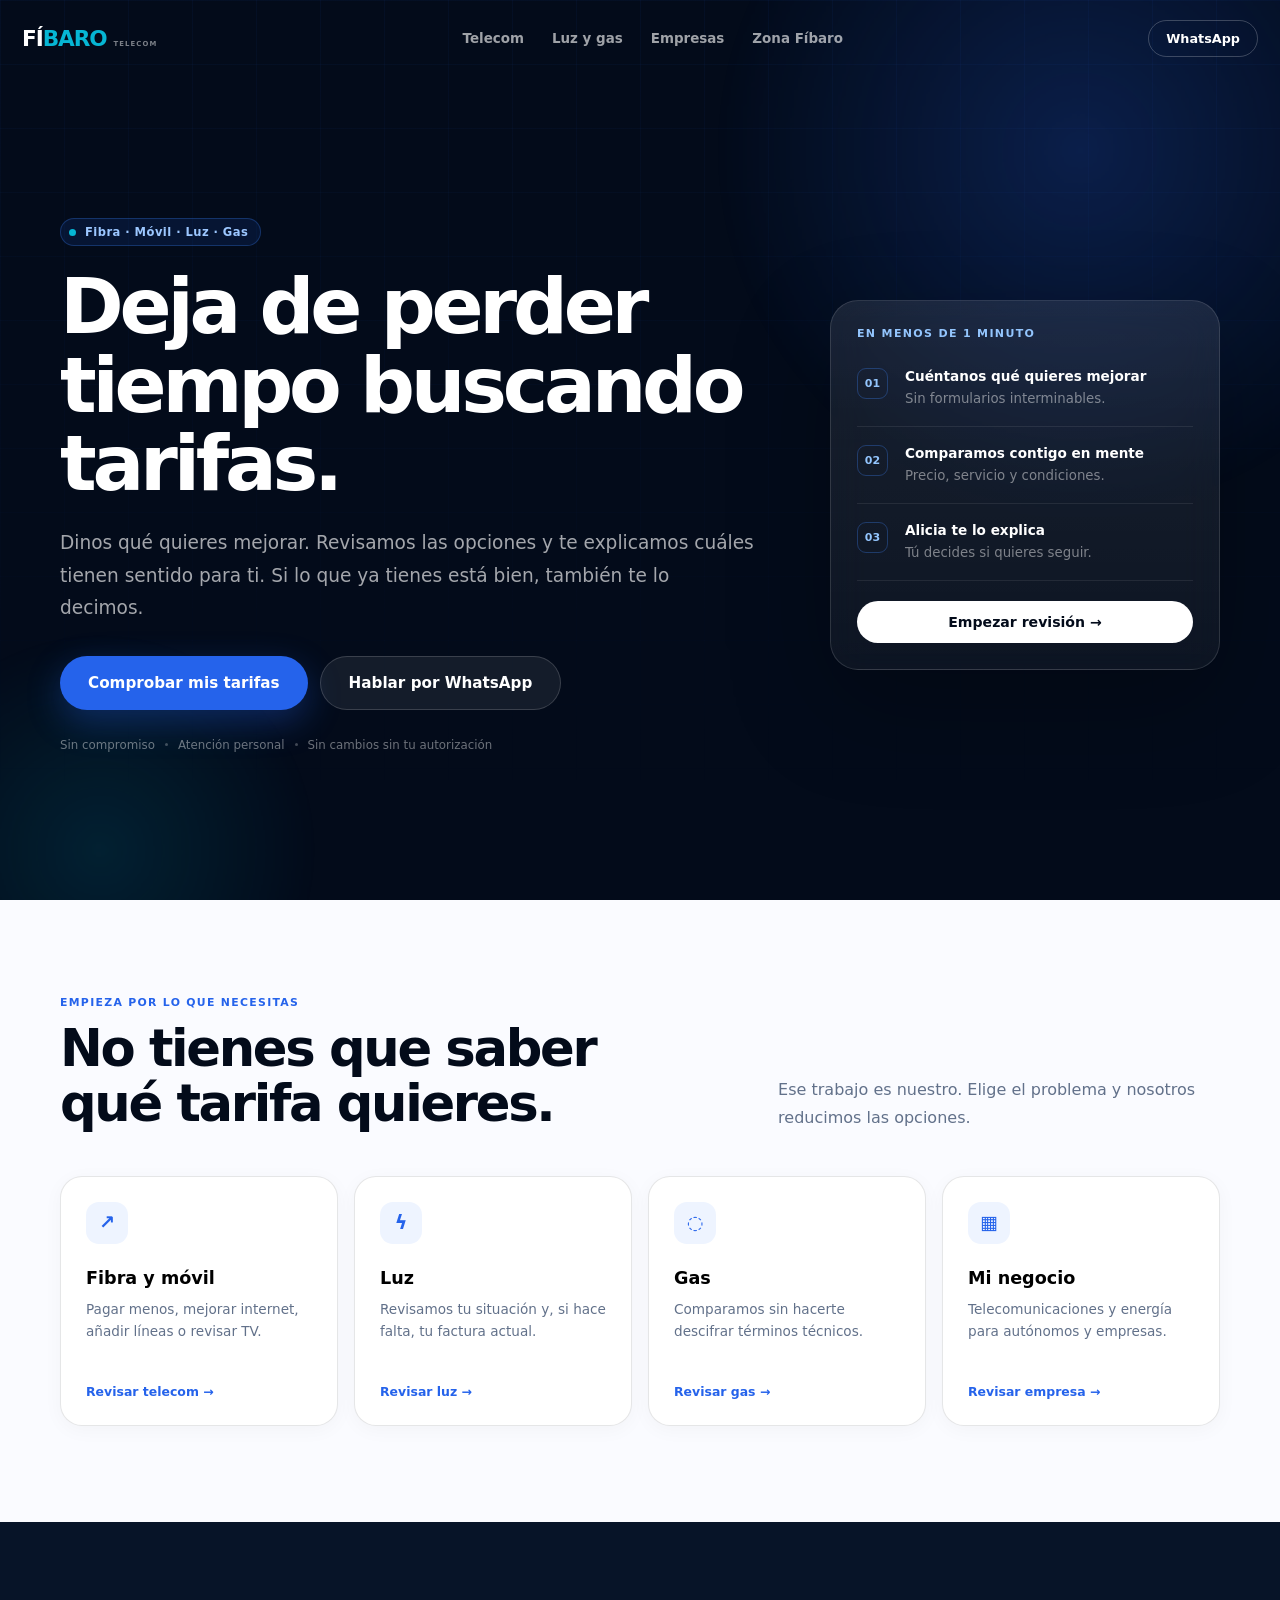
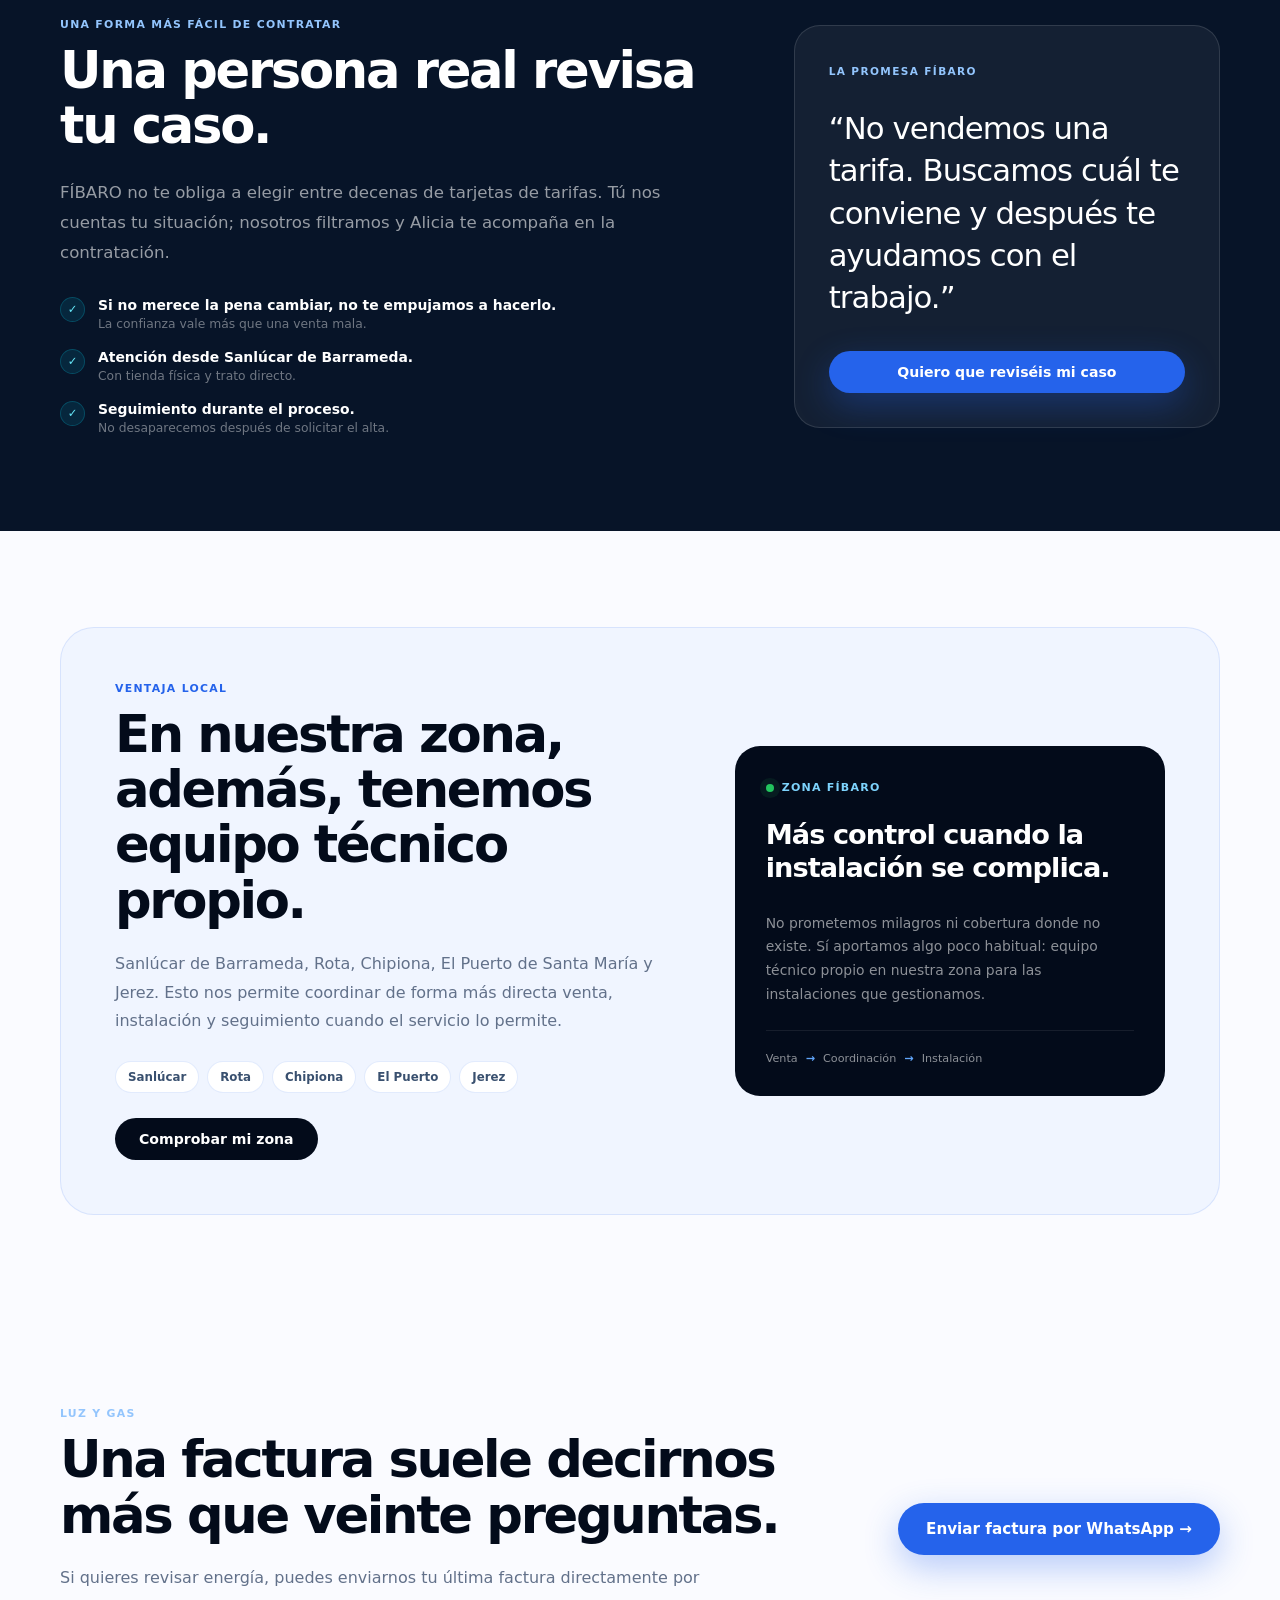
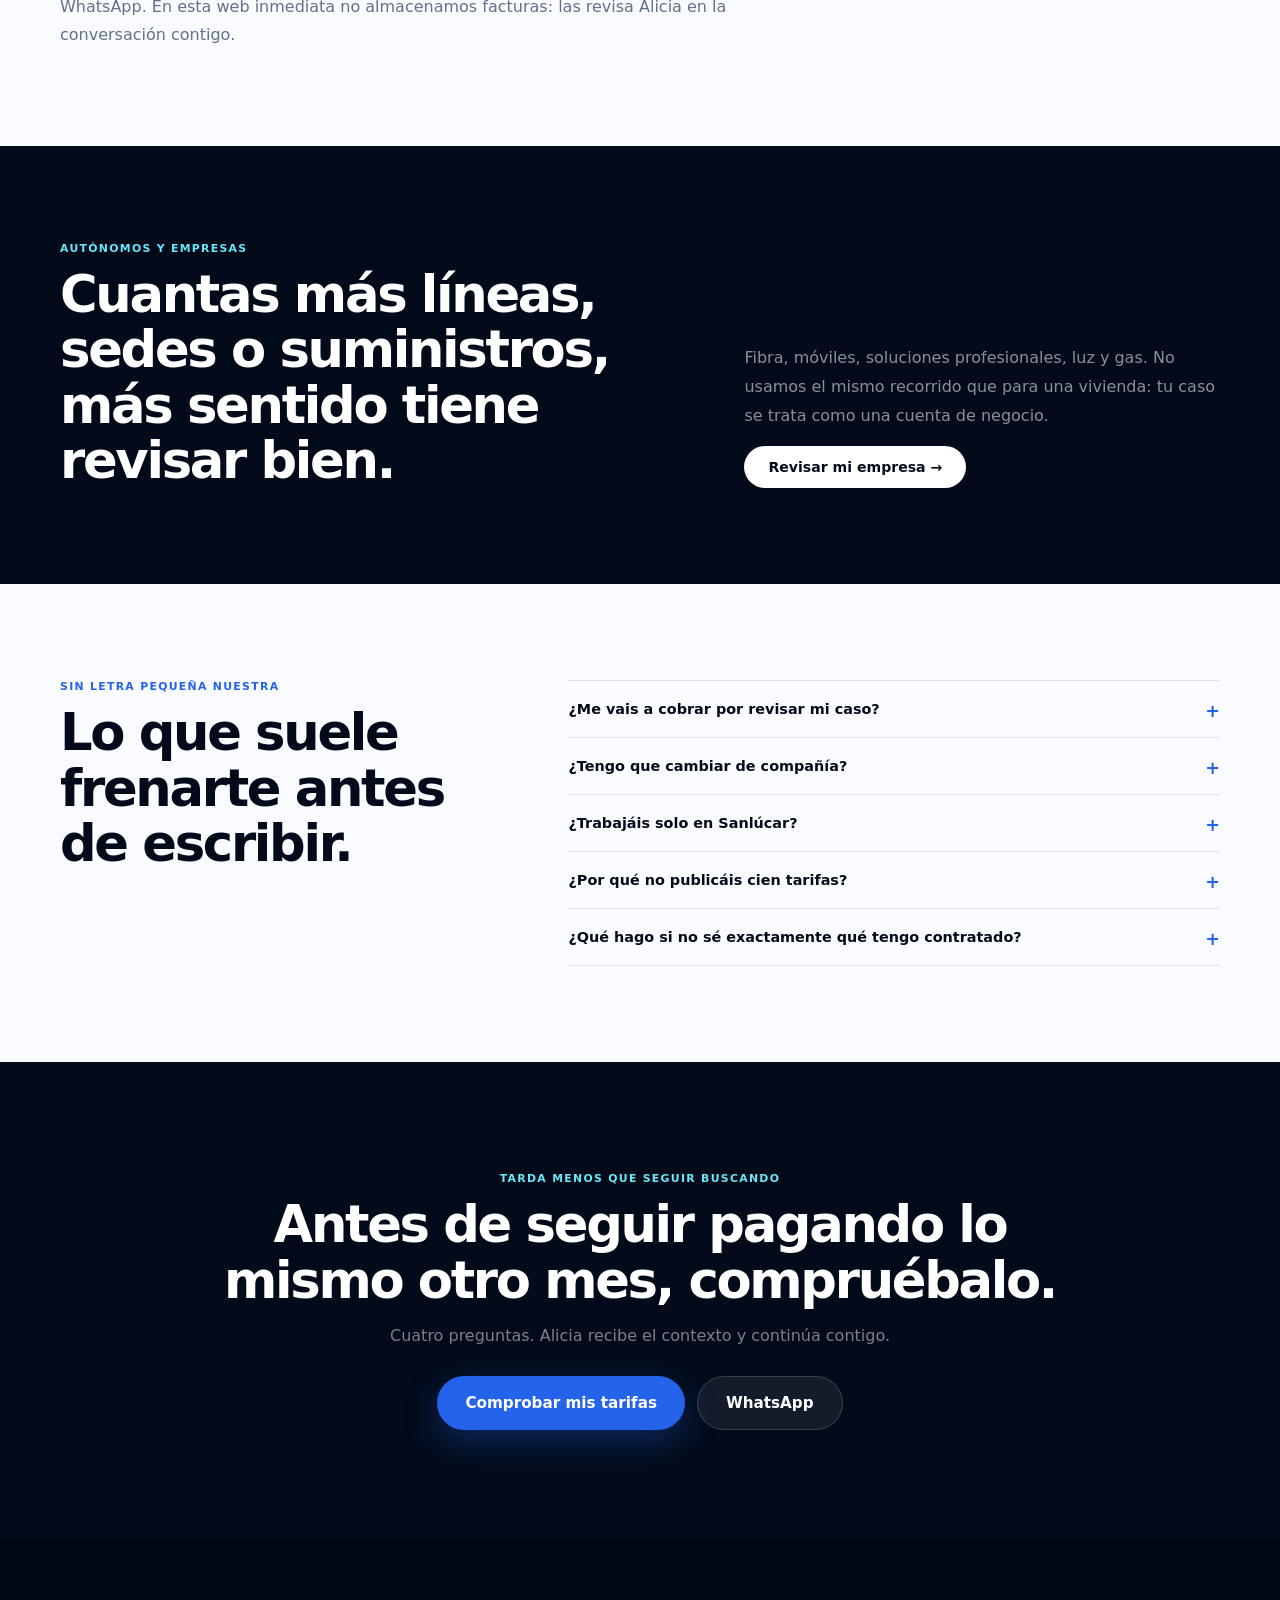
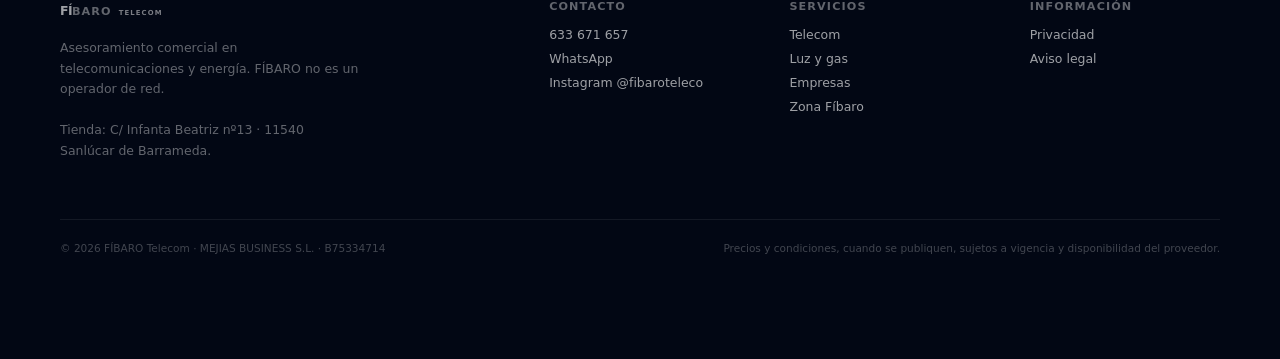
==== index.html @ c21ec8aa "Add MEJIAS BUSINESS S.L. CIF to FIBARO footer" ====
<!doctype html>
<html lang="es">
<head>
  <meta charset="utf-8" />
  <meta name="viewport" content="width=device-width,initial-scale=1,viewport-fit=cover" />
  <meta name="theme-color" content="#030B1A" />
  <meta name="description" content="FÍBARO revisa fibra, móvil, luz y gas. Cuéntanos qué necesitas y buscamos una opción que encaje contigo. Atención personal y equipo técnico propio en nuestra zona." />
  <meta name="robots" content="index,follow,max-image-preview:large" />
  <link rel="canonical" href="https://fibaroteleco.com/" />
  <title>FÍBARO Telecom | Fibra, móvil, luz y gas sin complicarte</title>
  <link rel="stylesheet" href="/assets/styles.css?v=1" />
</head>
<body>
  <header class="nav" id="nav"><div class="nav-inner"><a class="wordmark" href="/" aria-label="FÍBARO Telecom"><span>FÍ</span><b>BARO</b><small>TELECOM</small></a><nav class="nav-links" aria-label="Principal"><a href="/telecom">Telecom</a><a href="/energia">Luz y gas</a><a href="/empresas">Empresas</a><a href="/zona-fibaro">Zona Fíbaro</a></nav><a class="btn btn-sm btn-outline-light js-wa-direct" href="#">WhatsApp</a></div></header>
  <main>
    <section class="hero" id="inicio"><div class="hero-grid" aria-hidden="true"></div><div class="hero-glow one" aria-hidden="true"></div><div class="hero-glow two" aria-hidden="true"></div><div class="container hero-inner"><div class="hero-copy"><div class="eyebrow"><span></span><strong id="route-eyebrow">Fibra · Móvil · Luz · Gas</strong></div><h1 id="route-title">Deja de perder tiempo buscando tarifas.</h1><p class="hero-lead" id="route-subtitle">Dinos qué quieres mejorar. Revisamos las opciones y te explicamos cuáles tienen sentido para ti. Si lo que ya tienes está bien, también te lo decimos.</p><div class="hero-actions"><button class="btn btn-primary btn-lg" data-open-funnel id="route-primary">Comprobar mis tarifas</button><a class="btn btn-ghost btn-lg js-wa-direct" href="#">Hablar por WhatsApp</a></div><div class="trust-inline"><span>Sin compromiso</span><i></i><span>Atención personal</span><i></i><span>Sin cambios sin tu autorización</span></div></div><aside class="hero-card" aria-label="Cómo funciona"><div class="hero-card-kicker">En menos de 1 minuto</div><div class="mini-step"><span>01</span><div><b>Cuéntanos qué quieres mejorar</b><small>Sin formularios interminables.</small></div></div><div class="mini-step"><span>02</span><div><b>Comparamos contigo en mente</b><small>Precio, servicio y condiciones.</small></div></div><div class="mini-step"><span>03</span><div><b>Alicia te lo explica</b><small>Tú decides si quieres seguir.</small></div></div><button class="btn btn-white full" data-open-funnel>Empezar revisión →</button></aside></div></section>
    <section class="intent section" id="servicios"><div class="container"><div class="section-head"><div><span class="section-kicker">Empieza por lo que necesitas</span><h2>No tienes que saber qué tarifa quieres.</h2></div><p>Ese trabajo es nuestro. Elige el problema y nosotros reducimos las opciones.</p></div><div class="intent-grid"><button class="intent-card" data-service="telecom"><div class="intent-icon">↗</div><h3>Fibra y móvil</h3><p>Pagar menos, mejorar internet, añadir líneas o revisar TV.</p><span>Revisar telecom →</span></button><button class="intent-card" data-service="luz"><div class="intent-icon">ϟ</div><h3>Luz</h3><p>Revisamos tu situación y, si hace falta, tu factura actual.</p><span>Revisar luz →</span></button><button class="intent-card" data-service="gas"><div class="intent-icon">◌</div><h3>Gas</h3><p>Comparamos sin hacerte descifrar términos técnicos.</p><span>Revisar gas →</span></button><button class="intent-card" data-service="empresa"><div class="intent-icon">▦</div><h3>Mi negocio</h3><p>Telecomunicaciones y energía para autónomos y empresas.</p><span>Revisar empresa →</span></button></div></div></section>
    <section class="proof section dark-soft"><div class="container proof-grid"><div><span class="section-kicker blue">Una forma más fácil de contratar</span><h2>Una persona real revisa tu caso.</h2><p class="big-copy">FÍBARO no te obliga a elegir entre decenas de tarjetas de tarifas. Tú nos cuentas tu situación; nosotros filtramos y Alicia te acompaña en la contratación.</p><div class="human-points"><div><span>✓</span><p><b>Si no merece la pena cambiar, no te empujamos a hacerlo.</b><small>La confianza vale más que una venta mala.</small></p></div><div><span>✓</span><p><b>Atención desde Sanlúcar de Barrameda.</b><small>Con tienda física y trato directo.</small></p></div><div><span>✓</span><p><b>Seguimiento durante el proceso.</b><small>No desaparecemos después de solicitar el alta.</small></p></div></div></div><div class="quote-card"><span class="quote-label">La promesa FÍBARO</span><blockquote>“No vendemos una tarifa. Buscamos cuál te conviene y después te ayudamos con el trabajo.”</blockquote><button class="btn btn-primary full" data-open-funnel>Quiero que reviséis mi caso</button></div></div></section>
    <section class="local section" id="zona"><div class="container local-wrap"><div class="local-copy"><span class="section-kicker">Ventaja local</span><h2>En nuestra zona, además, tenemos equipo técnico propio.</h2><p>Sanlúcar de Barrameda, Rota, Chipiona, El Puerto de Santa María y Jerez. Esto nos permite coordinar de forma más directa venta, instalación y seguimiento cuando el servicio lo permite.</p><div class="city-pills" aria-label="Zona técnica propia"><span>Sanlúcar</span><span>Rota</span><span>Chipiona</span><span>El Puerto</span><span>Jerez</span></div><button class="btn btn-dark" data-open-funnel>Comprobar mi zona</button></div><div class="local-panel"><div class="local-status"><span class="pulse"></span> ZONA FÍBARO</div><h3>Más control cuando la instalación se complica.</h3><p>No prometemos milagros ni cobertura donde no existe. Sí aportamos algo poco habitual: equipo técnico propio en nuestra zona para las instalaciones que gestionamos.</p><div class="local-meta"><span>Venta</span><b>→</b><span>Coordinación</span><b>→</b><span>Instalación</span></div></div></div></section>
    <section class="energy section" id="factura"><div class="container energy-inner"><div><span class="section-kicker blue">Luz y gas</span><h2>Una factura suele decirnos más que veinte preguntas.</h2><p>Si quieres revisar energía, puedes enviarnos tu última factura directamente por WhatsApp. En esta web inmediata no almacenamos facturas: las revisa Alicia en la conversación contigo.</p></div><a class="btn btn-primary btn-lg js-wa-bill" href="#">Enviar factura por WhatsApp →</a></div></section>
    <section class="business section dark" id="negocios"><div class="container business-grid"><div><span class="section-kicker cyan">Autónomos y empresas</span><h2>Cuantas más líneas, sedes o suministros, más sentido tiene revisar bien.</h2></div><div><p>Fibra, móviles, soluciones profesionales, luz y gas. No usamos el mismo recorrido que para una vivienda: tu caso se trata como una cuenta de negocio.</p><button class="btn btn-white" data-service="empresa">Revisar mi empresa →</button></div></div></section>
    <section class="faq section" id="faq"><div class="container faq-wrap"><div><span class="section-kicker">Sin letra pequeña nuestra</span><h2>Lo que suele frenarte antes de escribir.</h2></div><div class="faq-list"><details><summary>¿Me vais a cobrar por revisar mi caso?</summary><p>No por la revisión comercial inicial. Si existe algún servicio adicional con coste, se te explicaría antes de contratarlo.</p></details><details><summary>¿Tengo que cambiar de compañía?</summary><p>No. Te enseñamos opciones y tú decides. No hacemos cambios de operador sin tu autorización.</p></details><details><summary>¿Trabajáis solo en Sanlúcar?</summary><p>No. La atención comercial puede hacerse para clientes de toda España. En Sanlúcar, Rota, Chipiona, El Puerto y Jerez contamos además con la ventaja de nuestro equipo técnico propio.</p></details><details><summary>¿Por qué no publicáis cien tarifas?</summary><p>Porque cambian y porque la tarifa adecuada depende de tu caso. Publicaremos campañas concretas cuando estén verificadas, pero siempre puedes pedir una revisión personalizada.</p></details><details><summary>¿Qué hago si no sé exactamente qué tengo contratado?</summary><p>No pasa nada. Elige “No lo sé” en la revisión. Si hace falta, te pediremos una factura después.</p></details></div></div></section>
    <section class="final-cta"><div class="container final-inner"><span class="section-kicker cyan">Tarda menos que seguir buscando</span><h2>Antes de seguir pagando lo mismo otro mes, compruébalo.</h2><p>Cuatro preguntas. Alicia recibe el contexto y continúa contigo.</p><div class="hero-actions center"><button class="btn btn-primary btn-lg" data-open-funnel>Comprobar mis tarifas</button><a class="btn btn-ghost btn-lg js-wa-direct" href="#">WhatsApp</a></div></div></section>
  </main>
  <footer class="footer"><div class="container footer-grid"><div><a class="wordmark footer-mark" href="/"><span>FÍ</span><b>BARO</b><small>TELECOM</small></a><p>Asesoramiento comercial en telecomunicaciones y energía. FÍBARO no es un operador de red.<br><br>Tienda: C/ Infanta Beatriz nº13 · 11540 Sanlúcar de Barrameda.</p></div><div><b>Contacto</b><a href="tel:+34633671657">633 671 657</a><a class="js-wa-direct" href="#">WhatsApp</a><a href="https://instagram.com/fibaroteleco" target="_blank" rel="noopener">Instagram @fibaroteleco</a></div><div><b>Servicios</b><a href="/telecom">Telecom</a><a href="/energia">Luz y gas</a><a href="/empresas">Empresas</a><a href="/zona-fibaro">Zona Fíbaro</a></div><div><b>Información</b><a href="/privacidad">Privacidad</a><a href="/aviso-legal">Aviso legal</a></div></div><div class="container footer-bottom"><span>© 2026 FÍBARO Telecom · MEJIAS BUSINESS S.L. · B75334714</span><span>Precios y condiciones, cuando se publiquen, sujetos a vigencia y disponibilidad del proveedor.</span></div></footer>
  <div class="mobile-bar"><a class="mobile-wa js-wa-direct" href="#">WhatsApp</a><button class="mobile-main" data-open-funnel>Comprobar tarifas</button></div>
  <div class="modal" id="funnel-modal" aria-hidden="true"><div class="modal-backdrop" data-close-funnel></div><section class="funnel" role="dialog" aria-modal="true" aria-labelledby="funnel-title"><div class="funnel-top"><div><span class="funnel-brand">FÍBARO</span><small id="step-label">Paso 1</small></div><button class="modal-close" data-close-funnel aria-label="Cerrar">×</button></div><div class="progress"><span id="progress-bar"></span></div><div id="funnel-stage" class="funnel-stage"></div><div class="funnel-foot"><span>Sin compromiso</span><span>•</span><span>Tú eliges si quieres cambiar</span></div></section></div>
  <script src="/config.js"></script><script src="/assets/app.js?v=1"></script>
</body></html>
---- assets/styles.css ----
:root{--ink:#030B1A;--ink2:#071428;--ink3:#0D1E3A;--blue:#2563EB;--blue2:#3B82F6;--cyan:#06B6D4;--white:#FAFBFF;--soft:#F1F5FB;--muted:#62718A;--line:rgba(3,11,26,.10);--line-dark:rgba(255,255,255,.09);--shadow:0 24px 70px rgba(3,11,26,.12);--font:system-ui,-apple-system,BlinkMacSystemFont,'Segoe UI',sans-serif}*{box-sizing:border-box}html{scroll-behavior:smooth}body{margin:0;background:var(--white);color:var(--ink);font-family:var(--font);-webkit-font-smoothing:antialiased}button,a,input{font:inherit}button{border:0}.container{width:min(1160px,calc(100% - 40px));margin:auto}.section{padding:96px 0}.dark{background:var(--ink);color:#fff}.dark-soft{background:var(--ink2);color:#fff}.nav{position:fixed;z-index:50;top:0;left:0;right:0;transition:.25s}.nav.scrolled{background:rgba(3,11,26,.94);backdrop-filter:blur(18px);border-bottom:1px solid var(--line-dark)}.nav-inner{height:76px;width:min(1280px,calc(100% - 44px));margin:auto;display:flex;align-items:center;justify-content:space-between}.wordmark{display:inline-flex;align-items:baseline;color:#fff;text-decoration:none;font-size:1.35rem;font-weight:800;letter-spacing:-.05em}.wordmark b{color:var(--cyan)}.wordmark small{font-size:.43rem;letter-spacing:.16em;margin-left:7px;color:rgba(255,255,255,.48)}.nav-links{display:flex;gap:28px}.nav-links a{color:rgba(255,255,255,.62);text-decoration:none;font-size:.84rem;font-weight:600}.nav-links a:hover{color:#fff}.btn{display:inline-flex;align-items:center;justify-content:center;text-decoration:none;cursor:pointer;border-radius:999px;padding:13px 24px;font-weight:700;font-size:.88rem;transition:.22s ease;white-space:nowrap}.btn:hover{transform:translateY(-2px)}.btn-lg{padding:17px 28px;font-size:.95rem}.btn-sm{padding:10px 17px;font-size:.8rem}.btn-primary{color:#fff;background:var(--blue);box-shadow:0 12px 35px rgba(37,99,235,.32)}.btn-primary:hover{background:#1D4ED8;box-shadow:0 16px 45px rgba(37,99,235,.42)}.btn-ghost{color:#fff;background:rgba(255,255,255,.07);border:1px solid rgba(255,255,255,.16)}.btn-outline-light{color:#fff;border:1px solid rgba(255,255,255,.22)}.btn-white{background:#fff;color:var(--ink)}.btn-dark{background:var(--ink);color:#fff}.full{width:100%}.hero{min-height:760px;height:min(920px,100vh);background:var(--ink);color:#fff;position:relative;overflow:hidden;display:flex;align-items:center;padding-top:70px}.hero-grid{position:absolute;inset:0;background-image:linear-gradient(rgba(37,99,235,.055) 1px,transparent 1px),linear-gradient(90deg,rgba(37,99,235,.055) 1px,transparent 1px);background-size:64px 64px;mask-image:linear-gradient(to bottom,#000 0%,transparent 90%)}.hero-glow{position:absolute;border-radius:50%;filter:blur(1px);pointer-events:none}.hero-glow.one{width:760px;height:760px;background:radial-gradient(circle,rgba(37,99,235,.23),transparent 68%);right:-180px;top:-230px}.hero-glow.two{width:460px;height:460px;background:radial-gradient(circle,rgba(6,182,212,.13),transparent 67%);left:-130px;bottom:-180px}.hero-inner{position:relative;z-index:1;display:grid;grid-template-columns:minmax(0,1fr) 390px;gap:74px;align-items:center}.eyebrow{display:inline-flex;align-items:center;gap:9px;padding:6px 12px 6px 8px;border:1px solid rgba(59,130,246,.28);border-radius:999px;background:rgba(37,99,235,.12);color:#9CC7FF;font-size:.72rem;letter-spacing:.04em;margin-bottom:22px}.eyebrow span{width:7px;height:7px;border-radius:50%;background:var(--cyan)}h1,h2,h3,p{margin-top:0}.hero h1{font-size:clamp(3rem,6vw,5.55rem);line-height:1.02;letter-spacing:-.055em;margin-bottom:24px;max-width:820px}.hero-lead{font-size:clamp(1rem,1.6vw,1.16rem);line-height:1.75;color:rgba(255,255,255,.64);max-width:700px}.hero-actions{display:flex;gap:12px;flex-wrap:wrap;margin-top:31px}.trust-inline{display:flex;align-items:center;gap:10px;flex-wrap:wrap;margin-top:28px;color:rgba(255,255,255,.42);font-size:.74rem}.trust-inline i{width:3px;height:3px;border-radius:50%;background:rgba(255,255,255,.25)}.hero-card{background:linear-gradient(180deg,rgba(255,255,255,.09),rgba(255,255,255,.045));border:1px solid rgba(255,255,255,.13);border-radius:28px;padding:26px;box-shadow:0 35px 100px rgba(0,0,0,.25);backdrop-filter:blur(18px)}.hero-card-kicker{font-size:.69rem;text-transform:uppercase;letter-spacing:.12em;color:#93C5FD;font-weight:800;margin-bottom:10px}.mini-step{display:grid;grid-template-columns:36px 1fr;gap:12px;padding:18px 0;border-bottom:1px solid rgba(255,255,255,.08)}.mini-step span{width:31px;height:31px;display:grid;place-items:center;border:1px solid rgba(59,130,246,.32);border-radius:9px;color:#93C5FD;font-size:.69rem;font-weight:800}.mini-step b{display:block;font-size:.85rem;margin-bottom:4px}.mini-step small{color:rgba(255,255,255,.46);line-height:1.45}.hero-card .btn{margin-top:20px}.section-head{display:grid;grid-template-columns:1.1fr .75fr;gap:70px;align-items:end;margin-bottom:44px}.section-kicker{display:block;text-transform:uppercase;letter-spacing:.12em;font-size:.68rem;color:var(--blue);font-weight:800;margin-bottom:12px}.section-kicker.blue{color:#93C5FD}.section-kicker.cyan{color:#67E8F9}.section-head h2,.proof h2,.local h2,.energy h2,.business h2,.faq h2,.final-cta h2{font-size:clamp(2rem,4vw,3.55rem);line-height:1.08;letter-spacing:-.045em;margin-bottom:0}.section-head p{margin:0;color:var(--muted);line-height:1.75}.intent-grid{display:grid;grid-template-columns:repeat(4,1fr);gap:16px}.intent-card{text-align:left;background:#fff;border:1px solid var(--line);border-radius:22px;padding:25px;cursor:pointer;box-shadow:0 4px 20px rgba(3,11,26,.035);transition:.22s}.intent-card:hover{transform:translateY(-5px);border-color:rgba(37,99,235,.32);box-shadow:var(--shadow)}.intent-icon{width:42px;height:42px;border-radius:13px;display:grid;place-items:center;background:#EEF4FF;color:var(--blue);font-weight:800;font-size:1.2rem;margin-bottom:24px}.intent-card h3{font-size:1.1rem;margin-bottom:10px}.intent-card p{color:var(--muted);font-size:.85rem;line-height:1.65;min-height:70px}.intent-card span{font-size:.78rem;color:var(--blue);font-weight:800}.proof-grid{display:grid;grid-template-columns:1.15fr .75fr;gap:80px;align-items:center}.big-copy{font-size:1.04rem;line-height:1.82;color:rgba(255,255,255,.58);max-width:660px;margin:24px 0 28px}.human-points{display:grid;gap:18px}.human-points>div{display:flex;gap:13px}.human-points>div>span{width:25px;height:25px;border-radius:50%;display:grid;place-items:center;background:rgba(6,182,212,.12);border:1px solid rgba(6,182,212,.25);color:#67E8F9;flex:0 0 25px;font-size:.72rem}.human-points p{margin:0}.human-points b{display:block;font-size:.87rem}.human-points small{display:block;color:rgba(255,255,255,.42);font-size:.77rem;margin-top:4px}.quote-card{border:1px solid rgba(255,255,255,.12);background:rgba(255,255,255,.055);padding:34px;border-radius:26px}.quote-label{font-size:.66rem;text-transform:uppercase;letter-spacing:.13em;color:#93C5FD;font-weight:800}.quote-card blockquote{font-size:clamp(1.35rem,2.4vw,2rem);line-height:1.38;letter-spacing:-.03em;margin:28px 0 32px}.local-wrap{background:#F0F5FF;border:1px solid rgba(37,99,235,.12);border-radius:34px;padding:54px;display:grid;grid-template-columns:1fr .78fr;gap:68px;align-items:center}.local-copy p{color:var(--muted);line-height:1.8;margin:22px 0}.city-pills{display:flex;gap:8px;flex-wrap:wrap;margin:25px 0}.city-pills span{padding:8px 12px;border-radius:999px;background:#fff;border:1px solid rgba(37,99,235,.13);font-size:.74rem;font-weight:700;color:#39506F}.local-panel{background:var(--ink);color:#fff;border-radius:25px;padding:31px}.local-status{display:inline-flex;align-items:center;gap:8px;font-size:.69rem;letter-spacing:.11em;color:#7DD3FC;font-weight:800;margin-bottom:25px}.pulse{width:8px;height:8px;background:#22C55E;border-radius:50%;box-shadow:0 0 0 6px rgba(34,197,94,.09)}.local-panel h3{font-size:1.7rem;line-height:1.2;letter-spacing:-.035em}.local-panel p{color:rgba(255,255,255,.55);line-height:1.7;font-size:.87rem}.local-meta{display:flex;align-items:center;gap:8px;flex-wrap:wrap;border-top:1px solid rgba(255,255,255,.08);padding-top:21px;margin-top:24px;font-size:.7rem;color:rgba(255,255,255,.55)}.local-meta b{color:#60A5FA}.energy-inner{display:flex;justify-content:space-between;align-items:center;gap:80px}.energy-inner>div{max-width:720px}.energy p{color:var(--muted);line-height:1.8;margin:21px 0 0}.business-grid{display:grid;grid-template-columns:1fr .8fr;gap:90px;align-items:end}.business p{color:rgba(255,255,255,.54);line-height:1.8}.faq-wrap{display:grid;grid-template-columns:.65fr 1fr;gap:85px}.faq-list{border-top:1px solid var(--line)}details{border-bottom:1px solid var(--line);padding:20px 0}summary{cursor:pointer;font-weight:700;font-size:.9rem;list-style:none;padding-right:24px;position:relative}summary:after{content:'+';position:absolute;right:0;color:var(--blue);font-size:1.1rem}details[open] summary:after{content:'−'}details p{color:var(--muted);font-size:.84rem;line-height:1.7;margin:13px 0 2px}.final-cta{background:var(--ink);color:#fff;text-align:center;padding:110px 0}.final-inner{max-width:850px}.final-cta h2{margin:0 auto 18px}.final-cta p{color:rgba(255,255,255,.48)}.center{justify-content:center}.footer{background:#020714;color:#fff;padding:60px 0 105px}.footer-grid{display:grid;grid-template-columns:1.5fr repeat(3,.65fr);gap:50px}.footer-mark{margin-bottom:15px}.footer p{color:rgba(255,255,255,.38);font-size:.78rem;line-height:1.65;max-width:300px}.footer-grid>div:not(:first-child){display:flex;flex-direction:column;gap:9px}.footer-grid b{font-size:.7rem;text-transform:uppercase;letter-spacing:.1em;color:rgba(255,255,255,.38);margin-bottom:5px}.footer-grid a{color:rgba(255,255,255,.62);text-decoration:none;font-size:.78rem}.footer-bottom{margin-top:45px;padding-top:22px;border-top:1px solid rgba(255,255,255,.07);display:flex;justify-content:space-between;gap:20px;color:rgba(255,255,255,.25);font-size:.66rem}.mobile-bar{display:none}.modal{position:fixed;inset:0;z-index:100;pointer-events:none;opacity:0;transition:.22s}.modal.open{pointer-events:auto;opacity:1}.modal-backdrop{position:absolute;inset:0;background:rgba(1,5,13,.78);backdrop-filter:blur(8px)}.funnel{position:absolute;right:0;top:0;bottom:0;width:min(560px,100%);background:#fff;box-shadow:-30px 0 90px rgba(0,0,0,.3);display:flex;flex-direction:column;transform:translateX(100%);transition:.33s cubic-bezier(.22,.8,.25,1)}.modal.open .funnel{transform:none}.funnel-top{display:flex;align-items:center;justify-content:space-between;padding:22px 25px 16px}.funnel-top>div{display:flex;align-items:center;gap:12px}.funnel-brand{font-weight:800;letter-spacing:-.04em}.funnel-top small{font-size:.7rem;color:#8491A4}.modal-close{background:#F1F5F9;width:34px;height:34px;border-radius:50%;cursor:pointer;font-size:1.25rem;color:#56657A}.progress{height:3px;background:#E9EEF5}.progress span{display:block;height:100%;width:20%;background:linear-gradient(90deg,var(--blue),var(--cyan));transition:.3s}.funnel-stage{flex:1;overflow:auto;padding:42px 28px}.funnel-question .tiny{display:block;font-size:.68rem;color:var(--blue);font-weight:800;text-transform:uppercase;letter-spacing:.1em;margin-bottom:10px}.funnel-question h2{font-size:clamp(1.75rem,4vw,2.45rem);line-height:1.15;letter-spacing:-.04em;margin-bottom:10px}.funnel-question>p{color:var(--muted);font-size:.85rem;line-height:1.65;margin-bottom:27px}.choice-grid{display:grid;gap:10px}.choice{width:100%;text-align:left;padding:16px 17px;border:1px solid #DDE5EF;border-radius:14px;background:#fff;cursor:pointer;font-weight:700;color:#17253A;transition:.16s}.choice:hover{border-color:#93B4FB;background:#F7FAFF}.choice small{display:block;color:#7A899D;font-weight:500;margin-top:4px}.choice.selected{border-color:var(--blue);box-shadow:0 0 0 3px rgba(37,99,235,.08);background:#F6F9FF}.field{margin-bottom:14px}.field label{display:block;font-size:.72rem;font-weight:800;color:#40516A;margin-bottom:7px}.field input{width:100%;height:51px;border:1px solid #D9E2ED;border-radius:13px;padding:0 15px;outline:none;font-size:.92rem}.field input:focus{border-color:var(--blue);box-shadow:0 0 0 3px rgba(37,99,235,.08)}.zone-good{padding:13px 15px;border-radius:13px;background:#ECFDF5;color:#116149;font-size:.78rem;margin:12px 0 18px;border:1px solid #BBF7D0}.funnel-actions{display:flex;gap:9px;margin-top:20px}.funnel-back{background:#F1F5F9;color:#53647B}.funnel-next{flex:1}.result-box{border:1px solid #DCE6F3;background:#F7FAFF;border-radius:18px;padding:20px;margin:18px 0}.result-box dt{font-size:.65rem;text-transform:uppercase;letter-spacing:.08em;color:#7C8BA0;font-weight:800}.result-box dd{margin:3px 0 14px;font-size:.85rem;font-weight:700}.result-box dd:last-child{margin-bottom:0}.result-actions{display:grid;gap:10px}.wa-button{background:#0BAA5B;color:#fff}.call-button{background:var(--ink);color:#fff}.funnel-foot{padding:15px 20px;border-top:1px solid #E9EEF5;text-align:center;color:#97A3B2;font-size:.64rem;display:flex;gap:7px;justify-content:center}.privacy-note{color:#8B98AA;font-size:.67rem;line-height:1.5;margin-top:13px}.privacy-note a{color:#536E98}.static-page{min-height:100vh;background:var(--soft);padding:125px 0 80px}.static-card{max-width:860px;margin:auto;background:#fff;border:1px solid var(--line);border-radius:24px;padding:38px}.static-card h1{font-size:2.4rem;letter-spacing:-.04em}.static-card h2{margin-top:30px}.static-card p,.static-card li{color:var(--muted);line-height:1.75;font-size:.88rem}.legal-pending{padding:14px 16px;background:#FFF7ED;border:1px solid #FED7AA;border-radius:12px;color:#9A4D08;font-size:.8rem}.route-telecom .hero,.route-energia .hero,.route-empresas .hero,.route-zona-fibaro .hero{min-height:690px;height:auto;padding:150px 0 95px}.route-energia .eyebrow strong{color:#A5F3FC}.route-empresas .hero-glow.one{background:radial-gradient(circle,rgba(6,182,212,.2),transparent 68%)}@media(max-width:980px){.hero-inner,.proof-grid,.local-wrap,.business-grid,.faq-wrap{grid-template-columns:1fr}.hero-card{display:none}.intent-grid{grid-template-columns:repeat(2,1fr)}.section-head{grid-template-columns:1fr;gap:15px}.proof-grid,.business-grid,.faq-wrap{gap:40px}.local-wrap{gap:35px}.energy-inner{align-items:flex-start;flex-direction:column;gap:28px}.footer-grid{grid-template-columns:1fr 1fr}.nav-links{display:none}}@media(max-width:620px){.container{width:min(100% - 28px,1160px)}.section{padding:64px 0}.nav-inner{width:calc(100% - 28px);height:64px}.nav .btn{display:none}.wordmark{font-size:1.18rem}.hero{height:auto;min-height:720px;padding:115px 0 80px}.route-telecom .hero,.route-energia .hero,.route-empresas .hero,.route-zona-fibaro .hero{padding:115px 0 70px;min-height:640px}.hero h1{font-size:clamp(2.6rem,13vw,4.05rem)}.hero-lead{font-size:.96rem}.hero-actions .btn{width:100%}.trust-inline{font-size:.67rem}.intent-grid{grid-template-columns:1fr}.intent-card p{min-height:0}.local-wrap{padding:28px 21px;border-radius:24px}.local-panel{padding:24px}.footer-grid{grid-template-columns:1fr;gap:30px}.footer-bottom{flex-direction:column}.footer{padding-bottom:120px}.mobile-bar{position:fixed;z-index:60;bottom:0;left:0;right:0;padding:9px 10px calc(9px + env(safe-area-inset-bottom));display:grid;grid-template-columns:.72fr 1.28fr;gap:8px;background:rgba(3,11,26,.94);border-top:1px solid rgba(255,255,255,.1);backdrop-filter:blur(16px)}.mobile-bar a,.mobile-bar button{height:47px;border-radius:12px;display:grid;place-items:center;text-decoration:none;font-weight:800;font-size:.78rem}.mobile-wa{border:1px solid rgba(255,255,255,.18);color:#fff}.mobile-main{background:var(--blue);color:#fff}.funnel-stage{padding:32px 19px}.funnel-top{padding:16px 18px 13px}.funnel-actions{position:sticky;bottom:0;background:linear-gradient(transparent,#fff 18%);padding-top:25px}.static-card{border-radius:18px;padding:25px 20px}.static-page{padding:100px 0 70px}}
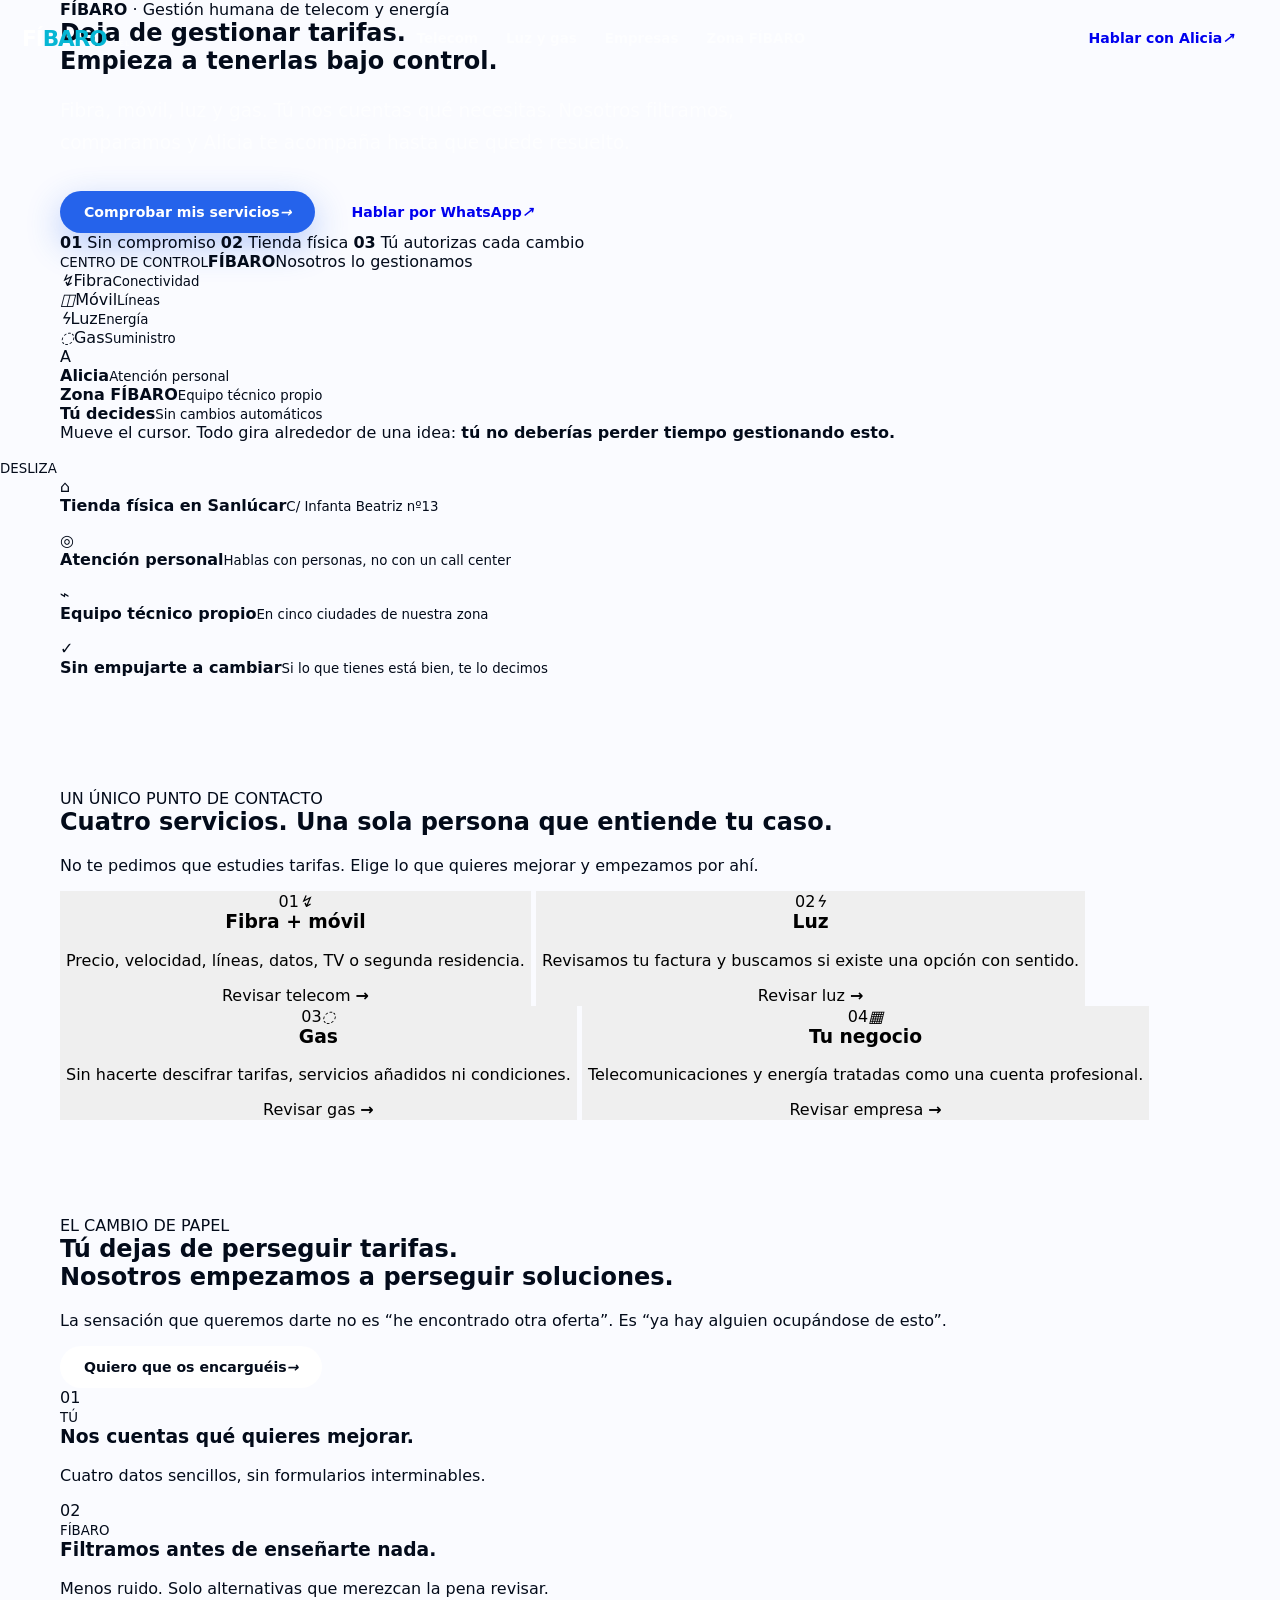
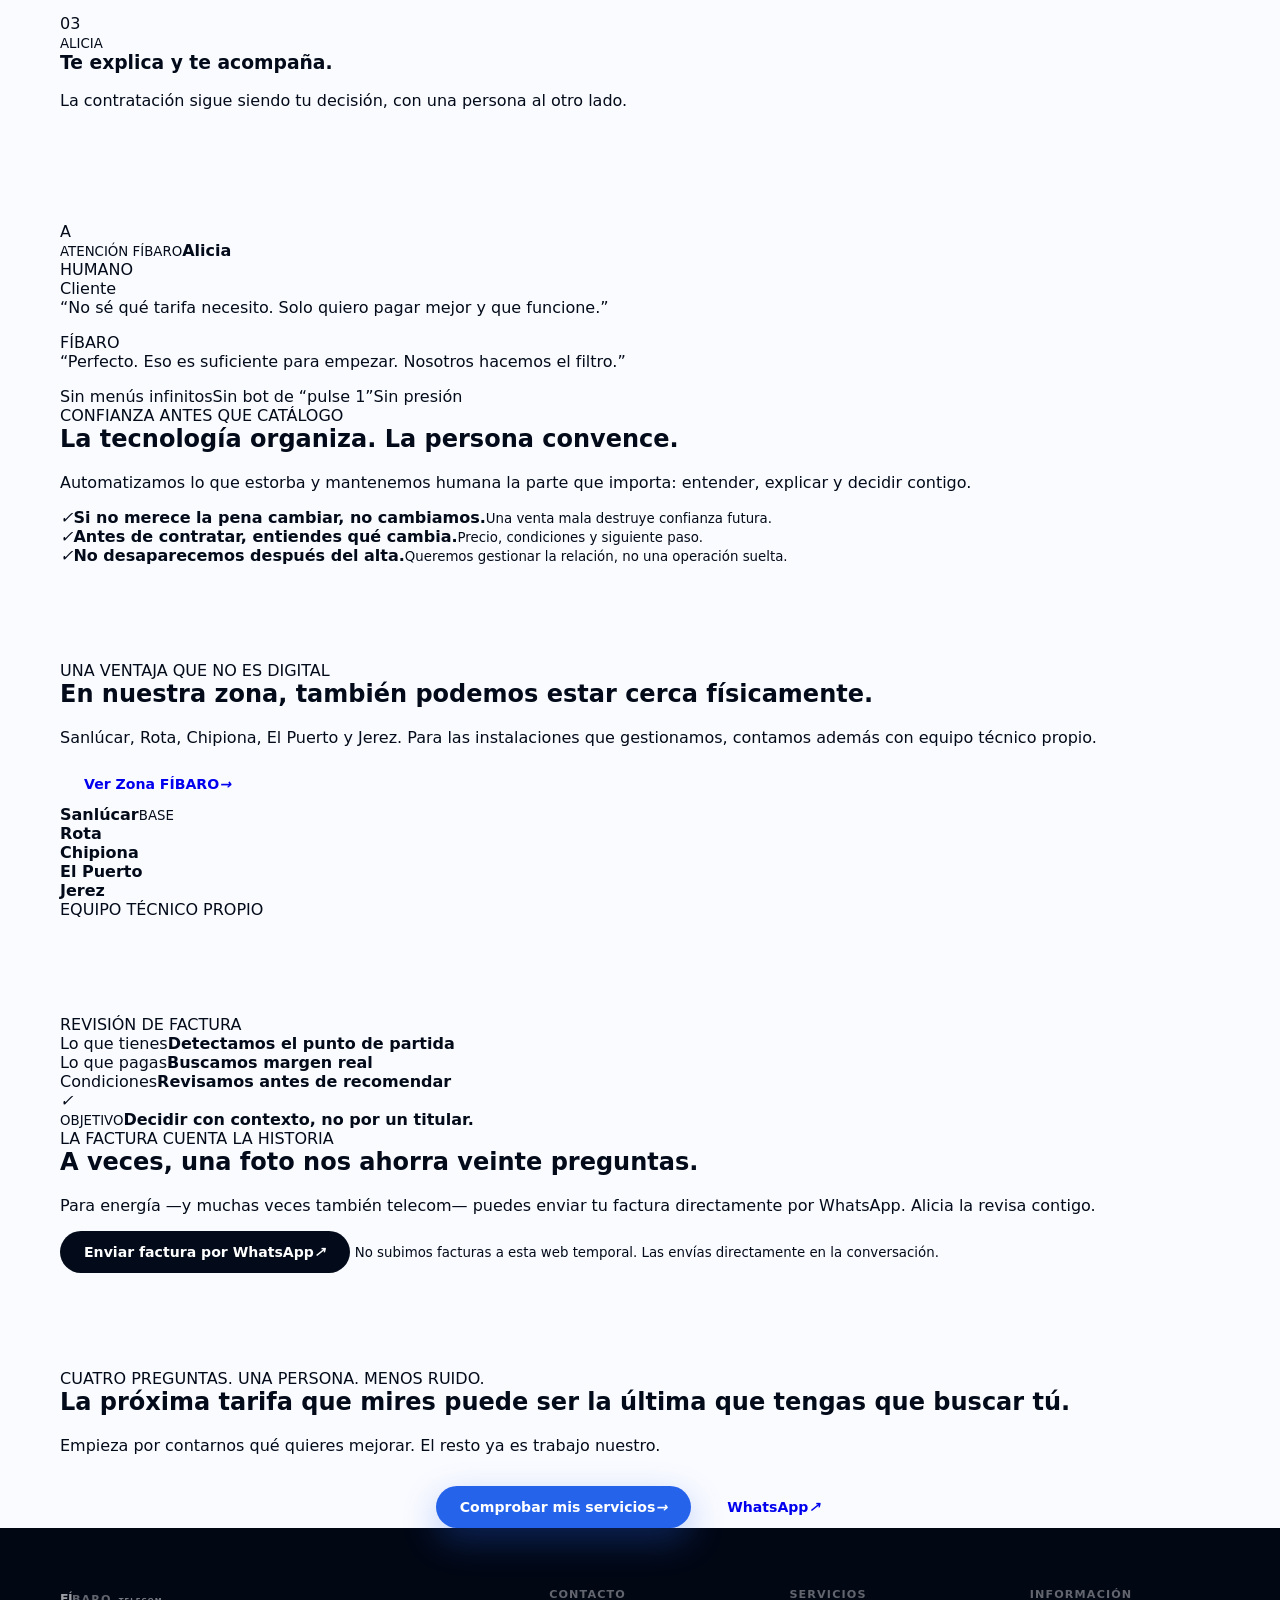
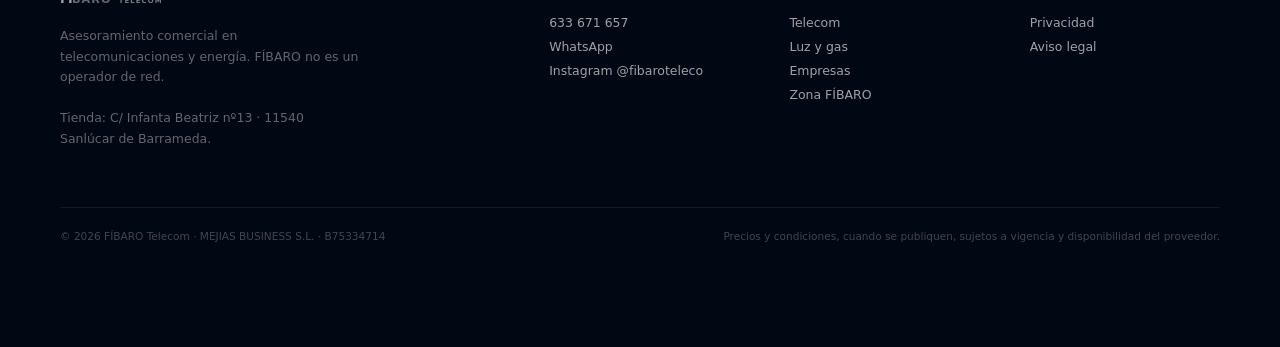
==== commit 0ca11c61: "Redesign FIBARO homepage with premium 3D conversion experience" ====
--- a/index.html
+++ b/index.html
@@ -1,29 +1,202 @@
 <!doctype html>
 <html lang="es">
 <head>
-  <meta charset="utf-8" />
-  <meta name="viewport" content="width=device-width,initial-scale=1,viewport-fit=cover" />
-  <meta name="theme-color" content="#030B1A" />
-  <meta name="description" content="FÍBARO revisa fibra, móvil, luz y gas. Cuéntanos qué necesitas y buscamos una opción que encaje contigo. Atención personal y equipo técnico propio en nuestra zona." />
-  <meta name="robots" content="index,follow,max-image-preview:large" />
-  <link rel="canonical" href="https://fibaroteleco.com/" />
-  <title>FÍBARO Telecom | Fibra, móvil, luz y gas sin complicarte</title>
-  <link rel="stylesheet" href="/assets/styles.css?v=1" />
+  <meta charset="utf-8">
+  <meta name="viewport" content="width=device-width,initial-scale=1,viewport-fit=cover">
+  <meta name="theme-color" content="#07111f">
+  <meta name="description" content="FÍBARO gestiona fibra, móvil, luz y gas contigo. Te ayudamos a comparar, decidir y tramitar sin perder tiempo.">
+  <meta name="robots" content="index,follow,max-image-preview:large">
+  <link rel="canonical" href="https://www.fibaroteleco.com/">
+  <meta property="og:type" content="website">
+  <meta property="og:site_name" content="FÍBARO Telecom">
+  <meta property="og:title" content="FÍBARO Telecom | Tus servicios, bien gestionados">
+  <meta property="og:description" content="Fibra, móvil, luz y gas. Tú nos cuentas qué necesitas; nosotros filtramos y Alicia te acompaña.">
+  <meta property="og:url" content="https://www.fibaroteleco.com/">
+  <meta name="twitter:card" content="summary_large_image">
+  <title>FÍBARO Telecom | Tus servicios, bien gestionados</title>
+  <link rel="stylesheet" href="/assets/styles.css?v=2">
 </head>
 <body>
-  <header class="nav" id="nav"><div class="nav-inner"><a class="wordmark" href="/" aria-label="FÍBARO Telecom"><span>FÍ</span><b>BARO</b><small>TELECOM</small></a><nav class="nav-links" aria-label="Principal"><a href="/telecom">Telecom</a><a href="/energia">Luz y gas</a><a href="/empresas">Empresas</a><a href="/zona-fibaro">Zona Fíbaro</a></nav><a class="btn btn-sm btn-outline-light js-wa-direct" href="#">WhatsApp</a></div></header>
+  <div class="scroll-meter" aria-hidden="true"><span id="scroll-meter"></span></div>
+  <header class="nav" id="nav">
+    <div class="nav-inner">
+      <a class="wordmark" href="/" aria-label="FÍBARO Telecom"><span>FÍ</span><b>BARO</b><small>TELECOM</small></a>
+      <nav class="nav-links" aria-label="Principal"><a href="/telecom">Telecom</a><a href="/energia">Luz y gas</a><a href="/empresas">Empresas</a><a href="/zona-fibaro">Zona FÍBARO</a></nav>
+      <a class="btn btn-compact btn-ghost-light js-wa-direct magnetic" href="#"><span>Hablar con Alicia</span><i>↗</i></a>
+    </div>
+  </header>
+
   <main>
-    <section class="hero" id="inicio"><div class="hero-grid" aria-hidden="true"></div><div class="hero-glow one" aria-hidden="true"></div><div class="hero-glow two" aria-hidden="true"></div><div class="container hero-inner"><div class="hero-copy"><div class="eyebrow"><span></span><strong id="route-eyebrow">Fibra · Móvil · Luz · Gas</strong></div><h1 id="route-title">Deja de perder tiempo buscando tarifas.</h1><p class="hero-lead" id="route-subtitle">Dinos qué quieres mejorar. Revisamos las opciones y te explicamos cuáles tienen sentido para ti. Si lo que ya tienes está bien, también te lo decimos.</p><div class="hero-actions"><button class="btn btn-primary btn-lg" data-open-funnel id="route-primary">Comprobar mis tarifas</button><a class="btn btn-ghost btn-lg js-wa-direct" href="#">Hablar por WhatsApp</a></div><div class="trust-inline"><span>Sin compromiso</span><i></i><span>Atención personal</span><i></i><span>Sin cambios sin tu autorización</span></div></div><aside class="hero-card" aria-label="Cómo funciona"><div class="hero-card-kicker">En menos de 1 minuto</div><div class="mini-step"><span>01</span><div><b>Cuéntanos qué quieres mejorar</b><small>Sin formularios interminables.</small></div></div><div class="mini-step"><span>02</span><div><b>Comparamos contigo en mente</b><small>Precio, servicio y condiciones.</small></div></div><div class="mini-step"><span>03</span><div><b>Alicia te lo explica</b><small>Tú decides si quieres seguir.</small></div></div><button class="btn btn-white full" data-open-funnel>Empezar revisión →</button></aside></div></section>
-    <section class="intent section" id="servicios"><div class="container"><div class="section-head"><div><span class="section-kicker">Empieza por lo que necesitas</span><h2>No tienes que saber qué tarifa quieres.</h2></div><p>Ese trabajo es nuestro. Elige el problema y nosotros reducimos las opciones.</p></div><div class="intent-grid"><button class="intent-card" data-service="telecom"><div class="intent-icon">↗</div><h3>Fibra y móvil</h3><p>Pagar menos, mejorar internet, añadir líneas o revisar TV.</p><span>Revisar telecom →</span></button><button class="intent-card" data-service="luz"><div class="intent-icon">ϟ</div><h3>Luz</h3><p>Revisamos tu situación y, si hace falta, tu factura actual.</p><span>Revisar luz →</span></button><button class="intent-card" data-service="gas"><div class="intent-icon">◌</div><h3>Gas</h3><p>Comparamos sin hacerte descifrar términos técnicos.</p><span>Revisar gas →</span></button><button class="intent-card" data-service="empresa"><div class="intent-icon">▦</div><h3>Mi negocio</h3><p>Telecomunicaciones y energía para autónomos y empresas.</p><span>Revisar empresa →</span></button></div></div></section>
-    <section class="proof section dark-soft"><div class="container proof-grid"><div><span class="section-kicker blue">Una forma más fácil de contratar</span><h2>Una persona real revisa tu caso.</h2><p class="big-copy">FÍBARO no te obliga a elegir entre decenas de tarjetas de tarifas. Tú nos cuentas tu situación; nosotros filtramos y Alicia te acompaña en la contratación.</p><div class="human-points"><div><span>✓</span><p><b>Si no merece la pena cambiar, no te empujamos a hacerlo.</b><small>La confianza vale más que una venta mala.</small></p></div><div><span>✓</span><p><b>Atención desde Sanlúcar de Barrameda.</b><small>Con tienda física y trato directo.</small></p></div><div><span>✓</span><p><b>Seguimiento durante el proceso.</b><small>No desaparecemos después de solicitar el alta.</small></p></div></div></div><div class="quote-card"><span class="quote-label">La promesa FÍBARO</span><blockquote>“No vendemos una tarifa. Buscamos cuál te conviene y después te ayudamos con el trabajo.”</blockquote><button class="btn btn-primary full" data-open-funnel>Quiero que reviséis mi caso</button></div></div></section>
-    <section class="local section" id="zona"><div class="container local-wrap"><div class="local-copy"><span class="section-kicker">Ventaja local</span><h2>En nuestra zona, además, tenemos equipo técnico propio.</h2><p>Sanlúcar de Barrameda, Rota, Chipiona, El Puerto de Santa María y Jerez. Esto nos permite coordinar de forma más directa venta, instalación y seguimiento cuando el servicio lo permite.</p><div class="city-pills" aria-label="Zona técnica propia"><span>Sanlúcar</span><span>Rota</span><span>Chipiona</span><span>El Puerto</span><span>Jerez</span></div><button class="btn btn-dark" data-open-funnel>Comprobar mi zona</button></div><div class="local-panel"><div class="local-status"><span class="pulse"></span> ZONA FÍBARO</div><h3>Más control cuando la instalación se complica.</h3><p>No prometemos milagros ni cobertura donde no existe. Sí aportamos algo poco habitual: equipo técnico propio en nuestra zona para las instalaciones que gestionamos.</p><div class="local-meta"><span>Venta</span><b>→</b><span>Coordinación</span><b>→</b><span>Instalación</span></div></div></div></section>
-    <section class="energy section" id="factura"><div class="container energy-inner"><div><span class="section-kicker blue">Luz y gas</span><h2>Una factura suele decirnos más que veinte preguntas.</h2><p>Si quieres revisar energía, puedes enviarnos tu última factura directamente por WhatsApp. En esta web inmediata no almacenamos facturas: las revisa Alicia en la conversación contigo.</p></div><a class="btn btn-primary btn-lg js-wa-bill" href="#">Enviar factura por WhatsApp →</a></div></section>
-    <section class="business section dark" id="negocios"><div class="container business-grid"><div><span class="section-kicker cyan">Autónomos y empresas</span><h2>Cuantas más líneas, sedes o suministros, más sentido tiene revisar bien.</h2></div><div><p>Fibra, móviles, soluciones profesionales, luz y gas. No usamos el mismo recorrido que para una vivienda: tu caso se trata como una cuenta de negocio.</p><button class="btn btn-white" data-service="empresa">Revisar mi empresa →</button></div></div></section>
-    <section class="faq section" id="faq"><div class="container faq-wrap"><div><span class="section-kicker">Sin letra pequeña nuestra</span><h2>Lo que suele frenarte antes de escribir.</h2></div><div class="faq-list"><details><summary>¿Me vais a cobrar por revisar mi caso?</summary><p>No por la revisión comercial inicial. Si existe algún servicio adicional con coste, se te explicaría antes de contratarlo.</p></details><details><summary>¿Tengo que cambiar de compañía?</summary><p>No. Te enseñamos opciones y tú decides. No hacemos cambios de operador sin tu autorización.</p></details><details><summary>¿Trabajáis solo en Sanlúcar?</summary><p>No. La atención comercial puede hacerse para clientes de toda España. En Sanlúcar, Rota, Chipiona, El Puerto y Jerez contamos además con la ventaja de nuestro equipo técnico propio.</p></details><details><summary>¿Por qué no publicáis cien tarifas?</summary><p>Porque cambian y porque la tarifa adecuada depende de tu caso. Publicaremos campañas concretas cuando estén verificadas, pero siempre puedes pedir una revisión personalizada.</p></details><details><summary>¿Qué hago si no sé exactamente qué tengo contratado?</summary><p>No pasa nada. Elige “No lo sé” en la revisión. Si hace falta, te pediremos una factura después.</p></details></div></div></section>
-    <section class="final-cta"><div class="container final-inner"><span class="section-kicker cyan">Tarda menos que seguir buscando</span><h2>Antes de seguir pagando lo mismo otro mes, compruébalo.</h2><p>Cuatro preguntas. Alicia recibe el contexto y continúa contigo.</p><div class="hero-actions center"><button class="btn btn-primary btn-lg" data-open-funnel>Comprobar mis tarifas</button><a class="btn btn-ghost btn-lg js-wa-direct" href="#">WhatsApp</a></div></div></section>
+    <section class="hero-premium" id="inicio">
+      <div class="ambient-grid" aria-hidden="true"></div>
+      <div class="ambient-orb ambient-orb-a" aria-hidden="true"></div>
+      <div class="ambient-orb ambient-orb-b" aria-hidden="true"></div>
+      <div class="container hero-premium-grid">
+        <div class="hero-message reveal-3d" data-reveal>
+          <div class="signal-pill"><span class="live-dot"></span><b>FÍBARO</b> · Gestión humana de telecom y energía</div>
+          <h1>Deja de gestionar tarifas.<br><span>Empieza a tenerlas bajo control.</span></h1>
+          <p class="hero-lead">Fibra, móvil, luz y gas. Tú nos cuentas qué necesitas. Nosotros filtramos, comparamos y Alicia te acompaña hasta que quede resuelto.</p>
+          <div class="hero-actions">
+            <button class="btn btn-primary btn-xl magnetic" data-open-funnel><span>Comprobar mis servicios</span><i>→</i></button>
+            <a class="btn btn-secondary btn-xl js-wa-direct magnetic" href="#"><span>Hablar por WhatsApp</span><i>↗</i></a>
+          </div>
+          <div class="trust-strip" aria-label="Motivos de confianza">
+            <span><b>01</b> Sin compromiso</span>
+            <span><b>02</b> Tienda física</span>
+            <span><b>03</b> Tú autorizas cada cambio</span>
+          </div>
+        </div>
+
+        <div class="control-scene-wrap reveal-3d" data-reveal data-delay="120">
+          <div class="control-scene" id="control-scene" data-tilt>
+            <div class="scene-halo"></div>
+            <div class="orbit orbit-1"></div>
+            <div class="orbit orbit-2"></div>
+            <div class="orbit orbit-3"></div>
+            <div class="control-core">
+              <div class="core-ring"></div>
+              <div class="core-face"><small>CENTRO DE CONTROL</small><strong>FÍBARO</strong><span>Nosotros lo gestionamos</span></div>
+            </div>
+            <div class="service-node node-fibra"><i>↯</i><span>Fibra</span><small>Conectividad</small></div>
+            <div class="service-node node-movil"><i>◫</i><span>Móvil</span><small>Líneas</small></div>
+            <div class="service-node node-luz"><i>ϟ</i><span>Luz</span><small>Energía</small></div>
+            <div class="service-node node-gas"><i>◌</i><span>Gas</span><small>Suministro</small></div>
+            <div class="float-chip chip-human"><span class="avatar-dot">A</span><div><b>Alicia</b><small>Atención personal</small></div></div>
+            <div class="float-chip chip-zone"><span class="pulse-dot"></span><div><b>Zona FÍBARO</b><small>Equipo técnico propio</small></div></div>
+            <div class="float-chip chip-choice"><b>Tú decides</b><small>Sin cambios automáticos</small></div>
+          </div>
+          <p class="scene-caption">Mueve el cursor. Todo gira alrededor de una idea: <b>tú no deberías perder tiempo gestionando esto.</b></p>
+        </div>
+      </div>
+      <div class="hero-scroll-cue" aria-hidden="true"><span></span><small>DESLIZA</small></div>
+    </section>
+
+    <section class="credibility-band">
+      <div class="container credibility-grid reveal-soft" data-reveal>
+        <div><span class="cred-icon">⌂</span><p><b>Tienda física en Sanlúcar</b><small>C/ Infanta Beatriz nº13</small></p></div>
+        <div><span class="cred-icon">◎</span><p><b>Atención personal</b><small>Hablas con personas, no con un call center</small></p></div>
+        <div><span class="cred-icon">⌁</span><p><b>Equipo técnico propio</b><small>En cinco ciudades de nuestra zona</small></p></div>
+        <div><span class="cred-icon">✓</span><p><b>Sin empujarte a cambiar</b><small>Si lo que tienes está bien, te lo decimos</small></p></div>
+      </div>
+    </section>
+
+    <section class="section service-universe" id="servicios">
+      <div class="container">
+        <div class="section-heading reveal-3d" data-reveal>
+          <span class="overline">UN ÚNICO PUNTO DE CONTACTO</span>
+          <h2>Cuatro servicios. Una sola persona que entiende tu caso.</h2>
+          <p>No te pedimos que estudies tarifas. Elige lo que quieres mejorar y empezamos por ahí.</p>
+        </div>
+        <div class="service-cards">
+          <button class="service-card reveal-3d" data-reveal data-service="telecom" data-tilt>
+            <div class="service-card-top"><span>01</span><i>↯</i></div><h3>Fibra + móvil</h3><p>Precio, velocidad, líneas, datos, TV o segunda residencia.</p><div class="card-action">Revisar telecom <b>→</b></div>
+          </button>
+          <button class="service-card reveal-3d" data-reveal data-delay="80" data-service="luz" data-tilt>
+            <div class="service-card-top"><span>02</span><i>ϟ</i></div><h3>Luz</h3><p>Revisamos tu factura y buscamos si existe una opción con sentido.</p><div class="card-action">Revisar luz <b>→</b></div>
+          </button>
+          <button class="service-card reveal-3d" data-reveal data-delay="160" data-service="gas" data-tilt>
+            <div class="service-card-top"><span>03</span><i>◌</i></div><h3>Gas</h3><p>Sin hacerte descifrar tarifas, servicios añadidos ni condiciones.</p><div class="card-action">Revisar gas <b>→</b></div>
+          </button>
+          <button class="service-card reveal-3d" data-reveal data-delay="240" data-service="empresa" data-tilt>
+            <div class="service-card-top"><span>04</span><i>▦</i></div><h3>Tu negocio</h3><p>Telecomunicaciones y energía tratadas como una cuenta profesional.</p><div class="card-action">Revisar empresa <b>→</b></div>
+          </button>
+        </div>
+      </div>
+    </section>
+
+    <section class="handoff-section">
+      <div class="container handoff-grid">
+        <div class="handoff-copy reveal-3d" data-reveal>
+          <span class="overline light">EL CAMBIO DE PAPEL</span>
+          <h2>Tú dejas de perseguir tarifas.<br>Nosotros empezamos a perseguir soluciones.</h2>
+          <p>La sensación que queremos darte no es “he encontrado otra oferta”. Es “ya hay alguien ocupándose de esto”.</p>
+          <button class="btn btn-white btn-xl magnetic" data-open-funnel><span>Quiero que os encarguéis</span><i>→</i></button>
+        </div>
+        <div class="handoff-stack" id="handoff-stack">
+          <article class="handoff-card reveal-3d" data-reveal><span>01</span><div><small>TÚ</small><h3>Nos cuentas qué quieres mejorar.</h3><p>Cuatro datos sencillos, sin formularios interminables.</p></div></article>
+          <article class="handoff-card reveal-3d" data-reveal data-delay="110"><span>02</span><div><small>FÍBARO</small><h3>Filtramos antes de enseñarte nada.</h3><p>Menos ruido. Solo alternativas que merezcan la pena revisar.</p></div></article>
+          <article class="handoff-card reveal-3d" data-reveal data-delay="220"><span>03</span><div><small>ALICIA</small><h3>Te explica y te acompaña.</h3><p>La contratación sigue siendo tu decisión, con una persona al otro lado.</p></div></article>
+        </div>
+      </div>
+    </section>
+
+    <section class="section human-section">
+      <div class="container human-grid">
+        <div class="human-visual reveal-3d" data-reveal data-tilt>
+          <div class="human-panel">
+            <div class="human-top"><span class="avatar-large">A</span><div><small>ATENCIÓN FÍBARO</small><strong>Alicia</strong></div><span class="status-pill"><i></i> HUMANO</span></div>
+            <div class="conversation-line"><span>Cliente</span><p>“No sé qué tarifa necesito. Solo quiero pagar mejor y que funcione.”</p></div>
+            <div class="conversation-line fibaro"><span>FÍBARO</span><p>“Perfecto. Eso es suficiente para empezar. Nosotros hacemos el filtro.”</p></div>
+            <div class="human-bottom"><span>Sin menús infinitos</span><span>Sin bot de “pulse 1”</span><span>Sin presión</span></div>
+          </div>
+        </div>
+        <div class="human-copy reveal-3d" data-reveal data-delay="120">
+          <span class="overline">CONFIANZA ANTES QUE CATÁLOGO</span>
+          <h2>La tecnología organiza. La persona convence.</h2>
+          <p>Automatizamos lo que estorba y mantenemos humana la parte que importa: entender, explicar y decidir contigo.</p>
+          <div class="proof-list"><div><i>✓</i><span><b>Si no merece la pena cambiar, no cambiamos.</b><small>Una venta mala destruye confianza futura.</small></span></div><div><i>✓</i><span><b>Antes de contratar, entiendes qué cambia.</b><small>Precio, condiciones y siguiente paso.</small></span></div><div><i>✓</i><span><b>No desaparecemos después del alta.</b><small>Queremos gestionar la relación, no una operación suelta.</small></span></div></div>
+        </div>
+      </div>
+    </section>
+
+    <section class="zone-section" id="zona">
+      <div class="container zone-grid">
+        <div class="zone-copy reveal-3d" data-reveal>
+          <span class="overline light">UNA VENTAJA QUE NO ES DIGITAL</span>
+          <h2>En nuestra zona, también podemos estar cerca físicamente.</h2>
+          <p>Sanlúcar, Rota, Chipiona, El Puerto y Jerez. Para las instalaciones que gestionamos, contamos además con equipo técnico propio.</p>
+          <a class="btn btn-outline-white btn-xl magnetic" href="/zona-fibaro"><span>Ver Zona FÍBARO</span><i>→</i></a>
+        </div>
+        <div class="zone-map-3d reveal-3d" data-reveal data-delay="140" data-tilt aria-label="Ciudades de la Zona FÍBARO">
+          <div class="map-plane"></div>
+          <div class="city-node city-sanlucar"><i></i><b>Sanlúcar</b><small>BASE</small></div>
+          <div class="city-node city-rota"><i></i><b>Rota</b></div>
+          <div class="city-node city-chipiona"><i></i><b>Chipiona</b></div>
+          <div class="city-node city-puerto"><i></i><b>El Puerto</b></div>
+          <div class="city-node city-jerez"><i></i><b>Jerez</b></div>
+          <div class="map-badge"><span class="pulse-dot"></span> EQUIPO TÉCNICO PROPIO</div>
+        </div>
+      </div>
+    </section>
+
+    <section class="section bill-section" id="factura">
+      <div class="container bill-grid">
+        <div class="bill-interface reveal-3d" data-reveal data-tilt>
+          <div class="bill-bar"><span>REVISIÓN DE FACTURA</span><i class="pulse-dot"></i></div>
+          <div class="bill-row"><span>Lo que tienes</span><b>Detectamos el punto de partida</b></div>
+          <div class="bill-row"><span>Lo que pagas</span><b>Buscamos margen real</b></div>
+          <div class="bill-row"><span>Condiciones</span><b>Revisamos antes de recomendar</b></div>
+          <div class="bill-verdict"><i>✓</i><div><small>OBJETIVO</small><strong>Decidir con contexto, no por un titular.</strong></div></div>
+        </div>
+        <div class="bill-copy reveal-3d" data-reveal data-delay="120">
+          <span class="overline">LA FACTURA CUENTA LA HISTORIA</span>
+          <h2>A veces, una foto nos ahorra veinte preguntas.</h2>
+          <p>Para energía —y muchas veces también telecom— puedes enviar tu factura directamente por WhatsApp. Alicia la revisa contigo.</p>
+          <a class="btn btn-dark btn-xl js-wa-bill magnetic" href="#"><span>Enviar factura por WhatsApp</span><i>↗</i></a>
+          <small class="privacy-micro">No subimos facturas a esta web temporal. Las envías directamente en la conversación.</small>
+        </div>
+      </div>
+    </section>
+
+    <section class="final-premium">
+      <div class="final-rings" aria-hidden="true"></div>
+      <div class="container final-premium-inner reveal-3d" data-reveal>
+        <span class="overline light">CUATRO PREGUNTAS. UNA PERSONA. MENOS RUIDO.</span>
+        <h2>La próxima tarifa que mires puede ser la última que tengas que buscar tú.</h2>
+        <p>Empieza por contarnos qué quieres mejorar. El resto ya es trabajo nuestro.</p>
+        <div class="hero-actions center"><button class="btn btn-primary btn-xl magnetic" data-open-funnel><span>Comprobar mis servicios</span><i>→</i></button><a class="btn btn-secondary btn-xl js-wa-direct magnetic" href="#"><span>WhatsApp</span><i>↗</i></a></div>
+      </div>
+    </section>
   </main>
-  <footer class="footer"><div class="container footer-grid"><div><a class="wordmark footer-mark" href="/"><span>FÍ</span><b>BARO</b><small>TELECOM</small></a><p>Asesoramiento comercial en telecomunicaciones y energía. FÍBARO no es un operador de red.<br><br>Tienda: C/ Infanta Beatriz nº13 · 11540 Sanlúcar de Barrameda.</p></div><div><b>Contacto</b><a href="tel:+34633671657">633 671 657</a><a class="js-wa-direct" href="#">WhatsApp</a><a href="https://instagram.com/fibaroteleco" target="_blank" rel="noopener">Instagram @fibaroteleco</a></div><div><b>Servicios</b><a href="/telecom">Telecom</a><a href="/energia">Luz y gas</a><a href="/empresas">Empresas</a><a href="/zona-fibaro">Zona Fíbaro</a></div><div><b>Información</b><a href="/privacidad">Privacidad</a><a href="/aviso-legal">Aviso legal</a></div></div><div class="container footer-bottom"><span>© 2026 FÍBARO Telecom · MEJIAS BUSINESS S.L. · B75334714</span><span>Precios y condiciones, cuando se publiquen, sujetos a vigencia y disponibilidad del proveedor.</span></div></footer>
-  <div class="mobile-bar"><a class="mobile-wa js-wa-direct" href="#">WhatsApp</a><button class="mobile-main" data-open-funnel>Comprobar tarifas</button></div>
+
+  <footer class="footer premium-footer">
+    <div class="container footer-grid"><div><a class="wordmark footer-mark" href="/"><span>FÍ</span><b>BARO</b><small>TELECOM</small></a><p>Asesoramiento comercial en telecomunicaciones y energía. FÍBARO no es un operador de red.<br><br>Tienda: C/ Infanta Beatriz nº13 · 11540 Sanlúcar de Barrameda.</p></div><div><b>Contacto</b><a href="tel:+34633671657">633 671 657</a><a class="js-wa-direct" href="#">WhatsApp</a><a href="https://instagram.com/fibaroteleco" target="_blank" rel="noopener">Instagram @fibaroteleco</a></div><div><b>Servicios</b><a href="/telecom">Telecom</a><a href="/energia">Luz y gas</a><a href="/empresas">Empresas</a><a href="/zona-fibaro">Zona FÍBARO</a></div><div><b>Información</b><a href="/privacidad">Privacidad</a><a href="/aviso-legal">Aviso legal</a></div></div>
+    <div class="container footer-bottom"><span>© 2026 FÍBARO Telecom · MEJIAS BUSINESS S.L. · B75334714</span><span>Precios y condiciones, cuando se publiquen, sujetos a vigencia y disponibilidad del proveedor.</span></div>
+  </footer>
+
+  <div class="mobile-bar"><a class="mobile-wa js-wa-direct" href="#">WhatsApp</a><button class="mobile-main" data-open-funnel>Comprobar servicios</button></div>
+
   <div class="modal" id="funnel-modal" aria-hidden="true"><div class="modal-backdrop" data-close-funnel></div><section class="funnel" role="dialog" aria-modal="true" aria-labelledby="funnel-title"><div class="funnel-top"><div><span class="funnel-brand">FÍBARO</span><small id="step-label">Paso 1</small></div><button class="modal-close" data-close-funnel aria-label="Cerrar">×</button></div><div class="progress"><span id="progress-bar"></span></div><div id="funnel-stage" class="funnel-stage"></div><div class="funnel-foot"><span>Sin compromiso</span><span>•</span><span>Tú eliges si quieres cambiar</span></div></section></div>
-  <script src="/config.js"></script><script src="/assets/app.js?v=1"></script>
-</body></html>+  <script src="/config.js"></script><script src="/assets/app.js?v=2"></script><script src="/assets/motion.js?v=2"></script>
+</body>
+</html>
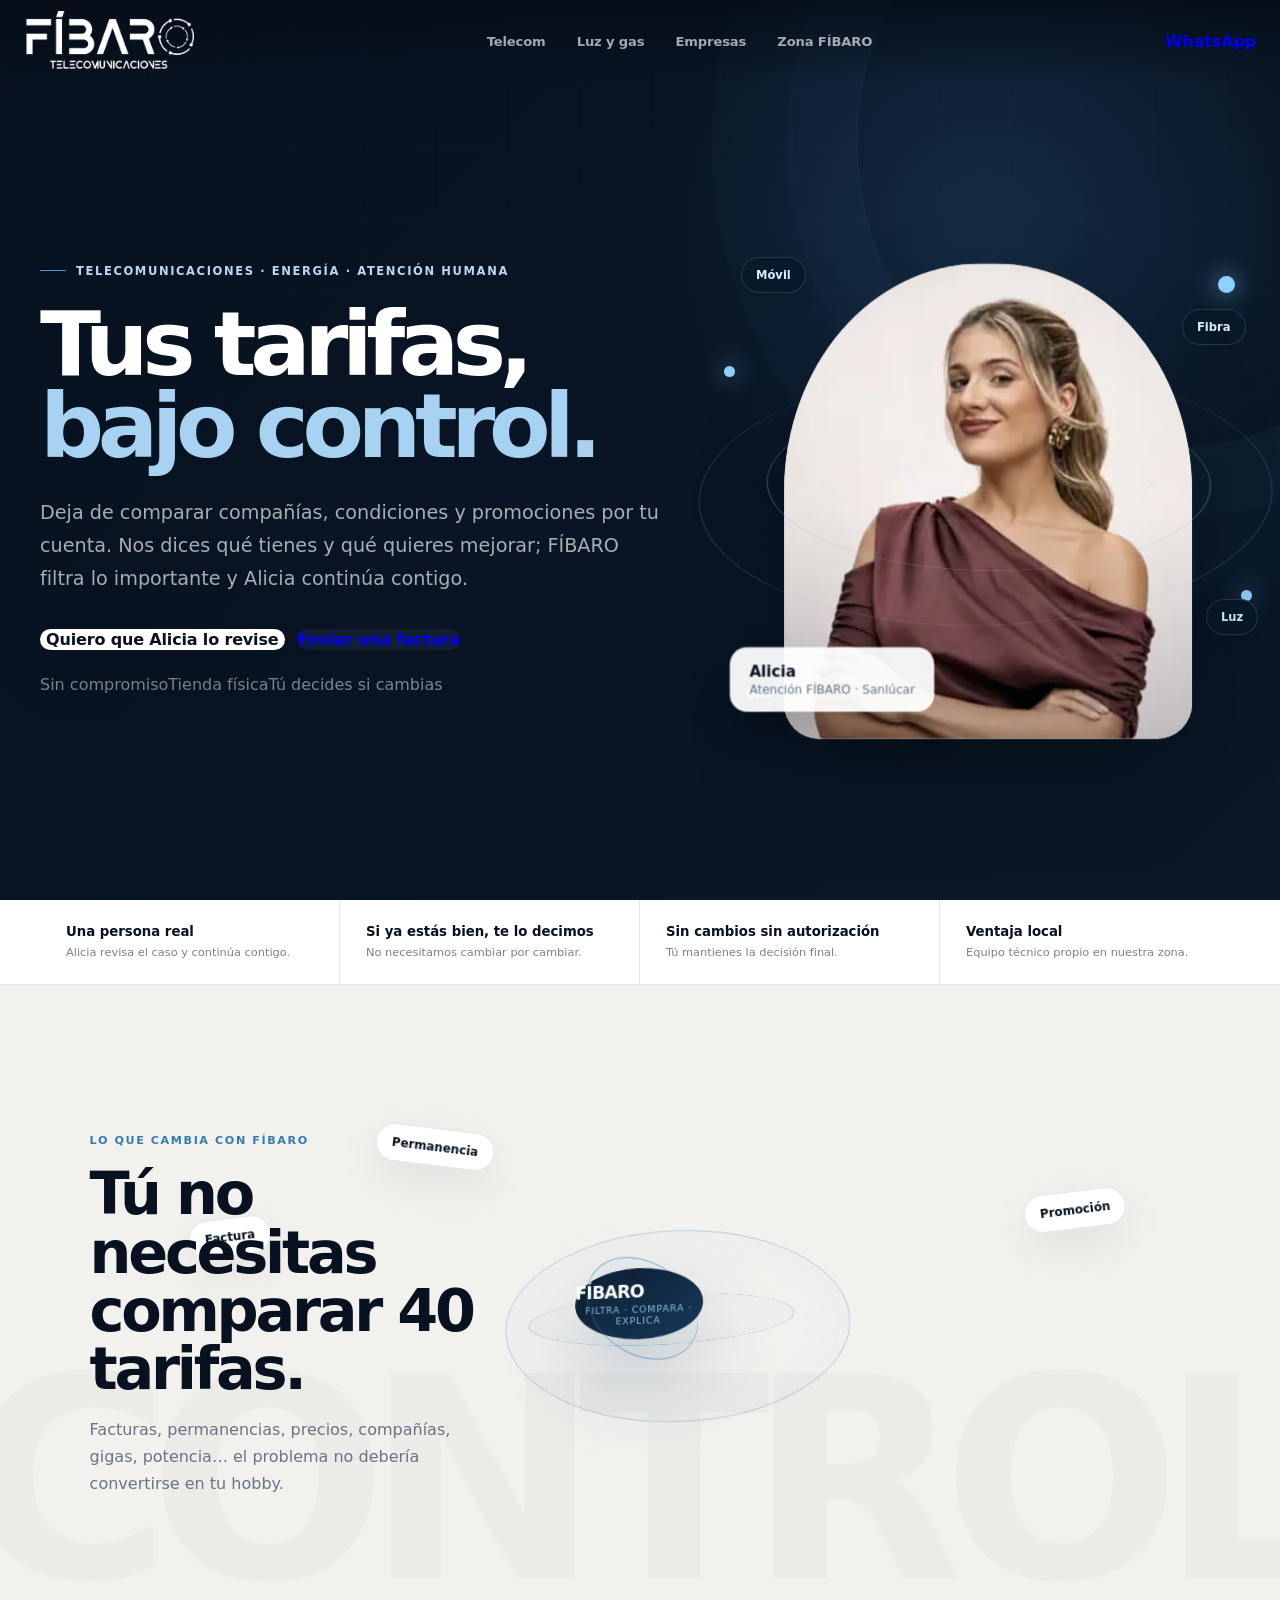
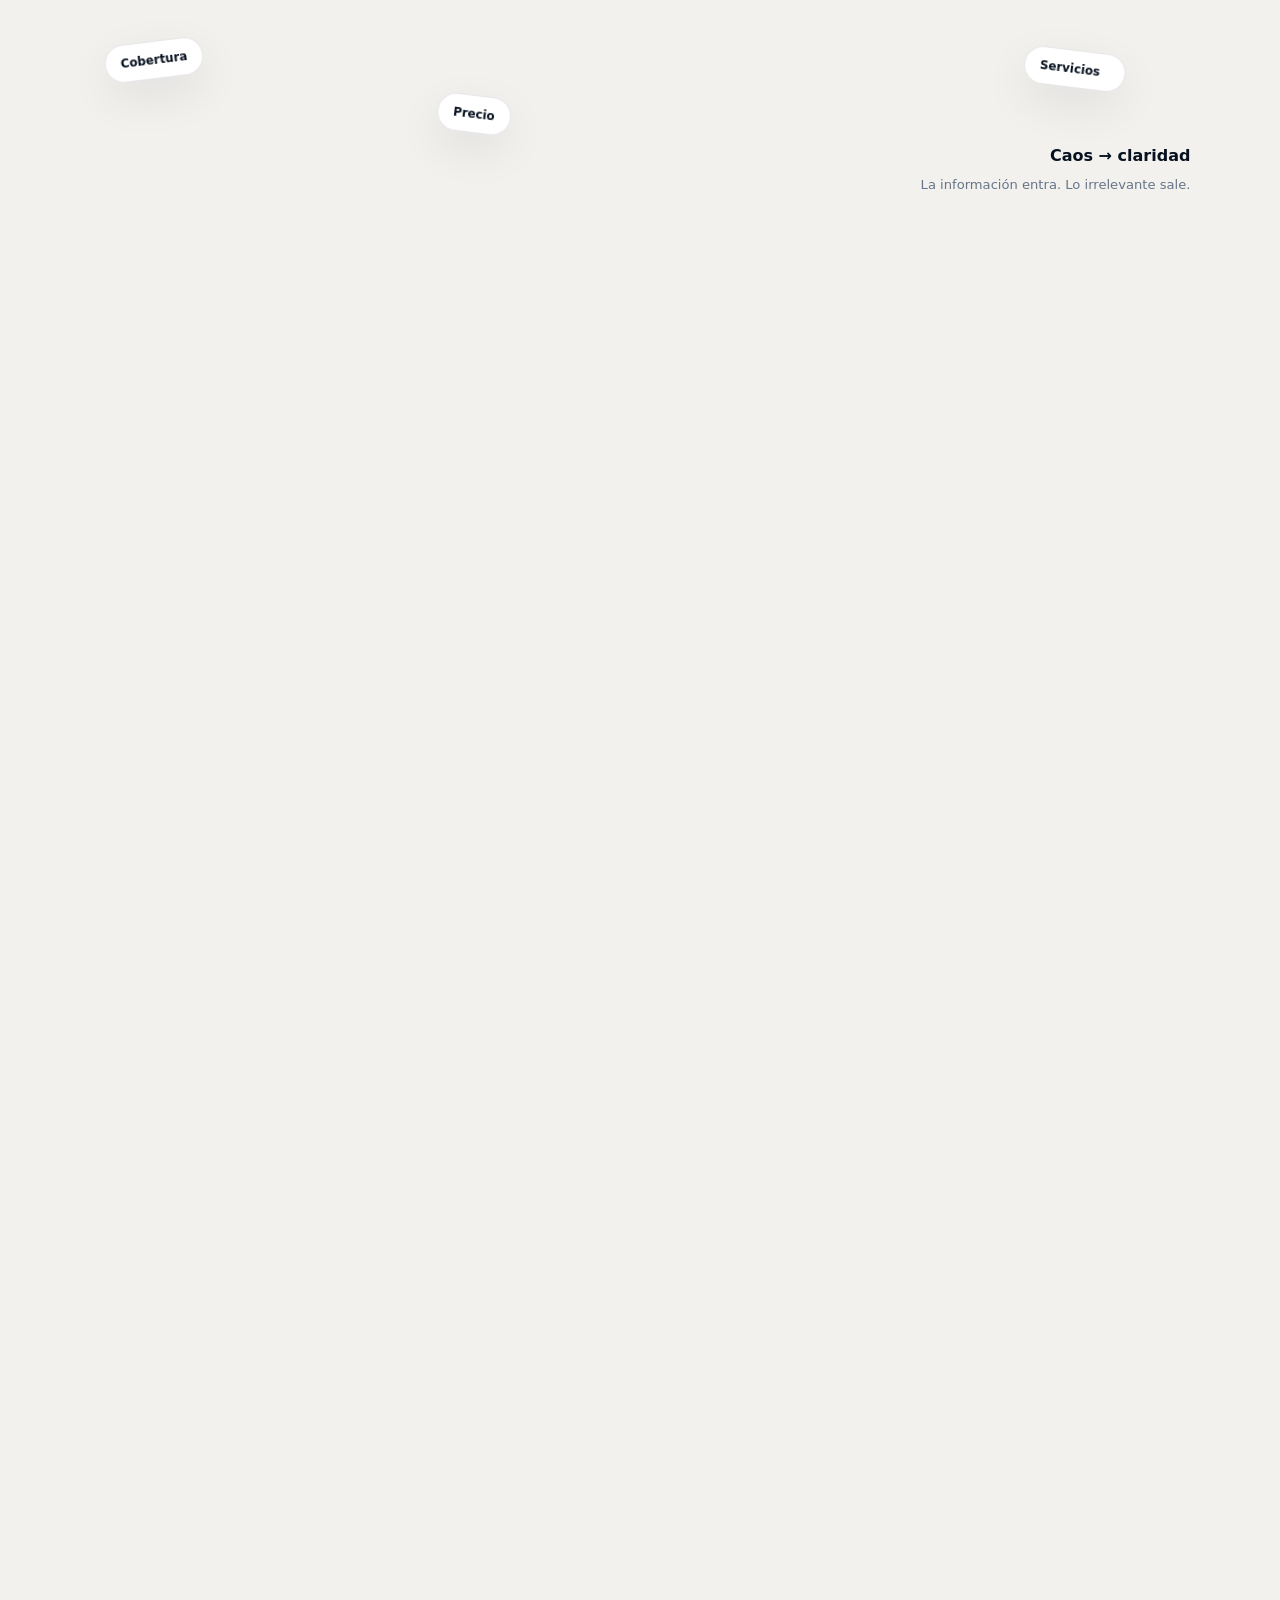
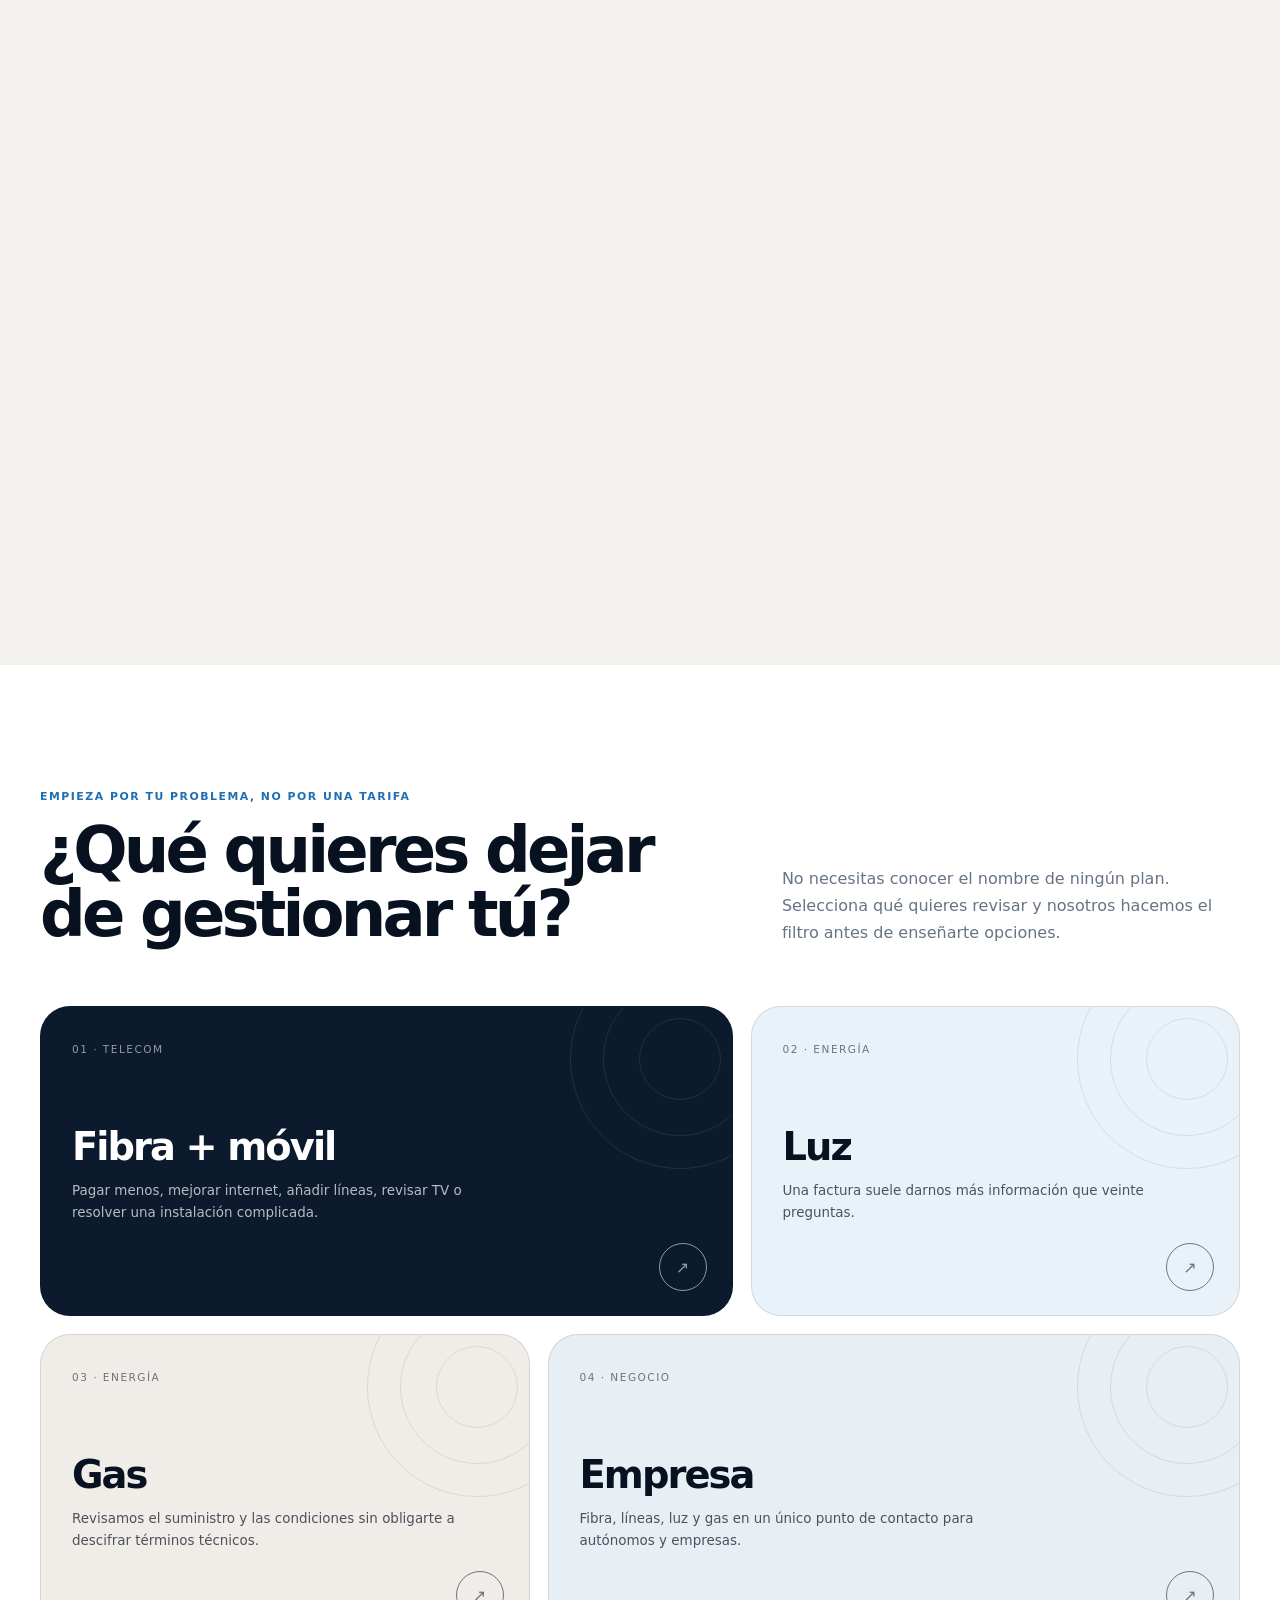
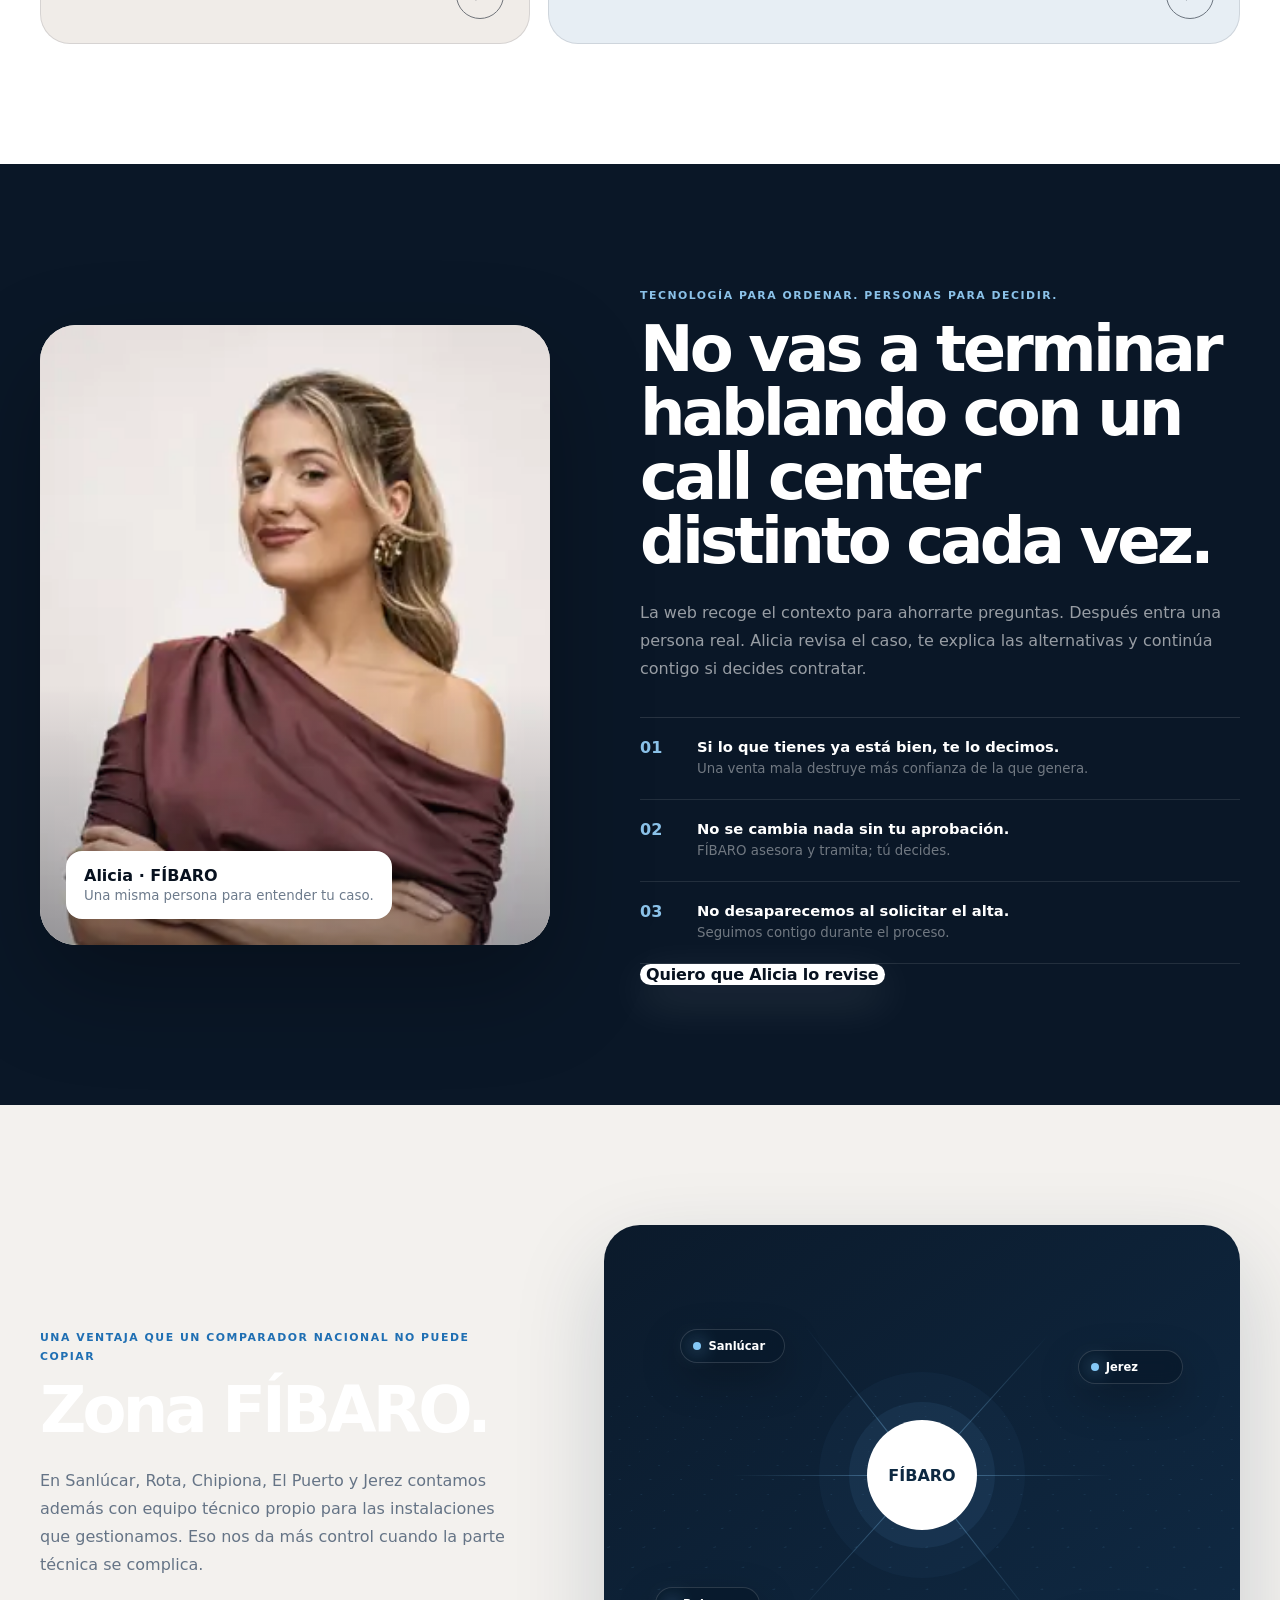
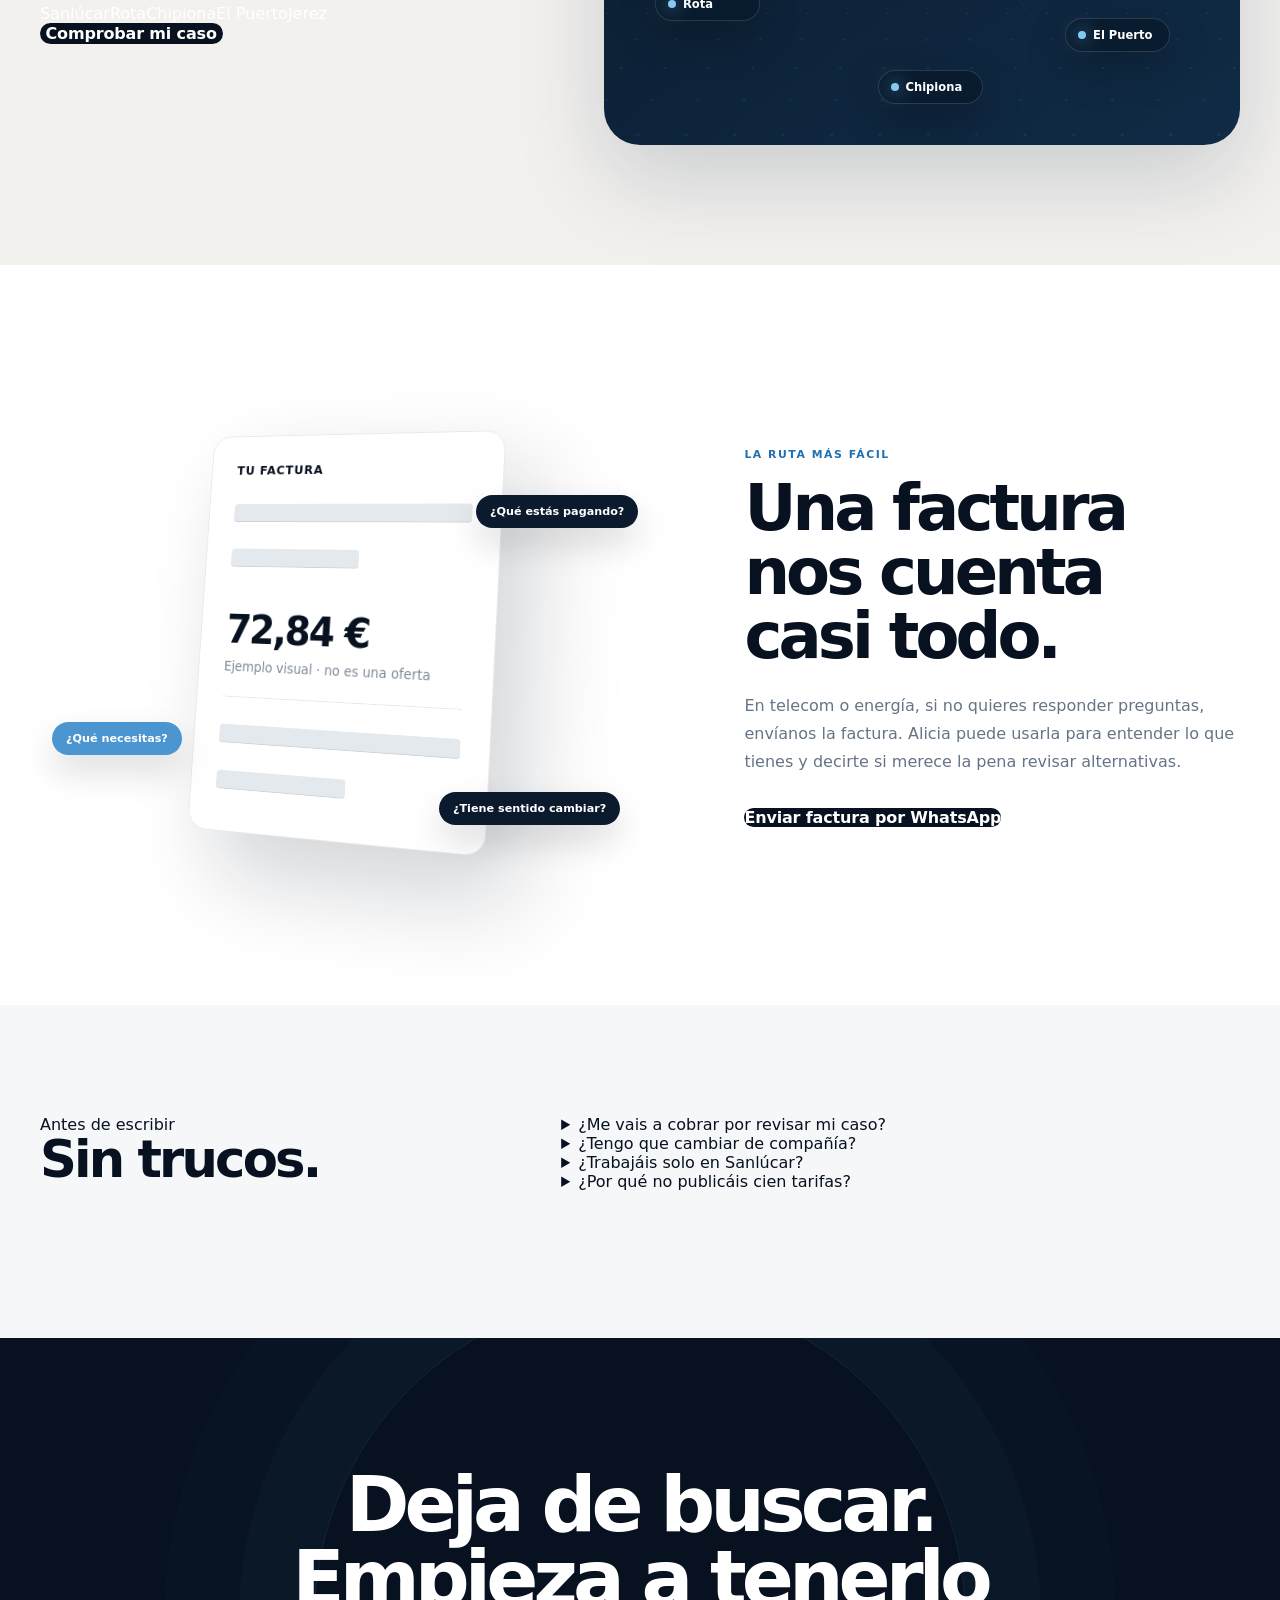
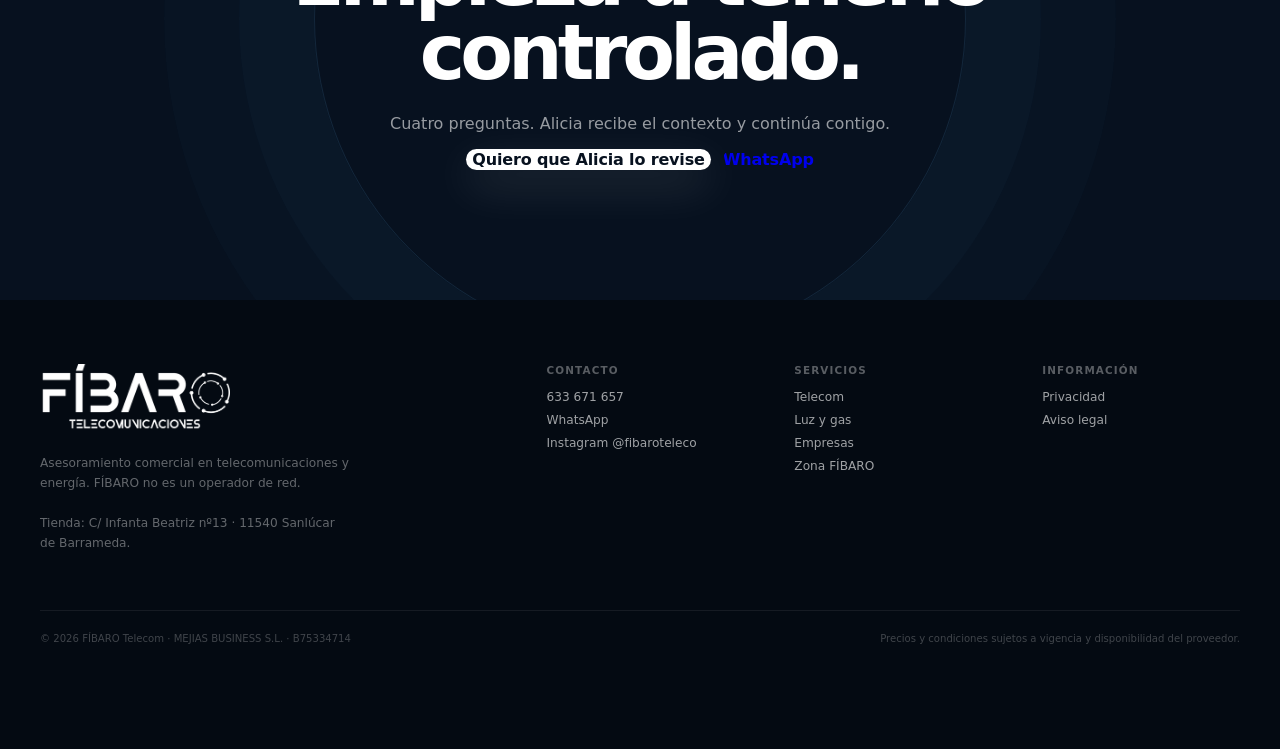
==== commit 173d6c85: "Rebuild FIBARO homepage around official brand and Alicia" ====
--- a/index.html
+++ b/index.html
@@ -1,202 +1,26 @@
 <!doctype html>
-<html lang="es">
-<head>
-  <meta charset="utf-8">
-  <meta name="viewport" content="width=device-width,initial-scale=1,viewport-fit=cover">
-  <meta name="theme-color" content="#07111f">
-  <meta name="description" content="FÍBARO gestiona fibra, móvil, luz y gas contigo. Te ayudamos a comparar, decidir y tramitar sin perder tiempo.">
-  <meta name="robots" content="index,follow,max-image-preview:large">
-  <link rel="canonical" href="https://www.fibaroteleco.com/">
-  <meta property="og:type" content="website">
-  <meta property="og:site_name" content="FÍBARO Telecom">
-  <meta property="og:title" content="FÍBARO Telecom | Tus servicios, bien gestionados">
-  <meta property="og:description" content="Fibra, móvil, luz y gas. Tú nos cuentas qué necesitas; nosotros filtramos y Alicia te acompaña.">
-  <meta property="og:url" content="https://www.fibaroteleco.com/">
-  <meta name="twitter:card" content="summary_large_image">
-  <title>FÍBARO Telecom | Tus servicios, bien gestionados</title>
-  <link rel="stylesheet" href="/assets/styles.css?v=2">
-</head>
-<body>
-  <div class="scroll-meter" aria-hidden="true"><span id="scroll-meter"></span></div>
-  <header class="nav" id="nav">
-    <div class="nav-inner">
-      <a class="wordmark" href="/" aria-label="FÍBARO Telecom"><span>FÍ</span><b>BARO</b><small>TELECOM</small></a>
-      <nav class="nav-links" aria-label="Principal"><a href="/telecom">Telecom</a><a href="/energia">Luz y gas</a><a href="/empresas">Empresas</a><a href="/zona-fibaro">Zona FÍBARO</a></nav>
-      <a class="btn btn-compact btn-ghost-light js-wa-direct magnetic" href="#"><span>Hablar con Alicia</span><i>↗</i></a>
-    </div>
-  </header>
-
-  <main>
-    <section class="hero-premium" id="inicio">
-      <div class="ambient-grid" aria-hidden="true"></div>
-      <div class="ambient-orb ambient-orb-a" aria-hidden="true"></div>
-      <div class="ambient-orb ambient-orb-b" aria-hidden="true"></div>
-      <div class="container hero-premium-grid">
-        <div class="hero-message reveal-3d" data-reveal>
-          <div class="signal-pill"><span class="live-dot"></span><b>FÍBARO</b> · Gestión humana de telecom y energía</div>
-          <h1>Deja de gestionar tarifas.<br><span>Empieza a tenerlas bajo control.</span></h1>
-          <p class="hero-lead">Fibra, móvil, luz y gas. Tú nos cuentas qué necesitas. Nosotros filtramos, comparamos y Alicia te acompaña hasta que quede resuelto.</p>
-          <div class="hero-actions">
-            <button class="btn btn-primary btn-xl magnetic" data-open-funnel><span>Comprobar mis servicios</span><i>→</i></button>
-            <a class="btn btn-secondary btn-xl js-wa-direct magnetic" href="#"><span>Hablar por WhatsApp</span><i>↗</i></a>
-          </div>
-          <div class="trust-strip" aria-label="Motivos de confianza">
-            <span><b>01</b> Sin compromiso</span>
-            <span><b>02</b> Tienda física</span>
-            <span><b>03</b> Tú autorizas cada cambio</span>
-          </div>
-        </div>
-
-        <div class="control-scene-wrap reveal-3d" data-reveal data-delay="120">
-          <div class="control-scene" id="control-scene" data-tilt>
-            <div class="scene-halo"></div>
-            <div class="orbit orbit-1"></div>
-            <div class="orbit orbit-2"></div>
-            <div class="orbit orbit-3"></div>
-            <div class="control-core">
-              <div class="core-ring"></div>
-              <div class="core-face"><small>CENTRO DE CONTROL</small><strong>FÍBARO</strong><span>Nosotros lo gestionamos</span></div>
-            </div>
-            <div class="service-node node-fibra"><i>↯</i><span>Fibra</span><small>Conectividad</small></div>
-            <div class="service-node node-movil"><i>◫</i><span>Móvil</span><small>Líneas</small></div>
-            <div class="service-node node-luz"><i>ϟ</i><span>Luz</span><small>Energía</small></div>
-            <div class="service-node node-gas"><i>◌</i><span>Gas</span><small>Suministro</small></div>
-            <div class="float-chip chip-human"><span class="avatar-dot">A</span><div><b>Alicia</b><small>Atención personal</small></div></div>
-            <div class="float-chip chip-zone"><span class="pulse-dot"></span><div><b>Zona FÍBARO</b><small>Equipo técnico propio</small></div></div>
-            <div class="float-chip chip-choice"><b>Tú decides</b><small>Sin cambios automáticos</small></div>
-          </div>
-          <p class="scene-caption">Mueve el cursor. Todo gira alrededor de una idea: <b>tú no deberías perder tiempo gestionando esto.</b></p>
-        </div>
-      </div>
-      <div class="hero-scroll-cue" aria-hidden="true"><span></span><small>DESLIZA</small></div>
-    </section>
-
-    <section class="credibility-band">
-      <div class="container credibility-grid reveal-soft" data-reveal>
-        <div><span class="cred-icon">⌂</span><p><b>Tienda física en Sanlúcar</b><small>C/ Infanta Beatriz nº13</small></p></div>
-        <div><span class="cred-icon">◎</span><p><b>Atención personal</b><small>Hablas con personas, no con un call center</small></p></div>
-        <div><span class="cred-icon">⌁</span><p><b>Equipo técnico propio</b><small>En cinco ciudades de nuestra zona</small></p></div>
-        <div><span class="cred-icon">✓</span><p><b>Sin empujarte a cambiar</b><small>Si lo que tienes está bien, te lo decimos</small></p></div>
-      </div>
-    </section>
-
-    <section class="section service-universe" id="servicios">
-      <div class="container">
-        <div class="section-heading reveal-3d" data-reveal>
-          <span class="overline">UN ÚNICO PUNTO DE CONTACTO</span>
-          <h2>Cuatro servicios. Una sola persona que entiende tu caso.</h2>
-          <p>No te pedimos que estudies tarifas. Elige lo que quieres mejorar y empezamos por ahí.</p>
-        </div>
-        <div class="service-cards">
-          <button class="service-card reveal-3d" data-reveal data-service="telecom" data-tilt>
-            <div class="service-card-top"><span>01</span><i>↯</i></div><h3>Fibra + móvil</h3><p>Precio, velocidad, líneas, datos, TV o segunda residencia.</p><div class="card-action">Revisar telecom <b>→</b></div>
-          </button>
-          <button class="service-card reveal-3d" data-reveal data-delay="80" data-service="luz" data-tilt>
-            <div class="service-card-top"><span>02</span><i>ϟ</i></div><h3>Luz</h3><p>Revisamos tu factura y buscamos si existe una opción con sentido.</p><div class="card-action">Revisar luz <b>→</b></div>
-          </button>
-          <button class="service-card reveal-3d" data-reveal data-delay="160" data-service="gas" data-tilt>
-            <div class="service-card-top"><span>03</span><i>◌</i></div><h3>Gas</h3><p>Sin hacerte descifrar tarifas, servicios añadidos ni condiciones.</p><div class="card-action">Revisar gas <b>→</b></div>
-          </button>
-          <button class="service-card reveal-3d" data-reveal data-delay="240" data-service="empresa" data-tilt>
-            <div class="service-card-top"><span>04</span><i>▦</i></div><h3>Tu negocio</h3><p>Telecomunicaciones y energía tratadas como una cuenta profesional.</p><div class="card-action">Revisar empresa <b>→</b></div>
-          </button>
-        </div>
-      </div>
-    </section>
-
-    <section class="handoff-section">
-      <div class="container handoff-grid">
-        <div class="handoff-copy reveal-3d" data-reveal>
-          <span class="overline light">EL CAMBIO DE PAPEL</span>
-          <h2>Tú dejas de perseguir tarifas.<br>Nosotros empezamos a perseguir soluciones.</h2>
-          <p>La sensación que queremos darte no es “he encontrado otra oferta”. Es “ya hay alguien ocupándose de esto”.</p>
-          <button class="btn btn-white btn-xl magnetic" data-open-funnel><span>Quiero que os encarguéis</span><i>→</i></button>
-        </div>
-        <div class="handoff-stack" id="handoff-stack">
-          <article class="handoff-card reveal-3d" data-reveal><span>01</span><div><small>TÚ</small><h3>Nos cuentas qué quieres mejorar.</h3><p>Cuatro datos sencillos, sin formularios interminables.</p></div></article>
-          <article class="handoff-card reveal-3d" data-reveal data-delay="110"><span>02</span><div><small>FÍBARO</small><h3>Filtramos antes de enseñarte nada.</h3><p>Menos ruido. Solo alternativas que merezcan la pena revisar.</p></div></article>
-          <article class="handoff-card reveal-3d" data-reveal data-delay="220"><span>03</span><div><small>ALICIA</small><h3>Te explica y te acompaña.</h3><p>La contratación sigue siendo tu decisión, con una persona al otro lado.</p></div></article>
-        </div>
-      </div>
-    </section>
-
-    <section class="section human-section">
-      <div class="container human-grid">
-        <div class="human-visual reveal-3d" data-reveal data-tilt>
-          <div class="human-panel">
-            <div class="human-top"><span class="avatar-large">A</span><div><small>ATENCIÓN FÍBARO</small><strong>Alicia</strong></div><span class="status-pill"><i></i> HUMANO</span></div>
-            <div class="conversation-line"><span>Cliente</span><p>“No sé qué tarifa necesito. Solo quiero pagar mejor y que funcione.”</p></div>
-            <div class="conversation-line fibaro"><span>FÍBARO</span><p>“Perfecto. Eso es suficiente para empezar. Nosotros hacemos el filtro.”</p></div>
-            <div class="human-bottom"><span>Sin menús infinitos</span><span>Sin bot de “pulse 1”</span><span>Sin presión</span></div>
-          </div>
-        </div>
-        <div class="human-copy reveal-3d" data-reveal data-delay="120">
-          <span class="overline">CONFIANZA ANTES QUE CATÁLOGO</span>
-          <h2>La tecnología organiza. La persona convence.</h2>
-          <p>Automatizamos lo que estorba y mantenemos humana la parte que importa: entender, explicar y decidir contigo.</p>
-          <div class="proof-list"><div><i>✓</i><span><b>Si no merece la pena cambiar, no cambiamos.</b><small>Una venta mala destruye confianza futura.</small></span></div><div><i>✓</i><span><b>Antes de contratar, entiendes qué cambia.</b><small>Precio, condiciones y siguiente paso.</small></span></div><div><i>✓</i><span><b>No desaparecemos después del alta.</b><small>Queremos gestionar la relación, no una operación suelta.</small></span></div></div>
-        </div>
-      </div>
-    </section>
-
-    <section class="zone-section" id="zona">
-      <div class="container zone-grid">
-        <div class="zone-copy reveal-3d" data-reveal>
-          <span class="overline light">UNA VENTAJA QUE NO ES DIGITAL</span>
-          <h2>En nuestra zona, también podemos estar cerca físicamente.</h2>
-          <p>Sanlúcar, Rota, Chipiona, El Puerto y Jerez. Para las instalaciones que gestionamos, contamos además con equipo técnico propio.</p>
-          <a class="btn btn-outline-white btn-xl magnetic" href="/zona-fibaro"><span>Ver Zona FÍBARO</span><i>→</i></a>
-        </div>
-        <div class="zone-map-3d reveal-3d" data-reveal data-delay="140" data-tilt aria-label="Ciudades de la Zona FÍBARO">
-          <div class="map-plane"></div>
-          <div class="city-node city-sanlucar"><i></i><b>Sanlúcar</b><small>BASE</small></div>
-          <div class="city-node city-rota"><i></i><b>Rota</b></div>
-          <div class="city-node city-chipiona"><i></i><b>Chipiona</b></div>
-          <div class="city-node city-puerto"><i></i><b>El Puerto</b></div>
-          <div class="city-node city-jerez"><i></i><b>Jerez</b></div>
-          <div class="map-badge"><span class="pulse-dot"></span> EQUIPO TÉCNICO PROPIO</div>
-        </div>
-      </div>
-    </section>
-
-    <section class="section bill-section" id="factura">
-      <div class="container bill-grid">
-        <div class="bill-interface reveal-3d" data-reveal data-tilt>
-          <div class="bill-bar"><span>REVISIÓN DE FACTURA</span><i class="pulse-dot"></i></div>
-          <div class="bill-row"><span>Lo que tienes</span><b>Detectamos el punto de partida</b></div>
-          <div class="bill-row"><span>Lo que pagas</span><b>Buscamos margen real</b></div>
-          <div class="bill-row"><span>Condiciones</span><b>Revisamos antes de recomendar</b></div>
-          <div class="bill-verdict"><i>✓</i><div><small>OBJETIVO</small><strong>Decidir con contexto, no por un titular.</strong></div></div>
-        </div>
-        <div class="bill-copy reveal-3d" data-reveal data-delay="120">
-          <span class="overline">LA FACTURA CUENTA LA HISTORIA</span>
-          <h2>A veces, una foto nos ahorra veinte preguntas.</h2>
-          <p>Para energía —y muchas veces también telecom— puedes enviar tu factura directamente por WhatsApp. Alicia la revisa contigo.</p>
-          <a class="btn btn-dark btn-xl js-wa-bill magnetic" href="#"><span>Enviar factura por WhatsApp</span><i>↗</i></a>
-          <small class="privacy-micro">No subimos facturas a esta web temporal. Las envías directamente en la conversación.</small>
-        </div>
-      </div>
-    </section>
-
-    <section class="final-premium">
-      <div class="final-rings" aria-hidden="true"></div>
-      <div class="container final-premium-inner reveal-3d" data-reveal>
-        <span class="overline light">CUATRO PREGUNTAS. UNA PERSONA. MENOS RUIDO.</span>
-        <h2>La próxima tarifa que mires puede ser la última que tengas que buscar tú.</h2>
-        <p>Empieza por contarnos qué quieres mejorar. El resto ya es trabajo nuestro.</p>
-        <div class="hero-actions center"><button class="btn btn-primary btn-xl magnetic" data-open-funnel><span>Comprobar mis servicios</span><i>→</i></button><a class="btn btn-secondary btn-xl js-wa-direct magnetic" href="#"><span>WhatsApp</span><i>↗</i></a></div>
-      </div>
-    </section>
-  </main>
-
-  <footer class="footer premium-footer">
-    <div class="container footer-grid"><div><a class="wordmark footer-mark" href="/"><span>FÍ</span><b>BARO</b><small>TELECOM</small></a><p>Asesoramiento comercial en telecomunicaciones y energía. FÍBARO no es un operador de red.<br><br>Tienda: C/ Infanta Beatriz nº13 · 11540 Sanlúcar de Barrameda.</p></div><div><b>Contacto</b><a href="tel:+34633671657">633 671 657</a><a class="js-wa-direct" href="#">WhatsApp</a><a href="https://instagram.com/fibaroteleco" target="_blank" rel="noopener">Instagram @fibaroteleco</a></div><div><b>Servicios</b><a href="/telecom">Telecom</a><a href="/energia">Luz y gas</a><a href="/empresas">Empresas</a><a href="/zona-fibaro">Zona FÍBARO</a></div><div><b>Información</b><a href="/privacidad">Privacidad</a><a href="/aviso-legal">Aviso legal</a></div></div>
-    <div class="container footer-bottom"><span>© 2026 FÍBARO Telecom · MEJIAS BUSINESS S.L. · B75334714</span><span>Precios y condiciones, cuando se publiquen, sujetos a vigencia y disponibilidad del proveedor.</span></div>
-  </footer>
-
-  <div class="mobile-bar"><a class="mobile-wa js-wa-direct" href="#">WhatsApp</a><button class="mobile-main" data-open-funnel>Comprobar servicios</button></div>
-
-  <div class="modal" id="funnel-modal" aria-hidden="true"><div class="modal-backdrop" data-close-funnel></div><section class="funnel" role="dialog" aria-modal="true" aria-labelledby="funnel-title"><div class="funnel-top"><div><span class="funnel-brand">FÍBARO</span><small id="step-label">Paso 1</small></div><button class="modal-close" data-close-funnel aria-label="Cerrar">×</button></div><div class="progress"><span id="progress-bar"></span></div><div id="funnel-stage" class="funnel-stage"></div><div class="funnel-foot"><span>Sin compromiso</span><span>•</span><span>Tú eliges si quieres cambiar</span></div></section></div>
-  <script src="/config.js"></script><script src="/assets/app.js?v=2"></script><script src="/assets/motion.js?v=2"></script>
-</body>
-</html>+<html lang="es"><head>
+<meta charset="utf-8"><meta name="viewport" content="width=device-width,initial-scale=1,viewport-fit=cover"><meta name="theme-color" content="#07111f">
+<meta name="description" content="FÍBARO revisa y gestiona contigo fibra, móvil, luz y gas. Atención personal de Alicia, tienda física y equipo técnico propio en nuestra zona.">
+<meta name="robots" content="noindex,nofollow"><title>Preview FÍBARO | Nueva experiencia</title>
+<link rel="stylesheet" href="/assets/styles.css?v=2"><link rel="stylesheet" href="/assets/brand-v2.css?v=2">
+</head><body class="brand-v2 route-home">
+<div class="scroll-meter"><span></span></div>
+<header class="nav" id="nav"><div class="nav-inner"><a href="/" aria-label="FÍBARO Telecomunicaciones"><img class="brand-logo" src="/assets/fibaro-logo-white.webp" alt="FÍBARO Telecomunicaciones"></a><nav class="nav-links" aria-label="Principal"><a href="/telecom">Telecom</a><a href="/energia">Luz y gas</a><a href="/empresas">Empresas</a><a href="/zona-fibaro">Zona FÍBARO</a></nav><a class="btn btn-sm btn-outline-light js-wa-direct" href="#">WhatsApp</a></div></header>
+<main>
+<section class="hero-v2"><div class="container hero-v2-grid"><div class="hero-copy-v2" data-reveal="left"><div class="eyebrow-v2"><i></i>Telecomunicaciones · Energía · Atención humana</div><h1>Tus tarifas,<br><em>bajo control.</em></h1><p class="lead">Deja de comparar compañías, condiciones y promociones por tu cuenta. Nos dices qué tienes y qué quieres mejorar; FÍBARO filtra lo importante y Alicia continúa contigo.</p><div class="hero-actions"><button class="btn btn-primary btn-lg" data-open-funnel>Quiero que Alicia lo revise</button><a class="btn btn-ghost btn-lg js-wa-bill" href="#">Enviar una factura</a></div><div class="trust-inline"><span>Sin compromiso</span><i></i><span>Tienda física</span><i></i><span>Tú decides si cambias</span></div></div>
+<div class="alicia-stage" aria-label="Alicia, atención FÍBARO"><div class="orbit-system" aria-hidden="true"><div class="orbit-ring"></div><div class="orbit-ring r2"></div><div class="orbit-ring r3"></div><i class="orbit-dot d1"></i><i class="orbit-dot d2"></i><i class="orbit-dot d3"></i><i class="orbit-dot d4"></i></div><span class="service-float f1">Fibra</span><span class="service-float f2">Móvil</span><span class="service-float f3">Luz</span><span class="service-float f4">Gas</span><div class="portrait-wrap"><div class="portrait-bg"><img class="alicia-photo" src="/assets/alicia.webp" alt="Alicia, atención FÍBARO"></div><div class="alicia-id"><b>Alicia</b><span>Atención FÍBARO · Sanlúcar</span></div></div></div></div></section>
+<section class="trust-ribbon"><div class="container"><div class="trust-proof"><b>Una persona real</b><small>Alicia revisa el caso y continúa contigo.</small></div><div class="trust-proof"><b>Si ya estás bien, te lo decimos</b><small>No necesitamos cambiar por cambiar.</small></div><div class="trust-proof"><b>Sin cambios sin autorización</b><small>Tú mantienes la decisión final.</small></div><div class="trust-proof"><b>Ventaja local</b><small>Equipo técnico propio en nuestra zona.</small></div></div></section>
+<section class="control-story" id="como-funciona"><div class="control-sticky"><div class="control-bg-word">CONTROL</div><div class="control-copy"><span class="kicker">Lo que cambia con FÍBARO</span><h2>Tú no necesitas<br>comparar 40 tarifas.</h2><p>Facturas, permanencias, precios, compañías, gigas, potencia… el problema no debería convertirse en tu hobby.</p></div><div class="control-core" aria-hidden="true"><div class="core-ring"></div><div class="core-ring c2"></div><div class="core-ring c3"></div><div class="core-disc"><div><b>FÍBARO</b><small>filtra · compara · explica</small></div></div></div><span class="chaos-token t1">Factura</span><span class="chaos-token t2">Permanencia</span><span class="chaos-token t3">Cobertura</span><span class="chaos-token t4">Precio</span><span class="chaos-token t5">Promoción</span><span class="chaos-token t6">Servicios</span><div class="story-caption"><b>Caos → claridad</b>La información entra. Lo irrelevante sale.</div></div></section>
+<section class="brand-section"><div class="container"><div class="brand-head" data-reveal><div><span class="kicker">Empieza por tu problema, no por una tarifa</span><h2>¿Qué quieres dejar de gestionar tú?</h2></div><p>No necesitas conocer el nombre de ningún plan. Selecciona qué quieres revisar y nosotros hacemos el filtro antes de enseñarte opciones.</p></div><div class="service-space"><article class="space-card" data-service="telecom" data-reveal="left"><div class="orbital-mark"></div><span class="num">01 · Telecom</span><h3>Fibra + móvil</h3><p>Pagar menos, mejorar internet, añadir líneas, revisar TV o resolver una instalación complicada.</p><span class="link">↗</span></article><article class="space-card" data-service="luz" data-reveal="right"><div class="orbital-mark"></div><span class="num">02 · Energía</span><h3>Luz</h3><p>Una factura suele darnos más información que veinte preguntas.</p><span class="link">↗</span></article><article class="space-card" data-service="gas" data-reveal="left"><div class="orbital-mark"></div><span class="num">03 · Energía</span><h3>Gas</h3><p>Revisamos el suministro y las condiciones sin obligarte a descifrar términos técnicos.</p><span class="link">↗</span></article><article class="space-card" data-service="empresa" data-reveal="right"><div class="orbital-mark"></div><span class="num">04 · Negocio</span><h3>Empresa</h3><p>Fibra, líneas, luz y gas en un único punto de contacto para autónomos y empresas.</p><span class="link">↗</span></article></div></div></section>
+<section class="human-section"><div class="container human-grid"><div class="human-photo-shell" data-reveal="left"><img src="/assets/alicia.webp" alt="Alicia de FÍBARO"><div class="human-badge"><b>Alicia · FÍBARO</b><small>Una misma persona para entender tu caso.</small></div></div><div class="human-copy" data-reveal="right"><span class="kicker">Tecnología para ordenar. Personas para decidir.</span><h2>No vas a terminar hablando con un call center distinto cada vez.</h2><p>La web recoge el contexto para ahorrarte preguntas. Después entra una persona real. Alicia revisa el caso, te explica las alternativas y continúa contigo si decides contratar.</p><div class="human-promise"><div class="promise-row"><span>01</span><div><b>Si lo que tienes ya está bien, te lo decimos.</b><small>Una venta mala destruye más confianza de la que genera.</small></div></div><div class="promise-row"><span>02</span><div><b>No se cambia nada sin tu aprobación.</b><small>FÍBARO asesora y tramita; tú decides.</small></div></div><div class="promise-row"><span>03</span><div><b>No desaparecemos al solicitar el alta.</b><small>Seguimos contigo durante el proceso.</small></div></div></div><div class="hero-actions"><button class="btn btn-primary btn-lg" data-open-funnel>Quiero que Alicia lo revise</button></div></div></div></section>
+<section class="zone-section"><div class="container zone-grid"><div class="zone-copy" data-reveal="left"><span class="kicker">Una ventaja que un comparador nacional no puede copiar</span><h2>Zona FÍBARO.</h2><p>En Sanlúcar, Rota, Chipiona, El Puerto y Jerez contamos además con equipo técnico propio para las instalaciones que gestionamos. Eso nos da más control cuando la parte técnica se complica.</p><div class="city-pills"><span>Sanlúcar</span><span>Rota</span><span>Chipiona</span><span>El Puerto</span><span>Jerez</span></div><button class="btn btn-dark" data-open-funnel>Comprobar mi caso</button></div><div class="zone-map-v2" data-reveal="right"><div class="map-line"></div><div class="map-line l2"></div><div class="map-line l3"></div><div class="zone-hub">FÍBARO</div><span class="city-node n1">Sanlúcar</span><span class="city-node n2">Jerez</span><span class="city-node n3">Rota</span><span class="city-node n4">El Puerto</span><span class="city-node n5">Chipiona</span></div></div></section>
+<section class="bill-section"><div class="container bill-grid"><div class="bill-object" data-reveal="left"><div class="bill-sheet"><div class="bill-logo">TU FACTURA</div><div class="bill-bar"></div><div class="bill-bar short"></div><div class="bill-amount">72,84 €</div><small>Ejemplo visual · no es una oferta</small><div class="bill-line"></div><div class="bill-bar"></div><div class="bill-bar short"></div></div><span class="bill-chip c1">¿Qué estás pagando?</span><span class="bill-chip c2">¿Qué necesitas?</span><span class="bill-chip c3">¿Tiene sentido cambiar?</span></div><div class="bill-copy" data-reveal="right"><span class="kicker">La ruta más fácil</span><h2>Una factura nos cuenta casi todo.</h2><p>En telecom o energía, si no quieres responder preguntas, envíanos la factura. Alicia puede usarla para entender lo que tienes y decirte si merece la pena revisar alternativas.</p><a class="btn btn-dark btn-lg js-wa-bill" href="#">Enviar factura por WhatsApp</a></div></div></section>
+<section class="brand-faq"><div class="container faq-wrap"><div data-reveal="left"><span class="section-kicker">Antes de escribir</span><h2>Sin trucos.</h2></div><div class="faq-list" data-reveal="right"><details><summary>¿Me vais a cobrar por revisar mi caso?</summary><p>No por la revisión comercial inicial. Si algún servicio adicional tuviera coste, se explicaría antes de contratarlo.</p></details><details><summary>¿Tengo que cambiar de compañía?</summary><p>No. Te enseñamos opciones y tú decides. No hacemos cambios sin tu autorización.</p></details><details><summary>¿Trabajáis solo en Sanlúcar?</summary><p>No. La atención comercial puede hacerse para clientes de toda España. La ventaja de equipo técnico propio se concentra en nuestra zona.</p></details><details><summary>¿Por qué no publicáis cien tarifas?</summary><p>Porque cambian y porque “mejor” depende de cada caso. Preferimos filtrar antes de marearte.</p></details></div></div></section>
+<section class="brand-final"><div class="container inner" data-reveal><h2>Deja de buscar.<br>Empieza a tenerlo controlado.</h2><p>Cuatro preguntas. Alicia recibe el contexto y continúa contigo.</p><div class="hero-actions"><button class="btn btn-primary btn-lg" data-open-funnel>Quiero que Alicia lo revise</button><a class="btn btn-ghost btn-lg js-wa-direct" href="#">WhatsApp</a></div></div></section>
+</main>
+<footer class="footer"><div class="container footer-grid"><div><img class="footer-mark-img" src="/assets/fibaro-logo-white.webp" alt="FÍBARO Telecomunicaciones"><p>Asesoramiento comercial en telecomunicaciones y energía. FÍBARO no es un operador de red.<br><br>Tienda: C/ Infanta Beatriz nº13 · 11540 Sanlúcar de Barrameda.</p></div><div><b>Contacto</b><a href="tel:+34633671657">633 671 657</a><a class="js-wa-direct" href="#">WhatsApp</a><a href="https://instagram.com/fibaroteleco" target="_blank" rel="noopener">Instagram @fibaroteleco</a></div><div><b>Servicios</b><a href="/telecom">Telecom</a><a href="/energia">Luz y gas</a><a href="/empresas">Empresas</a><a href="/zona-fibaro">Zona FÍBARO</a></div><div><b>Información</b><a href="/privacidad">Privacidad</a><a href="/aviso-legal">Aviso legal</a></div></div><div class="container footer-bottom"><span>© 2026 FÍBARO Telecom · MEJIAS BUSINESS S.L. · B75334714</span><span>Precios y condiciones sujetos a vigencia y disponibilidad del proveedor.</span></div></footer>
+<div class="mobile-bar"><a class="mobile-wa js-wa-direct" href="#">WhatsApp</a><button class="mobile-main" data-open-funnel>Que Alicia lo revise</button></div>
+<div class="modal" id="funnel-modal" aria-hidden="true"><div class="modal-backdrop" data-close-funnel></div><section class="funnel" role="dialog" aria-modal="true" aria-labelledby="funnel-title"><div class="funnel-top"><div><span class="funnel-brand">FÍBARO</span><small id="step-label">Paso 1</small></div><button class="modal-close" data-close-funnel aria-label="Cerrar">×</button></div><div class="progress"><span id="progress-bar"></span></div><div id="funnel-stage" class="funnel-stage"></div><div class="funnel-foot"><span>Sin compromiso</span><span>•</span><span>Tú eliges si quieres cambiar</span></div></section></div>
+<script src="/config.js"></script><script src="/assets/app.js?v=2"></script><script src="/assets/brand-v2.js?v=2"></script>
+</body></html>
--- a/assets/styles.css
+++ b/assets/styles.css
@@ -1 +1 @@
-:root{--ink:#030B1A;--ink2:#071428;--ink3:#0D1E3A;--blue:#2563EB;--blue2:#3B82F6;--cyan:#06B6D4;--white:#FAFBFF;--soft:#F1F5FB;--muted:#62718A;--line:rgba(3,11,26,.10);--line-dark:rgba(255,255,255,.09);--shadow:0 24px 70px rgba(3,11,26,.12);--font:system-ui,-apple-system,BlinkMacSystemFont,'Segoe UI',sans-serif}*{box-sizing:border-box}html{scroll-behavior:smooth}body{margin:0;background:var(--white);color:var(--ink);font-family:var(--font);-webkit-font-smoothing:antialiased}button,a,input{font:inherit}button{border:0}.container{width:min(1160px,calc(100% - 40px));margin:auto}.section{padding:96px 0}.dark{background:var(--ink);color:#fff}.dark-soft{background:var(--ink2);color:#fff}.nav{position:fixed;z-index:50;top:0;left:0;right:0;transition:.25s}.nav.scrolled{background:rgba(3,11,26,.94);backdrop-filter:blur(18px);border-bottom:1px solid var(--line-dark)}.nav-inner{height:76px;width:min(1280px,calc(100% - 44px));margin:auto;display:flex;align-items:center;justify-content:space-between}.wordmark{display:inline-flex;align-items:baseline;color:#fff;text-decoration:none;font-size:1.35rem;font-weight:800;letter-spacing:-.05em}.wordmark b{color:var(--cyan)}.wordmark small{font-size:.43rem;letter-spacing:.16em;margin-left:7px;color:rgba(255,255,255,.48)}.nav-links{display:flex;gap:28px}.nav-links a{color:rgba(255,255,255,.62);text-decoration:none;font-size:.84rem;font-weight:600}.nav-links a:hover{color:#fff}.btn{display:inline-flex;align-items:center;justify-content:center;text-decoration:none;cursor:pointer;border-radius:999px;padding:13px 24px;font-weight:700;font-size:.88rem;transition:.22s ease;white-space:nowrap}.btn:hover{transform:translateY(-2px)}.btn-lg{padding:17px 28px;font-size:.95rem}.btn-sm{padding:10px 17px;font-size:.8rem}.btn-primary{color:#fff;background:var(--blue);box-shadow:0 12px 35px rgba(37,99,235,.32)}.btn-primary:hover{background:#1D4ED8;box-shadow:0 16px 45px rgba(37,99,235,.42)}.btn-ghost{color:#fff;background:rgba(255,255,255,.07);border:1px solid rgba(255,255,255,.16)}.btn-outline-light{color:#fff;border:1px solid rgba(255,255,255,.22)}.btn-white{background:#fff;color:var(--ink)}.btn-dark{background:var(--ink);color:#fff}.full{width:100%}.hero{min-height:760px;height:min(920px,100vh);background:var(--ink);color:#fff;position:relative;overflow:hidden;display:flex;align-items:center;padding-top:70px}.hero-grid{position:absolute;inset:0;background-image:linear-gradient(rgba(37,99,235,.055) 1px,transparent 1px),linear-gradient(90deg,rgba(37,99,235,.055) 1px,transparent 1px);background-size:64px 64px;mask-image:linear-gradient(to bottom,#000 0%,transparent 90%)}.hero-glow{position:absolute;border-radius:50%;filter:blur(1px);pointer-events:none}.hero-glow.one{width:760px;height:760px;background:radial-gradient(circle,rgba(37,99,235,.23),transparent 68%);right:-180px;top:-230px}.hero-glow.two{width:460px;height:460px;background:radial-gradient(circle,rgba(6,182,212,.13),transparent 67%);left:-130px;bottom:-180px}.hero-inner{position:relative;z-index:1;display:grid;grid-template-columns:minmax(0,1fr) 390px;gap:74px;align-items:center}.eyebrow{display:inline-flex;align-items:center;gap:9px;padding:6px 12px 6px 8px;border:1px solid rgba(59,130,246,.28);border-radius:999px;background:rgba(37,99,235,.12);color:#9CC7FF;font-size:.72rem;letter-spacing:.04em;margin-bottom:22px}.eyebrow span{width:7px;height:7px;border-radius:50%;background:var(--cyan)}h1,h2,h3,p{margin-top:0}.hero h1{font-size:clamp(3rem,6vw,5.55rem);line-height:1.02;letter-spacing:-.055em;margin-bottom:24px;max-width:820px}.hero-lead{font-size:clamp(1rem,1.6vw,1.16rem);line-height:1.75;color:rgba(255,255,255,.64);max-width:700px}.hero-actions{display:flex;gap:12px;flex-wrap:wrap;margin-top:31px}.trust-inline{display:flex;align-items:center;gap:10px;flex-wrap:wrap;margin-top:28px;color:rgba(255,255,255,.42);font-size:.74rem}.trust-inline i{width:3px;height:3px;border-radius:50%;background:rgba(255,255,255,.25)}.hero-card{background:linear-gradient(180deg,rgba(255,255,255,.09),rgba(255,255,255,.045));border:1px solid rgba(255,255,255,.13);border-radius:28px;padding:26px;box-shadow:0 35px 100px rgba(0,0,0,.25);backdrop-filter:blur(18px)}.hero-card-kicker{font-size:.69rem;text-transform:uppercase;letter-spacing:.12em;color:#93C5FD;font-weight:800;margin-bottom:10px}.mini-step{display:grid;grid-template-columns:36px 1fr;gap:12px;padding:18px 0;border-bottom:1px solid rgba(255,255,255,.08)}.mini-step span{width:31px;height:31px;display:grid;place-items:center;border:1px solid rgba(59,130,246,.32);border-radius:9px;color:#93C5FD;font-size:.69rem;font-weight:800}.mini-step b{display:block;font-size:.85rem;margin-bottom:4px}.mini-step small{color:rgba(255,255,255,.46);line-height:1.45}.hero-card .btn{margin-top:20px}.section-head{display:grid;grid-template-columns:1.1fr .75fr;gap:70px;align-items:end;margin-bottom:44px}.section-kicker{display:block;text-transform:uppercase;letter-spacing:.12em;font-size:.68rem;color:var(--blue);font-weight:800;margin-bottom:12px}.section-kicker.blue{color:#93C5FD}.section-kicker.cyan{color:#67E8F9}.section-head h2,.proof h2,.local h2,.energy h2,.business h2,.faq h2,.final-cta h2{font-size:clamp(2rem,4vw,3.55rem);line-height:1.08;letter-spacing:-.045em;margin-bottom:0}.section-head p{margin:0;color:var(--muted);line-height:1.75}.intent-grid{display:grid;grid-template-columns:repeat(4,1fr);gap:16px}.intent-card{text-align:left;background:#fff;border:1px solid var(--line);border-radius:22px;padding:25px;cursor:pointer;box-shadow:0 4px 20px rgba(3,11,26,.035);transition:.22s}.intent-card:hover{transform:translateY(-5px);border-color:rgba(37,99,235,.32);box-shadow:var(--shadow)}.intent-icon{width:42px;height:42px;border-radius:13px;display:grid;place-items:center;background:#EEF4FF;color:var(--blue);font-weight:800;font-size:1.2rem;margin-bottom:24px}.intent-card h3{font-size:1.1rem;margin-bottom:10px}.intent-card p{color:var(--muted);font-size:.85rem;line-height:1.65;min-height:70px}.intent-card span{font-size:.78rem;color:var(--blue);font-weight:800}.proof-grid{display:grid;grid-template-columns:1.15fr .75fr;gap:80px;align-items:center}.big-copy{font-size:1.04rem;line-height:1.82;color:rgba(255,255,255,.58);max-width:660px;margin:24px 0 28px}.human-points{display:grid;gap:18px}.human-points>div{display:flex;gap:13px}.human-points>div>span{width:25px;height:25px;border-radius:50%;display:grid;place-items:center;background:rgba(6,182,212,.12);border:1px solid rgba(6,182,212,.25);color:#67E8F9;flex:0 0 25px;font-size:.72rem}.human-points p{margin:0}.human-points b{display:block;font-size:.87rem}.human-points small{display:block;color:rgba(255,255,255,.42);font-size:.77rem;margin-top:4px}.quote-card{border:1px solid rgba(255,255,255,.12);background:rgba(255,255,255,.055);padding:34px;border-radius:26px}.quote-label{font-size:.66rem;text-transform:uppercase;letter-spacing:.13em;color:#93C5FD;font-weight:800}.quote-card blockquote{font-size:clamp(1.35rem,2.4vw,2rem);line-height:1.38;letter-spacing:-.03em;margin:28px 0 32px}.local-wrap{background:#F0F5FF;border:1px solid rgba(37,99,235,.12);border-radius:34px;padding:54px;display:grid;grid-template-columns:1fr .78fr;gap:68px;align-items:center}.local-copy p{color:var(--muted);line-height:1.8;margin:22px 0}.city-pills{display:flex;gap:8px;flex-wrap:wrap;margin:25px 0}.city-pills span{padding:8px 12px;border-radius:999px;background:#fff;border:1px solid rgba(37,99,235,.13);font-size:.74rem;font-weight:700;color:#39506F}.local-panel{background:var(--ink);color:#fff;border-radius:25px;padding:31px}.local-status{display:inline-flex;align-items:center;gap:8px;font-size:.69rem;letter-spacing:.11em;color:#7DD3FC;font-weight:800;margin-bottom:25px}.pulse{width:8px;height:8px;background:#22C55E;border-radius:50%;box-shadow:0 0 0 6px rgba(34,197,94,.09)}.local-panel h3{font-size:1.7rem;line-height:1.2;letter-spacing:-.035em}.local-panel p{color:rgba(255,255,255,.55);line-height:1.7;font-size:.87rem}.local-meta{display:flex;align-items:center;gap:8px;flex-wrap:wrap;border-top:1px solid rgba(255,255,255,.08);padding-top:21px;margin-top:24px;font-size:.7rem;color:rgba(255,255,255,.55)}.local-meta b{color:#60A5FA}.energy-inner{display:flex;justify-content:space-between;align-items:center;gap:80px}.energy-inner>div{max-width:720px}.energy p{color:var(--muted);line-height:1.8;margin:21px 0 0}.business-grid{display:grid;grid-template-columns:1fr .8fr;gap:90px;align-items:end}.business p{color:rgba(255,255,255,.54);line-height:1.8}.faq-wrap{display:grid;grid-template-columns:.65fr 1fr;gap:85px}.faq-list{border-top:1px solid var(--line)}details{border-bottom:1px solid var(--line);padding:20px 0}summary{cursor:pointer;font-weight:700;font-size:.9rem;list-style:none;padding-right:24px;position:relative}summary:after{content:'+';position:absolute;right:0;color:var(--blue);font-size:1.1rem}details[open] summary:after{content:'−'}details p{color:var(--muted);font-size:.84rem;line-height:1.7;margin:13px 0 2px}.final-cta{background:var(--ink);color:#fff;text-align:center;padding:110px 0}.final-inner{max-width:850px}.final-cta h2{margin:0 auto 18px}.final-cta p{color:rgba(255,255,255,.48)}.center{justify-content:center}.footer{background:#020714;color:#fff;padding:60px 0 105px}.footer-grid{display:grid;grid-template-columns:1.5fr repeat(3,.65fr);gap:50px}.footer-mark{margin-bottom:15px}.footer p{color:rgba(255,255,255,.38);font-size:.78rem;line-height:1.65;max-width:300px}.footer-grid>div:not(:first-child){display:flex;flex-direction:column;gap:9px}.footer-grid b{font-size:.7rem;text-transform:uppercase;letter-spacing:.1em;color:rgba(255,255,255,.38);margin-bottom:5px}.footer-grid a{color:rgba(255,255,255,.62);text-decoration:none;font-size:.78rem}.footer-bottom{margin-top:45px;padding-top:22px;border-top:1px solid rgba(255,255,255,.07);display:flex;justify-content:space-between;gap:20px;color:rgba(255,255,255,.25);font-size:.66rem}.mobile-bar{display:none}.modal{position:fixed;inset:0;z-index:100;pointer-events:none;opacity:0;transition:.22s}.modal.open{pointer-events:auto;opacity:1}.modal-backdrop{position:absolute;inset:0;background:rgba(1,5,13,.78);backdrop-filter:blur(8px)}.funnel{position:absolute;right:0;top:0;bottom:0;width:min(560px,100%);background:#fff;box-shadow:-30px 0 90px rgba(0,0,0,.3);display:flex;flex-direction:column;transform:translateX(100%);transition:.33s cubic-bezier(.22,.8,.25,1)}.modal.open .funnel{transform:none}.funnel-top{display:flex;align-items:center;justify-content:space-between;padding:22px 25px 16px}.funnel-top>div{display:flex;align-items:center;gap:12px}.funnel-brand{font-weight:800;letter-spacing:-.04em}.funnel-top small{font-size:.7rem;color:#8491A4}.modal-close{background:#F1F5F9;width:34px;height:34px;border-radius:50%;cursor:pointer;font-size:1.25rem;color:#56657A}.progress{height:3px;background:#E9EEF5}.progress span{display:block;height:100%;width:20%;background:linear-gradient(90deg,var(--blue),var(--cyan));transition:.3s}.funnel-stage{flex:1;overflow:auto;padding:42px 28px}.funnel-question .tiny{display:block;font-size:.68rem;color:var(--blue);font-weight:800;text-transform:uppercase;letter-spacing:.1em;margin-bottom:10px}.funnel-question h2{font-size:clamp(1.75rem,4vw,2.45rem);line-height:1.15;letter-spacing:-.04em;margin-bottom:10px}.funnel-question>p{color:var(--muted);font-size:.85rem;line-height:1.65;margin-bottom:27px}.choice-grid{display:grid;gap:10px}.choice{width:100%;text-align:left;padding:16px 17px;border:1px solid #DDE5EF;border-radius:14px;background:#fff;cursor:pointer;font-weight:700;color:#17253A;transition:.16s}.choice:hover{border-color:#93B4FB;background:#F7FAFF}.choice small{display:block;color:#7A899D;font-weight:500;margin-top:4px}.choice.selected{border-color:var(--blue);box-shadow:0 0 0 3px rgba(37,99,235,.08);background:#F6F9FF}.field{margin-bottom:14px}.field label{display:block;font-size:.72rem;font-weight:800;color:#40516A;margin-bottom:7px}.field input{width:100%;height:51px;border:1px solid #D9E2ED;border-radius:13px;padding:0 15px;outline:none;font-size:.92rem}.field input:focus{border-color:var(--blue);box-shadow:0 0 0 3px rgba(37,99,235,.08)}.zone-good{padding:13px 15px;border-radius:13px;background:#ECFDF5;color:#116149;font-size:.78rem;margin:12px 0 18px;border:1px solid #BBF7D0}.funnel-actions{display:flex;gap:9px;margin-top:20px}.funnel-back{background:#F1F5F9;color:#53647B}.funnel-next{flex:1}.result-box{border:1px solid #DCE6F3;background:#F7FAFF;border-radius:18px;padding:20px;margin:18px 0}.result-box dt{font-size:.65rem;text-transform:uppercase;letter-spacing:.08em;color:#7C8BA0;font-weight:800}.result-box dd{margin:3px 0 14px;font-size:.85rem;font-weight:700}.result-box dd:last-child{margin-bottom:0}.result-actions{display:grid;gap:10px}.wa-button{background:#0BAA5B;color:#fff}.call-button{background:var(--ink);color:#fff}.funnel-foot{padding:15px 20px;border-top:1px solid #E9EEF5;text-align:center;color:#97A3B2;font-size:.64rem;display:flex;gap:7px;justify-content:center}.privacy-note{color:#8B98AA;font-size:.67rem;line-height:1.5;margin-top:13px}.privacy-note a{color:#536E98}.static-page{min-height:100vh;background:var(--soft);padding:125px 0 80px}.static-card{max-width:860px;margin:auto;background:#fff;border:1px solid var(--line);border-radius:24px;padding:38px}.static-card h1{font-size:2.4rem;letter-spacing:-.04em}.static-card h2{margin-top:30px}.static-card p,.static-card li{color:var(--muted);line-height:1.75;font-size:.88rem}.legal-pending{padding:14px 16px;background:#FFF7ED;border:1px solid #FED7AA;border-radius:12px;color:#9A4D08;font-size:.8rem}.route-telecom .hero,.route-energia .hero,.route-empresas .hero,.route-zona-fibaro .hero{min-height:690px;height:auto;padding:150px 0 95px}.route-energia .eyebrow strong{color:#A5F3FC}.route-empresas .hero-glow.one{background:radial-gradient(circle,rgba(6,182,212,.2),transparent 68%)}@media(max-width:980px){.hero-inner,.proof-grid,.local-wrap,.business-grid,.faq-wrap{grid-template-columns:1fr}.hero-card{display:none}.intent-grid{grid-template-columns:repeat(2,1fr)}.section-head{grid-template-columns:1fr;gap:15px}.proof-grid,.business-grid,.faq-wrap{gap:40px}.local-wrap{gap:35px}.energy-inner{align-items:flex-start;flex-direction:column;gap:28px}.footer-grid{grid-template-columns:1fr 1fr}.nav-links{display:none}}@media(max-width:620px){.container{width:min(100% - 28px,1160px)}.section{padding:64px 0}.nav-inner{width:calc(100% - 28px);height:64px}.nav .btn{display:none}.wordmark{font-size:1.18rem}.hero{height:auto;min-height:720px;padding:115px 0 80px}.route-telecom .hero,.route-energia .hero,.route-empresas .hero,.route-zona-fibaro .hero{padding:115px 0 70px;min-height:640px}.hero h1{font-size:clamp(2.6rem,13vw,4.05rem)}.hero-lead{font-size:.96rem}.hero-actions .btn{width:100%}.trust-inline{font-size:.67rem}.intent-grid{grid-template-columns:1fr}.intent-card p{min-height:0}.local-wrap{padding:28px 21px;border-radius:24px}.local-panel{padding:24px}.footer-grid{grid-template-columns:1fr;gap:30px}.footer-bottom{flex-direction:column}.footer{padding-bottom:120px}.mobile-bar{position:fixed;z-index:60;bottom:0;left:0;right:0;padding:9px 10px calc(9px + env(safe-area-inset-bottom));display:grid;grid-template-columns:.72fr 1.28fr;gap:8px;background:rgba(3,11,26,.94);border-top:1px solid rgba(255,255,255,.1);backdrop-filter:blur(16px)}.mobile-bar a,.mobile-bar button{height:47px;border-radius:12px;display:grid;place-items:center;text-decoration:none;font-weight:800;font-size:.78rem}.mobile-wa{border:1px solid rgba(255,255,255,.18);color:#fff}.mobile-main{background:var(--blue);color:#fff}.funnel-stage{padding:32px 19px}.funnel-top{padding:16px 18px 13px}.funnel-actions{position:sticky;bottom:0;background:linear-gradient(transparent,#fff 18%);padding-top:25px}.static-card{border-radius:18px;padding:25px 20px}.static-page{padding:100px 0 70px}}+:root{--ink:#07111f;--ink2:#0b1728;--ink3:#101e31;--paper:#f6f7f9;--white:#fff;--muted:#69778a;--line:rgba(7,17,31,.1);--lineDark:rgba(255,255,255,.1);--blue:#2f6df6;--blue2:#5b8cff;--cyan:#37c8d8;--lime:#a7f3d0;--shadow:0 30px 80px rgba(1,10,25,.16);--font:"Segoe UI Variable","Aptos",system-ui,-apple-system,BlinkMacSystemFont,"Segoe UI",sans-serif}*{box-sizing:border-box}html{scroll-behavior:smooth;background:var(--ink)}body{margin:0;background:var(--paper);color:var(--ink);font-family:var(--font);-webkit-font-smoothing:antialiased;overflow-x:hidden}button,a,input{font:inherit}button{border:0}.container{width:min(1200px,calc(100% - 42px));margin:auto}.section{padding:118px 0}h1,h2,h3,p{margin-top:0}.scroll-meter{position:fixed;z-index:200;top:0;left:0;right:0;height:2px;background:transparent}.scroll-meter span{display:block;width:0;height:100%;background:linear-gradient(90deg,var(--blue),var(--cyan));box-shadow:0 0 14px rgba(55,200,216,.45)}.nav{position:fixed;z-index:120;top:0;left:0;right:0;transition:.3s}.nav.scrolled{background:rgba(7,17,31,.78);backdrop-filter:blur(22px) saturate(1.25);border-bottom:1px solid rgba(255,255,255,.08)}.nav-inner{height:80px;width:min(1320px,calc(100% - 48px));margin:auto;display:flex;align-items:center;justify-content:space-between;gap:26px}.wordmark{display:inline-flex;align-items:baseline;color:white;text-decoration:none;font-weight:860;letter-spacing:-.055em;font-size:1.42rem}.wordmark b{color:var(--cyan)}.wordmark small{font-size:.43rem;letter-spacing:.18em;margin-left:8px;color:rgba(255,255,255,.42)}.nav-links{display:flex;gap:31px}.nav-links a{color:rgba(255,255,255,.64);text-decoration:none;font-weight:650;font-size:.82rem;transition:.2s}.nav-links a:hover{color:#fff}.btn{display:inline-flex;align-items:center;justify-content:center;gap:12px;border-radius:999px;text-decoration:none;cursor:pointer;font-weight:760;letter-spacing:-.01em;position:relative;overflow:hidden;isolation:isolate;transform:translateZ(0);transition:box-shadow .25s,background .25s,color .25s,border-color .25s}.btn:before{content:"";position:absolute;inset:0;background:linear-gradient(110deg,transparent 25%,rgba(255,255,255,.2),transparent 75%);transform:translateX(-140%);transition:transform .55s;z-index:-1}.btn:hover:before{transform:translateX(140%)}.btn i{font-style:normal;transition:transform .2s}.btn:hover i{transform:translateX(3px)}.btn-xl{padding:18px 27px;font-size:.93rem}.btn-compact{padding:11px 17px;font-size:.78rem}.btn-primary{background:#fff;color:var(--ink);box-shadow:0 15px 45px rgba(255,255,255,.14)}.btn-primary:hover{box-shadow:0 18px 56px rgba(255,255,255,.21)}.btn-secondary{background:rgba(255,255,255,.07);color:#fff;border:1px solid rgba(255,255,255,.15)}.btn-secondary:hover,.btn-ghost-light:hover{background:rgba(255,255,255,.12)}.btn-ghost-light{color:#fff;border:1px solid rgba(255,255,255,.18);background:rgba(255,255,255,.04)}.btn-white{background:#fff;color:var(--ink)}.btn-dark{background:var(--ink);color:#fff}.btn-outline-white{border:1px solid rgba(255,255,255,.26);color:#fff;background:rgba(255,255,255,.04)}.magnetic{will-change:transform}.hero-premium{min-height:920px;height:100svh;max-height:1080px;background:linear-gradient(180deg,#06101d 0%,#081522 58%,#091624 100%);color:#fff;position:relative;overflow:hidden;display:flex;align-items:center;padding:94px 0 42px}.ambient-grid{position:absolute;inset:-20%;background-image:linear-gradient(rgba(119,160,255,.06) 1px,transparent 1px),linear-gradient(90deg,rgba(119,160,255,.06) 1px,transparent 1px);background-size:62px 62px;transform:perspective(700px) rotateX(64deg) translateY(45%);transform-origin:center;mask-image:linear-gradient(to top,#000 0%,transparent 72%)}.ambient-orb{position:absolute;border-radius:50%;filter:blur(4px);pointer-events:none}.ambient-orb-a{width:720px;height:720px;right:-150px;top:-150px;background:radial-gradient(circle,rgba(47,109,246,.18),transparent 67%)}.ambient-orb-b{width:500px;height:500px;left:-180px;bottom:-180px;background:radial-gradient(circle,rgba(55,200,216,.1),transparent 68%)}.hero-premium-grid{position:relative;z-index:2;display:grid;grid-template-columns:minmax(0,1fr) minmax(470px,.82fr);gap:70px;align-items:center}.signal-pill{display:inline-flex;align-items:center;gap:8px;border:1px solid rgba(255,255,255,.12);background:rgba(255,255,255,.045);border-radius:999px;padding:7px 12px;color:rgba(255,255,255,.58);font-size:.68rem;letter-spacing:.03em;margin-bottom:24px}.signal-pill b{color:#fff}.live-dot,.pulse-dot{width:7px;height:7px;border-radius:50%;background:#50e3b2;box-shadow:0 0 0 6px rgba(80,227,178,.08),0 0 18px rgba(80,227,178,.42);display:inline-block}.hero-message h1{font-size:clamp(3.7rem,6.25vw,6.25rem);line-height:.98;letter-spacing:-.068em;margin-bottom:25px;max-width:790px;font-weight:800}.hero-message h1 span{color:rgba(255,255,255,.42);font-weight:710}.hero-lead{font-size:clamp(1rem,1.45vw,1.15rem);line-height:1.76;color:rgba(255,255,255,.6);max-width:700px;margin-bottom:30px}.hero-actions{display:flex;gap:12px;flex-wrap:wrap}.hero-actions.center{justify-content:center}.trust-strip{display:flex;gap:18px;flex-wrap:wrap;margin-top:30px;color:rgba(255,255,255,.44);font-size:.69rem}.trust-strip span{display:flex;gap:7px;align-items:center}.trust-strip b{color:#90a7c5;font-size:.62rem}.control-scene-wrap{perspective:1500px}.control-scene{height:570px;position:relative;transform-style:preserve-3d;will-change:transform;transition:transform .15s linear}.scene-halo{position:absolute;inset:10% 8%;border-radius:50%;background:radial-gradient(circle,rgba(47,109,246,.13),transparent 58%);filter:blur(6px);transform:translateZ(-70px)}.orbit{position:absolute;left:50%;top:50%;border:1px solid rgba(128,164,255,.22);border-radius:50%;transform-style:preserve-3d}.orbit:after{content:"";position:absolute;left:50%;top:-4px;width:8px;height:8px;border-radius:50%;background:#7aa4ff;box-shadow:0 0 18px rgba(122,164,255,.7)}.orbit-1{width:390px;height:390px;margin:-195px;transform:rotateX(68deg) rotateZ(16deg)}.orbit-2{width:490px;height:260px;margin:-130px -245px;transform:rotateX(59deg) rotateZ(-24deg)}.orbit-3{width:320px;height:490px;margin:-245px -160px;transform:rotateY(68deg) rotateZ(8deg)}.control-core{position:absolute;left:50%;top:50%;width:220px;height:220px;margin:-110px;transform-style:preserve-3d;transform:translateZ(52px)}.core-ring{position:absolute;inset:-25px;border:1px solid rgba(255,255,255,.13);border-radius:50%;box-shadow:inset 0 0 50px rgba(77,130,255,.07),0 0 60px rgba(47,109,246,.06);animation:corePulse 5s ease-in-out infinite}.core-face{position:absolute;inset:0;border-radius:50%;display:flex;flex-direction:column;align-items:center;justify-content:center;background:radial-gradient(circle at 38% 28%,#1d3554,#0b1728 68%);border:1px solid rgba(255,255,255,.17);box-shadow:0 35px 70px rgba(0,0,0,.32),inset 0 1px rgba(255,255,255,.1);text-align:center}.core-face small{font-size:.54rem;letter-spacing:.16em;color:#8aa1c1}.core-face strong{font-size:2rem;letter-spacing:-.06em;margin:5px 0 3px}.core-face span{font-size:.65rem;color:rgba(255,255,255,.45)}.service-node{position:absolute;width:104px;height:104px;border-radius:22px;padding:16px;background:rgba(11,24,42,.84);border:1px solid rgba(255,255,255,.15);box-shadow:0 24px 50px rgba(0,0,0,.26);backdrop-filter:blur(12px);display:flex;flex-direction:column;justify-content:center;transform-style:preserve-3d}.service-node i{font-style:normal;color:#86aaff;font-size:1.25rem}.service-node span{font-weight:780;font-size:.86rem;margin:4px 0 1px}.service-node small{font-size:.58rem;color:rgba(255,255,255,.38)}.node-fibra{left:6%;top:17%;transform:translateZ(90px) rotate(-7deg)}.node-movil{right:2%;top:21%;transform:translateZ(38px) rotate(8deg)}.node-luz{left:12%;bottom:13%;transform:translateZ(18px) rotate(6deg)}.node-gas{right:8%;bottom:13%;transform:translateZ(80px) rotate(-5deg)}.float-chip{position:absolute;display:flex;align-items:center;gap:10px;background:rgba(255,255,255,.93);color:var(--ink);border-radius:14px;padding:10px 12px;box-shadow:0 18px 45px rgba(0,0,0,.24);font-size:.66rem}.float-chip b{display:block;font-size:.7rem}.float-chip small{color:#718096;font-size:.57rem}.avatar-dot{width:27px;height:27px;border-radius:50%;display:grid;place-items:center;background:var(--ink);color:#fff;font-weight:800}.chip-human{left:1%;top:47%;transform:translateZ(140px)}.chip-zone{right:-4%;top:47%;transform:translateZ(120px)}.chip-zone>span{margin:0 3px}.chip-choice{left:36%;bottom:3%;transform:translateZ(130px)}.scene-caption{text-align:center;color:rgba(255,255,255,.35);font-size:.65rem;line-height:1.55;max-width:480px;margin:5px auto 0}.scene-caption b{color:rgba(255,255,255,.7)}.hero-scroll-cue{position:absolute;z-index:3;left:50%;bottom:24px;transform:translateX(-50%);display:flex;flex-direction:column;align-items:center;gap:8px;color:rgba(255,255,255,.28);font-size:.52rem;letter-spacing:.16em}.hero-scroll-cue span{width:1px;height:30px;background:linear-gradient(to bottom,rgba(255,255,255,.55),transparent);animation:scrollCue 2s ease-in-out infinite}.credibility-band{background:#fff;border-bottom:1px solid var(--line)}.credibility-grid{min-height:112px;display:grid;grid-template-columns:repeat(4,1fr);align-items:center}.credibility-grid>div{display:flex;gap:12px;align-items:center;padding:20px 25px;border-right:1px solid var(--line)}.credibility-grid>div:first-child{padding-left:0}.credibility-grid>div:last-child{border-right:0}.cred-icon{width:32px;height:32px;border-radius:10px;display:grid;place-items:center;background:#eef3ff;color:#346bd6;font-weight:800}.credibility-grid p{margin:0}.credibility-grid b{display:block;font-size:.76rem}.credibility-grid small{display:block;color:#8b97a8;font-size:.63rem;margin-top:3px;line-height:1.35}.section-heading{max-width:830px;margin-bottom:56px}.overline{display:block;color:#336adb;font-size:.64rem;font-weight:850;letter-spacing:.15em;margin-bottom:14px}.overline.light{color:#8eb1ff}.section-heading h2,.handoff-copy h2,.human-copy h2,.zone-copy h2,.bill-copy h2,.final-premium h2{font-size:clamp(2.5rem,4.7vw,4.6rem);letter-spacing:-.055em;line-height:1.03;margin-bottom:22px}.section-heading p,.human-copy>p,.zone-copy>p,.bill-copy>p{color:var(--muted);line-height:1.78;font-size:1rem;max-width:680px}.service-universe{background:linear-gradient(#f7f8fa,#f1f4f8)}.service-cards{display:grid;grid-template-columns:repeat(4,1fr);gap:15px;perspective:1200px}.service-card{text-align:left;min-height:330px;border-radius:26px;padding:26px;background:#fff;border:1px solid rgba(7,17,31,.09);box-shadow:0 12px 30px rgba(7,17,31,.045);cursor:pointer;display:flex;flex-direction:column;transform-style:preserve-3d;will-change:transform;transition:border-color .25s,box-shadow .25s}.service-card:hover{border-color:rgba(47,109,246,.3);box-shadow:0 28px 60px rgba(7,17,31,.11)}.service-card-top{display:flex;justify-content:space-between;align-items:center}.service-card-top span{font-size:.59rem;color:#9aa5b4;font-weight:800}.service-card-top i{width:42px;height:42px;border-radius:13px;display:grid;place-items:center;font-style:normal;color:#315fc0;background:#eef3ff;font-size:1.2rem}.service-card h3{font-size:1.48rem;letter-spacing:-.035em;margin:70px 0 12px}.service-card p{color:#718095;font-size:.82rem;line-height:1.67}.card-action{margin-top:auto;color:#2d5db9;font-weight:760;font-size:.75rem;display:flex;justify-content:space-between;align-items:center}.handoff-section{background:var(--ink);color:#fff;padding:145px 0;position:relative;overflow:hidden}.handoff-section:before{content:"";position:absolute;width:800px;height:800px;border:1px solid rgba(255,255,255,.055);border-radius:50%;right:-420px;top:-250px;box-shadow:0 0 0 100px rgba(255,255,255,.014),0 0 0 200px rgba(255,255,255,.008)}.handoff-grid{display:grid;grid-template-columns:.9fr 1fr;gap:110px;align-items:center;position:relative;z-index:1}.handoff-copy p{color:rgba(255,255,255,.48);line-height:1.8;max-width:580px;margin-bottom:30px}.handoff-stack{display:grid;gap:18px;perspective:1400px}.handoff-card{display:grid;grid-template-columns:56px 1fr;gap:18px;padding:28px;border-radius:24px;border:1px solid rgba(255,255,255,.11);background:linear-gradient(135deg,rgba(255,255,255,.07),rgba(255,255,255,.025));box-shadow:0 24px 60px rgba(0,0,0,.18);backdrop-filter:blur(10px)}.handoff-card>span{width:48px;height:48px;border-radius:15px;display:grid;place-items:center;border:1px solid rgba(121,163,255,.28);color:#8eb1ff;font-size:.65rem;font-weight:800}.handoff-card small{color:#7ea6ff;font-size:.55rem;letter-spacing:.14em}.handoff-card h3{font-size:1.18rem;letter-spacing:-.025em;margin:5px 0 6px}.handoff-card p{margin:0;color:rgba(255,255,255,.42);font-size:.73rem;line-height:1.55}.human-section{background:#fff}.human-grid{display:grid;grid-template-columns:1fr 1fr;gap:95px;align-items:center}.human-visual{perspective:1200px}.human-panel{border-radius:30px;padding:28px;background:#0a1727;color:#fff;box-shadow:0 45px 90px rgba(7,17,31,.25);border:1px solid rgba(255,255,255,.08);transform-style:preserve-3d}.human-top{display:flex;align-items:center;gap:12px;padding-bottom:23px;border-bottom:1px solid rgba(255,255,255,.08)}.avatar-large{width:48px;height:48px;border-radius:50%;display:grid;place-items:center;background:#fff;color:var(--ink);font-weight:850}.human-top small{display:block;color:#7795bd;font-size:.53rem;letter-spacing:.13em}.human-top strong{display:block;font-size:1rem;margin-top:2px}.status-pill{margin-left:auto;font-size:.55rem;color:#a7f3d0;border:1px solid rgba(167,243,208,.17);background:rgba(167,243,208,.06);border-radius:999px;padding:7px 10px}.status-pill i{width:5px;height:5px;border-radius:50%;background:#6ee7b7;display:inline-block;margin-right:5px}.conversation-line{margin-top:24px}.conversation-line>span{font-size:.55rem;color:#6f87a8;letter-spacing:.12em}.conversation-line p{margin:7px 0 0;padding:16px 18px;border-radius:18px 18px 18px 5px;background:rgba(255,255,255,.07);color:rgba(255,255,255,.7);font-size:.78rem;line-height:1.55}.conversation-line.fibaro{margin-left:48px}.conversation-line.fibaro>span{color:#91b2ff}.conversation-line.fibaro p{background:#fff;color:#1a293d;border-radius:18px 18px 5px 18px}.human-bottom{display:flex;gap:8px;flex-wrap:wrap;margin-top:25px;padding-top:18px;border-top:1px solid rgba(255,255,255,.08)}.human-bottom span{font-size:.55rem;color:rgba(255,255,255,.42);padding:6px 9px;border-radius:999px;border:1px solid rgba(255,255,255,.08)}.proof-list{display:grid;gap:20px;margin-top:34px}.proof-list>div{display:flex;gap:14px}.proof-list i{width:27px;height:27px;border-radius:50%;display:grid;place-items:center;background:#eaf7f2;color:#19845f;font-style:normal;font-size:.7rem;flex:0 0 27px}.proof-list b{display:block;font-size:.83rem}.proof-list small{display:block;color:#8b97a6;font-size:.69rem;margin-top:4px}.zone-section{background:linear-gradient(145deg,#0a1626,#08111e);color:#fff;padding:135px 0;overflow:hidden}.zone-grid{display:grid;grid-template-columns:.86fr 1.1fr;gap:100px;align-items:center}.zone-copy p{color:rgba(255,255,255,.48);margin-bottom:31px}.zone-map-3d{height:480px;position:relative;perspective:1000px;transform-style:preserve-3d}.map-plane{position:absolute;left:8%;right:7%;top:14%;bottom:12%;border:1px solid rgba(116,156,255,.18);border-radius:42px;background-image:linear-gradient(rgba(116,156,255,.07) 1px,transparent 1px),linear-gradient(90deg,rgba(116,156,255,.07) 1px,transparent 1px);background-size:38px 38px;transform:rotateX(58deg) rotateZ(-8deg);box-shadow:0 40px 100px rgba(0,0,0,.28),inset 0 0 80px rgba(47,109,246,.04)}.city-node{position:absolute;min-width:105px;padding:11px 12px;border:1px solid rgba(255,255,255,.14);border-radius:13px;background:rgba(11,24,42,.88);box-shadow:0 15px 40px rgba(0,0,0,.26);backdrop-filter:blur(8px);transform:translateZ(50px)}.city-node i{width:7px;height:7px;border-radius:50%;display:inline-block;background:#7aa4ff;box-shadow:0 0 14px rgba(122,164,255,.65);margin-right:5px}.city-node b{font-size:.7rem}.city-node small{display:block;font-size:.47rem;color:#7d9bc2;margin-left:16px;margin-top:2px}.city-sanlucar{left:39%;top:54%;transform:translateZ(110px) scale(1.08)}.city-rota{left:19%;top:62%}.city-chipiona{left:22%;top:36%}.city-puerto{right:17%;top:57%}.city-jerez{right:21%;top:28%}.map-badge{position:absolute;right:8%;bottom:6%;font-size:.55rem;letter-spacing:.11em;color:#a7f3d0;border:1px solid rgba(167,243,208,.14);background:rgba(167,243,208,.05);padding:9px 11px;border-radius:999px}.map-badge .pulse-dot{margin-right:7px}.bill-section{background:#f4f6f9}.bill-grid{display:grid;grid-template-columns:1fr .9fr;gap:90px;align-items:center}.bill-interface{border-radius:28px;background:#fff;padding:27px;box-shadow:0 35px 80px rgba(7,17,31,.11);border:1px solid rgba(7,17,31,.08);transform-style:preserve-3d}.bill-bar{display:flex;justify-content:space-between;align-items:center;padding-bottom:18px;border-bottom:1px solid var(--line);font-size:.59rem;font-weight:800;letter-spacing:.12em;color:#708097}.bill-row{display:grid;grid-template-columns:130px 1fr;gap:20px;padding:20px 0;border-bottom:1px solid var(--line)}.bill-row span{font-size:.66rem;color:#9aa5b3}.bill-row b{font-size:.79rem}.bill-verdict{display:flex;gap:13px;align-items:center;margin-top:22px;padding:18px;border-radius:18px;background:#eef4ff}.bill-verdict>i{width:38px;height:38px;border-radius:12px;display:grid;place-items:center;background:#fff;color:#2f6df6;font-style:normal}.bill-verdict small{display:block;font-size:.52rem;color:#6c87b2;letter-spacing:.11em}.bill-verdict strong{display:block;font-size:.82rem;margin-top:3px}.privacy-micro{display:block;color:#8c98a8;font-size:.64rem;line-height:1.5;margin-top:13px}.final-premium{position:relative;overflow:hidden;background:#07111f;color:#fff;text-align:center;padding:150px 0}.final-premium-inner{max-width:940px;position:relative;z-index:2}.final-premium h2{font-size:clamp(3rem,5.5vw,5.4rem);margin:0 auto 22px}.final-premium p{color:rgba(255,255,255,.46);font-size:1rem;max-width:650px;margin:0 auto 31px;line-height:1.7}.final-rings{position:absolute;width:880px;height:880px;border:1px solid rgba(255,255,255,.055);border-radius:50%;left:50%;top:50%;transform:translate(-50%,-50%);box-shadow:0 0 0 110px rgba(255,255,255,.012),0 0 0 220px rgba(255,255,255,.007)}.footer{background:#040a12;color:#fff;padding:64px 0 105px}.footer-grid{display:grid;grid-template-columns:1.5fr repeat(3,.65fr);gap:50px}.footer-mark{margin-bottom:15px}.footer p{color:rgba(255,255,255,.38);font-size:.76rem;line-height:1.65;max-width:310px}.footer-grid>div:not(:first-child){display:flex;flex-direction:column;gap:9px}.footer-grid b{font-size:.65rem;text-transform:uppercase;letter-spacing:.11em;color:rgba(255,255,255,.34);margin-bottom:5px}.footer-grid a{color:rgba(255,255,255,.62);text-decoration:none;font-size:.76rem}.footer-bottom{margin-top:45px;padding-top:22px;border-top:1px solid rgba(255,255,255,.07);display:flex;justify-content:space-between;gap:20px;color:rgba(255,255,255,.24);font-size:.63rem}.mobile-bar{display:none}.reveal-3d,.reveal-soft{opacity:0;will-change:transform,opacity}.motion-ready .reveal-3d{transform:translateY(70px) rotateX(9deg) scale(.985);transform-origin:center bottom}.motion-ready .reveal-soft{transform:translateY(24px)}.motion-ready .is-visible{opacity:1!important;transform:none!important;transition:opacity .85s cubic-bezier(.2,.7,.2,1),transform 1.05s cubic-bezier(.16,1,.3,1)}.modal{position:fixed;inset:0;z-index:220;pointer-events:none;opacity:0;transition:.22s}.modal.open{pointer-events:auto;opacity:1}.modal-backdrop{position:absolute;inset:0;background:rgba(1,5,13,.78);backdrop-filter:blur(9px)}.funnel{position:absolute;right:0;top:0;bottom:0;width:min(560px,100%);background:#fff;box-shadow:-30px 0 90px rgba(0,0,0,.3);display:flex;flex-direction:column;transform:translateX(100%);transition:.4s cubic-bezier(.16,1,.3,1)}.modal.open .funnel{transform:none}.funnel-top{display:flex;align-items:center;justify-content:space-between;padding:22px 25px 16px}.funnel-top>div{display:flex;align-items:center;gap:12px}.funnel-brand{font-weight:850;letter-spacing:-.04em}.funnel-top small{font-size:.7rem;color:#8491a4}.modal-close{background:#f1f5f9;width:34px;height:34px;border-radius:50%;cursor:pointer;font-size:1.25rem;color:#56657a}.progress{height:3px;background:#e9eef5}.progress span{display:block;height:100%;width:20%;background:linear-gradient(90deg,var(--blue),var(--cyan));transition:.3s}.funnel-stage{flex:1;overflow:auto;padding:42px 28px}.funnel-question .tiny{display:block;font-size:.68rem;color:var(--blue);font-weight:800;text-transform:uppercase;letter-spacing:.1em;margin-bottom:10px}.funnel-question h2{font-size:clamp(1.75rem,4vw,2.45rem);line-height:1.15;letter-spacing:-.04em;margin-bottom:10px}.funnel-question>p{color:var(--muted);font-size:.85rem;line-height:1.65;margin-bottom:27px}.choice-grid{display:grid;gap:10px}.choice{width:100%;text-align:left;padding:16px 17px;border:1px solid #dde5ef;border-radius:14px;background:#fff;cursor:pointer;font-weight:700;color:#17253a;transition:.16s}.choice:hover{border-color:#93b4fb;background:#f7faff}.choice small{display:block;color:#7a899d;font-weight:500;margin-top:4px}.choice.selected{border-color:var(--blue);box-shadow:0 0 0 3px rgba(47,109,246,.08);background:#f6f9ff}.field{margin-bottom:14px}.field label{display:block;font-size:.72rem;font-weight:800;color:#40516a;margin-bottom:7px}.field input{width:100%;height:51px;border:1px solid #d9e2ed;border-radius:13px;padding:0 15px;outline:none;font-size:.92rem}.zone-good{padding:13px 15px;border-radius:13px;background:#ecfdf5;color:#116149;font-size:.78rem;margin:12px 0 18px;border:1px solid #bbf7d0}.funnel-actions{display:flex;gap:9px;margin-top:20px}.funnel-back{background:#f1f5f9;color:#53647b}.funnel-next{flex:1;background:var(--ink);color:#fff;padding:13px 22px}.result-box{border:1px solid #dce6f3;background:#f7faff;border-radius:18px;padding:20px;margin:18px 0}.result-box dt{font-size:.65rem;text-transform:uppercase;letter-spacing:.08em;color:#7c8ba0;font-weight:800}.result-box dd{margin:3px 0 14px;font-size:.85rem;font-weight:700}.result-actions{display:grid;gap:10px}.wa-button{background:#0baa5b;color:#fff}.call-button{background:var(--ink);color:#fff}.funnel-foot{padding:15px 20px;border-top:1px solid #e9eef5;text-align:center;color:#97a3b2;font-size:.64rem;display:flex;gap:7px;justify-content:center}.privacy-note{color:#8b98aa;font-size:.67rem;line-height:1.5;margin-top:13px}.static-page{min-height:100vh;background:var(--paper);padding:125px 0 80px}.static-card{max-width:860px;margin:auto;background:#fff;border:1px solid var(--line);border-radius:24px;padding:38px}.static-card h1{font-size:2.4rem;letter-spacing:-.04em}.static-card h2{margin-top:30px}.static-card p{color:var(--muted);line-height:1.75;font-size:.88rem}@keyframes corePulse{0%,100%{transform:scale(.96);opacity:.6}50%{transform:scale(1.03);opacity:1}}@keyframes scrollCue{0%,100%{transform:scaleY(.45);transform-origin:top;opacity:.3}50%{transform:scaleY(1);opacity:.9}}@media(max-width:1080px){.hero-premium{height:auto;min-height:900px;padding:130px 0 90px}.hero-premium-grid{grid-template-columns:1fr;gap:30px}.hero-message{max-width:850px}.control-scene-wrap{max-width:650px;width:100%;margin:auto}.control-scene{height:520px}.service-cards{grid-template-columns:repeat(2,1fr)}.credibility-grid{grid-template-columns:repeat(2,1fr)}.credibility-grid>div:nth-child(2){border-right:0}.credibility-grid>div:nth-child(-n+2){border-bottom:1px solid var(--line)}.handoff-grid,.human-grid,.zone-grid,.bill-grid{grid-template-columns:1fr;gap:65px}.zone-map-3d{max-width:720px;width:100%;margin:auto}.bill-interface{max-width:650px}.nav-links{display:none}}@media(max-width:680px){.container{width:min(100% - 28px,1200px)}.section{padding:78px 0}.nav-inner{width:calc(100% - 28px);height:66px}.nav .btn{display:none}.wordmark{font-size:1.2rem}.hero-premium{min-height:800px;padding:108px 0 62px}.hero-premium-grid{gap:15px}.hero-message h1{font-size:clamp(2.85rem,14.5vw,4.4rem)}.hero-message h1 br{display:none}.hero-lead{font-size:.94rem;line-height:1.65}.hero-actions .btn{width:100%}.trust-strip{gap:9px 16px;margin-top:22px}.trust-strip span{font-size:.62rem}.control-scene-wrap{margin-top:8px}.control-scene{height:390px;transform:scale(.82);margin:-20px -10% 0;width:120%}.scene-caption{margin-top:-25px;padding:0 22px}.float-chip{display:none}.hero-scroll-cue{display:none}.credibility-grid{grid-template-columns:1fr}.credibility-grid>div{border-right:0;border-bottom:1px solid var(--line);padding:16px 0}.credibility-grid>div:last-child{border-bottom:0}.service-cards{grid-template-columns:1fr}.service-card{min-height:260px;padding:22px}.service-card h3{margin-top:48px}.section-heading h2,.handoff-copy h2,.human-copy h2,.zone-copy h2,.bill-copy h2{font-size:clamp(2.25rem,11vw,3.4rem)}.handoff-section,.zone-section{padding:90px 0}.handoff-card{grid-template-columns:44px 1fr;padding:21px}.handoff-card>span{width:39px;height:39px}.human-panel{padding:21px}.conversation-line.fibaro{margin-left:24px}.zone-map-3d{height:360px;margin-top:-20px}.city-node{transform:scale(.78);transform-origin:center}.city-sanlucar{transform:scale(.85)}.map-badge{right:0}.bill-row{grid-template-columns:100px 1fr}.final-premium{padding:105px 0}.final-premium h2{font-size:clamp(2.7rem,12vw,4rem)}.footer-grid{grid-template-columns:1fr;gap:30px}.footer-bottom{flex-direction:column}.footer{padding-bottom:120px}.mobile-bar{position:fixed;z-index:180;left:0;right:0;bottom:0;padding:9px 10px calc(9px + env(safe-area-inset-bottom));display:grid;grid-template-columns:.78fr 1.22fr;gap:8px;background:rgba(7,17,31,.93);border-top:1px solid rgba(255,255,255,.09);backdrop-filter:blur(18px)}.mobile-bar a,.mobile-bar button{height:48px;border-radius:13px;display:grid;place-items:center;text-decoration:none;font-weight:800;font-size:.75rem}.mobile-wa{color:#fff;border:1px solid rgba(255,255,255,.16)}.mobile-main{background:#fff;color:var(--ink)}.funnel-stage{padding:32px 19px}.funnel-top{padding:16px 18px 13px}.static-card{padding:25px 20px}.static-page{padding:95px 0 70px}}@media(prefers-reduced-motion:reduce){html{scroll-behavior:auto}.reveal-3d,.reveal-soft{opacity:1!important;transform:none!important;transition:none!important}.control-scene,.service-card,.human-panel,.zone-map-3d,.bill-interface,.magnetic{transform:none!important;transition:none!important}.core-ring,.hero-scroll-cue span{animation:none!important}.btn:before{display:none}}
--- a/assets/brand-v2.css
+++ b/assets/brand-v2.css
@@ -0,0 +1,71 @@
+/* FÍBARO brand-first redesign */
+:root{--fb-blue:#4b95d0;--fb-blue-deep:#1f6fb3;--fb-ink:#07111f;--fb-ink2:#0b1b2d;--fb-paper:#f6f7f8;--fb-warm:#f0ebe7;--fb-line:rgba(7,17,31,.11);--fb-radius:28px;--ease:cubic-bezier(.22,.78,.23,1)}
+html{scroll-behavior:smooth}body.brand-v2{overflow-x:hidden;background:var(--fb-paper);color:var(--fb-ink)}
+.brand-v2 .nav{background:linear-gradient(to bottom,rgba(5,13,23,.78),transparent)}
+.brand-v2 .nav.scrolled{background:rgba(5,13,23,.9);backdrop-filter:blur(18px);border-bottom:1px solid rgba(255,255,255,.08)}
+.brand-logo{display:block;width:170px;height:auto}.brand-v2 .nav-inner{height:82px}
+.brand-v2 .nav-links a{font-weight:650;letter-spacing:-.01em}.brand-v2 .btn{letter-spacing:-.01em}
+.scroll-meter{position:fixed;z-index:90;left:0;top:0;width:100%;height:3px;background:transparent}.scroll-meter span{display:block;height:100%;width:var(--page-progress,0%);background:var(--fb-blue);box-shadow:0 0 18px rgba(75,149,208,.55)}
+
+/* HERO */
+.hero-v2{min-height:100svh;background:radial-gradient(circle at 77% 25%,rgba(75,149,208,.18),transparent 28%),linear-gradient(135deg,#07111f 0%,#091525 55%,#0a1829 100%);color:#fff;position:relative;display:flex;align-items:center;overflow:hidden;padding:120px 0 70px}
+.hero-v2:before{content:"";position:absolute;inset:0;opacity:.28;background-image:linear-gradient(rgba(255,255,255,.035) 1px,transparent 1px),linear-gradient(90deg,rgba(255,255,255,.035) 1px,transparent 1px);background-size:72px 72px;mask-image:linear-gradient(to bottom,#000 10%,transparent 90%)}
+.hero-v2:after{content:"";position:absolute;width:48vw;height:48vw;right:-15vw;top:-13vw;border:1px solid rgba(75,149,208,.13);border-radius:50%;box-shadow:0 0 0 70px rgba(75,149,208,.025),0 0 0 145px rgba(75,149,208,.018)}
+.hero-v2-grid{position:relative;z-index:2;display:grid;grid-template-columns:minmax(0,1.02fr) minmax(430px,.82fr);gap:70px;align-items:center}
+.hero-v2 .eyebrow-v2{display:inline-flex;align-items:center;gap:10px;font-size:.72rem;text-transform:uppercase;letter-spacing:.14em;color:#b6d8f3;font-weight:800;margin-bottom:25px}.eyebrow-v2 i{width:26px;height:1px;background:var(--fb-blue)}
+.hero-v2 h1{font-size:clamp(3.6rem,7vw,7.2rem);line-height:.92;letter-spacing:-.072em;max-width:860px;margin:0 0 28px;font-weight:720}.hero-v2 h1 em{font-style:normal;color:#a8d2f2}
+.hero-v2 .lead{font-size:clamp(1.02rem,1.55vw,1.2rem);line-height:1.72;color:rgba(255,255,255,.65);max-width:680px;margin:0}
+.hero-v2 .hero-actions{margin-top:34px}.hero-v2 .trust-inline{margin-top:25px;color:rgba(255,255,255,.48)}
+.hero-v2 .btn-primary{background:#fff;color:#07111f;box-shadow:0 18px 55px rgba(0,0,0,.22)}.hero-v2 .btn-primary:hover{background:#eaf4fb;color:#07111f}
+.hero-v2 .btn-ghost{background:rgba(255,255,255,.05)}
+
+.alicia-stage{position:relative;min-height:640px;perspective:1200px;display:grid;place-items:center;transform-style:preserve-3d}
+.alicia-stage .portrait-wrap{position:relative;width:min(440px,88%);aspect-ratio:.86;transform-style:preserve-3d;z-index:4}
+.alicia-stage .portrait-bg{position:absolute;inset:10% 5% 0;border-radius:48% 48% 34px 34px;background:linear-gradient(145deg,#dce5ec,#f4efeb 65%);box-shadow:0 40px 90px rgba(0,0,0,.3);overflow:hidden;transform:translateZ(35px)}
+.alicia-stage .portrait-bg:after{content:"";position:absolute;inset:0;background:linear-gradient(to top,rgba(7,17,31,.18),transparent 48%);pointer-events:none}
+.alicia-photo{width:100%;height:100%;object-fit:cover;object-position:center top;display:block;filter:saturate(.93) contrast(1.02)}
+.alicia-id{position:absolute;left:-20px;bottom:36px;z-index:6;background:rgba(255,255,255,.94);color:var(--fb-ink);padding:14px 18px;border-radius:16px;box-shadow:0 18px 42px rgba(0,0,0,.18);transform:translateZ(85px)}.alicia-id b{display:block;font-size:.88rem}.alicia-id span{display:block;font-size:.7rem;color:#657486;margin-top:3px}
+.orbit-system{position:absolute;inset:2% -7% 4%;z-index:2;transform-style:preserve-3d;pointer-events:none}.orbit-ring{position:absolute;inset:12%;border:1px solid rgba(120,190,238,.35);border-radius:50%;transform:rotateX(68deg) rotateZ(-14deg)}.orbit-ring.r2{inset:2%;opacity:.55;transform:rotateX(64deg) rotateZ(36deg)}.orbit-ring.r3{inset:22%;opacity:.4;transform:rotateX(73deg) rotateZ(75deg)}
+.orbit-dot{position:absolute;width:11px;height:11px;border-radius:50%;background:#8ed0ff;box-shadow:0 0 24px rgba(142,208,255,.8)}.orbit-dot.d1{left:4%;top:33%}.orbit-dot.d2{right:7%;top:18%;width:17px;height:17px}.orbit-dot.d3{right:4%;bottom:28%}.orbit-dot.d4{left:18%;bottom:8%;width:15px;height:15px}
+.service-float{position:absolute;z-index:5;padding:10px 14px;border-radius:999px;background:rgba(9,25,42,.86);border:1px solid rgba(255,255,255,.13);backdrop-filter:blur(12px);font-size:.72rem;color:#d9edfc;font-weight:750;box-shadow:0 16px 40px rgba(0,0,0,.18);will-change:transform}.service-float.f1{right:-6px;top:24%}.service-float.f2{left:5px;top:16%}.service-float.f3{right:-18px;bottom:25%}.service-float.f4{left:-5px;bottom:13%}
+
+/* TRUST STRIP */
+.trust-ribbon{background:#fff;border-bottom:1px solid var(--fb-line)}.trust-ribbon .container{display:grid;grid-template-columns:repeat(4,1fr)}.trust-proof{padding:24px 26px;border-right:1px solid var(--fb-line)}.trust-proof:last-child{border-right:0}.trust-proof b{display:block;font-size:.83rem}.trust-proof small{display:block;margin-top:5px;color:#748195;font-size:.71rem;line-height:1.45}
+
+/* REVEALS */
+[data-reveal]{opacity:0;transform:translateY(70px) rotateX(7deg) scale(.97);transform-origin:50% 100%;transition:opacity .75s var(--ease),transform 1.05s var(--ease)}[data-reveal].is-visible{opacity:1;transform:none}
+[data-reveal="left"]{transform:translate3d(-80px,40px,-80px) rotateY(8deg)}[data-reveal="right"]{transform:translate3d(80px,40px,-80px) rotateY(-8deg)}[data-reveal="left"].is-visible,[data-reveal="right"].is-visible{transform:none}
+
+/* SCROLL STORY */
+.control-story{position:relative;background:#f3f1ee;color:var(--fb-ink);height:320vh}.control-sticky{position:sticky;top:0;height:100vh;overflow:hidden;display:grid;place-items:center}.control-bg-word{position:absolute;font-weight:800;font-size:clamp(7rem,22vw,24rem);letter-spacing:-.08em;color:rgba(7,17,31,.025);white-space:nowrap;transform:translateY(5vh)}
+.control-copy{position:absolute;left:max(7vw,40px);top:16vh;width:min(430px,36vw);z-index:4}.control-copy .kicker{font-size:.7rem;letter-spacing:.14em;text-transform:uppercase;color:#357caf;font-weight:800}.control-copy h2{font-size:clamp(2.5rem,4.6vw,5rem);line-height:.99;letter-spacing:-.055em;margin:17px 0}.control-copy p{font-size:1rem;line-height:1.7;color:#677486;max-width:390px}
+.control-core{position:absolute;left:61%;top:50%;width:min(400px,32vw);aspect-ratio:1;transform:translate(-50%,-50%) perspective(900px) rotateX(calc(8deg - var(--story,0)*5deg)) rotateY(calc(-12deg + var(--story,0)*20deg));transform-style:preserve-3d}.core-ring{position:absolute;border-radius:50%;border:1px solid rgba(43,125,184,.32);inset:0;box-shadow:inset 0 0 70px rgba(75,149,208,.05)}.core-ring.c2{inset:14%;transform:translateZ(55px) rotateX(60deg)}.core-ring.c3{inset:27%;transform:translateZ(100px) rotateY(68deg);border-color:rgba(43,125,184,.55)}.core-disc{position:absolute;inset:34%;display:grid;place-items:center;border-radius:50%;background:linear-gradient(145deg,#0b1b2d,#17395a);color:#fff;box-shadow:0 35px 80px rgba(21,66,102,.28);transform:translateZ(135px)}.core-disc b{font-size:1.1rem;letter-spacing:-.04em}.core-disc small{display:block;font-size:.58rem;text-align:center;color:#8ebcdf;letter-spacing:.1em;text-transform:uppercase;margin-top:2px}
+.chaos-token{position:absolute;z-index:3;padding:11px 15px;background:#fff;border:1px solid rgba(7,17,31,.1);box-shadow:0 16px 45px rgba(7,17,31,.08);border-radius:999px;font-size:.74rem;font-weight:750;transition:filter .3s;will-change:transform}.chaos-token.t1{left:18%;top:28%}.chaos-token.t2{left:34%;top:18%}.chaos-token.t3{left:12%;bottom:25%}.chaos-token.t4{left:37%;bottom:19%}.chaos-token.t5{right:8%;top:25%}.chaos-token.t6{right:8%;bottom:24%}
+.story-caption{position:absolute;right:7vw;bottom:10vh;width:280px;text-align:right;color:#667589;font-size:.82rem;line-height:1.6}.story-caption b{display:block;color:var(--fb-ink);font-size:1rem;margin-bottom:6px}
+
+/* SERVICES */
+.brand-section{padding:120px 0;background:#fff}.brand-section.soft{background:#f5f7f9}.brand-head{display:grid;grid-template-columns:1.1fr .75fr;gap:70px;align-items:end;margin-bottom:60px}.brand-head .kicker,.human-copy .kicker,.zone-copy .kicker,.bill-copy .kicker{font-size:.68rem;text-transform:uppercase;letter-spacing:.14em;color:var(--fb-blue-deep);font-weight:850}.brand-head h2,.human-copy h2,.zone-copy h2,.bill-copy h2{font-size:clamp(2.6rem,5vw,5.2rem);line-height:1;letter-spacing:-.06em;margin:14px 0 0}.brand-head p{color:#677486;line-height:1.7;margin:0}
+.service-space{display:grid;grid-template-columns:repeat(12,1fr);gap:18px}.space-card{position:relative;border-radius:30px;min-height:310px;padding:31px;overflow:hidden;cursor:pointer;transform-style:preserve-3d;transition:transform .3s var(--ease),box-shadow .3s var(--ease);border:1px solid var(--fb-line);background:#f8f9fa}.space-card:hover{box-shadow:0 30px 80px rgba(7,17,31,.12)}.space-card:nth-child(1){grid-column:span 7;background:#0b1b2d;color:#fff}.space-card:nth-child(2){grid-column:span 5;background:#e9f2f8}.space-card:nth-child(3){grid-column:span 5;background:#f0ece8}.space-card:nth-child(4){grid-column:span 7;background:#e7eef4}.space-card .num{font-size:.66rem;letter-spacing:.14em;text-transform:uppercase;opacity:.55}.space-card h3{font-size:clamp(1.8rem,3vw,3.2rem);letter-spacing:-.05em;line-height:1.05;margin:70px 0 12px}.space-card p{max-width:430px;font-size:.84rem;line-height:1.65;opacity:.7}.space-card .link{position:absolute;right:25px;bottom:24px;width:48px;height:48px;border-radius:50%;display:grid;place-items:center;border:1px solid currentColor;opacity:.55}.space-card .orbital-mark{position:absolute;width:220px;height:220px;border:1px solid currentColor;border-radius:50%;opacity:.09;right:-58px;top:-58px}.space-card .orbital-mark:before,.space-card .orbital-mark:after{content:"";position:absolute;border:1px solid currentColor;border-radius:50%}.space-card .orbital-mark:before{inset:32px}.space-card .orbital-mark:after{inset:68px}
+
+/* HUMAN */
+.human-section{padding:120px 0;background:#0a1727;color:#fff;position:relative;overflow:hidden}.human-grid{display:grid;grid-template-columns:.85fr 1fr;gap:90px;align-items:center}.human-photo-shell{position:relative;border-radius:36px;overflow:hidden;background:#eee8e3;box-shadow:0 40px 100px rgba(0,0,0,.28);min-height:620px}.human-photo-shell img{position:absolute;inset:0;width:100%;height:100%;object-fit:cover;object-position:center top}.human-photo-shell:after{content:"";position:absolute;inset:0;background:linear-gradient(to top,rgba(7,17,31,.34),transparent 42%)}.human-badge{position:absolute;z-index:2;left:26px;bottom:26px;background:#fff;color:#07111f;padding:15px 18px;border-radius:16px}.human-badge b{display:block}.human-badge small{color:#6d7b8c}.human-copy .kicker{color:#8bc2e9}.human-copy h2{color:#fff}.human-copy>p{color:rgba(255,255,255,.58);line-height:1.75;font-size:1rem;margin:26px 0 34px;max-width:640px}.human-promise{display:grid;gap:0;border-top:1px solid rgba(255,255,255,.12)}.promise-row{display:grid;grid-template-columns:45px 1fr;gap:12px;padding:20px 0;border-bottom:1px solid rgba(255,255,255,.1)}.promise-row span{color:#8bc2e9;font-weight:800}.promise-row b{display:block;font-size:.92rem}.promise-row small{display:block;color:rgba(255,255,255,.42);margin-top:4px;line-height:1.5}
+
+/* ZONE */
+.zone-section{padding:120px 0;background:#f3f1ee}.zone-grid{display:grid;grid-template-columns:.82fr 1.1fr;gap:90px;align-items:center}.zone-copy p{color:#657486;line-height:1.75;margin:25px 0}.zone-map-v2{position:relative;min-height:520px;border-radius:36px;background:linear-gradient(145deg,#0b1a2b,#102b46);overflow:hidden;box-shadow:0 35px 90px rgba(15,46,72,.18)}.zone-map-v2:before{content:"";position:absolute;inset:-20%;background-image:radial-gradient(circle at center,rgba(90,168,220,.12) 1px,transparent 1px);background-size:31px 31px;transform:perspective(800px) rotateX(61deg) translateY(8%);transform-origin:center}.zone-hub{position:absolute;left:50%;top:48%;width:110px;height:110px;border-radius:50%;transform:translate(-50%,-50%);display:grid;place-items:center;background:#fff;color:#0d2942;box-shadow:0 0 0 18px rgba(100,181,234,.08),0 0 0 48px rgba(100,181,234,.04);font-weight:850;z-index:3}.city-node{position:absolute;color:#fff;font-size:.72rem;font-weight:750;padding:9px 12px;border-radius:999px;background:rgba(8,25,43,.78);border:1px solid rgba(255,255,255,.14);z-index:4}.city-node:before{content:"";width:8px;height:8px;border-radius:50%;background:#84c8f6;display:inline-block;margin-right:7px;box-shadow:0 0 18px #84c8f6}.city-node.n1{left:12%;top:20%}.city-node.n2{right:9%;top:24%}.city-node.n3{left:8%;bottom:24%}.city-node.n4{right:11%;bottom:18%}.city-node.n5{left:43%;bottom:8%}.map-line{position:absolute;height:1px;background:linear-gradient(90deg,transparent,rgba(134,202,246,.45),transparent);left:20%;right:20%;top:48%;transform-origin:center;z-index:2}.map-line.l2{transform:rotate(52deg)}.map-line.l3{transform:rotate(-48deg)}
+
+/* BILL */
+.bill-section{padding:120px 0;background:#fff}.bill-grid{display:grid;grid-template-columns:1fr .82fr;gap:100px;align-items:center}.bill-copy p{color:#657486;line-height:1.75;margin:24px 0 32px}.bill-object{position:relative;min-height:500px;perspective:1100px}.bill-sheet{position:absolute;left:50%;top:50%;width:310px;height:410px;transform:translate(-50%,-50%) rotateY(-18deg) rotateX(5deg) rotateZ(2deg);background:#fff;border-radius:20px;box-shadow:30px 40px 90px rgba(7,17,31,.18);border:1px solid #e7eaed;padding:28px;transform-style:preserve-3d}.bill-sheet .bill-logo{font-size:.78rem;font-weight:850;letter-spacing:.07em}.bill-bar{height:8px;background:#e4e9ed;border-radius:4px;margin-top:28px}.bill-bar.short{width:55%}.bill-amount{font-size:2.5rem;font-weight:800;letter-spacing:-.05em;margin:42px 0 5px}.bill-sheet small{color:#7d8996}.bill-line{height:1px;background:#e4e8ec;margin:22px 0}.bill-chip{position:absolute;padding:10px 14px;border-radius:999px;background:#0b1b2d;color:#fff;font-size:.7rem;font-weight:750;box-shadow:0 16px 35px rgba(0,0,0,.14)}.bill-chip.c1{right:1%;top:22%}.bill-chip.c2{left:2%;bottom:26%;background:#4b95d0}.bill-chip.c3{right:4%;bottom:12%}
+
+/* FAQ + FINAL */
+.brand-faq{padding:110px 0;background:#f5f7f9}.brand-faq .faq-wrap{display:grid;grid-template-columns:.65fr 1fr;gap:80px}.brand-faq h2{font-size:clamp(2.5rem,4vw,4.5rem);letter-spacing:-.055em;line-height:1}.brand-faq details{background:transparent}.brand-final{padding:130px 0;background:#07111f;color:#fff;text-align:center;position:relative;overflow:hidden}.brand-final:before{content:"";position:absolute;width:650px;height:650px;border-radius:50%;border:1px solid rgba(96,171,224,.14);left:50%;top:50%;transform:translate(-50%,-50%);box-shadow:0 0 0 75px rgba(96,171,224,.025),0 0 0 150px rgba(96,171,224,.015)}.brand-final .inner{position:relative;z-index:2;max-width:900px}.brand-final h2{font-size:clamp(3rem,6vw,6.3rem);line-height:.96;letter-spacing:-.065em;margin:0 0 25px}.brand-final p{color:rgba(255,255,255,.58);font-size:1rem}.brand-final .hero-actions{justify-content:center}
+
+/* FOOTER */
+.brand-v2 .footer{background:#040a12}.brand-v2 .footer-mark-img{width:190px;margin-bottom:18px}
+
+/* MOTION */
+@keyframes orbitFloat{0%,100%{transform:translate3d(0,0,30px)}50%{transform:translate3d(0,-10px,55px)}}.service-float{animation:orbitFloat 5s ease-in-out infinite}.service-float.f2{animation-delay:-1.3s}.service-float.f3{animation-delay:-2.6s}.service-float.f4{animation-delay:-3.8s}
+@keyframes pulseNode{0%,100%{box-shadow:0 0 10px rgba(132,200,246,.65)}50%{box-shadow:0 0 28px rgba(132,200,246,1)}}.city-node:before{animation:pulseNode 2.8s ease-in-out infinite}
+
+@media(max-width:1020px){.hero-v2-grid,.human-grid,.zone-grid,.bill-grid{grid-template-columns:1fr}.hero-v2-grid{gap:10px}.alicia-stage{min-height:570px}.brand-head{grid-template-columns:1fr;gap:15px}.trust-ribbon .container{grid-template-columns:1fr 1fr}.trust-proof:nth-child(2){border-right:0}.trust-proof:nth-child(-n+2){border-bottom:1px solid var(--fb-line)}.service-space{grid-template-columns:1fr 1fr}.space-card:nth-child(n){grid-column:auto}.control-copy{left:5vw;width:42vw}.control-core{left:68%;width:36vw}.zone-grid,.bill-grid{gap:55px}}
+@media(max-width:700px){.brand-logo{width:145px}.brand-v2 .nav-inner{height:68px}.hero-v2{padding:105px 0 55px;min-height:auto}.hero-v2-grid{display:flex;flex-direction:column}.hero-v2 h1{font-size:clamp(3rem,14vw,4.9rem);max-width:100%}.hero-v2 .lead{font-size:.95rem}.alicia-stage{min-height:510px;width:100%}.alicia-stage .portrait-wrap{width:min(350px,88%)}.service-float{font-size:.63rem;padding:8px 10px}.service-float.f1{right:0}.service-float.f3{right:0}.trust-ribbon .container{grid-template-columns:1fr}.trust-proof{border-right:0!important;border-bottom:1px solid var(--fb-line)!important;padding:18px 4px}.trust-proof:last-child{border-bottom:0!important}.control-story{height:280vh}.control-copy{left:20px;right:20px;top:12vh;width:auto}.control-copy h2{font-size:clamp(2.7rem,12vw,4rem)}.control-copy p{font-size:.88rem;width:72%}.control-core{left:58%;top:66%;width:68vw}.story-caption{display:none}.chaos-token{font-size:.62rem;padding:8px 10px}.chaos-token.t5,.chaos-token.t6{display:none}.brand-section,.human-section,.zone-section,.bill-section,.brand-faq{padding:80px 0}.brand-head{margin-bottom:36px}.service-space{grid-template-columns:1fr}.space-card{min-height:260px;padding:24px}.space-card h3{margin-top:50px}.human-grid{gap:38px}.human-photo-shell{min-height:470px}.human-copy h2,.zone-copy h2,.bill-copy h2,.brand-head h2{font-size:clamp(2.7rem,12vw,4.2rem)}.zone-map-v2{min-height:430px}.city-node{font-size:.61rem}.city-node.n1{left:5%}.city-node.n2{right:4%}.city-node.n3{left:3%}.city-node.n4{right:4%}.bill-grid{gap:20px}.bill-object{min-height:450px}.bill-sheet{width:260px;height:360px}.brand-faq .faq-wrap{grid-template-columns:1fr;gap:35px}.brand-final{padding:100px 0 130px}.brand-final h2{font-size:clamp(3.2rem,14vw,5rem)}}
+@media(prefers-reduced-motion:reduce){html{scroll-behavior:auto!important}*,*:before,*:after{animation:none!important;transition-duration:.001ms!important}[data-reveal]{opacity:1!important;transform:none!important}.control-core{transform:translate(-50%,-50%)!important}.service-float{transform:none!important}}
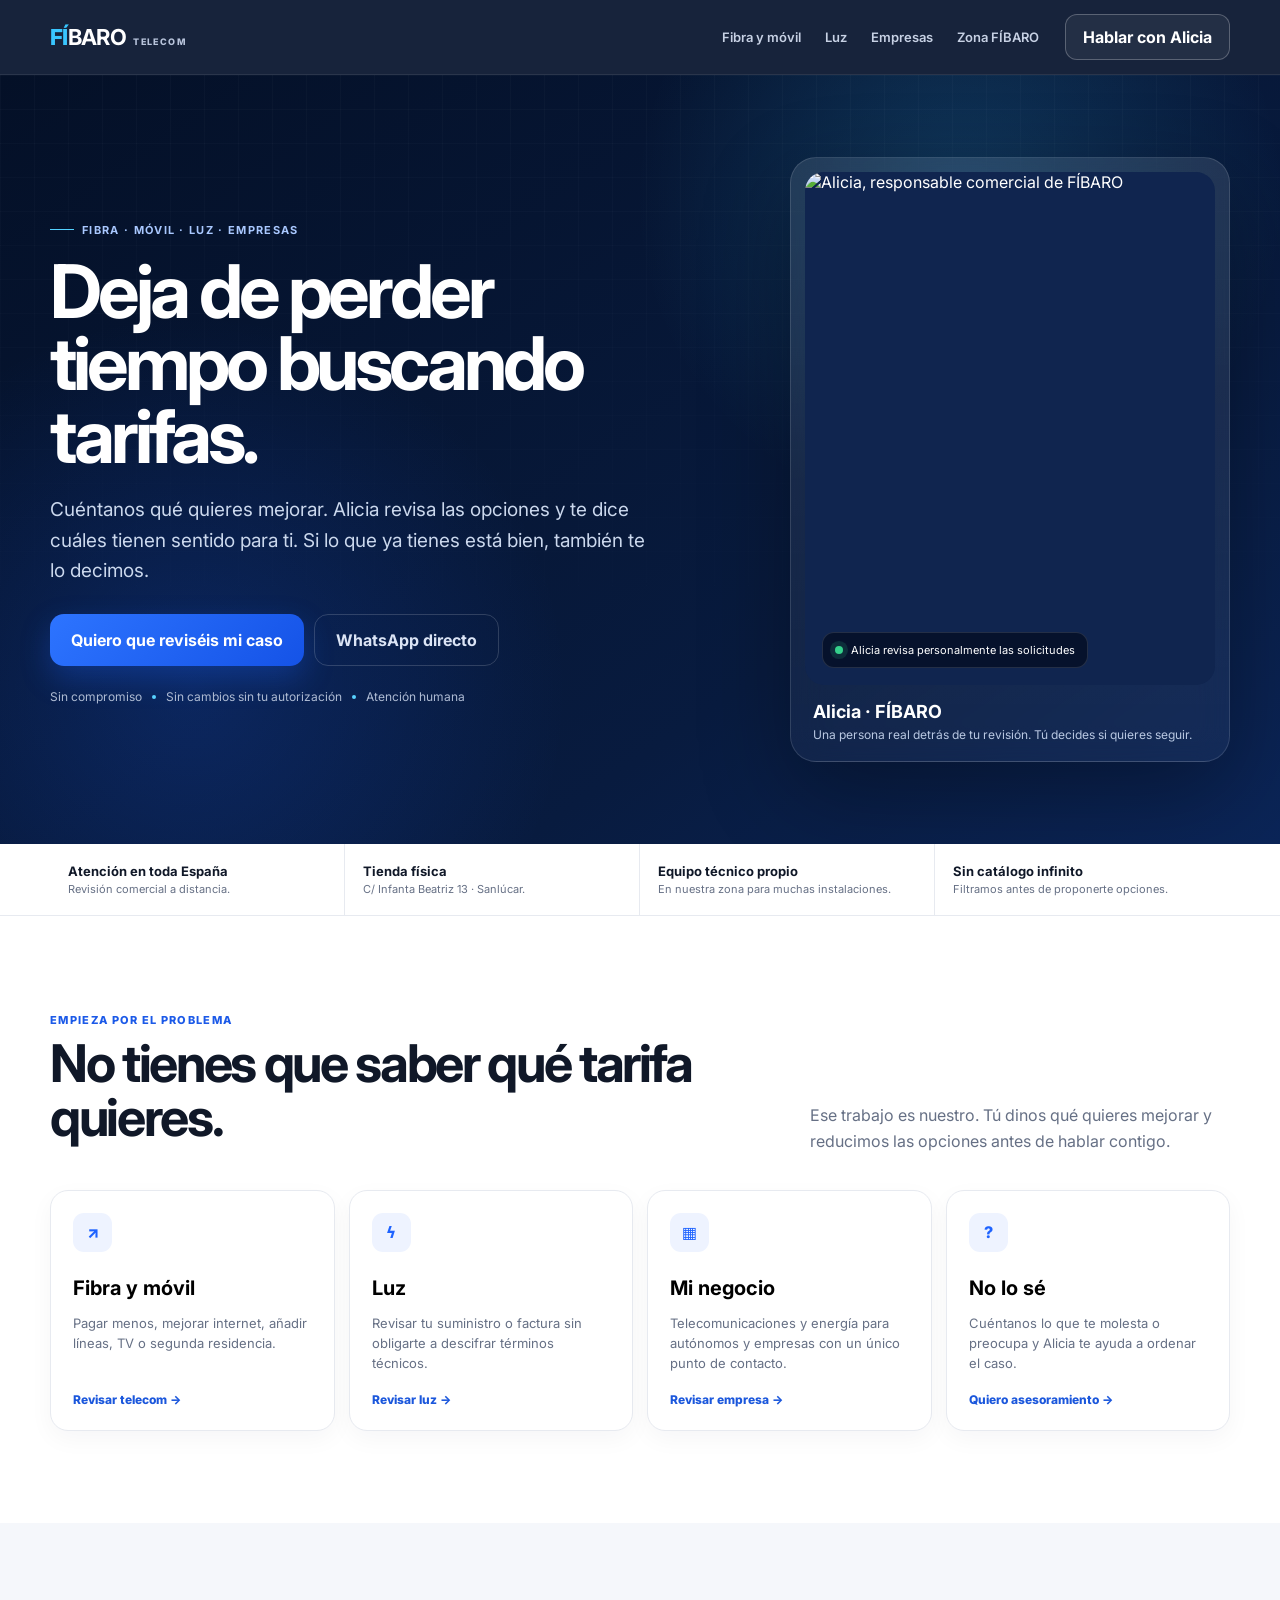
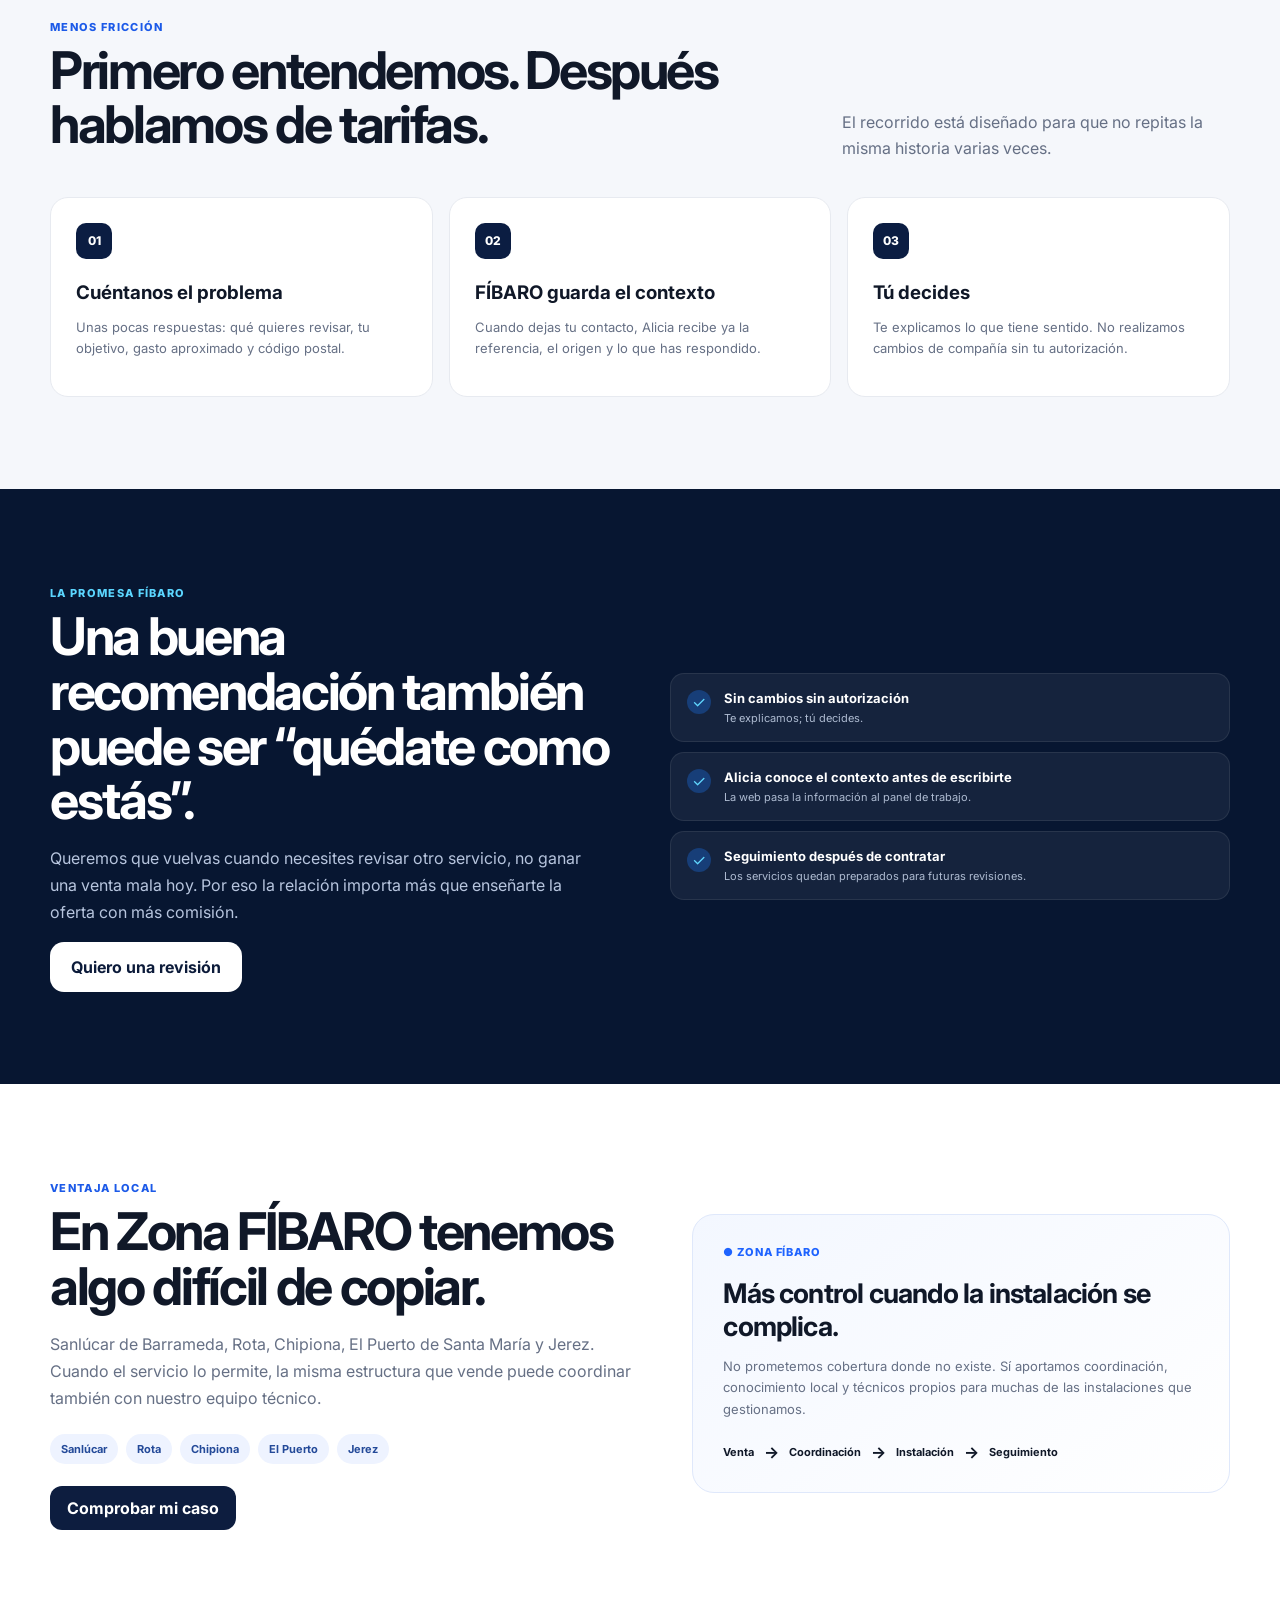
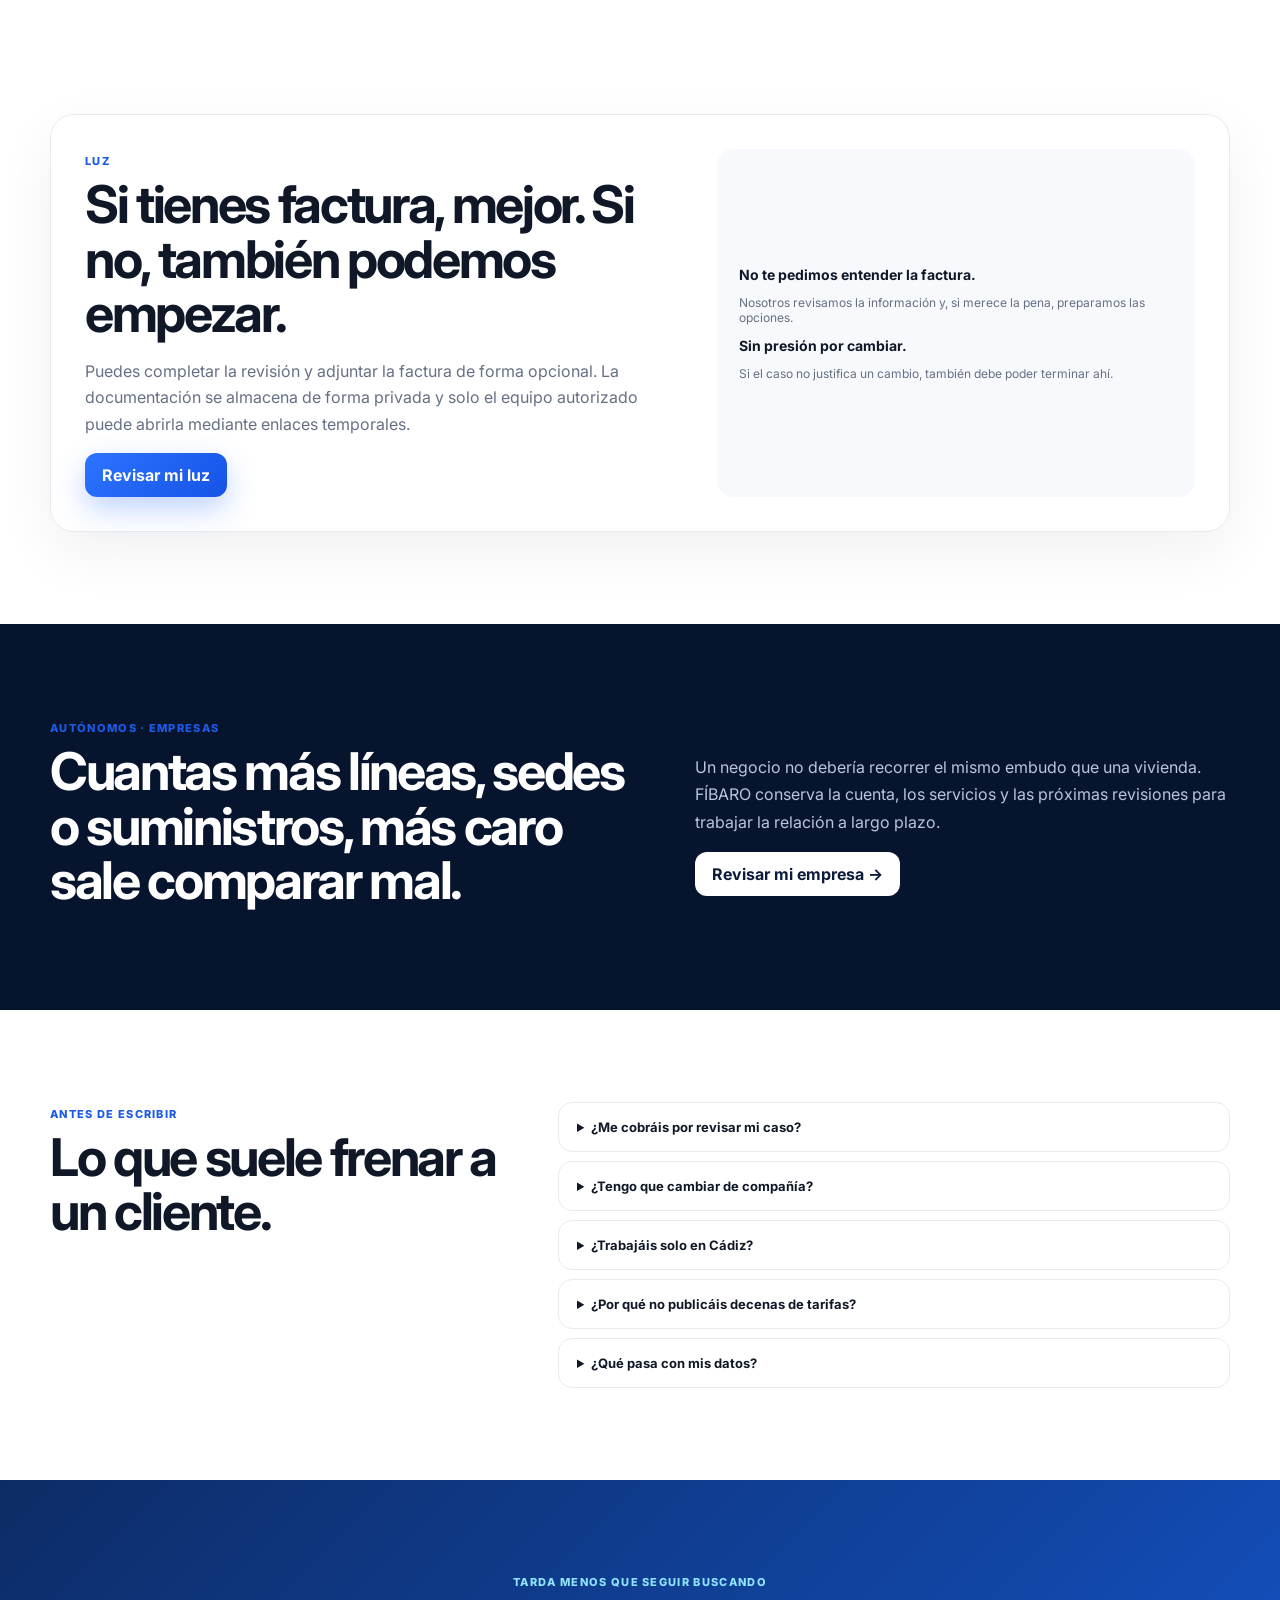
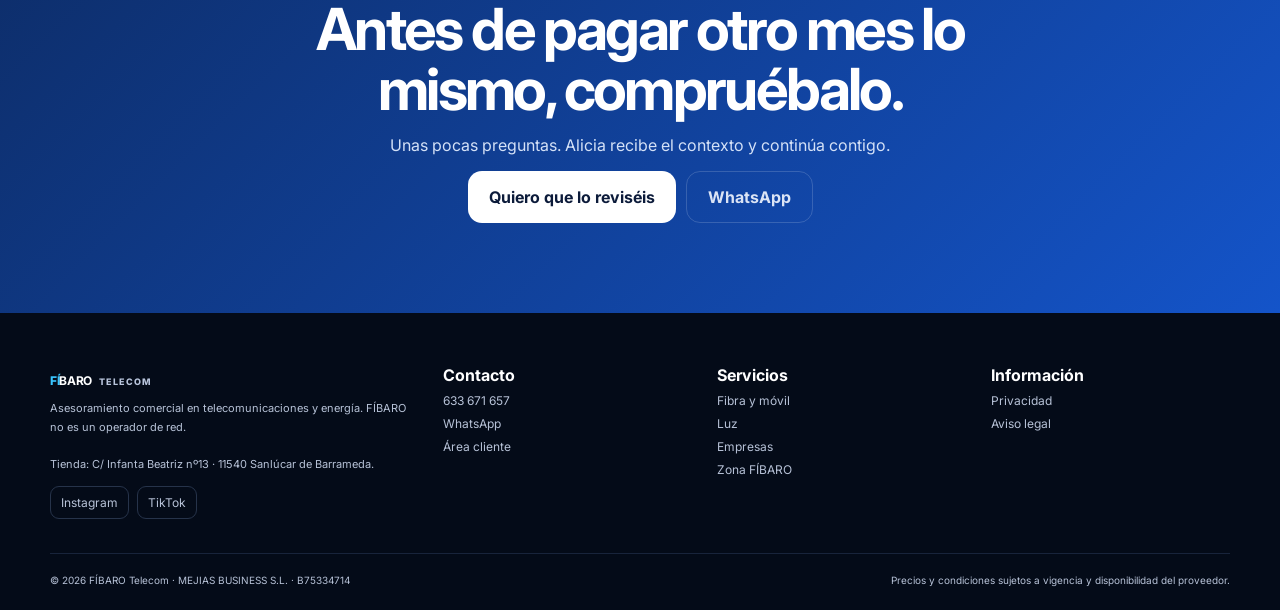
==== commit 58fc1ab0: "Launch final FIBARO conversion-first landing" ====
--- a/index.html
+++ b/index.html
@@ -1,26 +1,22 @@
 <!doctype html>
-<html lang="es"><head>
-<meta charset="utf-8"><meta name="viewport" content="width=device-width,initial-scale=1,viewport-fit=cover"><meta name="theme-color" content="#07111f">
-<meta name="description" content="FÍBARO revisa y gestiona contigo fibra, móvil, luz y gas. Atención personal de Alicia, tienda física y equipo técnico propio en nuestra zona.">
-<meta name="robots" content="noindex,nofollow"><title>Preview FÍBARO | Nueva experiencia</title>
-<link rel="stylesheet" href="/assets/styles.css?v=2"><link rel="stylesheet" href="/assets/brand-v2.css?v=2">
-</head><body class="brand-v2 route-home">
-<div class="scroll-meter"><span></span></div>
-<header class="nav" id="nav"><div class="nav-inner"><a href="/" aria-label="FÍBARO Telecomunicaciones"><img class="brand-logo" src="/assets/fibaro-logo-white.webp" alt="FÍBARO Telecomunicaciones"></a><nav class="nav-links" aria-label="Principal"><a href="/telecom">Telecom</a><a href="/energia">Luz y gas</a><a href="/empresas">Empresas</a><a href="/zona-fibaro">Zona FÍBARO</a></nav><a class="btn btn-sm btn-outline-light js-wa-direct" href="#">WhatsApp</a></div></header>
+<html lang="es"><head><meta charset="utf-8"><meta name="viewport" content="width=device-width,initial-scale=1,viewport-fit=cover"><meta name="theme-color" content="#06132d"><meta name="description" content="FÍBARO revisa fibra, móvil y luz para ayudarte a decidir sin perder tiempo comparando tarifas. Atención personal de Alicia y equipo técnico propio en Zona FÍBARO."><meta name="robots" content="index,follow,max-image-preview:large"><link rel="canonical" href="https://fibaroteleco.com/"><title>FÍBARO | Fibra, móvil y luz sin perder tiempo comparando</title><link rel="stylesheet" href="/assets/styles.css?v=2"></head>
+<body>
+<header class="nav"><div class="container nav-inner"><a class="wordmark" href="/" aria-label="FÍBARO"><span>FÍ</span><b>BARO</b><small>TELECOM</small></a><nav class="nav-links" aria-label="Principal"><a href="/telecom">Fibra y móvil</a><a href="/energia">Luz</a><a href="/empresas">Empresas</a><a href="/zona-fibaro">Zona FÍBARO</a></nav><a class="btn btn-outline-light js-wa-direct" href="#">Hablar con Alicia</a></div></header>
 <main>
-<section class="hero-v2"><div class="container hero-v2-grid"><div class="hero-copy-v2" data-reveal="left"><div class="eyebrow-v2"><i></i>Telecomunicaciones · Energía · Atención humana</div><h1>Tus tarifas,<br><em>bajo control.</em></h1><p class="lead">Deja de comparar compañías, condiciones y promociones por tu cuenta. Nos dices qué tienes y qué quieres mejorar; FÍBARO filtra lo importante y Alicia continúa contigo.</p><div class="hero-actions"><button class="btn btn-primary btn-lg" data-open-funnel>Quiero que Alicia lo revise</button><a class="btn btn-ghost btn-lg js-wa-bill" href="#">Enviar una factura</a></div><div class="trust-inline"><span>Sin compromiso</span><i></i><span>Tienda física</span><i></i><span>Tú decides si cambias</span></div></div>
-<div class="alicia-stage" aria-label="Alicia, atención FÍBARO"><div class="orbit-system" aria-hidden="true"><div class="orbit-ring"></div><div class="orbit-ring r2"></div><div class="orbit-ring r3"></div><i class="orbit-dot d1"></i><i class="orbit-dot d2"></i><i class="orbit-dot d3"></i><i class="orbit-dot d4"></i></div><span class="service-float f1">Fibra</span><span class="service-float f2">Móvil</span><span class="service-float f3">Luz</span><span class="service-float f4">Gas</span><div class="portrait-wrap"><div class="portrait-bg"><img class="alicia-photo" src="/assets/alicia.webp" alt="Alicia, atención FÍBARO"></div><div class="alicia-id"><b>Alicia</b><span>Atención FÍBARO · Sanlúcar</span></div></div></div></div></section>
-<section class="trust-ribbon"><div class="container"><div class="trust-proof"><b>Una persona real</b><small>Alicia revisa el caso y continúa contigo.</small></div><div class="trust-proof"><b>Si ya estás bien, te lo decimos</b><small>No necesitamos cambiar por cambiar.</small></div><div class="trust-proof"><b>Sin cambios sin autorización</b><small>Tú mantienes la decisión final.</small></div><div class="trust-proof"><b>Ventaja local</b><small>Equipo técnico propio en nuestra zona.</small></div></div></section>
-<section class="control-story" id="como-funciona"><div class="control-sticky"><div class="control-bg-word">CONTROL</div><div class="control-copy"><span class="kicker">Lo que cambia con FÍBARO</span><h2>Tú no necesitas<br>comparar 40 tarifas.</h2><p>Facturas, permanencias, precios, compañías, gigas, potencia… el problema no debería convertirse en tu hobby.</p></div><div class="control-core" aria-hidden="true"><div class="core-ring"></div><div class="core-ring c2"></div><div class="core-ring c3"></div><div class="core-disc"><div><b>FÍBARO</b><small>filtra · compara · explica</small></div></div></div><span class="chaos-token t1">Factura</span><span class="chaos-token t2">Permanencia</span><span class="chaos-token t3">Cobertura</span><span class="chaos-token t4">Precio</span><span class="chaos-token t5">Promoción</span><span class="chaos-token t6">Servicios</span><div class="story-caption"><b>Caos → claridad</b>La información entra. Lo irrelevante sale.</div></div></section>
-<section class="brand-section"><div class="container"><div class="brand-head" data-reveal><div><span class="kicker">Empieza por tu problema, no por una tarifa</span><h2>¿Qué quieres dejar de gestionar tú?</h2></div><p>No necesitas conocer el nombre de ningún plan. Selecciona qué quieres revisar y nosotros hacemos el filtro antes de enseñarte opciones.</p></div><div class="service-space"><article class="space-card" data-service="telecom" data-reveal="left"><div class="orbital-mark"></div><span class="num">01 · Telecom</span><h3>Fibra + móvil</h3><p>Pagar menos, mejorar internet, añadir líneas, revisar TV o resolver una instalación complicada.</p><span class="link">↗</span></article><article class="space-card" data-service="luz" data-reveal="right"><div class="orbital-mark"></div><span class="num">02 · Energía</span><h3>Luz</h3><p>Una factura suele darnos más información que veinte preguntas.</p><span class="link">↗</span></article><article class="space-card" data-service="gas" data-reveal="left"><div class="orbital-mark"></div><span class="num">03 · Energía</span><h3>Gas</h3><p>Revisamos el suministro y las condiciones sin obligarte a descifrar términos técnicos.</p><span class="link">↗</span></article><article class="space-card" data-service="empresa" data-reveal="right"><div class="orbital-mark"></div><span class="num">04 · Negocio</span><h3>Empresa</h3><p>Fibra, líneas, luz y gas en un único punto de contacto para autónomos y empresas.</p><span class="link">↗</span></article></div></div></section>
-<section class="human-section"><div class="container human-grid"><div class="human-photo-shell" data-reveal="left"><img src="/assets/alicia.webp" alt="Alicia de FÍBARO"><div class="human-badge"><b>Alicia · FÍBARO</b><small>Una misma persona para entender tu caso.</small></div></div><div class="human-copy" data-reveal="right"><span class="kicker">Tecnología para ordenar. Personas para decidir.</span><h2>No vas a terminar hablando con un call center distinto cada vez.</h2><p>La web recoge el contexto para ahorrarte preguntas. Después entra una persona real. Alicia revisa el caso, te explica las alternativas y continúa contigo si decides contratar.</p><div class="human-promise"><div class="promise-row"><span>01</span><div><b>Si lo que tienes ya está bien, te lo decimos.</b><small>Una venta mala destruye más confianza de la que genera.</small></div></div><div class="promise-row"><span>02</span><div><b>No se cambia nada sin tu aprobación.</b><small>FÍBARO asesora y tramita; tú decides.</small></div></div><div class="promise-row"><span>03</span><div><b>No desaparecemos al solicitar el alta.</b><small>Seguimos contigo durante el proceso.</small></div></div></div><div class="hero-actions"><button class="btn btn-primary btn-lg" data-open-funnel>Quiero que Alicia lo revise</button></div></div></div></section>
-<section class="zone-section"><div class="container zone-grid"><div class="zone-copy" data-reveal="left"><span class="kicker">Una ventaja que un comparador nacional no puede copiar</span><h2>Zona FÍBARO.</h2><p>En Sanlúcar, Rota, Chipiona, El Puerto y Jerez contamos además con equipo técnico propio para las instalaciones que gestionamos. Eso nos da más control cuando la parte técnica se complica.</p><div class="city-pills"><span>Sanlúcar</span><span>Rota</span><span>Chipiona</span><span>El Puerto</span><span>Jerez</span></div><button class="btn btn-dark" data-open-funnel>Comprobar mi caso</button></div><div class="zone-map-v2" data-reveal="right"><div class="map-line"></div><div class="map-line l2"></div><div class="map-line l3"></div><div class="zone-hub">FÍBARO</div><span class="city-node n1">Sanlúcar</span><span class="city-node n2">Jerez</span><span class="city-node n3">Rota</span><span class="city-node n4">El Puerto</span><span class="city-node n5">Chipiona</span></div></div></section>
-<section class="bill-section"><div class="container bill-grid"><div class="bill-object" data-reveal="left"><div class="bill-sheet"><div class="bill-logo">TU FACTURA</div><div class="bill-bar"></div><div class="bill-bar short"></div><div class="bill-amount">72,84 €</div><small>Ejemplo visual · no es una oferta</small><div class="bill-line"></div><div class="bill-bar"></div><div class="bill-bar short"></div></div><span class="bill-chip c1">¿Qué estás pagando?</span><span class="bill-chip c2">¿Qué necesitas?</span><span class="bill-chip c3">¿Tiene sentido cambiar?</span></div><div class="bill-copy" data-reveal="right"><span class="kicker">La ruta más fácil</span><h2>Una factura nos cuenta casi todo.</h2><p>En telecom o energía, si no quieres responder preguntas, envíanos la factura. Alicia puede usarla para entender lo que tienes y decirte si merece la pena revisar alternativas.</p><a class="btn btn-dark btn-lg js-wa-bill" href="#">Enviar factura por WhatsApp</a></div></div></section>
-<section class="brand-faq"><div class="container faq-wrap"><div data-reveal="left"><span class="section-kicker">Antes de escribir</span><h2>Sin trucos.</h2></div><div class="faq-list" data-reveal="right"><details><summary>¿Me vais a cobrar por revisar mi caso?</summary><p>No por la revisión comercial inicial. Si algún servicio adicional tuviera coste, se explicaría antes de contratarlo.</p></details><details><summary>¿Tengo que cambiar de compañía?</summary><p>No. Te enseñamos opciones y tú decides. No hacemos cambios sin tu autorización.</p></details><details><summary>¿Trabajáis solo en Sanlúcar?</summary><p>No. La atención comercial puede hacerse para clientes de toda España. La ventaja de equipo técnico propio se concentra en nuestra zona.</p></details><details><summary>¿Por qué no publicáis cien tarifas?</summary><p>Porque cambian y porque “mejor” depende de cada caso. Preferimos filtrar antes de marearte.</p></details></div></div></section>
-<section class="brand-final"><div class="container inner" data-reveal><h2>Deja de buscar.<br>Empieza a tenerlo controlado.</h2><p>Cuatro preguntas. Alicia recibe el contexto y continúa contigo.</p><div class="hero-actions"><button class="btn btn-primary btn-lg" data-open-funnel>Quiero que Alicia lo revise</button><a class="btn btn-ghost btn-lg js-wa-direct" href="#">WhatsApp</a></div></div></section>
+<section class="hero"><div class="container hero-inner"><div><div class="eyebrow"><i></i><strong id="route-eyebrow">Fibra · Móvil · Luz · Empresas</strong></div><h1 id="route-title">Deja de perder tiempo buscando tarifas.</h1><p class="hero-lead" id="route-subtitle">Cuéntanos qué quieres mejorar. Alicia revisa las opciones y te dice cuáles tienen sentido para ti. Si lo que ya tienes está bien, también te lo decimos.</p><div class="hero-actions"><button class="btn btn-primary btn-lg" id="route-primary" data-open-funnel>Quiero que reviséis mi caso</button><a class="btn btn-ghost btn-lg js-wa-direct" href="#">WhatsApp directo</a></div><div class="trust-inline"><span>Sin compromiso</span><i></i><span>Sin cambios sin tu autorización</span><i></i><span>Atención humana</span></div></div>
+<aside class="alicia-card" aria-label="Alicia, responsable comercial de FÍBARO"><div class="alicia-photo-wrap"><img id="alicia-photo" class="alicia-photo" alt="Alicia, responsable comercial de FÍBARO"><div class="alicia-status"><span class="pulse"></span> Alicia revisa personalmente las solicitudes</div></div><div class="alicia-caption"><b>Alicia · FÍBARO</b><span>Una persona real detrás de tu revisión. Tú decides si quieres seguir.</span></div></aside></div></section>
+<section class="proofbar"><div class="container proofbar-inner"><div class="proofitem"><b>Atención en toda España</b><span>Revisión comercial a distancia.</span></div><div class="proofitem"><b>Tienda física</b><span>C/ Infanta Beatriz 13 · Sanlúcar.</span></div><div class="proofitem"><b>Equipo técnico propio</b><span>En nuestra zona para muchas instalaciones.</span></div><div class="proofitem"><b>Sin catálogo infinito</b><span>Filtramos antes de proponerte opciones.</span></div></div></section>
+<section class="section" id="servicios"><div class="container"><div class="section-head"><div><span class="section-kicker">Empieza por el problema</span><h2>No tienes que saber qué tarifa quieres.</h2></div><p>Ese trabajo es nuestro. Tú dinos qué quieres mejorar y reducimos las opciones antes de hablar contigo.</p></div><div class="intent-grid"><button class="intent-card" data-service="telecom"><div class="intent-icon">↗</div><h3>Fibra y móvil</h3><p>Pagar menos, mejorar internet, añadir líneas, TV o segunda residencia.</p><span>Revisar telecom →</span></button><button class="intent-card" data-service="luz"><div class="intent-icon">ϟ</div><h3>Luz</h3><p>Revisar tu suministro o factura sin obligarte a descifrar términos técnicos.</p><span>Revisar luz →</span></button><button class="intent-card" data-service="empresa"><div class="intent-icon">▦</div><h3>Mi negocio</h3><p>Telecomunicaciones y energía para autónomos y empresas con un único punto de contacto.</p><span>Revisar empresa →</span></button><button class="intent-card" data-service="ayuda"><div class="intent-icon">?</div><h3>No lo sé</h3><p>Cuéntanos lo que te molesta o preocupa y Alicia te ayuda a ordenar el caso.</p><span>Quiero asesoramiento →</span></button></div></div></section>
+<section class="section how"><div class="container"><div class="section-head"><div><span class="section-kicker">Menos fricción</span><h2>Primero entendemos. Después hablamos de tarifas.</h2></div><p>El recorrido está diseñado para que no repitas la misma historia varias veces.</p></div><div class="steps"><article class="step"><n>01</n><h3>Cuéntanos el problema</h3><p>Unas pocas respuestas: qué quieres revisar, tu objetivo, gasto aproximado y código postal.</p></article><article class="step"><n>02</n><h3>FÍBARO guarda el contexto</h3><p>Cuando dejas tu contacto, Alicia recibe ya la referencia, el origen y lo que has respondido.</p></article><article class="step"><n>03</n><h3>Tú decides</h3><p>Te explicamos lo que tiene sentido. No realizamos cambios de compañía sin tu autorización.</p></article></div></div></section>
+<section class="section promise"><div class="container promise-grid"><div><span class="section-kicker">La promesa FÍBARO</span><h2>Una buena recomendación también puede ser “quédate como estás”.</h2><p>Queremos que vuelvas cuando necesites revisar otro servicio, no ganar una venta mala hoy. Por eso la relación importa más que enseñarte la oferta con más comisión.</p><button class="btn btn-white btn-lg" data-open-funnel>Quiero una revisión</button></div><div class="principles"><div class="principle"><div class="tick">✓</div><div><strong>Sin cambios sin autorización</strong><span>Te explicamos; tú decides.</span></div></div><div class="principle"><div class="tick">✓</div><div><strong>Alicia conoce el contexto antes de escribirte</strong><span>La web pasa la información al panel de trabajo.</span></div></div><div class="principle"><div class="tick">✓</div><div><strong>Seguimiento después de contratar</strong><span>Los servicios quedan preparados para futuras revisiones.</span></div></div></div></div></section>
+<section class="section"><div class="container local-wrap"><div><span class="section-kicker">Ventaja local</span><h2>En Zona FÍBARO tenemos algo difícil de copiar.</h2><p style="color:#667085;line-height:1.7">Sanlúcar de Barrameda, Rota, Chipiona, El Puerto de Santa María y Jerez. Cuando el servicio lo permite, la misma estructura que vende puede coordinar también con nuestro equipo técnico.</p><div class="city-pills"><span>Sanlúcar</span><span>Rota</span><span>Chipiona</span><span>El Puerto</span><span>Jerez</span></div><button class="btn btn-dark" data-open-funnel>Comprobar mi caso</button></div><div class="local-panel"><div class="local-status">● ZONA FÍBARO</div><h3>Más control cuando la instalación se complica.</h3><p>No prometemos cobertura donde no existe. Sí aportamos coordinación, conocimiento local y técnicos propios para muchas de las instalaciones que gestionamos.</p><div class="local-meta"><span>Venta</span><b>→</b><span>Coordinación</span><b>→</b><span>Instalación</span><b>→</b><span>Seguimiento</span></div></div></div></section>
+<section class="section" id="luz"><div class="container"><div class="energy-card"><div><span class="section-kicker">Luz</span><h2>Si tienes factura, mejor. Si no, también podemos empezar.</h2><p>Puedes completar la revisión y adjuntar la factura de forma opcional. La documentación se almacena de forma privada y solo el equipo autorizado puede abrirla mediante enlaces temporales.</p><button class="btn btn-primary" data-service="luz">Revisar mi luz</button></div><div class="energy-side"><b>No te pedimos entender la factura.</b><span>Nosotros revisamos la información y, si merece la pena, preparamos las opciones.</span><b>Sin presión por cambiar.</b><span>Si el caso no justifica un cambio, también debe poder terminar ahí.</span></div></div></div></section>
+<section class="section business"><div class="container business-grid"><div><span class="section-kicker">Autónomos · Empresas</span><h2>Cuantas más líneas, sedes o suministros, más caro sale comparar mal.</h2></div><div><p>Un negocio no debería recorrer el mismo embudo que una vivienda. FÍBARO conserva la cuenta, los servicios y las próximas revisiones para trabajar la relación a largo plazo.</p><button class="btn btn-white" data-service="empresa">Revisar mi empresa →</button></div></div></section>
+<section class="section"><div class="container faq-wrap"><div><span class="section-kicker">Antes de escribir</span><h2>Lo que suele frenar a un cliente.</h2></div><div class="faq-list"><details><summary>¿Me cobráis por revisar mi caso?</summary><p>No por la revisión comercial inicial. Si existiera algún servicio adicional con coste, se explicaría antes de contratarlo.</p></details><details><summary>¿Tengo que cambiar de compañía?</summary><p>No. Te enseñamos opciones cuando tienen sentido y tú decides. No hacemos cambios sin autorización.</p></details><details><summary>¿Trabajáis solo en Cádiz?</summary><p>No. La atención comercial puede hacerse para clientes de toda España. En Zona FÍBARO tenemos además la ventaja de nuestro equipo técnico propio.</p></details><details><summary>¿Por qué no publicáis decenas de tarifas?</summary><p>Porque cambian y porque una oferta útil depende del caso. Preferimos filtrar el catálogo interno y mostrarte solo lo relevante.</p></details><details><summary>¿Qué pasa con mis datos?</summary><p>Se utilizan para atender y hacer seguimiento de la solicitud. La documentación privada no se publica y el acceso interno está restringido.</p></details></div></div></section>
+<section class="final-cta"><div class="container final-inner"><span class="section-kicker" style="color:#8fe4ff">Tarda menos que seguir buscando</span><h2>Antes de pagar otro mes lo mismo, compruébalo.</h2><p>Unas pocas preguntas. Alicia recibe el contexto y continúa contigo.</p><div class="hero-actions center"><button class="btn btn-white btn-lg" data-open-funnel>Quiero que lo reviséis</button><a class="btn btn-ghost btn-lg js-wa-direct" href="#">WhatsApp</a></div></div></section>
 </main>
-<footer class="footer"><div class="container footer-grid"><div><img class="footer-mark-img" src="/assets/fibaro-logo-white.webp" alt="FÍBARO Telecomunicaciones"><p>Asesoramiento comercial en telecomunicaciones y energía. FÍBARO no es un operador de red.<br><br>Tienda: C/ Infanta Beatriz nº13 · 11540 Sanlúcar de Barrameda.</p></div><div><b>Contacto</b><a href="tel:+34633671657">633 671 657</a><a class="js-wa-direct" href="#">WhatsApp</a><a href="https://instagram.com/fibaroteleco" target="_blank" rel="noopener">Instagram @fibaroteleco</a></div><div><b>Servicios</b><a href="/telecom">Telecom</a><a href="/energia">Luz y gas</a><a href="/empresas">Empresas</a><a href="/zona-fibaro">Zona FÍBARO</a></div><div><b>Información</b><a href="/privacidad">Privacidad</a><a href="/aviso-legal">Aviso legal</a></div></div><div class="container footer-bottom"><span>© 2026 FÍBARO Telecom · MEJIAS BUSINESS S.L. · B75334714</span><span>Precios y condiciones sujetos a vigencia y disponibilidad del proveedor.</span></div></footer>
-<div class="mobile-bar"><a class="mobile-wa js-wa-direct" href="#">WhatsApp</a><button class="mobile-main" data-open-funnel>Que Alicia lo revise</button></div>
-<div class="modal" id="funnel-modal" aria-hidden="true"><div class="modal-backdrop" data-close-funnel></div><section class="funnel" role="dialog" aria-modal="true" aria-labelledby="funnel-title"><div class="funnel-top"><div><span class="funnel-brand">FÍBARO</span><small id="step-label">Paso 1</small></div><button class="modal-close" data-close-funnel aria-label="Cerrar">×</button></div><div class="progress"><span id="progress-bar"></span></div><div id="funnel-stage" class="funnel-stage"></div><div class="funnel-foot"><span>Sin compromiso</span><span>•</span><span>Tú eliges si quieres cambiar</span></div></section></div>
-<script src="/config.js"></script><script src="/assets/app.js?v=2"></script><script src="/assets/brand-v2.js?v=2"></script>
-</body></html>+<footer class="footer"><div class="container footer-grid"><div><a class="wordmark" href="/"><span>FÍ</span><b>BARO</b><small>TELECOM</small></a><p>Asesoramiento comercial en telecomunicaciones y energía. FÍBARO no es un operador de red.<br><br>Tienda: C/ Infanta Beatriz nº13 · 11540 Sanlúcar de Barrameda.</p><div class="social-row"><a class="js-instagram" target="_blank" rel="noopener">Instagram</a><a class="js-tiktok" target="_blank" rel="noopener">TikTok</a></div></div><div><b>Contacto</b><a href="tel:+34633671657" class="js-call">633 671 657</a><a class="js-wa-direct">WhatsApp</a><a href="https://fibaro-panel-v1.vercel.app/login">Área cliente</a></div><div><b>Servicios</b><a href="/telecom">Fibra y móvil</a><a href="/energia">Luz</a><a href="/empresas">Empresas</a><a href="/zona-fibaro">Zona FÍBARO</a></div><div><b>Información</b><a href="/privacidad">Privacidad</a><a href="/aviso-legal">Aviso legal</a></div></div><div class="container footer-bottom"><span>© 2026 FÍBARO Telecom · MEJIAS BUSINESS S.L. · B75334714</span><span>Precios y condiciones sujetos a vigencia y disponibilidad del proveedor.</span></div></footer>
+<div class="mobile-bar"><a class="mobile-wa js-wa-direct">WhatsApp</a><button class="mobile-main" data-open-funnel>Que lo revisen</button></div>
+<div class="modal" id="funnel-modal" aria-hidden="true"><div class="modal-backdrop" data-close-funnel></div><section class="funnel" role="dialog" aria-modal="true" aria-labelledby="funnel-title"><div class="funnel-top"><div><span class="funnel-brand">FÍBARO</span><small id="step-label">Paso 1</small></div><button class="modal-close" data-close-funnel aria-label="Cerrar">×</button></div><div class="progress"><span id="progress-bar"></span></div><div id="funnel-stage" class="funnel-stage"></div><div class="funnel-foot"><span>Sin compromiso</span><span>•</span><span>Sin cambios sin autorización</span></div></section></div>
+<script src="/assets/alicia-data-1.js"></script><script src="/config.js"></script><script src="/assets/app.js?v=2"></script>
+</body></html>
--- a/assets/styles.css
+++ b/assets/styles.css
@@ -1 +1,5 @@
-:root{--ink:#07111f;--ink2:#0b1728;--ink3:#101e31;--paper:#f6f7f9;--white:#fff;--muted:#69778a;--line:rgba(7,17,31,.1);--lineDark:rgba(255,255,255,.1);--blue:#2f6df6;--blue2:#5b8cff;--cyan:#37c8d8;--lime:#a7f3d0;--shadow:0 30px 80px rgba(1,10,25,.16);--font:"Segoe UI Variable","Aptos",system-ui,-apple-system,BlinkMacSystemFont,"Segoe UI",sans-serif}*{box-sizing:border-box}html{scroll-behavior:smooth;background:var(--ink)}body{margin:0;background:var(--paper);color:var(--ink);font-family:var(--font);-webkit-font-smoothing:antialiased;overflow-x:hidden}button,a,input{font:inherit}button{border:0}.container{width:min(1200px,calc(100% - 42px));margin:auto}.section{padding:118px 0}h1,h2,h3,p{margin-top:0}.scroll-meter{position:fixed;z-index:200;top:0;left:0;right:0;height:2px;background:transparent}.scroll-meter span{display:block;width:0;height:100%;background:linear-gradient(90deg,var(--blue),var(--cyan));box-shadow:0 0 14px rgba(55,200,216,.45)}.nav{position:fixed;z-index:120;top:0;left:0;right:0;transition:.3s}.nav.scrolled{background:rgba(7,17,31,.78);backdrop-filter:blur(22px) saturate(1.25);border-bottom:1px solid rgba(255,255,255,.08)}.nav-inner{height:80px;width:min(1320px,calc(100% - 48px));margin:auto;display:flex;align-items:center;justify-content:space-between;gap:26px}.wordmark{display:inline-flex;align-items:baseline;color:white;text-decoration:none;font-weight:860;letter-spacing:-.055em;font-size:1.42rem}.wordmark b{color:var(--cyan)}.wordmark small{font-size:.43rem;letter-spacing:.18em;margin-left:8px;color:rgba(255,255,255,.42)}.nav-links{display:flex;gap:31px}.nav-links a{color:rgba(255,255,255,.64);text-decoration:none;font-weight:650;font-size:.82rem;transition:.2s}.nav-links a:hover{color:#fff}.btn{display:inline-flex;align-items:center;justify-content:center;gap:12px;border-radius:999px;text-decoration:none;cursor:pointer;font-weight:760;letter-spacing:-.01em;position:relative;overflow:hidden;isolation:isolate;transform:translateZ(0);transition:box-shadow .25s,background .25s,color .25s,border-color .25s}.btn:before{content:"";position:absolute;inset:0;background:linear-gradient(110deg,transparent 25%,rgba(255,255,255,.2),transparent 75%);transform:translateX(-140%);transition:transform .55s;z-index:-1}.btn:hover:before{transform:translateX(140%)}.btn i{font-style:normal;transition:transform .2s}.btn:hover i{transform:translateX(3px)}.btn-xl{padding:18px 27px;font-size:.93rem}.btn-compact{padding:11px 17px;font-size:.78rem}.btn-primary{background:#fff;color:var(--ink);box-shadow:0 15px 45px rgba(255,255,255,.14)}.btn-primary:hover{box-shadow:0 18px 56px rgba(255,255,255,.21)}.btn-secondary{background:rgba(255,255,255,.07);color:#fff;border:1px solid rgba(255,255,255,.15)}.btn-secondary:hover,.btn-ghost-light:hover{background:rgba(255,255,255,.12)}.btn-ghost-light{color:#fff;border:1px solid rgba(255,255,255,.18);background:rgba(255,255,255,.04)}.btn-white{background:#fff;color:var(--ink)}.btn-dark{background:var(--ink);color:#fff}.btn-outline-white{border:1px solid rgba(255,255,255,.26);color:#fff;background:rgba(255,255,255,.04)}.magnetic{will-change:transform}.hero-premium{min-height:920px;height:100svh;max-height:1080px;background:linear-gradient(180deg,#06101d 0%,#081522 58%,#091624 100%);color:#fff;position:relative;overflow:hidden;display:flex;align-items:center;padding:94px 0 42px}.ambient-grid{position:absolute;inset:-20%;background-image:linear-gradient(rgba(119,160,255,.06) 1px,transparent 1px),linear-gradient(90deg,rgba(119,160,255,.06) 1px,transparent 1px);background-size:62px 62px;transform:perspective(700px) rotateX(64deg) translateY(45%);transform-origin:center;mask-image:linear-gradient(to top,#000 0%,transparent 72%)}.ambient-orb{position:absolute;border-radius:50%;filter:blur(4px);pointer-events:none}.ambient-orb-a{width:720px;height:720px;right:-150px;top:-150px;background:radial-gradient(circle,rgba(47,109,246,.18),transparent 67%)}.ambient-orb-b{width:500px;height:500px;left:-180px;bottom:-180px;background:radial-gradient(circle,rgba(55,200,216,.1),transparent 68%)}.hero-premium-grid{position:relative;z-index:2;display:grid;grid-template-columns:minmax(0,1fr) minmax(470px,.82fr);gap:70px;align-items:center}.signal-pill{display:inline-flex;align-items:center;gap:8px;border:1px solid rgba(255,255,255,.12);background:rgba(255,255,255,.045);border-radius:999px;padding:7px 12px;color:rgba(255,255,255,.58);font-size:.68rem;letter-spacing:.03em;margin-bottom:24px}.signal-pill b{color:#fff}.live-dot,.pulse-dot{width:7px;height:7px;border-radius:50%;background:#50e3b2;box-shadow:0 0 0 6px rgba(80,227,178,.08),0 0 18px rgba(80,227,178,.42);display:inline-block}.hero-message h1{font-size:clamp(3.7rem,6.25vw,6.25rem);line-height:.98;letter-spacing:-.068em;margin-bottom:25px;max-width:790px;font-weight:800}.hero-message h1 span{color:rgba(255,255,255,.42);font-weight:710}.hero-lead{font-size:clamp(1rem,1.45vw,1.15rem);line-height:1.76;color:rgba(255,255,255,.6);max-width:700px;margin-bottom:30px}.hero-actions{display:flex;gap:12px;flex-wrap:wrap}.hero-actions.center{justify-content:center}.trust-strip{display:flex;gap:18px;flex-wrap:wrap;margin-top:30px;color:rgba(255,255,255,.44);font-size:.69rem}.trust-strip span{display:flex;gap:7px;align-items:center}.trust-strip b{color:#90a7c5;font-size:.62rem}.control-scene-wrap{perspective:1500px}.control-scene{height:570px;position:relative;transform-style:preserve-3d;will-change:transform;transition:transform .15s linear}.scene-halo{position:absolute;inset:10% 8%;border-radius:50%;background:radial-gradient(circle,rgba(47,109,246,.13),transparent 58%);filter:blur(6px);transform:translateZ(-70px)}.orbit{position:absolute;left:50%;top:50%;border:1px solid rgba(128,164,255,.22);border-radius:50%;transform-style:preserve-3d}.orbit:after{content:"";position:absolute;left:50%;top:-4px;width:8px;height:8px;border-radius:50%;background:#7aa4ff;box-shadow:0 0 18px rgba(122,164,255,.7)}.orbit-1{width:390px;height:390px;margin:-195px;transform:rotateX(68deg) rotateZ(16deg)}.orbit-2{width:490px;height:260px;margin:-130px -245px;transform:rotateX(59deg) rotateZ(-24deg)}.orbit-3{width:320px;height:490px;margin:-245px -160px;transform:rotateY(68deg) rotateZ(8deg)}.control-core{position:absolute;left:50%;top:50%;width:220px;height:220px;margin:-110px;transform-style:preserve-3d;transform:translateZ(52px)}.core-ring{position:absolute;inset:-25px;border:1px solid rgba(255,255,255,.13);border-radius:50%;box-shadow:inset 0 0 50px rgba(77,130,255,.07),0 0 60px rgba(47,109,246,.06);animation:corePulse 5s ease-in-out infinite}.core-face{position:absolute;inset:0;border-radius:50%;display:flex;flex-direction:column;align-items:center;justify-content:center;background:radial-gradient(circle at 38% 28%,#1d3554,#0b1728 68%);border:1px solid rgba(255,255,255,.17);box-shadow:0 35px 70px rgba(0,0,0,.32),inset 0 1px rgba(255,255,255,.1);text-align:center}.core-face small{font-size:.54rem;letter-spacing:.16em;color:#8aa1c1}.core-face strong{font-size:2rem;letter-spacing:-.06em;margin:5px 0 3px}.core-face span{font-size:.65rem;color:rgba(255,255,255,.45)}.service-node{position:absolute;width:104px;height:104px;border-radius:22px;padding:16px;background:rgba(11,24,42,.84);border:1px solid rgba(255,255,255,.15);box-shadow:0 24px 50px rgba(0,0,0,.26);backdrop-filter:blur(12px);display:flex;flex-direction:column;justify-content:center;transform-style:preserve-3d}.service-node i{font-style:normal;color:#86aaff;font-size:1.25rem}.service-node span{font-weight:780;font-size:.86rem;margin:4px 0 1px}.service-node small{font-size:.58rem;color:rgba(255,255,255,.38)}.node-fibra{left:6%;top:17%;transform:translateZ(90px) rotate(-7deg)}.node-movil{right:2%;top:21%;transform:translateZ(38px) rotate(8deg)}.node-luz{left:12%;bottom:13%;transform:translateZ(18px) rotate(6deg)}.node-gas{right:8%;bottom:13%;transform:translateZ(80px) rotate(-5deg)}.float-chip{position:absolute;display:flex;align-items:center;gap:10px;background:rgba(255,255,255,.93);color:var(--ink);border-radius:14px;padding:10px 12px;box-shadow:0 18px 45px rgba(0,0,0,.24);font-size:.66rem}.float-chip b{display:block;font-size:.7rem}.float-chip small{color:#718096;font-size:.57rem}.avatar-dot{width:27px;height:27px;border-radius:50%;display:grid;place-items:center;background:var(--ink);color:#fff;font-weight:800}.chip-human{left:1%;top:47%;transform:translateZ(140px)}.chip-zone{right:-4%;top:47%;transform:translateZ(120px)}.chip-zone>span{margin:0 3px}.chip-choice{left:36%;bottom:3%;transform:translateZ(130px)}.scene-caption{text-align:center;color:rgba(255,255,255,.35);font-size:.65rem;line-height:1.55;max-width:480px;margin:5px auto 0}.scene-caption b{color:rgba(255,255,255,.7)}.hero-scroll-cue{position:absolute;z-index:3;left:50%;bottom:24px;transform:translateX(-50%);display:flex;flex-direction:column;align-items:center;gap:8px;color:rgba(255,255,255,.28);font-size:.52rem;letter-spacing:.16em}.hero-scroll-cue span{width:1px;height:30px;background:linear-gradient(to bottom,rgba(255,255,255,.55),transparent);animation:scrollCue 2s ease-in-out infinite}.credibility-band{background:#fff;border-bottom:1px solid var(--line)}.credibility-grid{min-height:112px;display:grid;grid-template-columns:repeat(4,1fr);align-items:center}.credibility-grid>div{display:flex;gap:12px;align-items:center;padding:20px 25px;border-right:1px solid var(--line)}.credibility-grid>div:first-child{padding-left:0}.credibility-grid>div:last-child{border-right:0}.cred-icon{width:32px;height:32px;border-radius:10px;display:grid;place-items:center;background:#eef3ff;color:#346bd6;font-weight:800}.credibility-grid p{margin:0}.credibility-grid b{display:block;font-size:.76rem}.credibility-grid small{display:block;color:#8b97a8;font-size:.63rem;margin-top:3px;line-height:1.35}.section-heading{max-width:830px;margin-bottom:56px}.overline{display:block;color:#336adb;font-size:.64rem;font-weight:850;letter-spacing:.15em;margin-bottom:14px}.overline.light{color:#8eb1ff}.section-heading h2,.handoff-copy h2,.human-copy h2,.zone-copy h2,.bill-copy h2,.final-premium h2{font-size:clamp(2.5rem,4.7vw,4.6rem);letter-spacing:-.055em;line-height:1.03;margin-bottom:22px}.section-heading p,.human-copy>p,.zone-copy>p,.bill-copy>p{color:var(--muted);line-height:1.78;font-size:1rem;max-width:680px}.service-universe{background:linear-gradient(#f7f8fa,#f1f4f8)}.service-cards{display:grid;grid-template-columns:repeat(4,1fr);gap:15px;perspective:1200px}.service-card{text-align:left;min-height:330px;border-radius:26px;padding:26px;background:#fff;border:1px solid rgba(7,17,31,.09);box-shadow:0 12px 30px rgba(7,17,31,.045);cursor:pointer;display:flex;flex-direction:column;transform-style:preserve-3d;will-change:transform;transition:border-color .25s,box-shadow .25s}.service-card:hover{border-color:rgba(47,109,246,.3);box-shadow:0 28px 60px rgba(7,17,31,.11)}.service-card-top{display:flex;justify-content:space-between;align-items:center}.service-card-top span{font-size:.59rem;color:#9aa5b4;font-weight:800}.service-card-top i{width:42px;height:42px;border-radius:13px;display:grid;place-items:center;font-style:normal;color:#315fc0;background:#eef3ff;font-size:1.2rem}.service-card h3{font-size:1.48rem;letter-spacing:-.035em;margin:70px 0 12px}.service-card p{color:#718095;font-size:.82rem;line-height:1.67}.card-action{margin-top:auto;color:#2d5db9;font-weight:760;font-size:.75rem;display:flex;justify-content:space-between;align-items:center}.handoff-section{background:var(--ink);color:#fff;padding:145px 0;position:relative;overflow:hidden}.handoff-section:before{content:"";position:absolute;width:800px;height:800px;border:1px solid rgba(255,255,255,.055);border-radius:50%;right:-420px;top:-250px;box-shadow:0 0 0 100px rgba(255,255,255,.014),0 0 0 200px rgba(255,255,255,.008)}.handoff-grid{display:grid;grid-template-columns:.9fr 1fr;gap:110px;align-items:center;position:relative;z-index:1}.handoff-copy p{color:rgba(255,255,255,.48);line-height:1.8;max-width:580px;margin-bottom:30px}.handoff-stack{display:grid;gap:18px;perspective:1400px}.handoff-card{display:grid;grid-template-columns:56px 1fr;gap:18px;padding:28px;border-radius:24px;border:1px solid rgba(255,255,255,.11);background:linear-gradient(135deg,rgba(255,255,255,.07),rgba(255,255,255,.025));box-shadow:0 24px 60px rgba(0,0,0,.18);backdrop-filter:blur(10px)}.handoff-card>span{width:48px;height:48px;border-radius:15px;display:grid;place-items:center;border:1px solid rgba(121,163,255,.28);color:#8eb1ff;font-size:.65rem;font-weight:800}.handoff-card small{color:#7ea6ff;font-size:.55rem;letter-spacing:.14em}.handoff-card h3{font-size:1.18rem;letter-spacing:-.025em;margin:5px 0 6px}.handoff-card p{margin:0;color:rgba(255,255,255,.42);font-size:.73rem;line-height:1.55}.human-section{background:#fff}.human-grid{display:grid;grid-template-columns:1fr 1fr;gap:95px;align-items:center}.human-visual{perspective:1200px}.human-panel{border-radius:30px;padding:28px;background:#0a1727;color:#fff;box-shadow:0 45px 90px rgba(7,17,31,.25);border:1px solid rgba(255,255,255,.08);transform-style:preserve-3d}.human-top{display:flex;align-items:center;gap:12px;padding-bottom:23px;border-bottom:1px solid rgba(255,255,255,.08)}.avatar-large{width:48px;height:48px;border-radius:50%;display:grid;place-items:center;background:#fff;color:var(--ink);font-weight:850}.human-top small{display:block;color:#7795bd;font-size:.53rem;letter-spacing:.13em}.human-top strong{display:block;font-size:1rem;margin-top:2px}.status-pill{margin-left:auto;font-size:.55rem;color:#a7f3d0;border:1px solid rgba(167,243,208,.17);background:rgba(167,243,208,.06);border-radius:999px;padding:7px 10px}.status-pill i{width:5px;height:5px;border-radius:50%;background:#6ee7b7;display:inline-block;margin-right:5px}.conversation-line{margin-top:24px}.conversation-line>span{font-size:.55rem;color:#6f87a8;letter-spacing:.12em}.conversation-line p{margin:7px 0 0;padding:16px 18px;border-radius:18px 18px 18px 5px;background:rgba(255,255,255,.07);color:rgba(255,255,255,.7);font-size:.78rem;line-height:1.55}.conversation-line.fibaro{margin-left:48px}.conversation-line.fibaro>span{color:#91b2ff}.conversation-line.fibaro p{background:#fff;color:#1a293d;border-radius:18px 18px 5px 18px}.human-bottom{display:flex;gap:8px;flex-wrap:wrap;margin-top:25px;padding-top:18px;border-top:1px solid rgba(255,255,255,.08)}.human-bottom span{font-size:.55rem;color:rgba(255,255,255,.42);padding:6px 9px;border-radius:999px;border:1px solid rgba(255,255,255,.08)}.proof-list{display:grid;gap:20px;margin-top:34px}.proof-list>div{display:flex;gap:14px}.proof-list i{width:27px;height:27px;border-radius:50%;display:grid;place-items:center;background:#eaf7f2;color:#19845f;font-style:normal;font-size:.7rem;flex:0 0 27px}.proof-list b{display:block;font-size:.83rem}.proof-list small{display:block;color:#8b97a6;font-size:.69rem;margin-top:4px}.zone-section{background:linear-gradient(145deg,#0a1626,#08111e);color:#fff;padding:135px 0;overflow:hidden}.zone-grid{display:grid;grid-template-columns:.86fr 1.1fr;gap:100px;align-items:center}.zone-copy p{color:rgba(255,255,255,.48);margin-bottom:31px}.zone-map-3d{height:480px;position:relative;perspective:1000px;transform-style:preserve-3d}.map-plane{position:absolute;left:8%;right:7%;top:14%;bottom:12%;border:1px solid rgba(116,156,255,.18);border-radius:42px;background-image:linear-gradient(rgba(116,156,255,.07) 1px,transparent 1px),linear-gradient(90deg,rgba(116,156,255,.07) 1px,transparent 1px);background-size:38px 38px;transform:rotateX(58deg) rotateZ(-8deg);box-shadow:0 40px 100px rgba(0,0,0,.28),inset 0 0 80px rgba(47,109,246,.04)}.city-node{position:absolute;min-width:105px;padding:11px 12px;border:1px solid rgba(255,255,255,.14);border-radius:13px;background:rgba(11,24,42,.88);box-shadow:0 15px 40px rgba(0,0,0,.26);backdrop-filter:blur(8px);transform:translateZ(50px)}.city-node i{width:7px;height:7px;border-radius:50%;display:inline-block;background:#7aa4ff;box-shadow:0 0 14px rgba(122,164,255,.65);margin-right:5px}.city-node b{font-size:.7rem}.city-node small{display:block;font-size:.47rem;color:#7d9bc2;margin-left:16px;margin-top:2px}.city-sanlucar{left:39%;top:54%;transform:translateZ(110px) scale(1.08)}.city-rota{left:19%;top:62%}.city-chipiona{left:22%;top:36%}.city-puerto{right:17%;top:57%}.city-jerez{right:21%;top:28%}.map-badge{position:absolute;right:8%;bottom:6%;font-size:.55rem;letter-spacing:.11em;color:#a7f3d0;border:1px solid rgba(167,243,208,.14);background:rgba(167,243,208,.05);padding:9px 11px;border-radius:999px}.map-badge .pulse-dot{margin-right:7px}.bill-section{background:#f4f6f9}.bill-grid{display:grid;grid-template-columns:1fr .9fr;gap:90px;align-items:center}.bill-interface{border-radius:28px;background:#fff;padding:27px;box-shadow:0 35px 80px rgba(7,17,31,.11);border:1px solid rgba(7,17,31,.08);transform-style:preserve-3d}.bill-bar{display:flex;justify-content:space-between;align-items:center;padding-bottom:18px;border-bottom:1px solid var(--line);font-size:.59rem;font-weight:800;letter-spacing:.12em;color:#708097}.bill-row{display:grid;grid-template-columns:130px 1fr;gap:20px;padding:20px 0;border-bottom:1px solid var(--line)}.bill-row span{font-size:.66rem;color:#9aa5b3}.bill-row b{font-size:.79rem}.bill-verdict{display:flex;gap:13px;align-items:center;margin-top:22px;padding:18px;border-radius:18px;background:#eef4ff}.bill-verdict>i{width:38px;height:38px;border-radius:12px;display:grid;place-items:center;background:#fff;color:#2f6df6;font-style:normal}.bill-verdict small{display:block;font-size:.52rem;color:#6c87b2;letter-spacing:.11em}.bill-verdict strong{display:block;font-size:.82rem;margin-top:3px}.privacy-micro{display:block;color:#8c98a8;font-size:.64rem;line-height:1.5;margin-top:13px}.final-premium{position:relative;overflow:hidden;background:#07111f;color:#fff;text-align:center;padding:150px 0}.final-premium-inner{max-width:940px;position:relative;z-index:2}.final-premium h2{font-size:clamp(3rem,5.5vw,5.4rem);margin:0 auto 22px}.final-premium p{color:rgba(255,255,255,.46);font-size:1rem;max-width:650px;margin:0 auto 31px;line-height:1.7}.final-rings{position:absolute;width:880px;height:880px;border:1px solid rgba(255,255,255,.055);border-radius:50%;left:50%;top:50%;transform:translate(-50%,-50%);box-shadow:0 0 0 110px rgba(255,255,255,.012),0 0 0 220px rgba(255,255,255,.007)}.footer{background:#040a12;color:#fff;padding:64px 0 105px}.footer-grid{display:grid;grid-template-columns:1.5fr repeat(3,.65fr);gap:50px}.footer-mark{margin-bottom:15px}.footer p{color:rgba(255,255,255,.38);font-size:.76rem;line-height:1.65;max-width:310px}.footer-grid>div:not(:first-child){display:flex;flex-direction:column;gap:9px}.footer-grid b{font-size:.65rem;text-transform:uppercase;letter-spacing:.11em;color:rgba(255,255,255,.34);margin-bottom:5px}.footer-grid a{color:rgba(255,255,255,.62);text-decoration:none;font-size:.76rem}.footer-bottom{margin-top:45px;padding-top:22px;border-top:1px solid rgba(255,255,255,.07);display:flex;justify-content:space-between;gap:20px;color:rgba(255,255,255,.24);font-size:.63rem}.mobile-bar{display:none}.reveal-3d,.reveal-soft{opacity:0;will-change:transform,opacity}.motion-ready .reveal-3d{transform:translateY(70px) rotateX(9deg) scale(.985);transform-origin:center bottom}.motion-ready .reveal-soft{transform:translateY(24px)}.motion-ready .is-visible{opacity:1!important;transform:none!important;transition:opacity .85s cubic-bezier(.2,.7,.2,1),transform 1.05s cubic-bezier(.16,1,.3,1)}.modal{position:fixed;inset:0;z-index:220;pointer-events:none;opacity:0;transition:.22s}.modal.open{pointer-events:auto;opacity:1}.modal-backdrop{position:absolute;inset:0;background:rgba(1,5,13,.78);backdrop-filter:blur(9px)}.funnel{position:absolute;right:0;top:0;bottom:0;width:min(560px,100%);background:#fff;box-shadow:-30px 0 90px rgba(0,0,0,.3);display:flex;flex-direction:column;transform:translateX(100%);transition:.4s cubic-bezier(.16,1,.3,1)}.modal.open .funnel{transform:none}.funnel-top{display:flex;align-items:center;justify-content:space-between;padding:22px 25px 16px}.funnel-top>div{display:flex;align-items:center;gap:12px}.funnel-brand{font-weight:850;letter-spacing:-.04em}.funnel-top small{font-size:.7rem;color:#8491a4}.modal-close{background:#f1f5f9;width:34px;height:34px;border-radius:50%;cursor:pointer;font-size:1.25rem;color:#56657a}.progress{height:3px;background:#e9eef5}.progress span{display:block;height:100%;width:20%;background:linear-gradient(90deg,var(--blue),var(--cyan));transition:.3s}.funnel-stage{flex:1;overflow:auto;padding:42px 28px}.funnel-question .tiny{display:block;font-size:.68rem;color:var(--blue);font-weight:800;text-transform:uppercase;letter-spacing:.1em;margin-bottom:10px}.funnel-question h2{font-size:clamp(1.75rem,4vw,2.45rem);line-height:1.15;letter-spacing:-.04em;margin-bottom:10px}.funnel-question>p{color:var(--muted);font-size:.85rem;line-height:1.65;margin-bottom:27px}.choice-grid{display:grid;gap:10px}.choice{width:100%;text-align:left;padding:16px 17px;border:1px solid #dde5ef;border-radius:14px;background:#fff;cursor:pointer;font-weight:700;color:#17253a;transition:.16s}.choice:hover{border-color:#93b4fb;background:#f7faff}.choice small{display:block;color:#7a899d;font-weight:500;margin-top:4px}.choice.selected{border-color:var(--blue);box-shadow:0 0 0 3px rgba(47,109,246,.08);background:#f6f9ff}.field{margin-bottom:14px}.field label{display:block;font-size:.72rem;font-weight:800;color:#40516a;margin-bottom:7px}.field input{width:100%;height:51px;border:1px solid #d9e2ed;border-radius:13px;padding:0 15px;outline:none;font-size:.92rem}.zone-good{padding:13px 15px;border-radius:13px;background:#ecfdf5;color:#116149;font-size:.78rem;margin:12px 0 18px;border:1px solid #bbf7d0}.funnel-actions{display:flex;gap:9px;margin-top:20px}.funnel-back{background:#f1f5f9;color:#53647b}.funnel-next{flex:1;background:var(--ink);color:#fff;padding:13px 22px}.result-box{border:1px solid #dce6f3;background:#f7faff;border-radius:18px;padding:20px;margin:18px 0}.result-box dt{font-size:.65rem;text-transform:uppercase;letter-spacing:.08em;color:#7c8ba0;font-weight:800}.result-box dd{margin:3px 0 14px;font-size:.85rem;font-weight:700}.result-actions{display:grid;gap:10px}.wa-button{background:#0baa5b;color:#fff}.call-button{background:var(--ink);color:#fff}.funnel-foot{padding:15px 20px;border-top:1px solid #e9eef5;text-align:center;color:#97a3b2;font-size:.64rem;display:flex;gap:7px;justify-content:center}.privacy-note{color:#8b98aa;font-size:.67rem;line-height:1.5;margin-top:13px}.static-page{min-height:100vh;background:var(--paper);padding:125px 0 80px}.static-card{max-width:860px;margin:auto;background:#fff;border:1px solid var(--line);border-radius:24px;padding:38px}.static-card h1{font-size:2.4rem;letter-spacing:-.04em}.static-card h2{margin-top:30px}.static-card p{color:var(--muted);line-height:1.75;font-size:.88rem}@keyframes corePulse{0%,100%{transform:scale(.96);opacity:.6}50%{transform:scale(1.03);opacity:1}}@keyframes scrollCue{0%,100%{transform:scaleY(.45);transform-origin:top;opacity:.3}50%{transform:scaleY(1);opacity:.9}}@media(max-width:1080px){.hero-premium{height:auto;min-height:900px;padding:130px 0 90px}.hero-premium-grid{grid-template-columns:1fr;gap:30px}.hero-message{max-width:850px}.control-scene-wrap{max-width:650px;width:100%;margin:auto}.control-scene{height:520px}.service-cards{grid-template-columns:repeat(2,1fr)}.credibility-grid{grid-template-columns:repeat(2,1fr)}.credibility-grid>div:nth-child(2){border-right:0}.credibility-grid>div:nth-child(-n+2){border-bottom:1px solid var(--line)}.handoff-grid,.human-grid,.zone-grid,.bill-grid{grid-template-columns:1fr;gap:65px}.zone-map-3d{max-width:720px;width:100%;margin:auto}.bill-interface{max-width:650px}.nav-links{display:none}}@media(max-width:680px){.container{width:min(100% - 28px,1200px)}.section{padding:78px 0}.nav-inner{width:calc(100% - 28px);height:66px}.nav .btn{display:none}.wordmark{font-size:1.2rem}.hero-premium{min-height:800px;padding:108px 0 62px}.hero-premium-grid{gap:15px}.hero-message h1{font-size:clamp(2.85rem,14.5vw,4.4rem)}.hero-message h1 br{display:none}.hero-lead{font-size:.94rem;line-height:1.65}.hero-actions .btn{width:100%}.trust-strip{gap:9px 16px;margin-top:22px}.trust-strip span{font-size:.62rem}.control-scene-wrap{margin-top:8px}.control-scene{height:390px;transform:scale(.82);margin:-20px -10% 0;width:120%}.scene-caption{margin-top:-25px;padding:0 22px}.float-chip{display:none}.hero-scroll-cue{display:none}.credibility-grid{grid-template-columns:1fr}.credibility-grid>div{border-right:0;border-bottom:1px solid var(--line);padding:16px 0}.credibility-grid>div:last-child{border-bottom:0}.service-cards{grid-template-columns:1fr}.service-card{min-height:260px;padding:22px}.service-card h3{margin-top:48px}.section-heading h2,.handoff-copy h2,.human-copy h2,.zone-copy h2,.bill-copy h2{font-size:clamp(2.25rem,11vw,3.4rem)}.handoff-section,.zone-section{padding:90px 0}.handoff-card{grid-template-columns:44px 1fr;padding:21px}.handoff-card>span{width:39px;height:39px}.human-panel{padding:21px}.conversation-line.fibaro{margin-left:24px}.zone-map-3d{height:360px;margin-top:-20px}.city-node{transform:scale(.78);transform-origin:center}.city-sanlucar{transform:scale(.85)}.map-badge{right:0}.bill-row{grid-template-columns:100px 1fr}.final-premium{padding:105px 0}.final-premium h2{font-size:clamp(2.7rem,12vw,4rem)}.footer-grid{grid-template-columns:1fr;gap:30px}.footer-bottom{flex-direction:column}.footer{padding-bottom:120px}.mobile-bar{position:fixed;z-index:180;left:0;right:0;bottom:0;padding:9px 10px calc(9px + env(safe-area-inset-bottom));display:grid;grid-template-columns:.78fr 1.22fr;gap:8px;background:rgba(7,17,31,.93);border-top:1px solid rgba(255,255,255,.09);backdrop-filter:blur(18px)}.mobile-bar a,.mobile-bar button{height:48px;border-radius:13px;display:grid;place-items:center;text-decoration:none;font-weight:800;font-size:.75rem}.mobile-wa{color:#fff;border:1px solid rgba(255,255,255,.16)}.mobile-main{background:#fff;color:var(--ink)}.funnel-stage{padding:32px 19px}.funnel-top{padding:16px 18px 13px}.static-card{padding:25px 20px}.static-page{padding:95px 0 70px}}@media(prefers-reduced-motion:reduce){html{scroll-behavior:auto}.reveal-3d,.reveal-soft{opacity:1!important;transform:none!important;transition:none!important}.control-scene,.service-card,.human-panel,.zone-map-3d,.bill-interface,.magnetic{transform:none!important;transition:none!important}.core-ring,.hero-scroll-cue span{animation:none!important}.btn:before{display:none}}+@import url('https://fonts.googleapis.com/css2?family=Inter:wght@400;500;600;700;800&display=swap');
+:root{--navy:#06132d;--navy2:#0b1d42;--blue:#1e63ff;--cyan:#39c6ff;--ink:#101828;--muted:#667085;--line:#e7eaf0;--soft:#f5f7fb;--white:#fff;--green:#16875d;--shadow:0 24px 70px rgba(16,24,40,.12)}
+*{box-sizing:border-box}html{scroll-behavior:smooth}body{margin:0;font-family:Inter,system-ui,sans-serif;color:var(--ink);background:#fff}button,input,select{font:inherit}button,a{tap-highlight-color:transparent}.container{width:min(1180px,calc(100% - 40px));margin:auto}.nav{position:sticky;top:0;z-index:40;background:rgba(6,19,45,.93);backdrop-filter:blur(18px);border-bottom:1px solid rgba(255,255,255,.08)}.nav-inner{height:74px;display:flex;align-items:center;gap:26px}.wordmark{display:inline-flex;align-items:baseline;text-decoration:none;color:#fff;font-weight:800;letter-spacing:-.03em;font-size:22px}.wordmark span{color:var(--cyan)}.wordmark small{font-size:9px;letter-spacing:.16em;margin-left:7px;color:#b9c5dc}.nav-links{display:flex;gap:24px;margin-left:auto}.nav-links a{color:#c7d1e4;text-decoration:none;font-size:13px;font-weight:600}.nav-links a:hover{color:#fff}.btn{border:0;border-radius:12px;padding:12px 17px;font-weight:700;text-decoration:none;display:inline-flex;align-items:center;justify-content:center;gap:8px;cursor:pointer;transition:.2s transform,.2s box-shadow,.2s background}.btn:hover{transform:translateY(-1px)}.btn-primary{background:linear-gradient(135deg,#2d74ff,#1553e7);color:#fff;box-shadow:0 12px 30px rgba(30,99,255,.28)}.btn-white{background:#fff;color:#0c1b3a}.btn-dark{background:#0d1d3f;color:#fff}.btn-ghost{background:transparent;color:#dbe4f5;border:1px solid rgba(255,255,255,.16)}.btn-outline-light{color:#fff;border:1px solid rgba(255,255,255,.25);background:rgba(255,255,255,.05)}.btn-lg{padding:15px 21px;border-radius:14px}.btn-sm{padding:10px 14px;font-size:12px}.full{width:100%}.hero{position:relative;overflow:hidden;background:radial-gradient(circle at 75% 16%,rgba(57,198,255,.18),transparent 28%),radial-gradient(circle at 15% 80%,rgba(30,99,255,.2),transparent 30%),linear-gradient(145deg,#041027,#081b3f 68%,#0b2558);color:#fff}.hero:after{content:'';position:absolute;inset:0;background-image:linear-gradient(rgba(255,255,255,.025) 1px,transparent 1px),linear-gradient(90deg,rgba(255,255,255,.025) 1px,transparent 1px);background-size:34px 34px;mask-image:linear-gradient(to bottom,#000,transparent 88%)}.hero-inner{position:relative;z-index:2;display:grid;grid-template-columns:1.08fr .92fr;gap:64px;align-items:center;min-height:690px;padding:82px 0}.eyebrow,.section-kicker{display:inline-flex;align-items:center;gap:8px;text-transform:uppercase;letter-spacing:.12em;font-weight:800;font-size:11px}.eyebrow{color:#a9c8ff}.eyebrow i{width:24px;height:1px;background:#54d2ff}.hero h1{font-size:clamp(42px,6vw,74px);line-height:.98;letter-spacing:-.055em;margin:18px 0 23px;max-width:760px}.hero-lead{font-size:19px;line-height:1.6;color:#cbd8ed;max-width:690px;margin:0 0 28px}.hero-actions{display:flex;gap:10px;flex-wrap:wrap}.trust-inline{display:flex;align-items:center;gap:10px;flex-wrap:wrap;color:#aebbd3;font-size:12px;margin-top:23px}.trust-inline i{width:4px;height:4px;background:#58d2ff;border-radius:50%}.alicia-card{position:relative;margin-left:auto;width:min(440px,100%);border:1px solid rgba(255,255,255,.13);background:linear-gradient(180deg,rgba(255,255,255,.1),rgba(255,255,255,.04));border-radius:26px;padding:14px;box-shadow:0 30px 90px rgba(0,0,0,.32);backdrop-filter:blur(16px)}.alicia-photo-wrap{position:relative;border-radius:19px;overflow:hidden;aspect-ratio:4/5;background:#10254f}.alicia-photo{width:100%;height:100%;display:block;object-fit:cover;object-position:center top}.alicia-status{position:absolute;left:17px;bottom:17px;background:rgba(5,17,40,.88);border:1px solid rgba(255,255,255,.12);padding:10px 12px;border-radius:12px;font-size:11px;display:flex;align-items:center;gap:8px}.pulse{width:8px;height:8px;background:#35d18b;border-radius:50%;box-shadow:0 0 0 5px rgba(53,209,139,.15)}.alicia-caption{padding:16px 8px 5px}.alicia-caption b{display:block;font-size:18px}.alicia-caption span{display:block;color:#b9c8e2;font-size:12px;margin-top:5px}.proofbar{border-bottom:1px solid var(--line);background:#fff}.proofbar-inner{display:grid;grid-template-columns:repeat(4,1fr);gap:0}.proofitem{padding:19px 18px;border-right:1px solid var(--line)}.proofitem:last-child{border-right:0}.proofitem b{display:block;font-size:13px}.proofitem span{display:block;font-size:11px;color:var(--muted);margin-top:3px}.section{padding:92px 0}.section-head{display:flex;align-items:flex-end;justify-content:space-between;gap:40px;margin-bottom:35px}.section-kicker{color:#1c5ae8}.section-head h2,.section h2{font-size:clamp(32px,4.3vw,52px);letter-spacing:-.045em;line-height:1.05;margin:9px 0}.section-head p{max-width:420px;color:var(--muted);line-height:1.65;margin:0}.intent-grid{display:grid;grid-template-columns:repeat(4,1fr);gap:14px}.intent-card{appearance:none;text-align:left;border:1px solid var(--line);background:#fff;border-radius:18px;padding:22px;min-height:210px;cursor:pointer;transition:.2s;border-color:var(--line);box-shadow:0 8px 24px rgba(16,24,40,.04)}.intent-card:hover{border-color:#a9c1ff;transform:translateY(-3px);box-shadow:0 18px 40px rgba(16,24,40,.08)}.intent-icon{width:39px;height:39px;border-radius:11px;background:#eef3ff;color:#1e63ff;display:grid;place-items:center;font-weight:800}.intent-card h3{font-size:20px;margin:24px 0 8px}.intent-card p{color:var(--muted);font-size:13px;line-height:1.55;min-height:62px}.intent-card span{font-size:12px;color:#1b57dc;font-weight:800}.how{background:var(--soft)}.steps{display:grid;grid-template-columns:repeat(3,1fr);gap:16px}.step{background:#fff;border:1px solid var(--line);border-radius:18px;padding:25px}.step n{display:grid;width:36px;height:36px;border-radius:10px;background:#0b1d42;color:#fff;place-items:center;font-size:12px;font-weight:800}.step h3{margin:22px 0 9px}.step p{color:var(--muted);font-size:13px;line-height:1.6}.promise{background:#071631;color:#fff}.promise-grid{display:grid;grid-template-columns:1fr 1fr;gap:60px;align-items:center}.promise .section-kicker{color:#5bd6ff}.promise h2{max-width:650px}.promise p{color:#b7c5de;line-height:1.7}.principles{display:grid;gap:10px}.principle{display:flex;gap:13px;background:rgba(255,255,255,.06);border:1px solid rgba(255,255,255,.08);border-radius:14px;padding:16px}.principle strong{display:block;font-size:13px}.principle span{display:block;font-size:11px;color:#aebbd1;margin-top:5px}.tick{width:24px;height:24px;border-radius:50%;background:#173e78;display:grid;place-items:center;color:#61d8ff;flex:none}.local-wrap{display:grid;grid-template-columns:1fr .9fr;gap:45px;align-items:center}.city-pills{display:flex;gap:8px;flex-wrap:wrap;margin:22px 0}.city-pills span{padding:8px 11px;border-radius:999px;background:#eef3ff;color:#244a99;font-size:11px;font-weight:700}.local-panel{border-radius:22px;background:linear-gradient(145deg,#f3f7ff,#fff);border:1px solid #dfe8fb;padding:30px}.local-status{font-size:11px;font-weight:800;color:#1e63ff;letter-spacing:.08em}.local-panel h3{font-size:27px;letter-spacing:-.03em;margin:18px 0 10px}.local-panel p{font-size:13px;color:var(--muted);line-height:1.65}.local-meta{display:flex;align-items:center;gap:10px;flex-wrap:wrap;margin-top:22px}.local-meta span{font-size:11px;font-weight:700}.energy-card{display:grid;grid-template-columns:1fr .8fr;gap:34px;border:1px solid var(--line);border-radius:24px;padding:34px;background:#fff;box-shadow:0 20px 60px rgba(16,24,40,.06)}.energy-card p{color:var(--muted);line-height:1.65}.energy-side{display:grid;align-content:center;gap:12px;background:#f7f9fd;border-radius:17px;padding:22px}.energy-side b{font-size:14px}.energy-side span{font-size:12px;color:var(--muted)}.business{background:#07142e;color:#fff}.business-grid{display:grid;grid-template-columns:1fr .9fr;gap:50px;align-items:center}.business p{color:#b8c5dc;line-height:1.7}.faq-wrap{display:grid;grid-template-columns:.8fr 1.2fr;gap:60px}.faq-list{display:grid;gap:9px}.faq-list details{border:1px solid var(--line);border-radius:14px;padding:16px 18px}.faq-list summary{font-weight:700;cursor:pointer;font-size:13px}.faq-list p{font-size:12px;line-height:1.7;color:var(--muted)}.final-cta{padding:90px 0;background:linear-gradient(135deg,#0d2c66,#1454c9);color:#fff;text-align:center}.final-inner{max-width:760px}.final-cta h2{font-size:clamp(34px,5vw,58px);line-height:1.03;letter-spacing:-.045em;margin:10px 0 15px}.final-cta p{color:#d4e1f7}.center{justify-content:center}.footer{background:#040b18;color:#b7c2d7;padding:52px 0 24px}.footer-grid{display:grid;grid-template-columns:1.5fr repeat(3,1fr);gap:35px}.footer a{display:block;color:#b7c2d7;text-decoration:none;font-size:12px;margin:8px 0}.footer b{color:#fff}.footer p{font-size:11px;line-height:1.7}.footer-bottom{border-top:1px solid #18243b;margin-top:34px;padding-top:20px;display:flex;justify-content:space-between;gap:20px;font-size:10px}.social-row{display:flex;gap:8px;margin-top:12px}.social-row a{margin:0;padding:8px 10px;border:1px solid #26334a;border-radius:9px}.mobile-bar{display:none;position:fixed;left:12px;right:12px;bottom:12px;z-index:30;background:#07152f;border:1px solid rgba(255,255,255,.12);border-radius:15px;padding:7px;box-shadow:0 14px 40px rgba(0,0,0,.3);grid-template-columns:.7fr 1.3fr;gap:6px}.mobile-bar a,.mobile-bar button{border-radius:10px;padding:12px;text-align:center;text-decoration:none;font-size:12px;font-weight:800}.mobile-wa{color:#fff;border:1px solid rgba(255,255,255,.16)}.mobile-main{border:0;background:#2c6fff;color:#fff}.modal{position:fixed;inset:0;z-index:80;display:none}.modal.open{display:block}.modal-backdrop{position:absolute;inset:0;background:rgba(1,7,18,.68);backdrop-filter:blur(8px)}.funnel{position:absolute;right:0;top:0;bottom:0;width:min(620px,100%);background:#fff;display:flex;flex-direction:column;box-shadow:-30px 0 90px rgba(0,0,0,.26)}.funnel-top{padding:22px 25px 17px;display:flex;justify-content:space-between;align-items:center}.funnel-brand{font-weight:900;color:#0d2d6d}.funnel-top small{display:block;color:#8a94a6;font-size:10px;margin-top:3px}.modal-close{border:0;background:#f1f3f7;width:36px;height:36px;border-radius:50%;font-size:22px;cursor:pointer}.progress{height:4px;background:#eef1f6}.progress span{display:block;height:100%;background:#2668f2;width:0;transition:.25s}.funnel-stage{padding:34px 26px 24px;overflow:auto;flex:1}.funnel-question .tiny{font-size:10px;text-transform:uppercase;letter-spacing:.1em;color:#3567cd;font-weight:800}.funnel-question h2{font-size:34px;letter-spacing:-.04em;line-height:1.05;margin:10px 0}.funnel-question>p{color:var(--muted);font-size:13px;line-height:1.6}.choice-grid{display:grid;grid-template-columns:1fr 1fr;gap:9px;margin:24px 0}.choice{border:1px solid var(--line);background:#fff;border-radius:13px;padding:16px;text-align:left;font-weight:750;cursor:pointer;min-height:78px}.choice:hover,.choice.selected{border-color:#7ba1ff;background:#f5f8ff}.choice small{display:block;color:var(--muted);font-size:10px;font-weight:500;margin-top:5px;line-height:1.4}.field{display:grid;gap:7px;margin:16px 0}.field label{font-size:11px;font-weight:800}.field input,.field select{border:1px solid #d9dee8;border-radius:12px;padding:13px 14px;outline:0;background:#fff}.field input:focus,.field select:focus{border-color:#6d97f7;box-shadow:0 0 0 3px #edf3ff}.funnel-actions{display:flex;justify-content:space-between;gap:9px;margin-top:24px}.funnel-back{background:#f3f5f8;color:#394150}.funnel-next{margin-left:auto}.zone-good{background:#eefaf4;color:#166a4b;border-radius:12px;padding:13px;font-size:12px;line-height:1.5}.value-card{margin:22px 0;border:1px solid #dce6fb;background:linear-gradient(145deg,#f4f8ff,#fff);border-radius:17px;padding:21px}.value-card strong{font-size:22px;display:block;letter-spacing:-.03em}.value-card p{font-size:12px;color:var(--muted);line-height:1.6}.result-box{display:grid;grid-template-columns:1fr 1fr;gap:10px;margin:22px 0}.result-box div{border:1px solid var(--line);border-radius:12px;padding:12px}.result-box span{display:block;font-size:9px;text-transform:uppercase;color:#8a94a6;font-weight:800}.result-box b{display:block;font-size:12px;margin-top:5px}.contact-card{border-top:1px solid var(--line);padding-top:20px}.consent{display:flex;gap:9px;align-items:flex-start;font-size:10px;line-height:1.5;color:#667085;margin:15px 0}.consent input{margin-top:2px}.success-card{text-align:center;padding:30px 5px}.success-mark{width:58px;height:58px;border-radius:18px;background:#eaf1ff;color:#1e63ff;display:grid;place-items:center;font-size:28px;font-weight:900;margin:0 auto 15px}.success-card .ref{display:inline-block;background:#f1f4f8;border-radius:8px;padding:7px 10px;font-family:ui-monospace,monospace;font-size:11px;margin:8px 0 20px}.privacy-note{font-size:10px!important;color:#8a94a6!important}.funnel-foot{padding:14px 25px;border-top:1px solid var(--line);display:flex;gap:8px;color:#8a94a6;font-size:10px}.hp{position:absolute!important;left:-10000px!important;width:1px!important;height:1px!important;overflow:hidden}.loadingDot:after{content:'…';animation:dots 1.2s infinite}@keyframes dots{0%{content:'.'}33%{content:'..'}66%,100%{content:'...'}}
+@media(max-width:980px){.nav-links{display:none}.hero-inner{grid-template-columns:1fr .75fr;gap:30px}.intent-grid{grid-template-columns:1fr 1fr}.proofbar-inner{grid-template-columns:1fr 1fr}.proofitem:nth-child(2){border-right:0}.proofitem:nth-child(-n+2){border-bottom:1px solid var(--line)}.promise-grid,.local-wrap,.energy-card,.business-grid,.faq-wrap{grid-template-columns:1fr}.footer-grid{grid-template-columns:1.3fr 1fr 1fr}.footer-grid>div:last-child{grid-column:2/4}}
+@media(max-width:700px){body{padding-bottom:76px}.container{width:min(100% - 28px,1180px)}.nav-inner{height:64px}.nav .btn{display:none}.hero-inner{grid-template-columns:1fr;padding:60px 0 46px;min-height:auto}.hero h1{font-size:48px}.hero-lead{font-size:16px}.alicia-card{width:100%;margin-top:8px}.alicia-photo-wrap{aspect-ratio:16/12}.alicia-photo{object-position:center 18%}.proofbar-inner{grid-template-columns:1fr 1fr}.section{padding:68px 0}.section-head{display:block}.section-head p{margin-top:14px}.intent-grid,.steps{grid-template-columns:1fr}.intent-card{min-height:auto}.footer-grid{grid-template-columns:1fr 1fr}.footer-grid>div:last-child{grid-column:auto}.footer-bottom{display:grid}.mobile-bar{display:grid}.choice-grid{grid-template-columns:1fr}.funnel-question h2{font-size:30px}.funnel-stage{padding:27px 20px}.result-box{grid-template-columns:1fr}.hero-actions .btn{width:100%}}
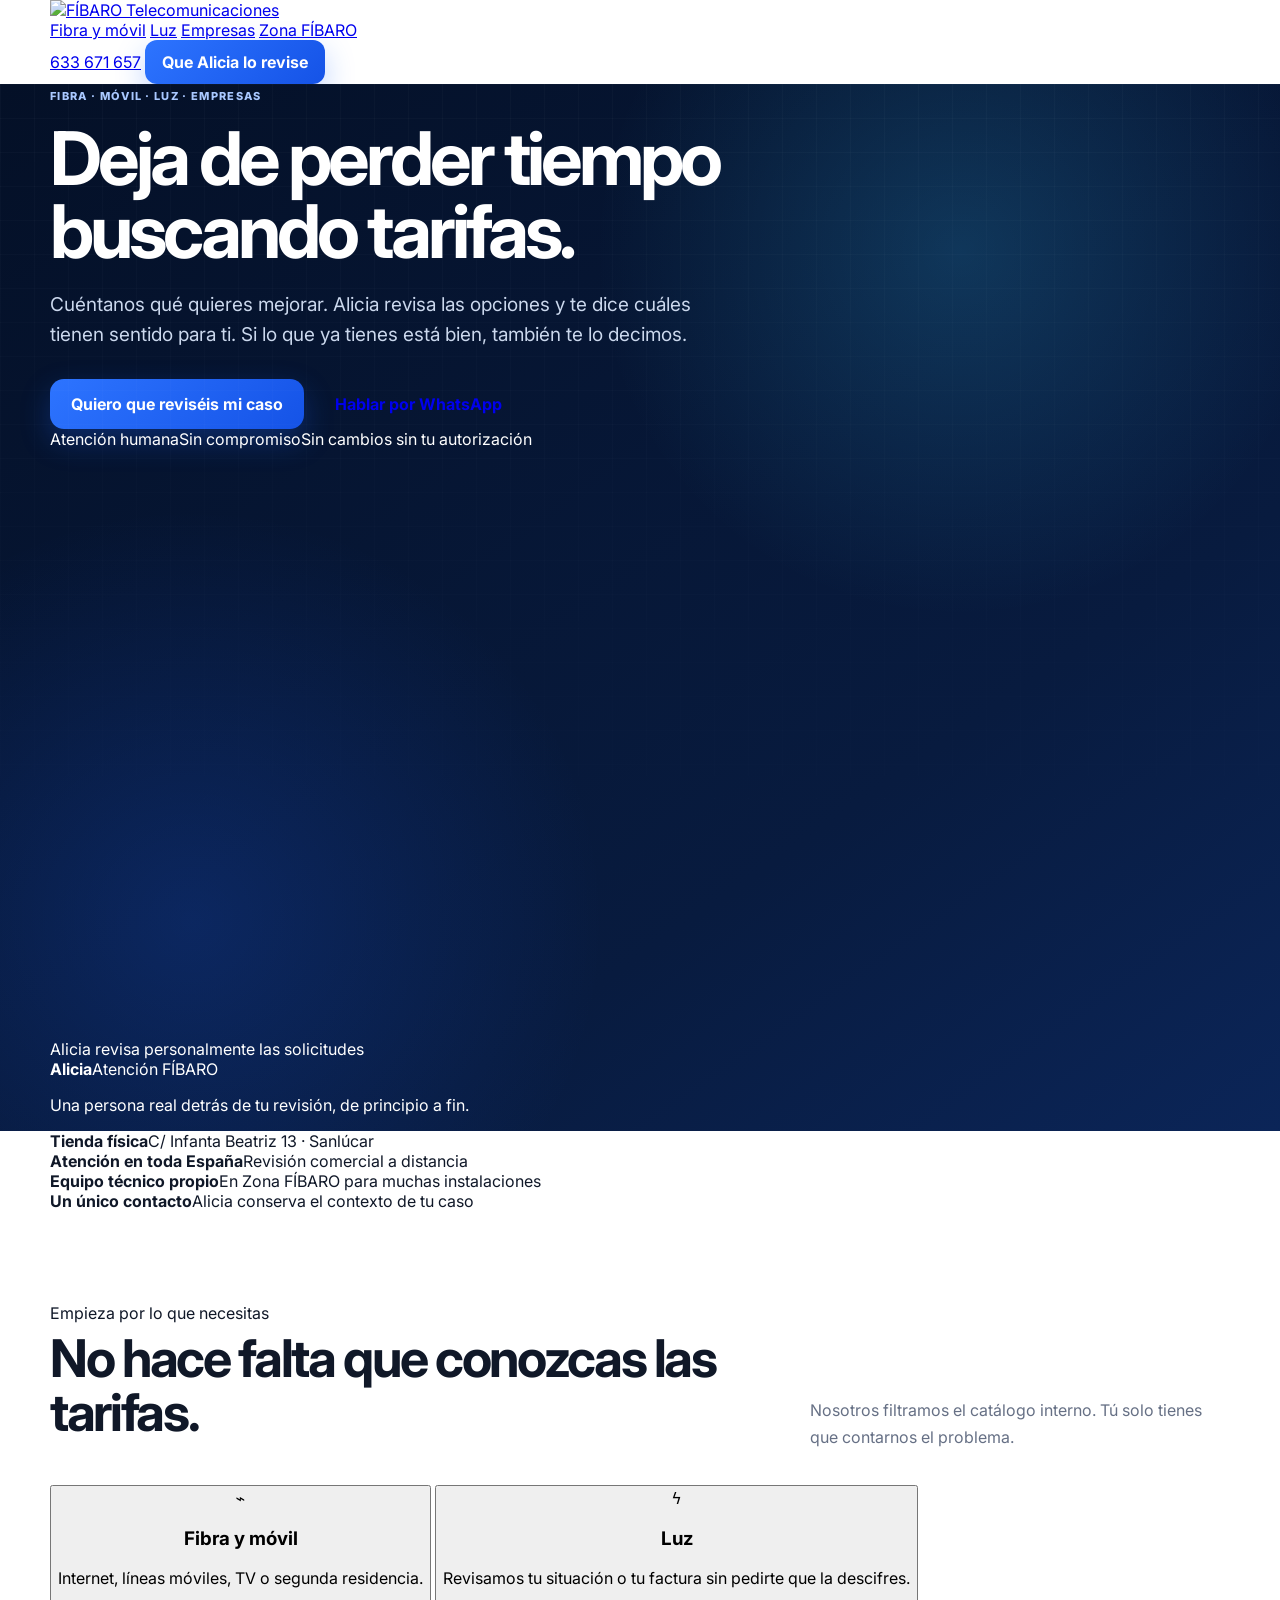
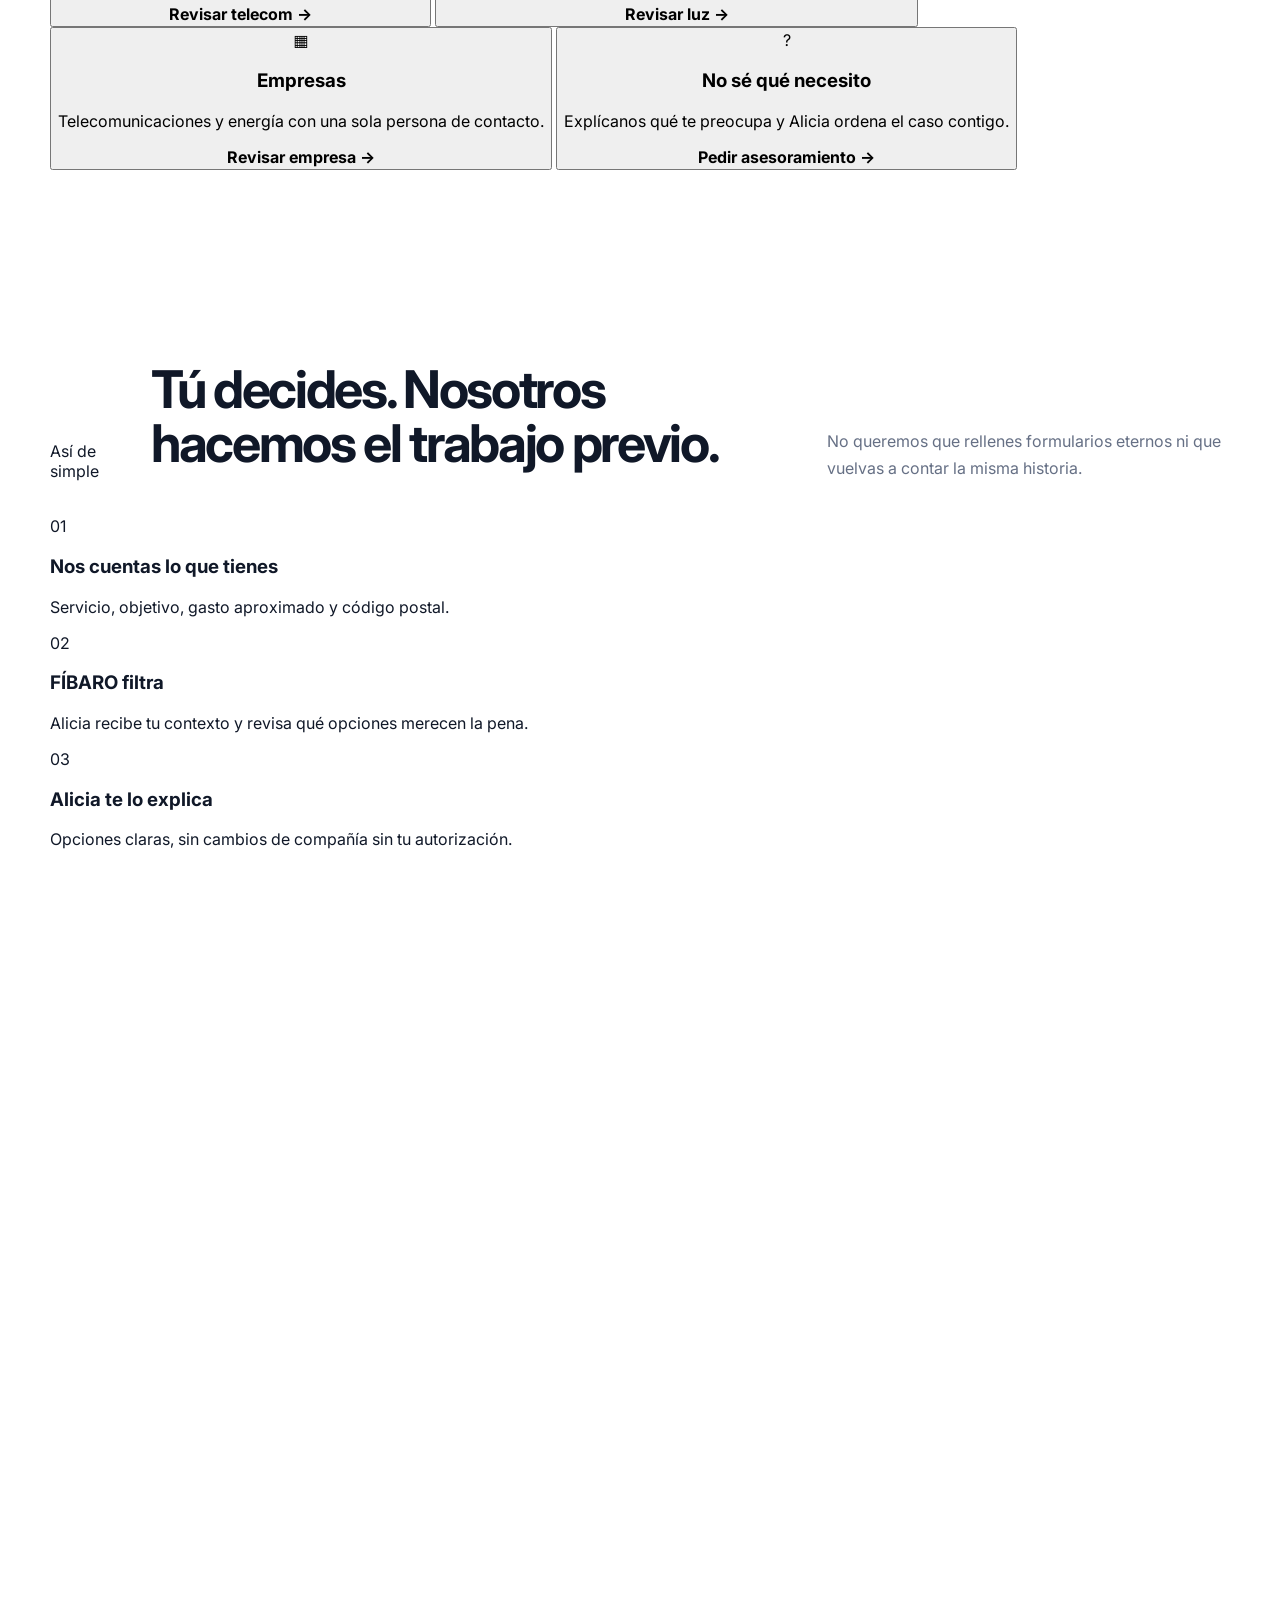
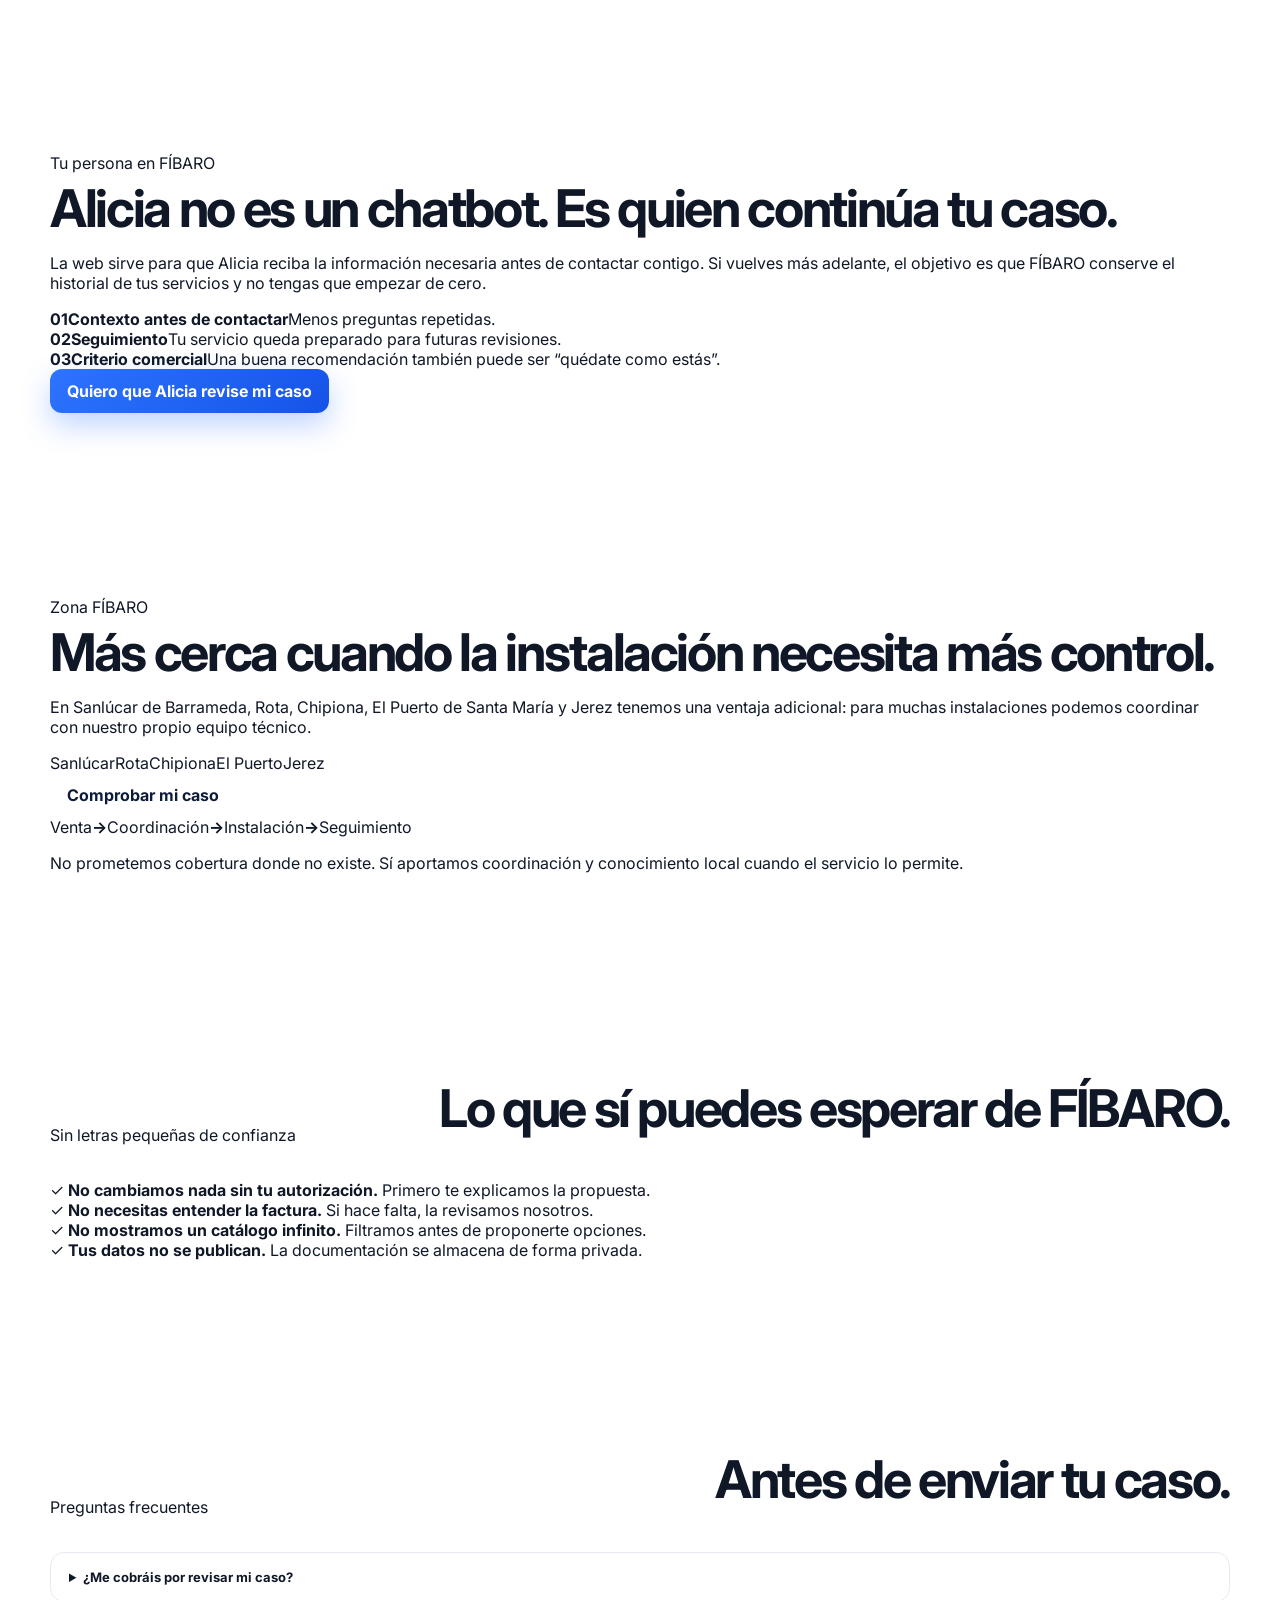
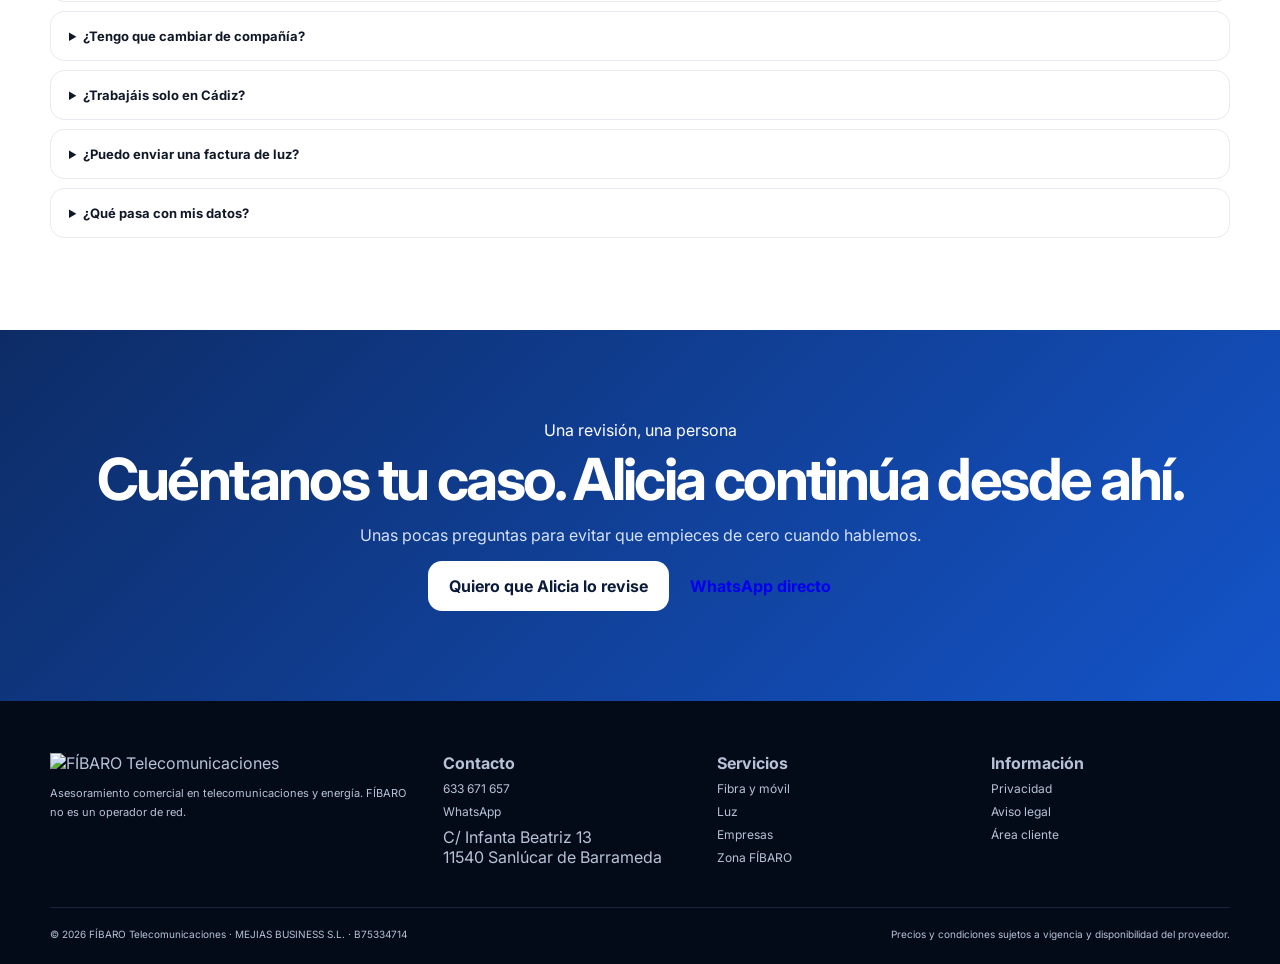
==== commit 69ec9566: "feat: rebuild public FIBARO experience" ====
--- a/index.html
+++ b/index.html
@@ -1,22 +1,199 @@
 <!doctype html>
-<html lang="es"><head><meta charset="utf-8"><meta name="viewport" content="width=device-width,initial-scale=1,viewport-fit=cover"><meta name="theme-color" content="#06132d"><meta name="description" content="FÍBARO revisa fibra, móvil y luz para ayudarte a decidir sin perder tiempo comparando tarifas. Atención personal de Alicia y equipo técnico propio en Zona FÍBARO."><meta name="robots" content="index,follow,max-image-preview:large"><link rel="canonical" href="https://fibaroteleco.com/"><title>FÍBARO | Fibra, móvil y luz sin perder tiempo comparando</title><link rel="stylesheet" href="/assets/styles.css?v=2"></head>
+<html lang="es">
+<head>
+  <meta charset="utf-8">
+  <meta name="viewport" content="width=device-width,initial-scale=1,viewport-fit=cover">
+  <meta name="theme-color" content="#ffffff">
+  <meta name="description" content="FÍBARO revisa fibra, móvil y luz contigo. Alicia es tu persona de contacto y en Zona FÍBARO contamos además con equipo técnico propio para muchas instalaciones.">
+  <meta name="robots" content="index,follow,max-image-preview:large">
+  <link rel="canonical" href="https://www.fibaroteleco.com/">
+  <link rel="icon" href="/assets/favicon.png" type="image/png">
+  <title>FÍBARO | Fibra, móvil y luz con atención personal</title>
+  <link rel="stylesheet" href="/assets/styles.css?v=3">
+  <script type="application/ld+json">
+  {"@context":"https://schema.org","@type":"LocalBusiness","name":"FÍBARO Telecomunicaciones","url":"https://www.fibaroteleco.com/","telephone":"+34633671657","address":{"@type":"PostalAddress","streetAddress":"C/ Infanta Beatriz 13","postalCode":"11540","addressLocality":"Sanlúcar de Barrameda","addressRegion":"Cádiz","addressCountry":"ES"},"areaServed":"ES"}
+  </script>
+</head>
 <body>
-<header class="nav"><div class="container nav-inner"><a class="wordmark" href="/" aria-label="FÍBARO"><span>FÍ</span><b>BARO</b><small>TELECOM</small></a><nav class="nav-links" aria-label="Principal"><a href="/telecom">Fibra y móvil</a><a href="/energia">Luz</a><a href="/empresas">Empresas</a><a href="/zona-fibaro">Zona FÍBARO</a></nav><a class="btn btn-outline-light js-wa-direct" href="#">Hablar con Alicia</a></div></header>
+<header class="site-header">
+  <div class="container header-inner">
+    <a class="brand" href="/" aria-label="FÍBARO Telecomunicaciones">
+      <img src="/assets/logo-fibaro.webp" alt="FÍBARO Telecomunicaciones" width="190" height="67">
+    </a>
+    <nav class="desktop-nav" aria-label="Principal">
+      <a href="/telecom">Fibra y móvil</a>
+      <a href="/energia">Luz</a>
+      <a href="/empresas">Empresas</a>
+      <a href="/zona-fibaro">Zona FÍBARO</a>
+    </nav>
+    <div class="header-actions">
+      <a class="phone-link js-call" href="tel:+34633671657">633 671 657</a>
+      <button class="btn btn-primary header-cta" data-open-funnel>Que Alicia lo revise</button>
+    </div>
+  </div>
+</header>
+
 <main>
-<section class="hero"><div class="container hero-inner"><div><div class="eyebrow"><i></i><strong id="route-eyebrow">Fibra · Móvil · Luz · Empresas</strong></div><h1 id="route-title">Deja de perder tiempo buscando tarifas.</h1><p class="hero-lead" id="route-subtitle">Cuéntanos qué quieres mejorar. Alicia revisa las opciones y te dice cuáles tienen sentido para ti. Si lo que ya tienes está bien, también te lo decimos.</p><div class="hero-actions"><button class="btn btn-primary btn-lg" id="route-primary" data-open-funnel>Quiero que reviséis mi caso</button><a class="btn btn-ghost btn-lg js-wa-direct" href="#">WhatsApp directo</a></div><div class="trust-inline"><span>Sin compromiso</span><i></i><span>Sin cambios sin tu autorización</span><i></i><span>Atención humana</span></div></div>
-<aside class="alicia-card" aria-label="Alicia, responsable comercial de FÍBARO"><div class="alicia-photo-wrap"><img id="alicia-photo" class="alicia-photo" alt="Alicia, responsable comercial de FÍBARO"><div class="alicia-status"><span class="pulse"></span> Alicia revisa personalmente las solicitudes</div></div><div class="alicia-caption"><b>Alicia · FÍBARO</b><span>Una persona real detrás de tu revisión. Tú decides si quieres seguir.</span></div></aside></div></section>
-<section class="proofbar"><div class="container proofbar-inner"><div class="proofitem"><b>Atención en toda España</b><span>Revisión comercial a distancia.</span></div><div class="proofitem"><b>Tienda física</b><span>C/ Infanta Beatriz 13 · Sanlúcar.</span></div><div class="proofitem"><b>Equipo técnico propio</b><span>En nuestra zona para muchas instalaciones.</span></div><div class="proofitem"><b>Sin catálogo infinito</b><span>Filtramos antes de proponerte opciones.</span></div></div></section>
-<section class="section" id="servicios"><div class="container"><div class="section-head"><div><span class="section-kicker">Empieza por el problema</span><h2>No tienes que saber qué tarifa quieres.</h2></div><p>Ese trabajo es nuestro. Tú dinos qué quieres mejorar y reducimos las opciones antes de hablar contigo.</p></div><div class="intent-grid"><button class="intent-card" data-service="telecom"><div class="intent-icon">↗</div><h3>Fibra y móvil</h3><p>Pagar menos, mejorar internet, añadir líneas, TV o segunda residencia.</p><span>Revisar telecom →</span></button><button class="intent-card" data-service="luz"><div class="intent-icon">ϟ</div><h3>Luz</h3><p>Revisar tu suministro o factura sin obligarte a descifrar términos técnicos.</p><span>Revisar luz →</span></button><button class="intent-card" data-service="empresa"><div class="intent-icon">▦</div><h3>Mi negocio</h3><p>Telecomunicaciones y energía para autónomos y empresas con un único punto de contacto.</p><span>Revisar empresa →</span></button><button class="intent-card" data-service="ayuda"><div class="intent-icon">?</div><h3>No lo sé</h3><p>Cuéntanos lo que te molesta o preocupa y Alicia te ayuda a ordenar el caso.</p><span>Quiero asesoramiento →</span></button></div></div></section>
-<section class="section how"><div class="container"><div class="section-head"><div><span class="section-kicker">Menos fricción</span><h2>Primero entendemos. Después hablamos de tarifas.</h2></div><p>El recorrido está diseñado para que no repitas la misma historia varias veces.</p></div><div class="steps"><article class="step"><n>01</n><h3>Cuéntanos el problema</h3><p>Unas pocas respuestas: qué quieres revisar, tu objetivo, gasto aproximado y código postal.</p></article><article class="step"><n>02</n><h3>FÍBARO guarda el contexto</h3><p>Cuando dejas tu contacto, Alicia recibe ya la referencia, el origen y lo que has respondido.</p></article><article class="step"><n>03</n><h3>Tú decides</h3><p>Te explicamos lo que tiene sentido. No realizamos cambios de compañía sin tu autorización.</p></article></div></div></section>
-<section class="section promise"><div class="container promise-grid"><div><span class="section-kicker">La promesa FÍBARO</span><h2>Una buena recomendación también puede ser “quédate como estás”.</h2><p>Queremos que vuelvas cuando necesites revisar otro servicio, no ganar una venta mala hoy. Por eso la relación importa más que enseñarte la oferta con más comisión.</p><button class="btn btn-white btn-lg" data-open-funnel>Quiero una revisión</button></div><div class="principles"><div class="principle"><div class="tick">✓</div><div><strong>Sin cambios sin autorización</strong><span>Te explicamos; tú decides.</span></div></div><div class="principle"><div class="tick">✓</div><div><strong>Alicia conoce el contexto antes de escribirte</strong><span>La web pasa la información al panel de trabajo.</span></div></div><div class="principle"><div class="tick">✓</div><div><strong>Seguimiento después de contratar</strong><span>Los servicios quedan preparados para futuras revisiones.</span></div></div></div></div></section>
-<section class="section"><div class="container local-wrap"><div><span class="section-kicker">Ventaja local</span><h2>En Zona FÍBARO tenemos algo difícil de copiar.</h2><p style="color:#667085;line-height:1.7">Sanlúcar de Barrameda, Rota, Chipiona, El Puerto de Santa María y Jerez. Cuando el servicio lo permite, la misma estructura que vende puede coordinar también con nuestro equipo técnico.</p><div class="city-pills"><span>Sanlúcar</span><span>Rota</span><span>Chipiona</span><span>El Puerto</span><span>Jerez</span></div><button class="btn btn-dark" data-open-funnel>Comprobar mi caso</button></div><div class="local-panel"><div class="local-status">● ZONA FÍBARO</div><h3>Más control cuando la instalación se complica.</h3><p>No prometemos cobertura donde no existe. Sí aportamos coordinación, conocimiento local y técnicos propios para muchas de las instalaciones que gestionamos.</p><div class="local-meta"><span>Venta</span><b>→</b><span>Coordinación</span><b>→</b><span>Instalación</span><b>→</b><span>Seguimiento</span></div></div></div></section>
-<section class="section" id="luz"><div class="container"><div class="energy-card"><div><span class="section-kicker">Luz</span><h2>Si tienes factura, mejor. Si no, también podemos empezar.</h2><p>Puedes completar la revisión y adjuntar la factura de forma opcional. La documentación se almacena de forma privada y solo el equipo autorizado puede abrirla mediante enlaces temporales.</p><button class="btn btn-primary" data-service="luz">Revisar mi luz</button></div><div class="energy-side"><b>No te pedimos entender la factura.</b><span>Nosotros revisamos la información y, si merece la pena, preparamos las opciones.</span><b>Sin presión por cambiar.</b><span>Si el caso no justifica un cambio, también debe poder terminar ahí.</span></div></div></div></section>
-<section class="section business"><div class="container business-grid"><div><span class="section-kicker">Autónomos · Empresas</span><h2>Cuantas más líneas, sedes o suministros, más caro sale comparar mal.</h2></div><div><p>Un negocio no debería recorrer el mismo embudo que una vivienda. FÍBARO conserva la cuenta, los servicios y las próximas revisiones para trabajar la relación a largo plazo.</p><button class="btn btn-white" data-service="empresa">Revisar mi empresa →</button></div></div></section>
-<section class="section"><div class="container faq-wrap"><div><span class="section-kicker">Antes de escribir</span><h2>Lo que suele frenar a un cliente.</h2></div><div class="faq-list"><details><summary>¿Me cobráis por revisar mi caso?</summary><p>No por la revisión comercial inicial. Si existiera algún servicio adicional con coste, se explicaría antes de contratarlo.</p></details><details><summary>¿Tengo que cambiar de compañía?</summary><p>No. Te enseñamos opciones cuando tienen sentido y tú decides. No hacemos cambios sin autorización.</p></details><details><summary>¿Trabajáis solo en Cádiz?</summary><p>No. La atención comercial puede hacerse para clientes de toda España. En Zona FÍBARO tenemos además la ventaja de nuestro equipo técnico propio.</p></details><details><summary>¿Por qué no publicáis decenas de tarifas?</summary><p>Porque cambian y porque una oferta útil depende del caso. Preferimos filtrar el catálogo interno y mostrarte solo lo relevante.</p></details><details><summary>¿Qué pasa con mis datos?</summary><p>Se utilizan para atender y hacer seguimiento de la solicitud. La documentación privada no se publica y el acceso interno está restringido.</p></details></div></div></section>
-<section class="final-cta"><div class="container final-inner"><span class="section-kicker" style="color:#8fe4ff">Tarda menos que seguir buscando</span><h2>Antes de pagar otro mes lo mismo, compruébalo.</h2><p>Unas pocas preguntas. Alicia recibe el contexto y continúa contigo.</p><div class="hero-actions center"><button class="btn btn-white btn-lg" data-open-funnel>Quiero que lo reviséis</button><a class="btn btn-ghost btn-lg js-wa-direct" href="#">WhatsApp</a></div></div></section>
+  <section class="hero">
+    <div class="container hero-grid">
+      <div class="hero-copy">
+        <div class="eyebrow" id="route-eyebrow">Fibra · Móvil · Luz · Empresas</div>
+        <h1 id="route-title">Tus servicios, <span>bajo control.</span></h1>
+        <p class="hero-lead" id="route-subtitle">Cuéntanos qué tienes y qué quieres mejorar. Alicia revisa tu caso y te explica solo las opciones que realmente tengan sentido para ti.</p>
+        <div class="hero-actions">
+          <button class="btn btn-primary btn-lg" id="route-primary" data-open-funnel>Quiero que Alicia lo revise</button>
+          <a class="btn btn-secondary btn-lg js-wa-direct" href="#">Hablar por WhatsApp</a>
+        </div>
+        <div class="trust-row" aria-label="Compromisos FÍBARO">
+          <span>Atención humana</span><span>Sin compromiso</span><span>Sin cambios sin tu autorización</span>
+        </div>
+      </div>
+
+      <aside class="alicia-profile" aria-label="Alicia, atención FÍBARO">
+        <div class="photo-frame">
+          <img id="alicia-photo" src="/assets/alicia.webp?v=3" alt="Alicia, atención FÍBARO" width="534" height="586" loading="eager" decoding="async">
+          <div class="online-pill"><i></i> Alicia revisa personalmente las solicitudes</div>
+        </div>
+        <div class="profile-caption">
+          <div><strong>Alicia</strong><span>Atención FÍBARO</span></div>
+          <p>Una persona real detrás de tu revisión, de principio a fin.</p>
+        </div>
+      </aside>
+    </div>
+  </section>
+
+  <section class="fact-strip" aria-label="Datos de confianza">
+    <div class="container fact-grid">
+      <div><strong>Tienda física</strong><span>C/ Infanta Beatriz 13 · Sanlúcar</span></div>
+      <div><strong>Atención en toda España</strong><span>Revisión comercial a distancia</span></div>
+      <div><strong>Equipo técnico propio</strong><span>En Zona FÍBARO para muchas instalaciones</span></div>
+      <div><strong>Un único contacto</strong><span>Alicia conserva el contexto de tu caso</span></div>
+    </div>
+  </section>
+
+  <section class="section services" id="servicios">
+    <div class="container">
+      <div class="section-head compact">
+        <div><span class="kicker">Empieza por lo que necesitas</span><h2>No hace falta que conozcas las tarifas.</h2></div>
+        <p>Nosotros filtramos el catálogo interno. Tú solo tienes que contarnos el problema.</p>
+      </div>
+      <div class="service-grid">
+        <button class="service-card" data-service="telecom">
+          <span class="service-icon">⌁</span><h3>Fibra y móvil</h3><p>Internet, líneas móviles, TV o segunda residencia.</p><b>Revisar telecom →</b>
+        </button>
+        <button class="service-card" data-service="luz">
+          <span class="service-icon">ϟ</span><h3>Luz</h3><p>Revisamos tu situación o tu factura sin pedirte que la descifres.</p><b>Revisar luz →</b>
+        </button>
+        <button class="service-card" data-service="empresa">
+          <span class="service-icon">▦</span><h3>Empresas</h3><p>Telecomunicaciones y energía con una sola persona de contacto.</p><b>Revisar empresa →</b>
+        </button>
+        <button class="service-card quiet" data-service="ayuda">
+          <span class="service-icon">?</span><h3>No sé qué necesito</h3><p>Explícanos qué te preocupa y Alicia ordena el caso contigo.</p><b>Pedir asesoramiento →</b>
+        </button>
+      </div>
+    </div>
+  </section>
+
+  <section class="section process-section">
+    <div class="container two-column">
+      <div class="section-head stacked"><span class="kicker">Así de simple</span><h2>Tú decides. Nosotros hacemos el trabajo previo.</h2><p>No queremos que rellenes formularios eternos ni que vuelvas a contar la misma historia.</p></div>
+      <div class="process-list">
+        <article><span>01</span><div><h3>Nos cuentas lo que tienes</h3><p>Servicio, objetivo, gasto aproximado y código postal.</p></div></article>
+        <article><span>02</span><div><h3>FÍBARO filtra</h3><p>Alicia recibe tu contexto y revisa qué opciones merecen la pena.</p></div></article>
+        <article><span>03</span><div><h3>Alicia te lo explica</h3><p>Opciones claras, sin cambios de compañía sin tu autorización.</p></div></article>
+      </div>
+    </div>
+  </section>
+
+  <section class="section alicia-section">
+    <div class="container alicia-story">
+      <div class="alicia-story-photo"><img src="/assets/alicia.webp?v=3" alt="Alicia, atención comercial FÍBARO" loading="lazy"></div>
+      <div class="alicia-story-copy">
+        <span class="kicker">Tu persona en FÍBARO</span>
+        <h2>Alicia no es un chatbot. Es quien continúa tu caso.</h2>
+        <p>La web sirve para que Alicia reciba la información necesaria antes de contactar contigo. Si vuelves más adelante, el objetivo es que FÍBARO conserve el historial de tus servicios y no tengas que empezar de cero.</p>
+        <div class="promise-list">
+          <div><b>01</b><span><strong>Contexto antes de contactar</strong>Menos preguntas repetidas.</span></div>
+          <div><b>02</b><span><strong>Seguimiento</strong>Tu servicio queda preparado para futuras revisiones.</span></div>
+          <div><b>03</b><span><strong>Criterio comercial</strong>Una buena recomendación también puede ser “quédate como estás”.</span></div>
+        </div>
+        <button class="btn btn-primary" data-open-funnel>Quiero que Alicia revise mi caso</button>
+      </div>
+    </div>
+  </section>
+
+  <section class="section zone-section">
+    <div class="container zone-grid">
+      <div>
+        <span class="kicker light">Zona FÍBARO</span>
+        <h2>Más cerca cuando la instalación necesita más control.</h2>
+        <p>En Sanlúcar de Barrameda, Rota, Chipiona, El Puerto de Santa María y Jerez tenemos una ventaja adicional: para muchas instalaciones podemos coordinar con nuestro propio equipo técnico.</p>
+        <div class="city-list"><span>Sanlúcar</span><span>Rota</span><span>Chipiona</span><span>El Puerto</span><span>Jerez</span></div>
+        <button class="btn btn-white" data-open-funnel>Comprobar mi caso</button>
+      </div>
+      <div class="zone-proof">
+        <div><span>Venta</span><b>→</b><span>Coordinación</span><b>→</b><span>Instalación</span><b>→</b><span>Seguimiento</span></div>
+        <p>No prometemos cobertura donde no existe. Sí aportamos coordinación y conocimiento local cuando el servicio lo permite.</p>
+      </div>
+    </div>
+  </section>
+
+  <section class="section reassurance">
+    <div class="container reassurance-grid">
+      <div class="section-head stacked"><span class="kicker">Sin letras pequeñas de confianza</span><h2>Lo que sí puedes esperar de FÍBARO.</h2></div>
+      <div class="check-grid">
+        <div>✓ <span><strong>No cambiamos nada sin tu autorización.</strong> Primero te explicamos la propuesta.</span></div>
+        <div>✓ <span><strong>No necesitas entender la factura.</strong> Si hace falta, la revisamos nosotros.</span></div>
+        <div>✓ <span><strong>No mostramos un catálogo infinito.</strong> Filtramos antes de proponerte opciones.</span></div>
+        <div>✓ <span><strong>Tus datos no se publican.</strong> La documentación se almacena de forma privada.</span></div>
+      </div>
+    </div>
+  </section>
+
+  <section class="section faq-section">
+    <div class="container faq-grid">
+      <div class="section-head stacked"><span class="kicker">Preguntas frecuentes</span><h2>Antes de enviar tu caso.</h2></div>
+      <div class="faq-list">
+        <details><summary>¿Me cobráis por revisar mi caso?</summary><p>No por la revisión comercial inicial. Si algún servicio adicional tuviera coste, se explicaría antes de contratarlo.</p></details>
+        <details><summary>¿Tengo que cambiar de compañía?</summary><p>No. Te mostramos opciones cuando tienen sentido y tú decides. No se realizan cambios sin autorización.</p></details>
+        <details><summary>¿Trabajáis solo en Cádiz?</summary><p>No. Atendemos comercialmente en toda España. En Zona FÍBARO tenemos además la ventaja de nuestro equipo técnico propio para muchas instalaciones.</p></details>
+        <details><summary>¿Puedo enviar una factura de luz?</summary><p>Sí. En el formulario de luz puedes adjuntarla de forma opcional. Si no la tienes en ese momento, puedes enviarla después por WhatsApp.</p></details>
+        <details><summary>¿Qué pasa con mis datos?</summary><p>Se utilizan para atender y hacer seguimiento de tu solicitud. Puedes consultar el detalle en nuestra política de privacidad.</p></details>
+      </div>
+    </div>
+  </section>
+
+  <section class="final-cta">
+    <div class="container final-grid">
+      <div><span class="kicker light">Una revisión, una persona</span><h2>Cuéntanos tu caso. Alicia continúa desde ahí.</h2><p>Unas pocas preguntas para evitar que empieces de cero cuando hablemos.</p></div>
+      <div class="final-actions"><button class="btn btn-white btn-lg" data-open-funnel>Quiero que Alicia lo revise</button><a class="btn btn-outline-white btn-lg js-wa-direct" href="#">WhatsApp directo</a></div>
+    </div>
+  </section>
 </main>
-<footer class="footer"><div class="container footer-grid"><div><a class="wordmark" href="/"><span>FÍ</span><b>BARO</b><small>TELECOM</small></a><p>Asesoramiento comercial en telecomunicaciones y energía. FÍBARO no es un operador de red.<br><br>Tienda: C/ Infanta Beatriz nº13 · 11540 Sanlúcar de Barrameda.</p><div class="social-row"><a class="js-instagram" target="_blank" rel="noopener">Instagram</a><a class="js-tiktok" target="_blank" rel="noopener">TikTok</a></div></div><div><b>Contacto</b><a href="tel:+34633671657" class="js-call">633 671 657</a><a class="js-wa-direct">WhatsApp</a><a href="https://fibaro-panel-v1.vercel.app/login">Área cliente</a></div><div><b>Servicios</b><a href="/telecom">Fibra y móvil</a><a href="/energia">Luz</a><a href="/empresas">Empresas</a><a href="/zona-fibaro">Zona FÍBARO</a></div><div><b>Información</b><a href="/privacidad">Privacidad</a><a href="/aviso-legal">Aviso legal</a></div></div><div class="container footer-bottom"><span>© 2026 FÍBARO Telecom · MEJIAS BUSINESS S.L. · B75334714</span><span>Precios y condiciones sujetos a vigencia y disponibilidad del proveedor.</span></div></footer>
-<div class="mobile-bar"><a class="mobile-wa js-wa-direct">WhatsApp</a><button class="mobile-main" data-open-funnel>Que lo revisen</button></div>
-<div class="modal" id="funnel-modal" aria-hidden="true"><div class="modal-backdrop" data-close-funnel></div><section class="funnel" role="dialog" aria-modal="true" aria-labelledby="funnel-title"><div class="funnel-top"><div><span class="funnel-brand">FÍBARO</span><small id="step-label">Paso 1</small></div><button class="modal-close" data-close-funnel aria-label="Cerrar">×</button></div><div class="progress"><span id="progress-bar"></span></div><div id="funnel-stage" class="funnel-stage"></div><div class="funnel-foot"><span>Sin compromiso</span><span>•</span><span>Sin cambios sin autorización</span></div></section></div>
-<script src="/assets/alicia-data-1.js"></script><script src="/config.js"></script><script src="/assets/app.js?v=2"></script>
-</body></html>
+
+<footer class="footer">
+  <div class="container footer-grid">
+    <div class="footer-brand"><img src="/assets/logo-fibaro-white.webp" alt="FÍBARO Telecomunicaciones"><p>Asesoramiento comercial en telecomunicaciones y energía. FÍBARO no es un operador de red.</p></div>
+    <div><strong>Contacto</strong><a href="tel:+34633671657" class="js-call">633 671 657</a><a class="js-wa-direct">WhatsApp</a><span>C/ Infanta Beatriz 13<br>11540 Sanlúcar de Barrameda</span></div>
+    <div><strong>Servicios</strong><a href="/telecom">Fibra y móvil</a><a href="/energia">Luz</a><a href="/empresas">Empresas</a><a href="/zona-fibaro">Zona FÍBARO</a></div>
+    <div><strong>Información</strong><a href="/privacidad">Privacidad</a><a href="/aviso-legal">Aviso legal</a><a href="https://fibaro-panel-v1.vercel.app/login">Área cliente</a></div>
+  </div>
+  <div class="container footer-bottom"><span>© 2026 FÍBARO Telecomunicaciones · MEJIAS BUSINESS S.L. · B75334714</span><span>Precios y condiciones sujetos a vigencia y disponibilidad del proveedor.</span></div>
+</footer>
+
+<div class="mobile-bar"><a class="mobile-wa js-wa-direct">WhatsApp</a><button class="mobile-main" data-open-funnel>Que Alicia lo revise</button></div>
+
+<div class="modal" id="funnel-modal" aria-hidden="true">
+  <div class="modal-backdrop" data-close-funnel></div>
+  <section class="funnel" role="dialog" aria-modal="true" aria-labelledby="funnel-title">
+    <div class="funnel-top"><div class="funnel-logo"><img src="/assets/logo-fibaro.webp" alt="FÍBARO"><small id="step-label">Paso 1</small></div><button class="modal-close" data-close-funnel aria-label="Cerrar">×</button></div>
+    <div class="progress"><span id="progress-bar"></span></div>
+    <div id="funnel-stage" class="funnel-stage"></div>
+    <div class="funnel-foot"><span>Sin compromiso</span><span>·</span><span>Sin cambios sin tu autorización</span></div>
+  </section>
+</div>
+
+<script src="/config.js?v=3"></script>
+<script src="/assets/app.js?v=3" defer></script>
+</body>
+</html>
--- a/assets/styles.css
+++ b/assets/styles.css
@@ -1,5 +1,205 @@
 @import url('https://fonts.googleapis.com/css2?family=Inter:wght@400;500;600;700;800&display=swap');
 :root{--navy:#06132d;--navy2:#0b1d42;--blue:#1e63ff;--cyan:#39c6ff;--ink:#101828;--muted:#667085;--line:#e7eaf0;--soft:#f5f7fb;--white:#fff;--green:#16875d;--shadow:0 24px 70px rgba(16,24,40,.12)}
-*{box-sizing:border-box}html{scroll-behavior:smooth}body{margin:0;font-family:Inter,system-ui,sans-serif;color:var(--ink);background:#fff}button,input,select{font:inherit}button,a{tap-highlight-color:transparent}.container{width:min(1180px,calc(100% - 40px));margin:auto}.nav{position:sticky;top:0;z-index:40;background:rgba(6,19,45,.93);backdrop-filter:blur(18px);border-bottom:1px solid rgba(255,255,255,.08)}.nav-inner{height:74px;display:flex;align-items:center;gap:26px}.wordmark{display:inline-flex;align-items:baseline;text-decoration:none;color:#fff;font-weight:800;letter-spacing:-.03em;font-size:22px}.wordmark span{color:var(--cyan)}.wordmark small{font-size:9px;letter-spacing:.16em;margin-left:7px;color:#b9c5dc}.nav-links{display:flex;gap:24px;margin-left:auto}.nav-links a{color:#c7d1e4;text-decoration:none;font-size:13px;font-weight:600}.nav-links a:hover{color:#fff}.btn{border:0;border-radius:12px;padding:12px 17px;font-weight:700;text-decoration:none;display:inline-flex;align-items:center;justify-content:center;gap:8px;cursor:pointer;transition:.2s transform,.2s box-shadow,.2s background}.btn:hover{transform:translateY(-1px)}.btn-primary{background:linear-gradient(135deg,#2d74ff,#1553e7);color:#fff;box-shadow:0 12px 30px rgba(30,99,255,.28)}.btn-white{background:#fff;color:#0c1b3a}.btn-dark{background:#0d1d3f;color:#fff}.btn-ghost{background:transparent;color:#dbe4f5;border:1px solid rgba(255,255,255,.16)}.btn-outline-light{color:#fff;border:1px solid rgba(255,255,255,.25);background:rgba(255,255,255,.05)}.btn-lg{padding:15px 21px;border-radius:14px}.btn-sm{padding:10px 14px;font-size:12px}.full{width:100%}.hero{position:relative;overflow:hidden;background:radial-gradient(circle at 75% 16%,rgba(57,198,255,.18),transparent 28%),radial-gradient(circle at 15% 80%,rgba(30,99,255,.2),transparent 30%),linear-gradient(145deg,#041027,#081b3f 68%,#0b2558);color:#fff}.hero:after{content:'';position:absolute;inset:0;background-image:linear-gradient(rgba(255,255,255,.025) 1px,transparent 1px),linear-gradient(90deg,rgba(255,255,255,.025) 1px,transparent 1px);background-size:34px 34px;mask-image:linear-gradient(to bottom,#000,transparent 88%)}.hero-inner{position:relative;z-index:2;display:grid;grid-template-columns:1.08fr .92fr;gap:64px;align-items:center;min-height:690px;padding:82px 0}.eyebrow,.section-kicker{display:inline-flex;align-items:center;gap:8px;text-transform:uppercase;letter-spacing:.12em;font-weight:800;font-size:11px}.eyebrow{color:#a9c8ff}.eyebrow i{width:24px;height:1px;background:#54d2ff}.hero h1{font-size:clamp(42px,6vw,74px);line-height:.98;letter-spacing:-.055em;margin:18px 0 23px;max-width:760px}.hero-lead{font-size:19px;line-height:1.6;color:#cbd8ed;max-width:690px;margin:0 0 28px}.hero-actions{display:flex;gap:10px;flex-wrap:wrap}.trust-inline{display:flex;align-items:center;gap:10px;flex-wrap:wrap;color:#aebbd3;font-size:12px;margin-top:23px}.trust-inline i{width:4px;height:4px;background:#58d2ff;border-radius:50%}.alicia-card{position:relative;margin-left:auto;width:min(440px,100%);border:1px solid rgba(255,255,255,.13);background:linear-gradient(180deg,rgba(255,255,255,.1),rgba(255,255,255,.04));border-radius:26px;padding:14px;box-shadow:0 30px 90px rgba(0,0,0,.32);backdrop-filter:blur(16px)}.alicia-photo-wrap{position:relative;border-radius:19px;overflow:hidden;aspect-ratio:4/5;background:#10254f}.alicia-photo{width:100%;height:100%;display:block;object-fit:cover;object-position:center top}.alicia-status{position:absolute;left:17px;bottom:17px;background:rgba(5,17,40,.88);border:1px solid rgba(255,255,255,.12);padding:10px 12px;border-radius:12px;font-size:11px;display:flex;align-items:center;gap:8px}.pulse{width:8px;height:8px;background:#35d18b;border-radius:50%;box-shadow:0 0 0 5px rgba(53,209,139,.15)}.alicia-caption{padding:16px 8px 5px}.alicia-caption b{display:block;font-size:18px}.alicia-caption span{display:block;color:#b9c8e2;font-size:12px;margin-top:5px}.proofbar{border-bottom:1px solid var(--line);background:#fff}.proofbar-inner{display:grid;grid-template-columns:repeat(4,1fr);gap:0}.proofitem{padding:19px 18px;border-right:1px solid var(--line)}.proofitem:last-child{border-right:0}.proofitem b{display:block;font-size:13px}.proofitem span{display:block;font-size:11px;color:var(--muted);margin-top:3px}.section{padding:92px 0}.section-head{display:flex;align-items:flex-end;justify-content:space-between;gap:40px;margin-bottom:35px}.section-kicker{color:#1c5ae8}.section-head h2,.section h2{font-size:clamp(32px,4.3vw,52px);letter-spacing:-.045em;line-height:1.05;margin:9px 0}.section-head p{max-width:420px;color:var(--muted);line-height:1.65;margin:0}.intent-grid{display:grid;grid-template-columns:repeat(4,1fr);gap:14px}.intent-card{appearance:none;text-align:left;border:1px solid var(--line);background:#fff;border-radius:18px;padding:22px;min-height:210px;cursor:pointer;transition:.2s;border-color:var(--line);box-shadow:0 8px 24px rgba(16,24,40,.04)}.intent-card:hover{border-color:#a9c1ff;transform:translateY(-3px);box-shadow:0 18px 40px rgba(16,24,40,.08)}.intent-icon{width:39px;height:39px;border-radius:11px;background:#eef3ff;color:#1e63ff;display:grid;place-items:center;font-weight:800}.intent-card h3{font-size:20px;margin:24px 0 8px}.intent-card p{color:var(--muted);font-size:13px;line-height:1.55;min-height:62px}.intent-card span{font-size:12px;color:#1b57dc;font-weight:800}.how{background:var(--soft)}.steps{display:grid;grid-template-columns:repeat(3,1fr);gap:16px}.step{background:#fff;border:1px solid var(--line);border-radius:18px;padding:25px}.step n{display:grid;width:36px;height:36px;border-radius:10px;background:#0b1d42;color:#fff;place-items:center;font-size:12px;font-weight:800}.step h3{margin:22px 0 9px}.step p{color:var(--muted);font-size:13px;line-height:1.6}.promise{background:#071631;color:#fff}.promise-grid{display:grid;grid-template-columns:1fr 1fr;gap:60px;align-items:center}.promise .section-kicker{color:#5bd6ff}.promise h2{max-width:650px}.promise p{color:#b7c5de;line-height:1.7}.principles{display:grid;gap:10px}.principle{display:flex;gap:13px;background:rgba(255,255,255,.06);border:1px solid rgba(255,255,255,.08);border-radius:14px;padding:16px}.principle strong{display:block;font-size:13px}.principle span{display:block;font-size:11px;color:#aebbd1;margin-top:5px}.tick{width:24px;height:24px;border-radius:50%;background:#173e78;display:grid;place-items:center;color:#61d8ff;flex:none}.local-wrap{display:grid;grid-template-columns:1fr .9fr;gap:45px;align-items:center}.city-pills{display:flex;gap:8px;flex-wrap:wrap;margin:22px 0}.city-pills span{padding:8px 11px;border-radius:999px;background:#eef3ff;color:#244a99;font-size:11px;font-weight:700}.local-panel{border-radius:22px;background:linear-gradient(145deg,#f3f7ff,#fff);border:1px solid #dfe8fb;padding:30px}.local-status{font-size:11px;font-weight:800;color:#1e63ff;letter-spacing:.08em}.local-panel h3{font-size:27px;letter-spacing:-.03em;margin:18px 0 10px}.local-panel p{font-size:13px;color:var(--muted);line-height:1.65}.local-meta{display:flex;align-items:center;gap:10px;flex-wrap:wrap;margin-top:22px}.local-meta span{font-size:11px;font-weight:700}.energy-card{display:grid;grid-template-columns:1fr .8fr;gap:34px;border:1px solid var(--line);border-radius:24px;padding:34px;background:#fff;box-shadow:0 20px 60px rgba(16,24,40,.06)}.energy-card p{color:var(--muted);line-height:1.65}.energy-side{display:grid;align-content:center;gap:12px;background:#f7f9fd;border-radius:17px;padding:22px}.energy-side b{font-size:14px}.energy-side span{font-size:12px;color:var(--muted)}.business{background:#07142e;color:#fff}.business-grid{display:grid;grid-template-columns:1fr .9fr;gap:50px;align-items:center}.business p{color:#b8c5dc;line-height:1.7}.faq-wrap{display:grid;grid-template-columns:.8fr 1.2fr;gap:60px}.faq-list{display:grid;gap:9px}.faq-list details{border:1px solid var(--line);border-radius:14px;padding:16px 18px}.faq-list summary{font-weight:700;cursor:pointer;font-size:13px}.faq-list p{font-size:12px;line-height:1.7;color:var(--muted)}.final-cta{padding:90px 0;background:linear-gradient(135deg,#0d2c66,#1454c9);color:#fff;text-align:center}.final-inner{max-width:760px}.final-cta h2{font-size:clamp(34px,5vw,58px);line-height:1.03;letter-spacing:-.045em;margin:10px 0 15px}.final-cta p{color:#d4e1f7}.center{justify-content:center}.footer{background:#040b18;color:#b7c2d7;padding:52px 0 24px}.footer-grid{display:grid;grid-template-columns:1.5fr repeat(3,1fr);gap:35px}.footer a{display:block;color:#b7c2d7;text-decoration:none;font-size:12px;margin:8px 0}.footer b{color:#fff}.footer p{font-size:11px;line-height:1.7}.footer-bottom{border-top:1px solid #18243b;margin-top:34px;padding-top:20px;display:flex;justify-content:space-between;gap:20px;font-size:10px}.social-row{display:flex;gap:8px;margin-top:12px}.social-row a{margin:0;padding:8px 10px;border:1px solid #26334a;border-radius:9px}.mobile-bar{display:none;position:fixed;left:12px;right:12px;bottom:12px;z-index:30;background:#07152f;border:1px solid rgba(255,255,255,.12);border-radius:15px;padding:7px;box-shadow:0 14px 40px rgba(0,0,0,.3);grid-template-columns:.7fr 1.3fr;gap:6px}.mobile-bar a,.mobile-bar button{border-radius:10px;padding:12px;text-align:center;text-decoration:none;font-size:12px;font-weight:800}.mobile-wa{color:#fff;border:1px solid rgba(255,255,255,.16)}.mobile-main{border:0;background:#2c6fff;color:#fff}.modal{position:fixed;inset:0;z-index:80;display:none}.modal.open{display:block}.modal-backdrop{position:absolute;inset:0;background:rgba(1,7,18,.68);backdrop-filter:blur(8px)}.funnel{position:absolute;right:0;top:0;bottom:0;width:min(620px,100%);background:#fff;display:flex;flex-direction:column;box-shadow:-30px 0 90px rgba(0,0,0,.26)}.funnel-top{padding:22px 25px 17px;display:flex;justify-content:space-between;align-items:center}.funnel-brand{font-weight:900;color:#0d2d6d}.funnel-top small{display:block;color:#8a94a6;font-size:10px;margin-top:3px}.modal-close{border:0;background:#f1f3f7;width:36px;height:36px;border-radius:50%;font-size:22px;cursor:pointer}.progress{height:4px;background:#eef1f6}.progress span{display:block;height:100%;background:#2668f2;width:0;transition:.25s}.funnel-stage{padding:34px 26px 24px;overflow:auto;flex:1}.funnel-question .tiny{font-size:10px;text-transform:uppercase;letter-spacing:.1em;color:#3567cd;font-weight:800}.funnel-question h2{font-size:34px;letter-spacing:-.04em;line-height:1.05;margin:10px 0}.funnel-question>p{color:var(--muted);font-size:13px;line-height:1.6}.choice-grid{display:grid;grid-template-columns:1fr 1fr;gap:9px;margin:24px 0}.choice{border:1px solid var(--line);background:#fff;border-radius:13px;padding:16px;text-align:left;font-weight:750;cursor:pointer;min-height:78px}.choice:hover,.choice.selected{border-color:#7ba1ff;background:#f5f8ff}.choice small{display:block;color:var(--muted);font-size:10px;font-weight:500;margin-top:5px;line-height:1.4}.field{display:grid;gap:7px;margin:16px 0}.field label{font-size:11px;font-weight:800}.field input,.field select{border:1px solid #d9dee8;border-radius:12px;padding:13px 14px;outline:0;background:#fff}.field input:focus,.field select:focus{border-color:#6d97f7;box-shadow:0 0 0 3px #edf3ff}.funnel-actions{display:flex;justify-content:space-between;gap:9px;margin-top:24px}.funnel-back{background:#f3f5f8;color:#394150}.funnel-next{margin-left:auto}.zone-good{background:#eefaf4;color:#166a4b;border-radius:12px;padding:13px;font-size:12px;line-height:1.5}.value-card{margin:22px 0;border:1px solid #dce6fb;background:linear-gradient(145deg,#f4f8ff,#fff);border-radius:17px;padding:21px}.value-card strong{font-size:22px;display:block;letter-spacing:-.03em}.value-card p{font-size:12px;color:var(--muted);line-height:1.6}.result-box{display:grid;grid-template-columns:1fr 1fr;gap:10px;margin:22px 0}.result-box div{border:1px solid var(--line);border-radius:12px;padding:12px}.result-box span{display:block;font-size:9px;text-transform:uppercase;color:#8a94a6;font-weight:800}.result-box b{display:block;font-size:12px;margin-top:5px}.contact-card{border-top:1px solid var(--line);padding-top:20px}.consent{display:flex;gap:9px;align-items:flex-start;font-size:10px;line-height:1.5;color:#667085;margin:15px 0}.consent input{margin-top:2px}.success-card{text-align:center;padding:30px 5px}.success-mark{width:58px;height:58px;border-radius:18px;background:#eaf1ff;color:#1e63ff;display:grid;place-items:center;font-size:28px;font-weight:900;margin:0 auto 15px}.success-card .ref{display:inline-block;background:#f1f4f8;border-radius:8px;padding:7px 10px;font-family:ui-monospace,monospace;font-size:11px;margin:8px 0 20px}.privacy-note{font-size:10px!important;color:#8a94a6!important}.funnel-foot{padding:14px 25px;border-top:1px solid var(--line);display:flex;gap:8px;color:#8a94a6;font-size:10px}.hp{position:absolute!important;left:-10000px!important;width:1px!important;height:1px!important;overflow:hidden}.loadingDot:after{content:'…';animation:dots 1.2s infinite}@keyframes dots{0%{content:'.'}33%{content:'..'}66%,100%{content:'...'}}
-@media(max-width:980px){.nav-links{display:none}.hero-inner{grid-template-columns:1fr .75fr;gap:30px}.intent-grid{grid-template-columns:1fr 1fr}.proofbar-inner{grid-template-columns:1fr 1fr}.proofitem:nth-child(2){border-right:0}.proofitem:nth-child(-n+2){border-bottom:1px solid var(--line)}.promise-grid,.local-wrap,.energy-card,.business-grid,.faq-wrap{grid-template-columns:1fr}.footer-grid{grid-template-columns:1.3fr 1fr 1fr}.footer-grid>div:last-child{grid-column:2/4}}
-@media(max-width:700px){body{padding-bottom:76px}.container{width:min(100% - 28px,1180px)}.nav-inner{height:64px}.nav .btn{display:none}.hero-inner{grid-template-columns:1fr;padding:60px 0 46px;min-height:auto}.hero h1{font-size:48px}.hero-lead{font-size:16px}.alicia-card{width:100%;margin-top:8px}.alicia-photo-wrap{aspect-ratio:16/12}.alicia-photo{object-position:center 18%}.proofbar-inner{grid-template-columns:1fr 1fr}.section{padding:68px 0}.section-head{display:block}.section-head p{margin-top:14px}.intent-grid,.steps{grid-template-columns:1fr}.intent-card{min-height:auto}.footer-grid{grid-template-columns:1fr 1fr}.footer-grid>div:last-child{grid-column:auto}.footer-bottom{display:grid}.mobile-bar{display:grid}.choice-grid{grid-template-columns:1fr}.funnel-question h2{font-size:30px}.funnel-stage{padding:27px 20px}.result-box{grid-template-columns:1fr}.hero-actions .btn{width:100%}}
+
+*{box-sizing:border-box}
+html{scroll-behavior:smooth}
+body{margin:0;font-family:Inter,system-ui,sans-serif;color:var(--ink);background:#fff}
+button,input,select{font:inherit}
+button,a{tap-highlight-color:transparent}
+.container{width:min(1180px,calc(100% - 40px));margin:auto}
+.nav{position:sticky;top:0;z-index:40;background:rgba(6,19,45,.93);backdrop-filter:blur(18px);border-bottom:1px solid rgba(255,255,255,.08)}
+.nav-inner{height:74px;display:flex;align-items:center;gap:26px}
+.wordmark{display:inline-flex;align-items:baseline;text-decoration:none;color:#fff;font-weight:800;letter-spacing:-.03em;font-size:22px}
+.wordmark span{color:var(--cyan)}
+.wordmark small{font-size:9px;letter-spacing:.16em;margin-left:7px;color:#b9c5dc}
+.nav-links{display:flex;gap:24px;margin-left:auto}
+.nav-links a{color:#c7d1e4;text-decoration:none;font-size:13px;font-weight:600}
+.nav-links a:hover{color:#fff}
+.btn{border:0;border-radius:12px;padding:12px 17px;font-weight:700;text-decoration:none;display:inline-flex;align-items:center;justify-content:center;gap:8px;cursor:pointer;transition:.2s transform,.2s box-shadow,.2s background}
+.btn:hover{transform:translateY(-1px)}
+.btn-primary{background:linear-gradient(135deg,#2d74ff,#1553e7);color:#fff;box-shadow:0 12px 30px rgba(30,99,255,.28)}
+.btn-white{background:#fff;color:#0c1b3a}
+.btn-dark{background:#0d1d3f;color:#fff}
+.btn-ghost{background:transparent;color:#dbe4f5;border:1px solid rgba(255,255,255,.16)}
+.btn-outline-light{color:#fff;border:1px solid rgba(255,255,255,.25);background:rgba(255,255,255,.05)}
+.btn-lg{padding:15px 21px;border-radius:14px}
+.btn-sm{padding:10px 14px;font-size:12px}
+.full{width:100%}
+.hero{position:relative;overflow:hidden;background:radial-gradient(circle at 75% 16%,rgba(57,198,255,.18),transparent 28%),radial-gradient(circle at 15% 80%,rgba(30,99,255,.2),transparent 30%),linear-gradient(145deg,#041027,#081b3f 68%,#0b2558);color:#fff}
+.hero:after{content:'';position:absolute;inset:0;background-image:linear-gradient(rgba(255,255,255,.025) 1px,transparent 1px),linear-gradient(90deg,rgba(255,255,255,.025) 1px,transparent 1px);background-size:34px 34px;mask-image:linear-gradient(to bottom,#000,transparent 88%)}
+.hero-inner{position:relative;z-index:2;display:grid;grid-template-columns:1.08fr .92fr;gap:64px;align-items:center;min-height:690px;padding:82px 0}
+.eyebrow,.section-kicker{display:inline-flex;align-items:center;gap:8px;text-transform:uppercase;letter-spacing:.12em;font-weight:800;font-size:11px}
+.eyebrow{color:#a9c8ff}
+.eyebrow i{width:24px;height:1px;background:#54d2ff}
+.hero h1{font-size:clamp(42px,6vw,74px);line-height:.98;letter-spacing:-.055em;margin:18px 0 23px;max-width:760px}
+.hero-lead{font-size:19px;line-height:1.6;color:#cbd8ed;max-width:690px;margin:0 0 28px}
+.hero-actions{display:flex;gap:10px;flex-wrap:wrap}
+.trust-inline{display:flex;align-items:center;gap:10px;flex-wrap:wrap;color:#aebbd3;font-size:12px;margin-top:23px}
+.trust-inline i{width:4px;height:4px;background:#58d2ff;border-radius:50%}
+.alicia-card{position:relative;margin-left:auto;width:min(440px,100%);border:1px solid rgba(255,255,255,.13);background:linear-gradient(180deg,rgba(255,255,255,.1),rgba(255,255,255,.04));border-radius:26px;padding:14px;box-shadow:0 30px 90px rgba(0,0,0,.32);backdrop-filter:blur(16px)}
+.alicia-photo-wrap{position:relative;border-radius:19px;overflow:hidden;aspect-ratio:4/5;background:#10254f}
+.alicia-photo{width:100%;height:100%;display:block;object-fit:cover;object-position:center top}
+.alicia-status{position:absolute;left:17px;bottom:17px;background:rgba(5,17,40,.88);border:1px solid rgba(255,255,255,.12);padding:10px 12px;border-radius:12px;font-size:11px;display:flex;align-items:center;gap:8px}
+.pulse{width:8px;height:8px;background:#35d18b;border-radius:50%;box-shadow:0 0 0 5px rgba(53,209,139,.15)}
+.alicia-caption{padding:16px 8px 5px}
+.alicia-caption b{display:block;font-size:18px}
+.alicia-caption span{display:block;color:#b9c8e2;font-size:12px;margin-top:5px}
+.proofbar{border-bottom:1px solid var(--line);background:#fff}
+.proofbar-inner{display:grid;grid-template-columns:repeat(4,1fr);gap:0}
+.proofitem{padding:19px 18px;border-right:1px solid var(--line)}
+.proofitem:last-child{border-right:0}
+.proofitem b{display:block;font-size:13px}
+.proofitem span{display:block;font-size:11px;color:var(--muted);margin-top:3px}
+.section{padding:92px 0}
+.section-head{display:flex;align-items:flex-end;justify-content:space-between;gap:40px;margin-bottom:35px}
+.section-kicker{color:#1c5ae8}
+.section-head h2,.section h2{font-size:clamp(32px,4.3vw,52px);letter-spacing:-.045em;line-height:1.05;margin:9px 0}
+.section-head p{max-width:420px;color:var(--muted);line-height:1.65;margin:0}
+.intent-grid{display:grid;grid-template-columns:repeat(4,1fr);gap:14px}
+.intent-card{appearance:none;text-align:left;border:1px solid var(--line);background:#fff;border-radius:18px;padding:22px;min-height:210px;cursor:pointer;transition:.2s;border-color:var(--line);box-shadow:0 8px 24px rgba(16,24,40,.04)}
+.intent-card:hover{border-color:#a9c1ff;transform:translateY(-3px);box-shadow:0 18px 40px rgba(16,24,40,.08)}
+.intent-icon{width:39px;height:39px;border-radius:11px;background:#eef3ff;color:#1e63ff;display:grid;place-items:center;font-weight:800}
+.intent-card h3{font-size:20px;margin:24px 0 8px}
+.intent-card p{color:var(--muted);font-size:13px;line-height:1.55;min-height:62px}
+.intent-card span{font-size:12px;color:#1b57dc;font-weight:800}
+.how{background:var(--soft)}
+.steps{display:grid;grid-template-columns:repeat(3,1fr);gap:16px}
+.step{background:#fff;border:1px solid var(--line);border-radius:18px;padding:25px}
+.step n{display:grid;width:36px;height:36px;border-radius:10px;background:#0b1d42;color:#fff;place-items:center;font-size:12px;font-weight:800}
+.step h3{margin:22px 0 9px}
+.step p{color:var(--muted);font-size:13px;line-height:1.6}
+.promise{background:#071631;color:#fff}
+.promise-grid{display:grid;grid-template-columns:1fr 1fr;gap:60px;align-items:center}
+.promise .section-kicker{color:#5bd6ff}
+.promise h2{max-width:650px}
+.promise p{color:#b7c5de;line-height:1.7}
+.principles{display:grid;gap:10px}
+.principle{display:flex;gap:13px;background:rgba(255,255,255,.06);border:1px solid rgba(255,255,255,.08);border-radius:14px;padding:16px}
+.principle strong{display:block;font-size:13px}
+.principle span{display:block;font-size:11px;color:#aebbd1;margin-top:5px}
+.tick{width:24px;height:24px;border-radius:50%;background:#173e78;display:grid;place-items:center;color:#61d8ff;flex:none}
+.local-wrap{display:grid;grid-template-columns:1fr .9fr;gap:45px;align-items:center}
+.city-pills{display:flex;gap:8px;flex-wrap:wrap;margin:22px 0}
+.city-pills span{padding:8px 11px;border-radius:999px;background:#eef3ff;color:#244a99;font-size:11px;font-weight:700}
+.local-panel{border-radius:22px;background:linear-gradient(145deg,#f3f7ff,#fff);border:1px solid #dfe8fb;padding:30px}
+.local-status{font-size:11px;font-weight:800;color:#1e63ff;letter-spacing:.08em}
+.local-panel h3{font-size:27px;letter-spacing:-.03em;margin:18px 0 10px}
+.local-panel p{font-size:13px;color:var(--muted);line-height:1.65}
+.local-meta{display:flex;align-items:center;gap:10px;flex-wrap:wrap;margin-top:22px}
+.local-meta span{font-size:11px;font-weight:700}
+.energy-card{display:grid;grid-template-columns:1fr .8fr;gap:34px;border:1px solid var(--line);border-radius:24px;padding:34px;background:#fff;box-shadow:0 20px 60px rgba(16,24,40,.06)}
+.energy-card p{color:var(--muted);line-height:1.65}
+.energy-side{display:grid;align-content:center;gap:12px;background:#f7f9fd;border-radius:17px;padding:22px}
+.energy-side b{font-size:14px}
+.energy-side span{font-size:12px;color:var(--muted)}
+.business{background:#07142e;color:#fff}
+.business-grid{display:grid;grid-template-columns:1fr .9fr;gap:50px;align-items:center}
+.business p{color:#b8c5dc;line-height:1.7}
+.faq-wrap{display:grid;grid-template-columns:.8fr 1.2fr;gap:60px}
+.faq-list{display:grid;gap:9px}
+.faq-list details{border:1px solid var(--line);border-radius:14px;padding:16px 18px}
+.faq-list summary{font-weight:700;cursor:pointer;font-size:13px}
+.faq-list p{font-size:12px;line-height:1.7;color:var(--muted)}
+.final-cta{padding:90px 0;background:linear-gradient(135deg,#0d2c66,#1454c9);color:#fff;text-align:center}
+.final-inner{max-width:760px}
+.final-cta h2{font-size:clamp(34px,5vw,58px);line-height:1.03;letter-spacing:-.045em;margin:10px 0 15px}
+.final-cta p{color:#d4e1f7}
+.center{justify-content:center}
+.footer{background:#040b18;color:#b7c2d7;padding:52px 0 24px}
+.footer-grid{display:grid;grid-template-columns:1.5fr repeat(3,1fr);gap:35px}
+.footer a{display:block;color:#b7c2d7;text-decoration:none;font-size:12px;margin:8px 0}
+.footer b{color:#fff}
+.footer p{font-size:11px;line-height:1.7}
+.footer-bottom{border-top:1px solid #18243b;margin-top:34px;padding-top:20px;display:flex;justify-content:space-between;gap:20px;font-size:10px}
+.social-row{display:flex;gap:8px;margin-top:12px}
+.social-row a{margin:0;padding:8px 10px;border:1px solid #26334a;border-radius:9px}
+.mobile-bar{display:none;position:fixed;left:12px;right:12px;bottom:12px;z-index:30;background:#07152f;border:1px solid rgba(255,255,255,.12);border-radius:15px;padding:7px;box-shadow:0 14px 40px rgba(0,0,0,.3);grid-template-columns:.7fr 1.3fr;gap:6px}
+.mobile-bar a,.mobile-bar button{border-radius:10px;padding:12px;text-align:center;text-decoration:none;font-size:12px;font-weight:800}
+.mobile-wa{color:#fff;border:1px solid rgba(255,255,255,.16)}
+.mobile-main{border:0;background:#2c6fff;color:#fff}
+.modal{position:fixed;inset:0;z-index:80;display:none}
+.modal.open{display:block}
+.modal-backdrop{position:absolute;inset:0;background:rgba(1,7,18,.68);backdrop-filter:blur(8px)}
+.funnel{position:absolute;right:0;top:0;bottom:0;width:min(620px,100%);background:#fff;display:flex;flex-direction:column;box-shadow:-30px 0 90px rgba(0,0,0,.26)}
+.funnel-top{padding:22px 25px 17px;display:flex;justify-content:space-between;align-items:center}
+.funnel-brand{font-weight:900;color:#0d2d6d}
+.funnel-top small{display:block;color:#8a94a6;font-size:10px;margin-top:3px}
+.modal-close{border:0;background:#f1f3f7;width:36px;height:36px;border-radius:50%;font-size:22px;cursor:pointer}
+.progress{height:4px;background:#eef1f6}
+.progress span{display:block;height:100%;background:#2668f2;width:0;transition:.25s}
+.funnel-stage{padding:34px 26px 24px;overflow:auto;flex:1}
+.funnel-question .tiny{font-size:10px;text-transform:uppercase;letter-spacing:.1em;color:#3567cd;font-weight:800}
+.funnel-question h2{font-size:34px;letter-spacing:-.04em;line-height:1.05;margin:10px 0}
+.funnel-question>p{color:var(--muted);font-size:13px;line-height:1.6}
+.choice-grid{display:grid;grid-template-columns:1fr 1fr;gap:9px;margin:24px 0}
+.choice{border:1px solid var(--line);background:#fff;border-radius:13px;padding:16px;text-align:left;font-weight:750;cursor:pointer;min-height:78px}
+.choice:hover,.choice.selected{border-color:#7ba1ff;background:#f5f8ff}
+.choice small{display:block;color:var(--muted);font-size:10px;font-weight:500;margin-top:5px;line-height:1.4}
+.field{display:grid;gap:7px;margin:16px 0}
+.field label{font-size:11px;font-weight:800}
+.field input,.field select{border:1px solid #d9dee8;border-radius:12px;padding:13px 14px;outline:0;background:#fff}
+.field input:focus,.field select:focus{border-color:#6d97f7;box-shadow:0 0 0 3px #edf3ff}
+.funnel-actions{display:flex;justify-content:space-between;gap:9px;margin-top:24px}
+.funnel-back{background:#f3f5f8;color:#394150}
+.funnel-next{margin-left:auto}
+.zone-good{background:#eefaf4;color:#166a4b;border-radius:12px;padding:13px;font-size:12px;line-height:1.5}
+.value-card{margin:22px 0;border:1px solid #dce6fb;background:linear-gradient(145deg,#f4f8ff,#fff);border-radius:17px;padding:21px}
+.value-card strong{font-size:22px;display:block;letter-spacing:-.03em}
+.value-card p{font-size:12px;color:var(--muted);line-height:1.6}
+.result-box{display:grid;grid-template-columns:1fr 1fr;gap:10px;margin:22px 0}
+.result-box div{border:1px solid var(--line);border-radius:12px;padding:12px}
+.result-box span{display:block;font-size:9px;text-transform:uppercase;color:#8a94a6;font-weight:800}
+.result-box b{display:block;font-size:12px;margin-top:5px}
+.contact-card{border-top:1px solid var(--line);padding-top:20px}
+.consent{display:flex;gap:9px;align-items:flex-start;font-size:10px;line-height:1.5;color:#667085;margin:15px 0}
+.consent input{margin-top:2px}
+.success-card{text-align:center;padding:30px 5px}
+.success-mark{width:58px;height:58px;border-radius:18px;background:#eaf1ff;color:#1e63ff;display:grid;place-items:center;font-size:28px;font-weight:900;margin:0 auto 15px}
+.success-card .ref{display:inline-block;background:#f1f4f8;border-radius:8px;padding:7px 10px;font-family:ui-monospace,monospace;font-size:11px;margin:8px 0 20px}
+.privacy-note{font-size:10px!important;color:#8a94a6!important}
+.funnel-foot{padding:14px 25px;border-top:1px solid var(--line);display:flex;gap:8px;color:#8a94a6;font-size:10px}
+.hp{position:absolute!important;left:-10000px!important;width:1px!important;height:1px!important;overflow:hidden}
+.loadingDot:after{content:'…';animation:dots 1.2s infinite}
+@keyframes dots{0%{content:'.'}
+33%{content:'..'}
+66%,100%{content:'...'}
+}
+
+@media(max-width:980px){.nav-links{display:none}
+.hero-inner{grid-template-columns:1fr .75fr;gap:30px}
+.intent-grid{grid-template-columns:1fr 1fr}
+.proofbar-inner{grid-template-columns:1fr 1fr}
+.proofitem:nth-child(2){border-right:0}
+.proofitem:nth-child(-n+2){border-bottom:1px solid var(--line)}
+.promise-grid,.local-wrap,.energy-card,.business-grid,.faq-wrap{grid-template-columns:1fr}
+.footer-grid{grid-template-columns:1.3fr 1fr 1fr}
+.footer-grid>div:last-child{grid-column:2/4}
+}
+
+@media(max-width:700px){body{padding-bottom:76px}
+.container{width:min(100% - 28px,1180px)}
+.nav-inner{height:64px}
+.nav .btn{display:none}
+.hero-inner{grid-template-columns:1fr;padding:60px 0 46px;min-height:auto}
+.hero h1{font-size:48px}
+.hero-lead{font-size:16px}
+.alicia-card{width:100%;margin-top:8px}
+.alicia-photo-wrap{aspect-ratio:16/12}
+.alicia-photo{object-position:center 18%}
+.proofbar-inner{grid-template-columns:1fr 1fr}
+.section{padding:68px 0}
+.section-head{display:block}
+.section-head p{margin-top:14px}
+.intent-grid,.steps{grid-template-columns:1fr}
+.intent-card{min-height:auto}
+.footer-grid{grid-template-columns:1fr 1fr}
+.footer-grid>div:last-child{grid-column:auto}
+.footer-bottom{display:grid}
+.mobile-bar{display:grid}
+.choice-grid{grid-template-columns:1fr}
+.funnel-question h2{font-size:30px}
+.funnel-stage{padding:27px 20px}
+.result-box{grid-template-columns:1fr}
+.hero-actions .btn{width:100%}
+}
+
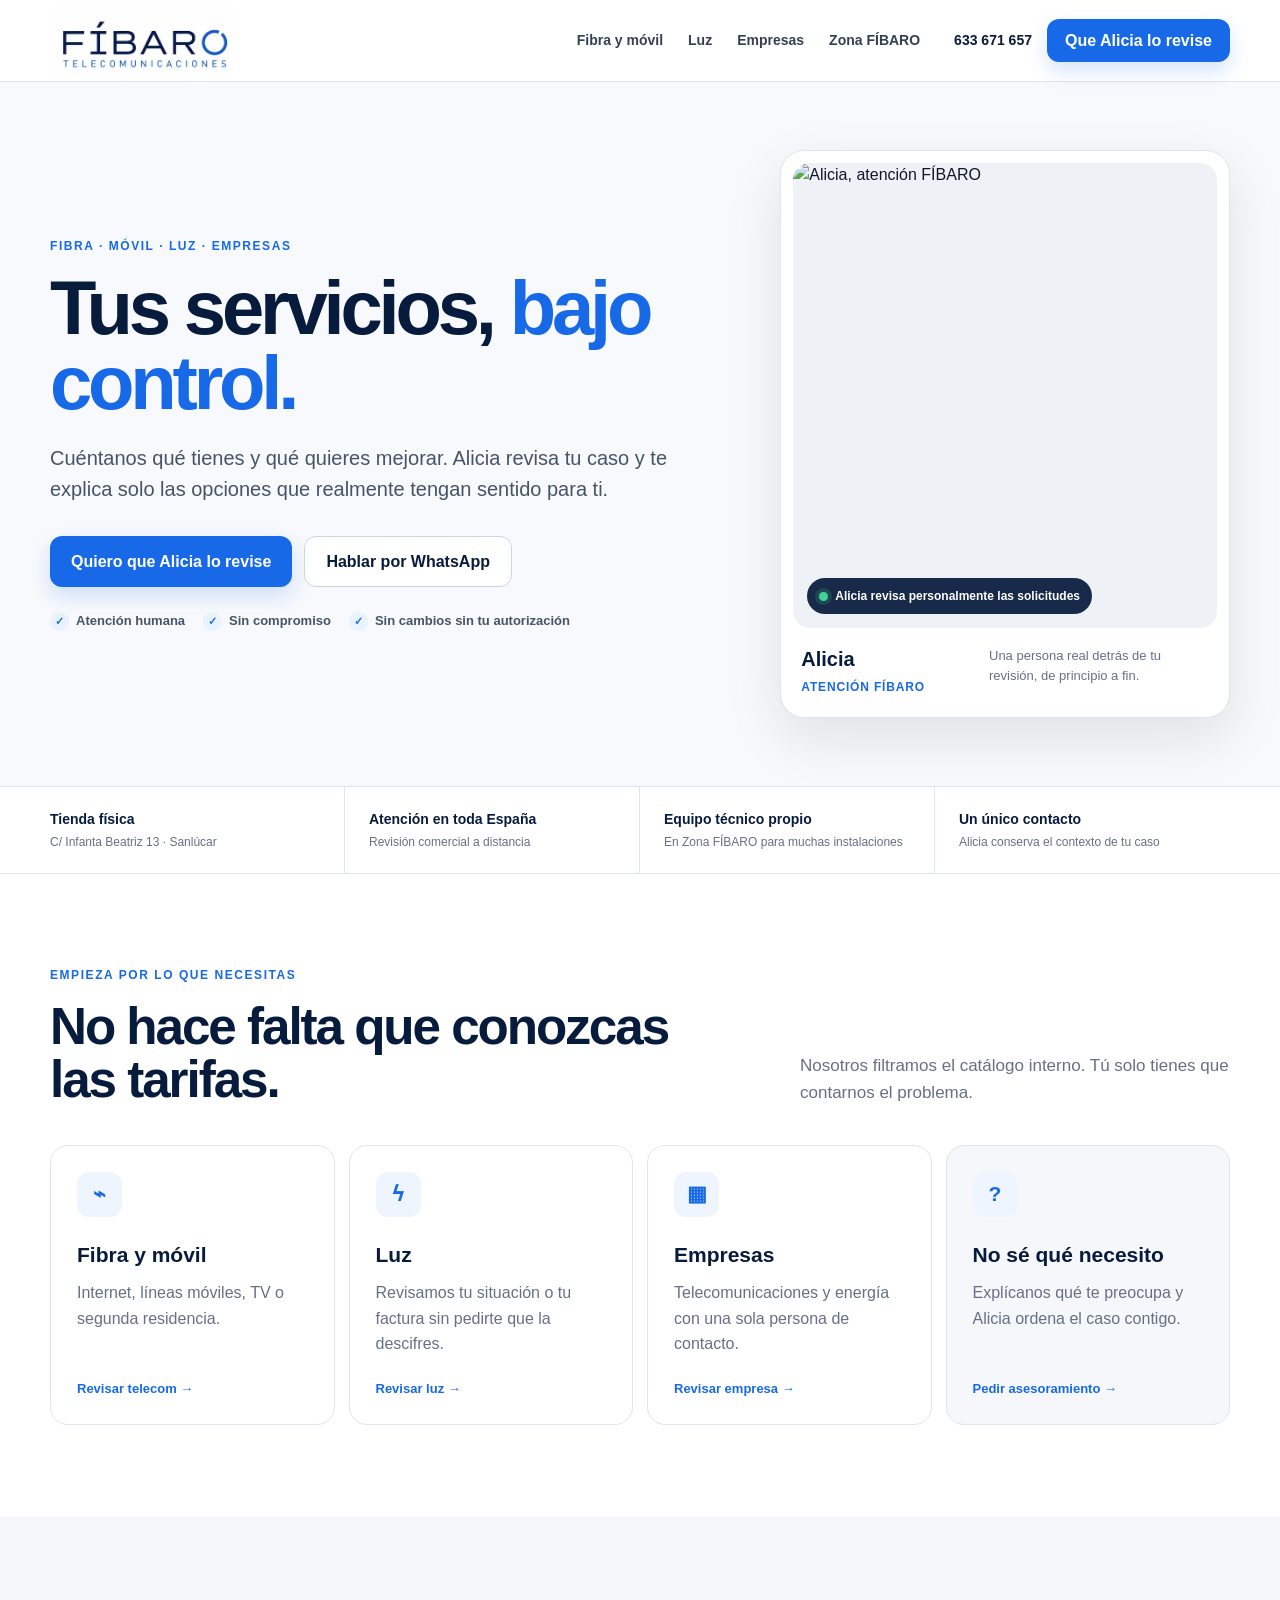
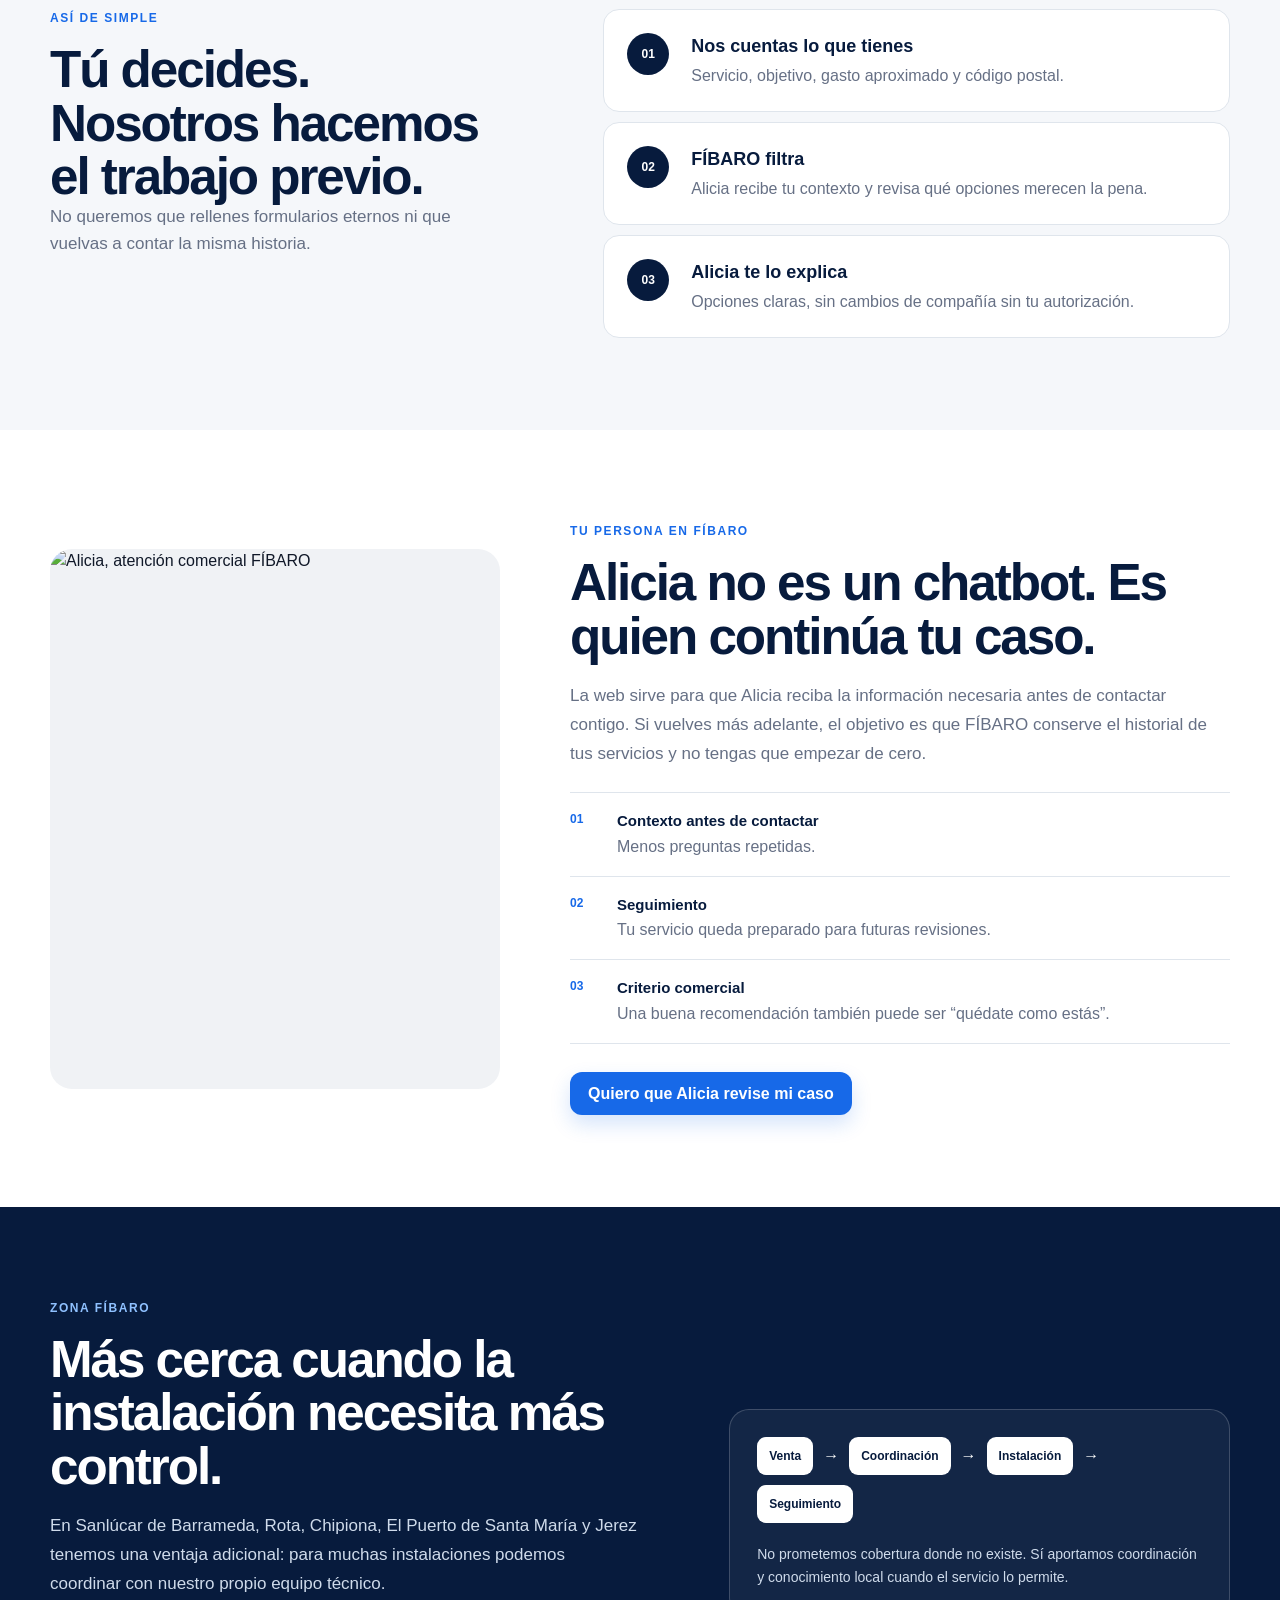
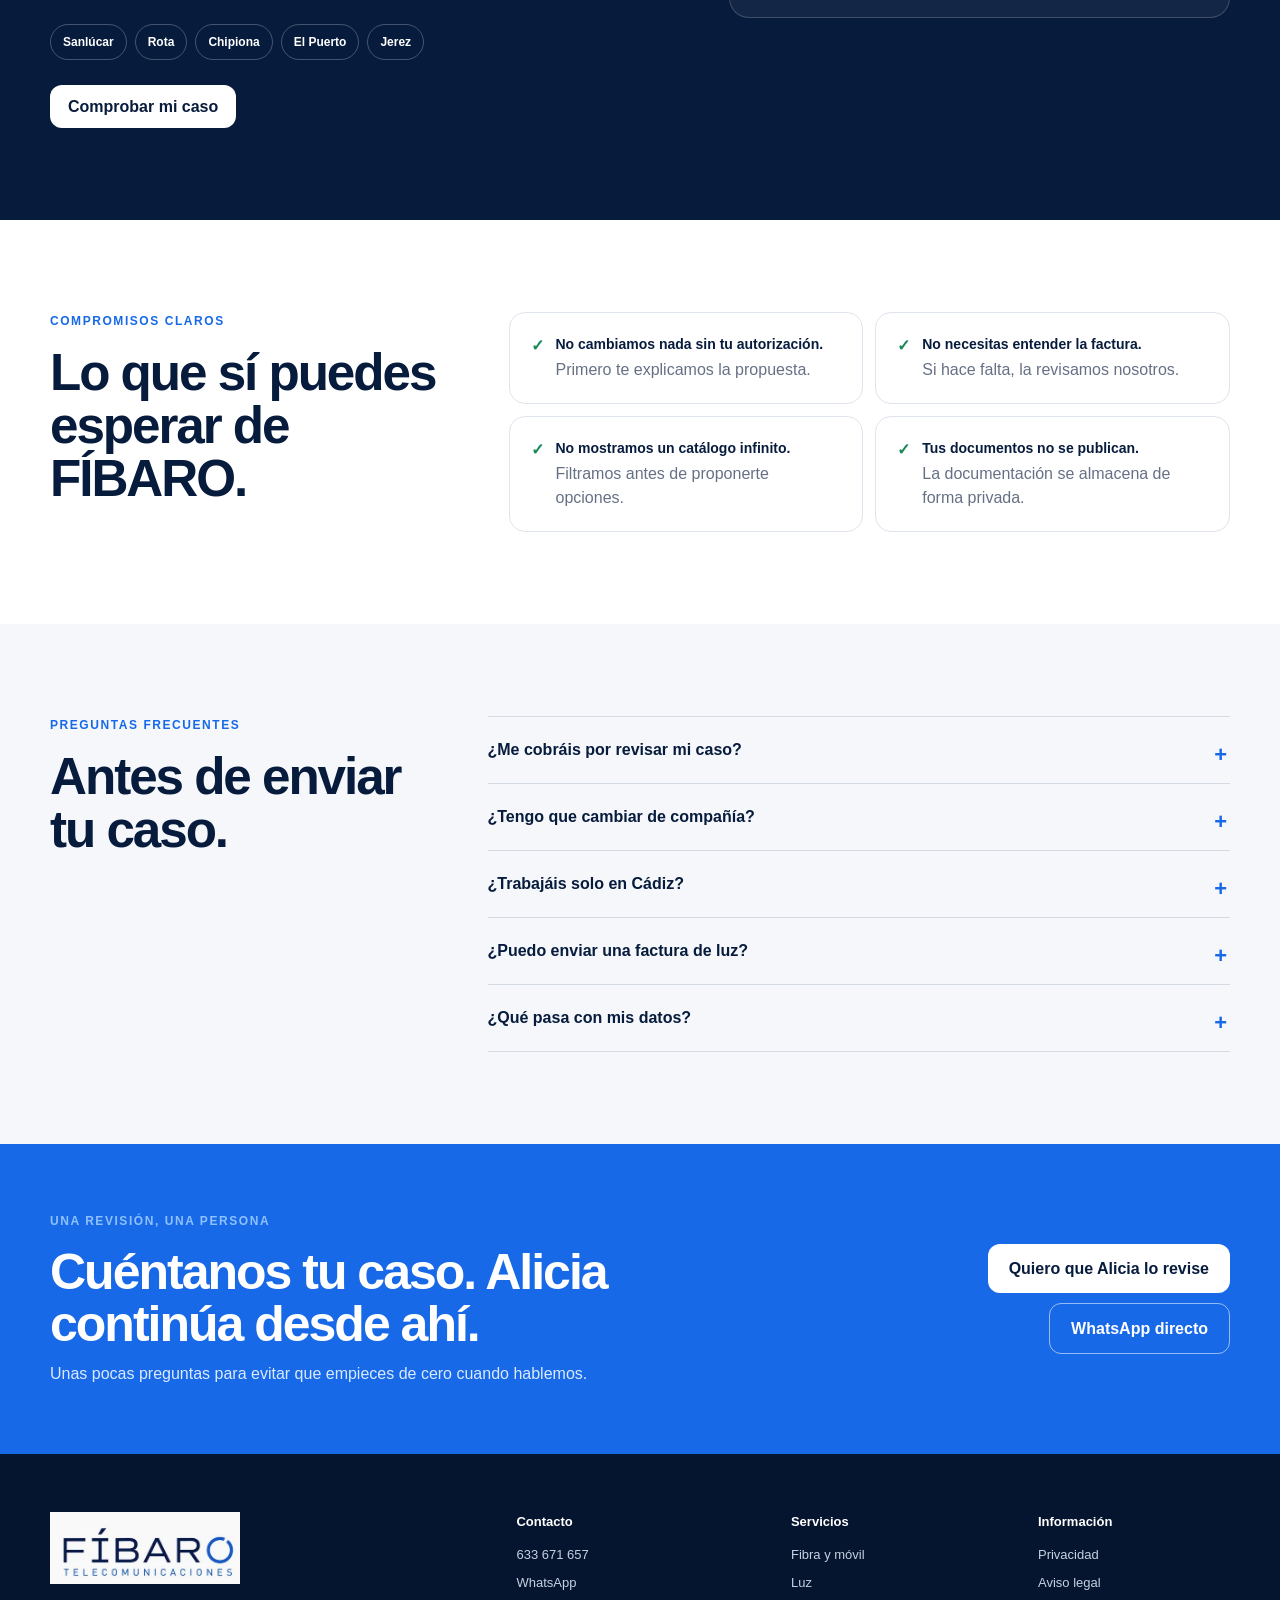
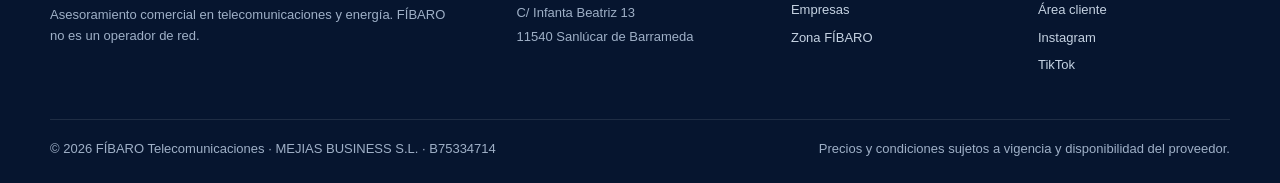
==== commit 6042d6f3: "feat: finalize customer-facing FIBARO public site" ====
--- a/index.html
+++ b/index.html
@@ -5,20 +5,30 @@
   <meta name="viewport" content="width=device-width,initial-scale=1,viewport-fit=cover">
   <meta name="theme-color" content="#ffffff">
   <meta name="description" content="FÍBARO revisa fibra, móvil y luz contigo. Alicia es tu persona de contacto y en Zona FÍBARO contamos además con equipo técnico propio para muchas instalaciones.">
-  <meta name="robots" content="index,follow,max-image-preview:large">
+  <meta name="robots" content="index,follow,max-image-preview:large,max-snippet:-1,max-video-preview:-1">
+  <meta property="og:locale" content="es_ES">
+  <meta property="og:type" content="website">
+  <meta property="og:title" content="FÍBARO | Tus servicios, bajo control">
+  <meta property="og:description" content="Fibra, móvil, luz y empresas con atención personal. Alicia revisa tu caso y te explica solo las opciones que tengan sentido.">
+  <meta property="og:url" content="https://www.fibaroteleco.com/">
+  <meta property="og:site_name" content="FÍBARO Telecomunicaciones">
+  <meta name="twitter:card" content="summary">
+  <meta name="twitter:title" content="FÍBARO | Tus servicios, bajo control">
+  <meta name="twitter:description" content="Fibra, móvil, luz y empresas con atención personal de Alicia.">
   <link rel="canonical" href="https://www.fibaroteleco.com/">
-  <link rel="icon" href="/assets/favicon.png" type="image/png">
+  <link rel="icon" href="data:image/svg+xml,%3Csvg xmlns='http://www.w3.org/2000/svg' viewBox='0 0 64 64'%3E%3Crect width='64' height='64' rx='14' fill='%23fff'/%3E%3Ccircle cx='32' cy='32' r='20' fill='none' stroke='%231769e8' stroke-width='8' stroke-dasharray='92 20' transform='rotate(-38 32 32)'/%3E%3C/svg%3E">
   <title>FÍBARO | Fibra, móvil y luz con atención personal</title>
-  <link rel="stylesheet" href="/assets/styles.css?v=3">
+  <link rel="stylesheet" href="/assets/styles.css?v=4">
+  <link rel="stylesheet" href="/assets/brand.css?v=4">
   <script type="application/ld+json">
-  {"@context":"https://schema.org","@type":"LocalBusiness","name":"FÍBARO Telecomunicaciones","url":"https://www.fibaroteleco.com/","telephone":"+34633671657","address":{"@type":"PostalAddress","streetAddress":"C/ Infanta Beatriz 13","postalCode":"11540","addressLocality":"Sanlúcar de Barrameda","addressRegion":"Cádiz","addressCountry":"ES"},"areaServed":"ES"}
+  {"@context":"https://schema.org","@type":"LocalBusiness","name":"FÍBARO Telecomunicaciones","url":"https://www.fibaroteleco.com/","telephone":"+34633671657","address":{"@type":"PostalAddress","streetAddress":"C/ Infanta Beatriz 13","postalCode":"11540","addressLocality":"Sanlúcar de Barrameda","addressRegion":"Cádiz","addressCountry":"ES"},"areaServed":{"@type":"Country","name":"España"},"sameAs":["https://instagram.com/fibaroteleco","https://www.tiktok.com/@fibaroteleco"]}
   </script>
 </head>
 <body>
 <header class="site-header">
   <div class="container header-inner">
     <a class="brand" href="/" aria-label="FÍBARO Telecomunicaciones">
-      <img src="/assets/logo-fibaro.webp" alt="FÍBARO Telecomunicaciones" width="190" height="67">
+      <img data-fibaro-logo alt="FÍBARO Telecomunicaciones" width="190" height="67">
     </a>
     <nav class="desktop-nav" aria-label="Principal">
       <a href="/telecom">Fibra y móvil</a>
@@ -28,7 +38,7 @@
     </nav>
     <div class="header-actions">
       <a class="phone-link js-call" href="tel:+34633671657">633 671 657</a>
-      <button class="btn btn-primary header-cta" data-open-funnel>Que Alicia lo revise</button>
+      <button class="btn btn-primary header-cta" type="button" data-open-funnel>Que Alicia lo revise</button>
     </div>
   </div>
 </header>
@@ -41,7 +51,7 @@
         <h1 id="route-title">Tus servicios, <span>bajo control.</span></h1>
         <p class="hero-lead" id="route-subtitle">Cuéntanos qué tienes y qué quieres mejorar. Alicia revisa tu caso y te explica solo las opciones que realmente tengan sentido para ti.</p>
         <div class="hero-actions">
-          <button class="btn btn-primary btn-lg" id="route-primary" data-open-funnel>Quiero que Alicia lo revise</button>
+          <button class="btn btn-primary btn-lg" type="button" id="route-primary" data-open-funnel>Quiero que Alicia lo revise</button>
           <a class="btn btn-secondary btn-lg js-wa-direct" href="#">Hablar por WhatsApp</a>
         </div>
         <div class="trust-row" aria-label="Compromisos FÍBARO">
@@ -51,7 +61,7 @@
 
       <aside class="alicia-profile" aria-label="Alicia, atención FÍBARO">
         <div class="photo-frame">
-          <img id="alicia-photo" src="/assets/alicia.webp?v=3" alt="Alicia, atención FÍBARO" width="534" height="586" loading="eager" decoding="async">
+          <img data-alicia-photo alt="Alicia, atención FÍBARO" width="534" height="586" loading="eager" decoding="async" fetchpriority="high">
           <div class="online-pill"><i></i> Alicia revisa personalmente las solicitudes</div>
         </div>
         <div class="profile-caption">
@@ -78,17 +88,17 @@
         <p>Nosotros filtramos el catálogo interno. Tú solo tienes que contarnos el problema.</p>
       </div>
       <div class="service-grid">
-        <button class="service-card" data-service="telecom">
-          <span class="service-icon">⌁</span><h3>Fibra y móvil</h3><p>Internet, líneas móviles, TV o segunda residencia.</p><b>Revisar telecom →</b>
-        </button>
-        <button class="service-card" data-service="luz">
-          <span class="service-icon">ϟ</span><h3>Luz</h3><p>Revisamos tu situación o tu factura sin pedirte que la descifres.</p><b>Revisar luz →</b>
-        </button>
-        <button class="service-card" data-service="empresa">
-          <span class="service-icon">▦</span><h3>Empresas</h3><p>Telecomunicaciones y energía con una sola persona de contacto.</p><b>Revisar empresa →</b>
-        </button>
-        <button class="service-card quiet" data-service="ayuda">
-          <span class="service-icon">?</span><h3>No sé qué necesito</h3><p>Explícanos qué te preocupa y Alicia ordena el caso contigo.</p><b>Pedir asesoramiento →</b>
+        <button class="service-card" type="button" data-service="telecom">
+          <span class="service-icon" aria-hidden="true">⌁</span><h3>Fibra y móvil</h3><p>Internet, líneas móviles, TV o segunda residencia.</p><b>Revisar telecom →</b>
+        </button>
+        <button class="service-card" type="button" data-service="luz">
+          <span class="service-icon" aria-hidden="true">ϟ</span><h3>Luz</h3><p>Revisamos tu situación o tu factura sin pedirte que la descifres.</p><b>Revisar luz →</b>
+        </button>
+        <button class="service-card" type="button" data-service="empresa">
+          <span class="service-icon" aria-hidden="true">▦</span><h3>Empresas</h3><p>Telecomunicaciones y energía con una sola persona de contacto.</p><b>Revisar empresa →</b>
+        </button>
+        <button class="service-card quiet" type="button" data-service="ayuda">
+          <span class="service-icon" aria-hidden="true">?</span><h3>No sé qué necesito</h3><p>Explícanos qué te preocupa y Alicia ordena el caso contigo.</p><b>Pedir asesoramiento →</b>
         </button>
       </div>
     </div>
@@ -107,7 +117,7 @@
 
   <section class="section alicia-section">
     <div class="container alicia-story">
-      <div class="alicia-story-photo"><img src="/assets/alicia.webp?v=3" alt="Alicia, atención comercial FÍBARO" loading="lazy"></div>
+      <div class="alicia-story-photo"><img data-alicia-photo alt="Alicia, atención comercial FÍBARO" loading="lazy" decoding="async"></div>
       <div class="alicia-story-copy">
         <span class="kicker">Tu persona en FÍBARO</span>
         <h2>Alicia no es un chatbot. Es quien continúa tu caso.</h2>
@@ -117,7 +127,7 @@
           <div><b>02</b><span><strong>Seguimiento</strong>Tu servicio queda preparado para futuras revisiones.</span></div>
           <div><b>03</b><span><strong>Criterio comercial</strong>Una buena recomendación también puede ser “quédate como estás”.</span></div>
         </div>
-        <button class="btn btn-primary" data-open-funnel>Quiero que Alicia revise mi caso</button>
+        <button class="btn btn-primary" type="button" data-open-funnel>Quiero que Alicia revise mi caso</button>
       </div>
     </div>
   </section>
@@ -129,7 +139,7 @@
         <h2>Más cerca cuando la instalación necesita más control.</h2>
         <p>En Sanlúcar de Barrameda, Rota, Chipiona, El Puerto de Santa María y Jerez tenemos una ventaja adicional: para muchas instalaciones podemos coordinar con nuestro propio equipo técnico.</p>
         <div class="city-list"><span>Sanlúcar</span><span>Rota</span><span>Chipiona</span><span>El Puerto</span><span>Jerez</span></div>
-        <button class="btn btn-white" data-open-funnel>Comprobar mi caso</button>
+        <button class="btn btn-white" type="button" data-open-funnel>Comprobar mi caso</button>
       </div>
       <div class="zone-proof">
         <div><span>Venta</span><b>→</b><span>Coordinación</span><b>→</b><span>Instalación</span><b>→</b><span>Seguimiento</span></div>
@@ -140,12 +150,12 @@
 
   <section class="section reassurance">
     <div class="container reassurance-grid">
-      <div class="section-head stacked"><span class="kicker">Sin letras pequeñas de confianza</span><h2>Lo que sí puedes esperar de FÍBARO.</h2></div>
+      <div class="section-head stacked"><span class="kicker">Compromisos claros</span><h2>Lo que sí puedes esperar de FÍBARO.</h2></div>
       <div class="check-grid">
         <div>✓ <span><strong>No cambiamos nada sin tu autorización.</strong> Primero te explicamos la propuesta.</span></div>
         <div>✓ <span><strong>No necesitas entender la factura.</strong> Si hace falta, la revisamos nosotros.</span></div>
         <div>✓ <span><strong>No mostramos un catálogo infinito.</strong> Filtramos antes de proponerte opciones.</span></div>
-        <div>✓ <span><strong>Tus datos no se publican.</strong> La documentación se almacena de forma privada.</span></div>
+        <div>✓ <span><strong>Tus documentos no se publican.</strong> La documentación se almacena de forma privada.</span></div>
       </div>
     </div>
   </section>
@@ -166,34 +176,37 @@
   <section class="final-cta">
     <div class="container final-grid">
       <div><span class="kicker light">Una revisión, una persona</span><h2>Cuéntanos tu caso. Alicia continúa desde ahí.</h2><p>Unas pocas preguntas para evitar que empieces de cero cuando hablemos.</p></div>
-      <div class="final-actions"><button class="btn btn-white btn-lg" data-open-funnel>Quiero que Alicia lo revise</button><a class="btn btn-outline-white btn-lg js-wa-direct" href="#">WhatsApp directo</a></div>
+      <div class="final-actions"><button class="btn btn-white btn-lg" type="button" data-open-funnel>Quiero que Alicia lo revise</button><a class="btn btn-outline-white btn-lg js-wa-direct" href="#">WhatsApp directo</a></div>
     </div>
   </section>
 </main>
 
 <footer class="footer">
   <div class="container footer-grid">
-    <div class="footer-brand"><img src="/assets/logo-fibaro-white.webp" alt="FÍBARO Telecomunicaciones"><p>Asesoramiento comercial en telecomunicaciones y energía. FÍBARO no es un operador de red.</p></div>
-    <div><strong>Contacto</strong><a href="tel:+34633671657" class="js-call">633 671 657</a><a class="js-wa-direct">WhatsApp</a><span>C/ Infanta Beatriz 13<br>11540 Sanlúcar de Barrameda</span></div>
+    <div class="footer-brand"><span class="footer-logo-box"><img data-fibaro-logo alt="FÍBARO Telecomunicaciones"></span><p>Asesoramiento comercial en telecomunicaciones y energía. FÍBARO no es un operador de red.</p></div>
+    <div><strong>Contacto</strong><a href="tel:+34633671657" class="js-call">633 671 657</a><a class="js-wa-direct" href="#">WhatsApp</a><span>C/ Infanta Beatriz 13<br>11540 Sanlúcar de Barrameda</span></div>
     <div><strong>Servicios</strong><a href="/telecom">Fibra y móvil</a><a href="/energia">Luz</a><a href="/empresas">Empresas</a><a href="/zona-fibaro">Zona FÍBARO</a></div>
-    <div><strong>Información</strong><a href="/privacidad">Privacidad</a><a href="/aviso-legal">Aviso legal</a><a href="https://fibaro-panel-v1.vercel.app/login">Área cliente</a></div>
+    <div><strong>Información</strong><a href="/privacidad">Privacidad</a><a href="/aviso-legal">Aviso legal</a><a href="/area-cliente">Área cliente</a><a class="js-instagram" href="#">Instagram</a><a class="js-tiktok" href="#">TikTok</a></div>
   </div>
   <div class="container footer-bottom"><span>© 2026 FÍBARO Telecomunicaciones · MEJIAS BUSINESS S.L. · B75334714</span><span>Precios y condiciones sujetos a vigencia y disponibilidad del proveedor.</span></div>
 </footer>
 
-<div class="mobile-bar"><a class="mobile-wa js-wa-direct">WhatsApp</a><button class="mobile-main" data-open-funnel>Que Alicia lo revise</button></div>
+<div class="mobile-bar"><a class="mobile-wa js-wa-direct" href="#">WhatsApp</a><button class="mobile-main" type="button" data-open-funnel>Que Alicia lo revise</button></div>
 
 <div class="modal" id="funnel-modal" aria-hidden="true">
   <div class="modal-backdrop" data-close-funnel></div>
   <section class="funnel" role="dialog" aria-modal="true" aria-labelledby="funnel-title">
-    <div class="funnel-top"><div class="funnel-logo"><img src="/assets/logo-fibaro.webp" alt="FÍBARO"><small id="step-label">Paso 1</small></div><button class="modal-close" data-close-funnel aria-label="Cerrar">×</button></div>
+    <div class="funnel-top"><div class="funnel-logo"><img data-fibaro-logo alt="FÍBARO"><small id="step-label">Paso 1</small></div><button class="modal-close" type="button" data-close-funnel aria-label="Cerrar">×</button></div>
     <div class="progress"><span id="progress-bar"></span></div>
     <div id="funnel-stage" class="funnel-stage"></div>
     <div class="funnel-foot"><span>Sin compromiso</span><span>·</span><span>Sin cambios sin tu autorización</span></div>
   </section>
 </div>
 
-<script src="/config.js?v=3"></script>
-<script src="/assets/app.js?v=3" defer></script>
+<script src="/config.js?v=4"></script>
+<script src="/assets/alicia-data-1.js?v=4"></script>
+<script src="/assets/logo-data.js?v=4"></script>
+<script src="/assets/brand-init.js?v=4"></script>
+<script src="/assets/app.js?v=4" defer></script>
 </body>
 </html>
--- a/assets/styles.css
+++ b/assets/styles.css
@@ -1,205 +1,5 @@
-@import url('https://fonts.googleapis.com/css2?family=Inter:wght@400;500;600;700;800&display=swap');
-:root{--navy:#06132d;--navy2:#0b1d42;--blue:#1e63ff;--cyan:#39c6ff;--ink:#101828;--muted:#667085;--line:#e7eaf0;--soft:#f5f7fb;--white:#fff;--green:#16875d;--shadow:0 24px 70px rgba(16,24,40,.12)}
-
-*{box-sizing:border-box}
-html{scroll-behavior:smooth}
-body{margin:0;font-family:Inter,system-ui,sans-serif;color:var(--ink);background:#fff}
-button,input,select{font:inherit}
-button,a{tap-highlight-color:transparent}
-.container{width:min(1180px,calc(100% - 40px));margin:auto}
-.nav{position:sticky;top:0;z-index:40;background:rgba(6,19,45,.93);backdrop-filter:blur(18px);border-bottom:1px solid rgba(255,255,255,.08)}
-.nav-inner{height:74px;display:flex;align-items:center;gap:26px}
-.wordmark{display:inline-flex;align-items:baseline;text-decoration:none;color:#fff;font-weight:800;letter-spacing:-.03em;font-size:22px}
-.wordmark span{color:var(--cyan)}
-.wordmark small{font-size:9px;letter-spacing:.16em;margin-left:7px;color:#b9c5dc}
-.nav-links{display:flex;gap:24px;margin-left:auto}
-.nav-links a{color:#c7d1e4;text-decoration:none;font-size:13px;font-weight:600}
-.nav-links a:hover{color:#fff}
-.btn{border:0;border-radius:12px;padding:12px 17px;font-weight:700;text-decoration:none;display:inline-flex;align-items:center;justify-content:center;gap:8px;cursor:pointer;transition:.2s transform,.2s box-shadow,.2s background}
-.btn:hover{transform:translateY(-1px)}
-.btn-primary{background:linear-gradient(135deg,#2d74ff,#1553e7);color:#fff;box-shadow:0 12px 30px rgba(30,99,255,.28)}
-.btn-white{background:#fff;color:#0c1b3a}
-.btn-dark{background:#0d1d3f;color:#fff}
-.btn-ghost{background:transparent;color:#dbe4f5;border:1px solid rgba(255,255,255,.16)}
-.btn-outline-light{color:#fff;border:1px solid rgba(255,255,255,.25);background:rgba(255,255,255,.05)}
-.btn-lg{padding:15px 21px;border-radius:14px}
-.btn-sm{padding:10px 14px;font-size:12px}
-.full{width:100%}
-.hero{position:relative;overflow:hidden;background:radial-gradient(circle at 75% 16%,rgba(57,198,255,.18),transparent 28%),radial-gradient(circle at 15% 80%,rgba(30,99,255,.2),transparent 30%),linear-gradient(145deg,#041027,#081b3f 68%,#0b2558);color:#fff}
-.hero:after{content:'';position:absolute;inset:0;background-image:linear-gradient(rgba(255,255,255,.025) 1px,transparent 1px),linear-gradient(90deg,rgba(255,255,255,.025) 1px,transparent 1px);background-size:34px 34px;mask-image:linear-gradient(to bottom,#000,transparent 88%)}
-.hero-inner{position:relative;z-index:2;display:grid;grid-template-columns:1.08fr .92fr;gap:64px;align-items:center;min-height:690px;padding:82px 0}
-.eyebrow,.section-kicker{display:inline-flex;align-items:center;gap:8px;text-transform:uppercase;letter-spacing:.12em;font-weight:800;font-size:11px}
-.eyebrow{color:#a9c8ff}
-.eyebrow i{width:24px;height:1px;background:#54d2ff}
-.hero h1{font-size:clamp(42px,6vw,74px);line-height:.98;letter-spacing:-.055em;margin:18px 0 23px;max-width:760px}
-.hero-lead{font-size:19px;line-height:1.6;color:#cbd8ed;max-width:690px;margin:0 0 28px}
-.hero-actions{display:flex;gap:10px;flex-wrap:wrap}
-.trust-inline{display:flex;align-items:center;gap:10px;flex-wrap:wrap;color:#aebbd3;font-size:12px;margin-top:23px}
-.trust-inline i{width:4px;height:4px;background:#58d2ff;border-radius:50%}
-.alicia-card{position:relative;margin-left:auto;width:min(440px,100%);border:1px solid rgba(255,255,255,.13);background:linear-gradient(180deg,rgba(255,255,255,.1),rgba(255,255,255,.04));border-radius:26px;padding:14px;box-shadow:0 30px 90px rgba(0,0,0,.32);backdrop-filter:blur(16px)}
-.alicia-photo-wrap{position:relative;border-radius:19px;overflow:hidden;aspect-ratio:4/5;background:#10254f}
-.alicia-photo{width:100%;height:100%;display:block;object-fit:cover;object-position:center top}
-.alicia-status{position:absolute;left:17px;bottom:17px;background:rgba(5,17,40,.88);border:1px solid rgba(255,255,255,.12);padding:10px 12px;border-radius:12px;font-size:11px;display:flex;align-items:center;gap:8px}
-.pulse{width:8px;height:8px;background:#35d18b;border-radius:50%;box-shadow:0 0 0 5px rgba(53,209,139,.15)}
-.alicia-caption{padding:16px 8px 5px}
-.alicia-caption b{display:block;font-size:18px}
-.alicia-caption span{display:block;color:#b9c8e2;font-size:12px;margin-top:5px}
-.proofbar{border-bottom:1px solid var(--line);background:#fff}
-.proofbar-inner{display:grid;grid-template-columns:repeat(4,1fr);gap:0}
-.proofitem{padding:19px 18px;border-right:1px solid var(--line)}
-.proofitem:last-child{border-right:0}
-.proofitem b{display:block;font-size:13px}
-.proofitem span{display:block;font-size:11px;color:var(--muted);margin-top:3px}
-.section{padding:92px 0}
-.section-head{display:flex;align-items:flex-end;justify-content:space-between;gap:40px;margin-bottom:35px}
-.section-kicker{color:#1c5ae8}
-.section-head h2,.section h2{font-size:clamp(32px,4.3vw,52px);letter-spacing:-.045em;line-height:1.05;margin:9px 0}
-.section-head p{max-width:420px;color:var(--muted);line-height:1.65;margin:0}
-.intent-grid{display:grid;grid-template-columns:repeat(4,1fr);gap:14px}
-.intent-card{appearance:none;text-align:left;border:1px solid var(--line);background:#fff;border-radius:18px;padding:22px;min-height:210px;cursor:pointer;transition:.2s;border-color:var(--line);box-shadow:0 8px 24px rgba(16,24,40,.04)}
-.intent-card:hover{border-color:#a9c1ff;transform:translateY(-3px);box-shadow:0 18px 40px rgba(16,24,40,.08)}
-.intent-icon{width:39px;height:39px;border-radius:11px;background:#eef3ff;color:#1e63ff;display:grid;place-items:center;font-weight:800}
-.intent-card h3{font-size:20px;margin:24px 0 8px}
-.intent-card p{color:var(--muted);font-size:13px;line-height:1.55;min-height:62px}
-.intent-card span{font-size:12px;color:#1b57dc;font-weight:800}
-.how{background:var(--soft)}
-.steps{display:grid;grid-template-columns:repeat(3,1fr);gap:16px}
-.step{background:#fff;border:1px solid var(--line);border-radius:18px;padding:25px}
-.step n{display:grid;width:36px;height:36px;border-radius:10px;background:#0b1d42;color:#fff;place-items:center;font-size:12px;font-weight:800}
-.step h3{margin:22px 0 9px}
-.step p{color:var(--muted);font-size:13px;line-height:1.6}
-.promise{background:#071631;color:#fff}
-.promise-grid{display:grid;grid-template-columns:1fr 1fr;gap:60px;align-items:center}
-.promise .section-kicker{color:#5bd6ff}
-.promise h2{max-width:650px}
-.promise p{color:#b7c5de;line-height:1.7}
-.principles{display:grid;gap:10px}
-.principle{display:flex;gap:13px;background:rgba(255,255,255,.06);border:1px solid rgba(255,255,255,.08);border-radius:14px;padding:16px}
-.principle strong{display:block;font-size:13px}
-.principle span{display:block;font-size:11px;color:#aebbd1;margin-top:5px}
-.tick{width:24px;height:24px;border-radius:50%;background:#173e78;display:grid;place-items:center;color:#61d8ff;flex:none}
-.local-wrap{display:grid;grid-template-columns:1fr .9fr;gap:45px;align-items:center}
-.city-pills{display:flex;gap:8px;flex-wrap:wrap;margin:22px 0}
-.city-pills span{padding:8px 11px;border-radius:999px;background:#eef3ff;color:#244a99;font-size:11px;font-weight:700}
-.local-panel{border-radius:22px;background:linear-gradient(145deg,#f3f7ff,#fff);border:1px solid #dfe8fb;padding:30px}
-.local-status{font-size:11px;font-weight:800;color:#1e63ff;letter-spacing:.08em}
-.local-panel h3{font-size:27px;letter-spacing:-.03em;margin:18px 0 10px}
-.local-panel p{font-size:13px;color:var(--muted);line-height:1.65}
-.local-meta{display:flex;align-items:center;gap:10px;flex-wrap:wrap;margin-top:22px}
-.local-meta span{font-size:11px;font-weight:700}
-.energy-card{display:grid;grid-template-columns:1fr .8fr;gap:34px;border:1px solid var(--line);border-radius:24px;padding:34px;background:#fff;box-shadow:0 20px 60px rgba(16,24,40,.06)}
-.energy-card p{color:var(--muted);line-height:1.65}
-.energy-side{display:grid;align-content:center;gap:12px;background:#f7f9fd;border-radius:17px;padding:22px}
-.energy-side b{font-size:14px}
-.energy-side span{font-size:12px;color:var(--muted)}
-.business{background:#07142e;color:#fff}
-.business-grid{display:grid;grid-template-columns:1fr .9fr;gap:50px;align-items:center}
-.business p{color:#b8c5dc;line-height:1.7}
-.faq-wrap{display:grid;grid-template-columns:.8fr 1.2fr;gap:60px}
-.faq-list{display:grid;gap:9px}
-.faq-list details{border:1px solid var(--line);border-radius:14px;padding:16px 18px}
-.faq-list summary{font-weight:700;cursor:pointer;font-size:13px}
-.faq-list p{font-size:12px;line-height:1.7;color:var(--muted)}
-.final-cta{padding:90px 0;background:linear-gradient(135deg,#0d2c66,#1454c9);color:#fff;text-align:center}
-.final-inner{max-width:760px}
-.final-cta h2{font-size:clamp(34px,5vw,58px);line-height:1.03;letter-spacing:-.045em;margin:10px 0 15px}
-.final-cta p{color:#d4e1f7}
-.center{justify-content:center}
-.footer{background:#040b18;color:#b7c2d7;padding:52px 0 24px}
-.footer-grid{display:grid;grid-template-columns:1.5fr repeat(3,1fr);gap:35px}
-.footer a{display:block;color:#b7c2d7;text-decoration:none;font-size:12px;margin:8px 0}
-.footer b{color:#fff}
-.footer p{font-size:11px;line-height:1.7}
-.footer-bottom{border-top:1px solid #18243b;margin-top:34px;padding-top:20px;display:flex;justify-content:space-between;gap:20px;font-size:10px}
-.social-row{display:flex;gap:8px;margin-top:12px}
-.social-row a{margin:0;padding:8px 10px;border:1px solid #26334a;border-radius:9px}
-.mobile-bar{display:none;position:fixed;left:12px;right:12px;bottom:12px;z-index:30;background:#07152f;border:1px solid rgba(255,255,255,.12);border-radius:15px;padding:7px;box-shadow:0 14px 40px rgba(0,0,0,.3);grid-template-columns:.7fr 1.3fr;gap:6px}
-.mobile-bar a,.mobile-bar button{border-radius:10px;padding:12px;text-align:center;text-decoration:none;font-size:12px;font-weight:800}
-.mobile-wa{color:#fff;border:1px solid rgba(255,255,255,.16)}
-.mobile-main{border:0;background:#2c6fff;color:#fff}
-.modal{position:fixed;inset:0;z-index:80;display:none}
-.modal.open{display:block}
-.modal-backdrop{position:absolute;inset:0;background:rgba(1,7,18,.68);backdrop-filter:blur(8px)}
-.funnel{position:absolute;right:0;top:0;bottom:0;width:min(620px,100%);background:#fff;display:flex;flex-direction:column;box-shadow:-30px 0 90px rgba(0,0,0,.26)}
-.funnel-top{padding:22px 25px 17px;display:flex;justify-content:space-between;align-items:center}
-.funnel-brand{font-weight:900;color:#0d2d6d}
-.funnel-top small{display:block;color:#8a94a6;font-size:10px;margin-top:3px}
-.modal-close{border:0;background:#f1f3f7;width:36px;height:36px;border-radius:50%;font-size:22px;cursor:pointer}
-.progress{height:4px;background:#eef1f6}
-.progress span{display:block;height:100%;background:#2668f2;width:0;transition:.25s}
-.funnel-stage{padding:34px 26px 24px;overflow:auto;flex:1}
-.funnel-question .tiny{font-size:10px;text-transform:uppercase;letter-spacing:.1em;color:#3567cd;font-weight:800}
-.funnel-question h2{font-size:34px;letter-spacing:-.04em;line-height:1.05;margin:10px 0}
-.funnel-question>p{color:var(--muted);font-size:13px;line-height:1.6}
-.choice-grid{display:grid;grid-template-columns:1fr 1fr;gap:9px;margin:24px 0}
-.choice{border:1px solid var(--line);background:#fff;border-radius:13px;padding:16px;text-align:left;font-weight:750;cursor:pointer;min-height:78px}
-.choice:hover,.choice.selected{border-color:#7ba1ff;background:#f5f8ff}
-.choice small{display:block;color:var(--muted);font-size:10px;font-weight:500;margin-top:5px;line-height:1.4}
-.field{display:grid;gap:7px;margin:16px 0}
-.field label{font-size:11px;font-weight:800}
-.field input,.field select{border:1px solid #d9dee8;border-radius:12px;padding:13px 14px;outline:0;background:#fff}
-.field input:focus,.field select:focus{border-color:#6d97f7;box-shadow:0 0 0 3px #edf3ff}
-.funnel-actions{display:flex;justify-content:space-between;gap:9px;margin-top:24px}
-.funnel-back{background:#f3f5f8;color:#394150}
-.funnel-next{margin-left:auto}
-.zone-good{background:#eefaf4;color:#166a4b;border-radius:12px;padding:13px;font-size:12px;line-height:1.5}
-.value-card{margin:22px 0;border:1px solid #dce6fb;background:linear-gradient(145deg,#f4f8ff,#fff);border-radius:17px;padding:21px}
-.value-card strong{font-size:22px;display:block;letter-spacing:-.03em}
-.value-card p{font-size:12px;color:var(--muted);line-height:1.6}
-.result-box{display:grid;grid-template-columns:1fr 1fr;gap:10px;margin:22px 0}
-.result-box div{border:1px solid var(--line);border-radius:12px;padding:12px}
-.result-box span{display:block;font-size:9px;text-transform:uppercase;color:#8a94a6;font-weight:800}
-.result-box b{display:block;font-size:12px;margin-top:5px}
-.contact-card{border-top:1px solid var(--line);padding-top:20px}
-.consent{display:flex;gap:9px;align-items:flex-start;font-size:10px;line-height:1.5;color:#667085;margin:15px 0}
-.consent input{margin-top:2px}
-.success-card{text-align:center;padding:30px 5px}
-.success-mark{width:58px;height:58px;border-radius:18px;background:#eaf1ff;color:#1e63ff;display:grid;place-items:center;font-size:28px;font-weight:900;margin:0 auto 15px}
-.success-card .ref{display:inline-block;background:#f1f4f8;border-radius:8px;padding:7px 10px;font-family:ui-monospace,monospace;font-size:11px;margin:8px 0 20px}
-.privacy-note{font-size:10px!important;color:#8a94a6!important}
-.funnel-foot{padding:14px 25px;border-top:1px solid var(--line);display:flex;gap:8px;color:#8a94a6;font-size:10px}
-.hp{position:absolute!important;left:-10000px!important;width:1px!important;height:1px!important;overflow:hidden}
-.loadingDot:after{content:'…';animation:dots 1.2s infinite}
-@keyframes dots{0%{content:'.'}
-33%{content:'..'}
-66%,100%{content:'...'}
-}
-
-@media(max-width:980px){.nav-links{display:none}
-.hero-inner{grid-template-columns:1fr .75fr;gap:30px}
-.intent-grid{grid-template-columns:1fr 1fr}
-.proofbar-inner{grid-template-columns:1fr 1fr}
-.proofitem:nth-child(2){border-right:0}
-.proofitem:nth-child(-n+2){border-bottom:1px solid var(--line)}
-.promise-grid,.local-wrap,.energy-card,.business-grid,.faq-wrap{grid-template-columns:1fr}
-.footer-grid{grid-template-columns:1.3fr 1fr 1fr}
-.footer-grid>div:last-child{grid-column:2/4}
-}
-
-@media(max-width:700px){body{padding-bottom:76px}
-.container{width:min(100% - 28px,1180px)}
-.nav-inner{height:64px}
-.nav .btn{display:none}
-.hero-inner{grid-template-columns:1fr;padding:60px 0 46px;min-height:auto}
-.hero h1{font-size:48px}
-.hero-lead{font-size:16px}
-.alicia-card{width:100%;margin-top:8px}
-.alicia-photo-wrap{aspect-ratio:16/12}
-.alicia-photo{object-position:center 18%}
-.proofbar-inner{grid-template-columns:1fr 1fr}
-.section{padding:68px 0}
-.section-head{display:block}
-.section-head p{margin-top:14px}
-.intent-grid,.steps{grid-template-columns:1fr}
-.intent-card{min-height:auto}
-.footer-grid{grid-template-columns:1fr 1fr}
-.footer-grid>div:last-child{grid-column:auto}
-.footer-bottom{display:grid}
-.mobile-bar{display:grid}
-.choice-grid{grid-template-columns:1fr}
-.funnel-question h2{font-size:30px}
-.funnel-stage{padding:27px 20px}
-.result-box{grid-template-columns:1fr}
-.hero-actions .btn{width:100%}
-}
-
+:root{--navy:#071b3d;--navy2:#0d2d5f;--blue:#1769e8;--blue2:#0e57cf;--ink:#101828;--muted:#5f6c7b;--line:#dfe5ec;--soft:#f5f7fa;--soft-blue:#eef5ff;--white:#fff;--green:#168a55;--radius:18px;--shadow:0 20px 55px rgba(16,24,40,.1)}
+*{box-sizing:border-box}html{scroll-behavior:smooth}body{margin:0;background:#fff;color:var(--ink);font-family:Inter,ui-sans-serif,-apple-system,BlinkMacSystemFont,"Segoe UI",Roboto,Arial,sans-serif;font-size:16px;line-height:1.5;-webkit-font-smoothing:antialiased}button,input{font:inherit}button{cursor:pointer}a{color:inherit;text-decoration:none}.container{width:min(1180px,calc(100% - 40px));margin:auto}.site-header{height:82px;background:rgba(255,255,255,.98);border-bottom:1px solid var(--line);position:sticky;top:0;z-index:50}.header-inner{height:100%;display:flex;align-items:center;gap:34px}.brand{display:flex;align-items:center;min-width:188px}.brand img{width:184px;height:auto;display:block}.desktop-nav{display:flex;gap:25px;align-items:center;margin-left:auto}.desktop-nav a{font-size:14px;font-weight:700;color:#344054}.desktop-nav a:hover{color:var(--blue)}.header-actions{display:flex;align-items:center;gap:15px}.phone-link{font-size:14px;font-weight:800;color:var(--navy)}.btn{border:0;border-radius:12px;padding:12px 18px;font-weight:800;display:inline-flex;align-items:center;justify-content:center;gap:8px;transition:.2s ease;line-height:1.2}.btn:hover{transform:translateY(-1px)}.btn:disabled{opacity:.55;cursor:not-allowed;transform:none}.btn-primary{background:var(--blue);color:#fff;box-shadow:0 9px 20px rgba(23,105,232,.18)}.btn-primary:hover{background:var(--blue2)}.btn-secondary{background:#fff;color:var(--navy);border:1px solid #cbd5e1}.btn-white{background:#fff;color:var(--navy)}.btn-outline-white{background:transparent;color:#fff;border:1px solid rgba(255,255,255,.55)}.btn-lg{padding:15px 21px;font-size:16px}.hero{background:#f7f9fc;border-bottom:1px solid var(--line);overflow:hidden}.hero-grid{min-height:625px;display:grid;grid-template-columns:minmax(0,1.05fr) minmax(360px,.75fr);gap:70px;align-items:center;padding:68px 0}.hero-copy{max-width:690px}.eyebrow,.kicker{display:block;color:var(--blue);font-size:12px;font-weight:900;letter-spacing:.13em;text-transform:uppercase;margin-bottom:16px}.hero h1{font-size:clamp(48px,6vw,76px);letter-spacing:-.055em;line-height:.98;margin:0 0 23px;color:var(--navy);max-width:760px}.hero h1 span{color:var(--blue)}.hero-lead{font-size:20px;line-height:1.55;color:#475467;max-width:650px;margin:0}.hero-actions{display:flex;gap:12px;flex-wrap:wrap;margin-top:31px}.trust-row{display:flex;gap:18px;flex-wrap:wrap;margin-top:24px;color:#475467;font-size:13px;font-weight:700}.trust-row span{display:flex;align-items:center;gap:7px}.trust-row span:before{content:"✓";display:grid;place-items:center;width:19px;height:19px;border-radius:50%;background:#e9f2ff;color:var(--blue);font-size:11px;font-weight:900}.alicia-profile{background:#fff;border:1px solid var(--line);border-radius:24px;padding:12px;box-shadow:var(--shadow);max-width:470px;justify-self:end}.photo-frame{height:465px;border-radius:17px;overflow:hidden;background:#eef2f6;position:relative}.photo-frame img{width:100%;height:100%;object-fit:cover;object-position:50% 18%;display:block}.online-pill{position:absolute;left:14px;bottom:14px;background:rgba(7,27,61,.93);color:#fff;border-radius:999px;padding:9px 12px;font-size:12px;font-weight:800;display:flex;align-items:center;gap:7px}.online-pill i{width:9px;height:9px;border-radius:50%;background:#42d392;box-shadow:0 0 0 4px rgba(66,211,146,.17)}.profile-caption{display:flex;align-items:flex-start;gap:20px;justify-content:space-between;padding:16px 8px 7px}.profile-caption strong{display:block;font-size:20px;color:var(--navy)}.profile-caption span{font-size:12px;font-weight:800;color:var(--blue);text-transform:uppercase;letter-spacing:.07em}.profile-caption p{font-size:13px;color:#667085;margin:2px 0 0;max-width:220px}.fact-strip{border-bottom:1px solid var(--line);background:#fff}.fact-grid{display:grid;grid-template-columns:repeat(4,1fr)}.fact-grid>div{padding:22px 24px;border-right:1px solid var(--line)}.fact-grid>div:first-child{padding-left:0}.fact-grid>div:last-child{border-right:0}.fact-grid strong{display:block;font-size:14px;color:var(--navy);margin-bottom:3px}.fact-grid span{display:block;font-size:12px;color:#667085}.section{padding:92px 0}.section-head{display:flex;align-items:end;justify-content:space-between;gap:60px;margin-bottom:38px}.section-head.compact h2{max-width:660px}.section-head.stacked{display:block;margin:0}.section-head h2{font-size:clamp(34px,4vw,52px);line-height:1.04;letter-spacing:-.04em;color:var(--navy);margin:0}.section-head p{max-width:430px;margin:0;color:#667085;font-size:17px;line-height:1.6}.service-grid{display:grid;grid-template-columns:repeat(4,1fr);gap:14px}.service-card{text-align:left;border:1px solid var(--line);background:#fff;border-radius:18px;padding:26px;min-height:255px;display:flex;flex-direction:column;color:inherit;transition:.2s ease}.service-card:hover{border-color:#aac9f7;box-shadow:0 16px 34px rgba(16,24,40,.08);transform:translateY(-3px)}.service-card.quiet{background:var(--soft)}.service-icon{display:grid;place-items:center;width:45px;height:45px;border-radius:12px;background:var(--soft-blue);color:var(--blue);font-weight:900;font-size:21px;margin-bottom:22px}.service-card h3{margin:0 0 10px;font-size:21px;color:var(--navy)}.service-card p{margin:0;color:#667085;line-height:1.6}.service-card b{margin-top:auto;padding-top:22px;color:var(--blue);font-size:13px}.process-section{background:var(--soft)}.two-column{display:grid;grid-template-columns:.85fr 1.15fr;gap:90px;align-items:start}.process-list{display:grid;gap:10px}.process-list article{background:#fff;border:1px solid var(--line);border-radius:16px;padding:23px;display:grid;grid-template-columns:52px 1fr;gap:12px}.process-list article>span{width:42px;height:42px;border-radius:50%;background:var(--navy);color:#fff;display:grid;place-items:center;font-size:12px;font-weight:900}.process-list h3{margin:0 0 4px;color:var(--navy);font-size:18px}.process-list p{margin:0;color:#667085}.alicia-story{display:grid;grid-template-columns:.75fr 1.1fr;gap:70px;align-items:center}.alicia-story-photo{height:540px;border-radius:22px;overflow:hidden;background:#f0f2f5}.alicia-story-photo img{width:100%;height:100%;object-fit:cover;object-position:center 17%}.alicia-story-copy h2{font-size:clamp(36px,4vw,54px);line-height:1.05;letter-spacing:-.04em;color:var(--navy);margin:0 0 18px}.alicia-story-copy>p{color:#667085;font-size:17px;line-height:1.7;margin:0 0 24px}.promise-list{border-top:1px solid var(--line);margin-bottom:28px}.promise-list>div{display:grid;grid-template-columns:34px 1fr;gap:13px;border-bottom:1px solid var(--line);padding:17px 0}.promise-list b{color:var(--blue);font-size:12px}.promise-list span{color:#667085}.promise-list strong{display:block;color:var(--navy);font-size:15px;margin-bottom:2px}.zone-section{background:var(--navy);color:#fff}.zone-grid{display:grid;grid-template-columns:1fr .85fr;gap:90px;align-items:center}.kicker.light{color:#8fc1ff}.zone-grid h2{font-size:clamp(38px,4vw,55px);line-height:1.04;letter-spacing:-.04em;margin:0 0 19px}.zone-grid p{color:#cfdbeb;font-size:17px;line-height:1.7}.city-list{display:flex;gap:8px;flex-wrap:wrap;margin:25px 0}.city-list span{border:1px solid rgba(255,255,255,.25);border-radius:999px;padding:8px 12px;font-size:12px;font-weight:800}.zone-proof{border:1px solid rgba(255,255,255,.18);border-radius:20px;padding:27px;background:rgba(255,255,255,.05)}.zone-proof>div{display:flex;align-items:center;gap:10px;flex-wrap:wrap;font-weight:800}.zone-proof>div span{background:#fff;color:var(--navy);border-radius:9px;padding:10px 12px;font-size:12px}.zone-proof p{font-size:14px;margin:20px 0 0}.reassurance{background:#fff}.reassurance-grid{display:grid;grid-template-columns:.7fr 1.3fr;gap:70px}.check-grid{display:grid;grid-template-columns:1fr 1fr;gap:12px}.check-grid>div{border:1px solid var(--line);border-radius:16px;padding:21px;color:var(--green);display:flex;gap:12px;font-weight:900}.check-grid span{color:#667085;font-weight:400}.check-grid strong{display:block;color:var(--navy);font-size:14px;margin-bottom:3px}.faq-section{background:var(--soft)}.faq-grid{display:grid;grid-template-columns:.65fr 1.35fr;gap:80px}.faq-list{border-top:1px solid #d5dbe4}.faq-list details{border-bottom:1px solid #d5dbe4;padding:0}.faq-list summary{list-style:none;cursor:pointer;padding:21px 36px 21px 0;font-weight:800;color:var(--navy);position:relative}.faq-list summary::-webkit-details-marker{display:none}.faq-list summary:after{content:"+";position:absolute;right:3px;font-size:22px;color:var(--blue)}.faq-list details[open] summary:after{content:"–"}.faq-list p{margin:-5px 0 22px;color:#667085;line-height:1.65;max-width:780px}.final-cta{background:var(--blue);color:#fff;padding:68px 0}.final-grid{display:flex;justify-content:space-between;align-items:center;gap:60px}.final-grid h2{font-size:clamp(34px,4vw,50px);line-height:1.04;margin:0 0 12px;letter-spacing:-.04em}.final-grid p{margin:0;color:#dceaff}.final-actions{display:flex;gap:10px;flex-wrap:wrap;justify-content:flex-end;min-width:390px}.footer{background:#06152f;color:#fff;padding:58px 0 24px}.footer-grid{display:grid;grid-template-columns:1.5fr .8fr .7fr .7fr;gap:55px}.footer-brand img{width:190px;height:auto;opacity:.98}.footer p,.footer span{color:#9fb0c7;font-size:13px;line-height:1.65}.footer strong{display:block;font-size:13px;margin-bottom:14px}.footer a{display:block;color:#c5d2e2;font-size:13px;margin:8px 0}.footer a:hover{color:#fff}.footer-bottom{border-top:1px solid rgba(255,255,255,.1);margin-top:36px;padding-top:18px;display:flex;justify-content:space-between;gap:25px}.mobile-bar{display:none}.modal{position:fixed;inset:0;z-index:100;visibility:hidden;opacity:0;transition:.2s}.modal.open{visibility:visible;opacity:1}.modal-backdrop{position:absolute;inset:0;background:rgba(5,17,38,.64);backdrop-filter:blur(5px)}.funnel{position:absolute;right:0;top:0;height:100%;width:min(580px,100%);background:#fff;display:flex;flex-direction:column;box-shadow:-25px 0 60px rgba(0,0,0,.15);transform:translateX(100%);transition:.28s ease}.modal.open .funnel{transform:translateX(0)}.funnel-top{height:82px;padding:13px 22px;display:flex;justify-content:space-between;align-items:center;border-bottom:1px solid var(--line)}.funnel-logo img{width:118px;height:auto;display:block}.funnel-logo small{display:block;color:#98a2b3;font-size:11px;margin-top:2px}.modal-close{border:0;background:#f2f4f7;width:38px;height:38px;border-radius:50%;font-size:25px;color:#344054}.progress{height:4px;background:#edf0f4}.progress span{display:block;height:100%;width:14%;background:var(--blue);transition:.2s}.funnel-stage{padding:34px 25px 24px;overflow:auto;flex:1}.funnel-question .tiny{font-size:11px;font-weight:900;color:var(--blue);letter-spacing:.1em;text-transform:uppercase}.funnel-question h2{font-size:31px;line-height:1.08;letter-spacing:-.035em;color:var(--navy);margin:9px 0 10px}.funnel-question>p{color:#667085;margin:0 0 22px}.choice-grid{display:grid;grid-template-columns:1fr 1fr;gap:10px}.choice{border:1px solid var(--line);background:#fff;border-radius:13px;padding:17px;text-align:left;font-weight:800;color:var(--ink);min-height:79px}.choice:hover,.choice.selected{border-color:#86b3f6;background:#f7faff}.choice small{display:block;font-weight:400;color:#667085;margin-top:3px}.field{margin:15px 0}.field label{display:block;font-size:12px;font-weight:800;margin-bottom:6px;color:#344054}.field input{width:100%;height:50px;border:1px solid #cfd6df;border-radius:11px;padding:0 13px;outline:none;background:#fff}.field input:focus{border-color:#6d9ef0;box-shadow:0 0 0 3px #eaf2ff}.field small{display:block;color:#667085;font-size:11px;margin-top:5px}.consent{display:flex;align-items:flex-start;gap:9px;margin:18px 0;font-size:11px;color:#667085}.consent input{margin-top:3px}.consent a{text-decoration:underline;color:var(--blue)}.hp{position:absolute;left:-10000px;width:1px;height:1px;overflow:hidden}.funnel-actions{display:flex;justify-content:space-between;align-items:center;gap:12px;margin-top:23px}.funnel-back{background:#f2f4f7;color:#475467}.funnel-foot{border-top:1px solid var(--line);padding:14px 24px;color:#98a2b3;font-size:10px;display:flex;gap:8px}.zone-good,.form-error{border-radius:11px;padding:12px 13px;font-size:12px;margin-top:12px}.zone-good{background:#edf9f3;color:#17653f}.form-error{background:#fff2f0;color:#a82c1f;border:1px solid #ffd4cf}.value-card{background:var(--soft-blue);border:1px solid #dbe9ff;border-radius:14px;padding:17px;margin:18px 0}.value-card strong{color:var(--navy)}.value-card p{color:#667085;margin:5px 0 0;font-size:13px}.result-box{border:1px solid var(--line);border-radius:14px;overflow:hidden}.result-box>div{display:flex;justify-content:space-between;gap:15px;padding:12px 14px;border-bottom:1px solid var(--line)}.result-box>div:last-child{border-bottom:0}.result-box span{color:#667085;font-size:12px}.result-box b{font-size:12px;color:var(--navy);text-align:right}.privacy-note{font-size:10px;color:#98a2b3}.success-card{text-align:center;padding-top:20px}.success-mark{width:62px;height:62px;border-radius:50%;display:grid;place-items:center;background:#e9f8f0;color:#11824b;font-size:30px;font-weight:900;margin:0 auto 16px}.success-card h2{font-size:31px;color:var(--navy);margin:8px 0}.success-card p{color:#667085}.ref{background:var(--soft);border-radius:12px;padding:14px;font-size:18px;font-weight:900;letter-spacing:.06em;color:var(--navy);margin:17px 0}.full{width:100%}.fallback-wa{display:block;margin-top:10px;text-align:center;color:var(--blue);font-size:12px;font-weight:800}
+@media(max-width:1050px){.desktop-nav{display:none}.hero-grid{grid-template-columns:1fr 390px;gap:35px}.service-grid{grid-template-columns:1fr 1fr}.fact-grid{grid-template-columns:1fr 1fr}.fact-grid>div{border-bottom:1px solid var(--line)}.two-column,.alicia-story,.zone-grid,.reassurance-grid,.faq-grid{gap:45px}.footer-grid{grid-template-columns:1.4fr 1fr 1fr}}
+@media(max-width:780px){body{padding-bottom:66px}.container{width:min(100% - 28px,1180px)}.site-header{height:68px}.header-inner{gap:10px}.brand{min-width:0}.brand img{width:145px}.header-actions{margin-left:auto}.phone-link,.header-cta{display:none}.hero-grid{display:flex;flex-direction:column;padding:44px 0 35px;gap:30px;min-height:0}.hero-copy{order:1}.alicia-profile{order:2;max-width:none;width:100%;padding:10px}.photo-frame{height:min(108vw,520px)}.hero h1{font-size:48px}.hero-lead{font-size:17px}.hero-actions .btn{width:100%}.trust-row{gap:10px 15px}.fact-grid{grid-template-columns:1fr}.fact-grid>div,.fact-grid>div:first-child{padding:17px 0;border-right:0}.service-grid{grid-template-columns:1fr}.section{padding:65px 0}.section-head{display:block;margin-bottom:28px}.section-head p{margin-top:15px}.two-column,.alicia-story,.zone-grid,.reassurance-grid,.faq-grid{grid-template-columns:1fr;gap:32px}.process-list article{grid-template-columns:45px 1fr}.alicia-story-photo{height:min(125vw,600px);order:2}.alicia-story-copy{order:1}.check-grid{grid-template-columns:1fr}.zone-proof>div b{display:none}.zone-proof>div{display:grid;grid-template-columns:1fr 1fr}.final-grid{display:block}.final-actions{min-width:0;justify-content:flex-start;margin-top:25px}.final-actions .btn{width:100%}.footer-grid{grid-template-columns:1fr 1fr;gap:35px}.footer-brand{grid-column:1/-1}.footer-bottom{display:block}.footer-bottom span{display:block;margin:7px 0}.mobile-bar{position:fixed;left:0;right:0;bottom:0;height:66px;background:#fff;border-top:1px solid var(--line);z-index:80;padding:8px 10px;display:grid;grid-template-columns:.82fr 1.18fr;gap:8px}.mobile-bar a,.mobile-bar button{display:grid;place-items:center;border-radius:10px;font-weight:850;font-size:13px}.mobile-wa{border:1px solid #cbd5e1;color:var(--navy)}.mobile-main{border:0;background:var(--blue);color:#fff}.funnel{width:100%}.funnel-stage{padding:28px 17px 18px}.choice-grid{grid-template-columns:1fr}.funnel-question h2{font-size:27px}.funnel-top{height:68px}.funnel-actions{position:sticky;bottom:0;background:#fff;padding-top:12px}.profile-caption{display:block}.profile-caption p{max-width:none;margin-top:8px}}
+@media(max-width:440px){.hero h1{font-size:42px}.footer-grid{grid-template-columns:1fr}.footer-brand{grid-column:auto}.photo-frame{height:112vw}.funnel-question h2{font-size:25px}}
